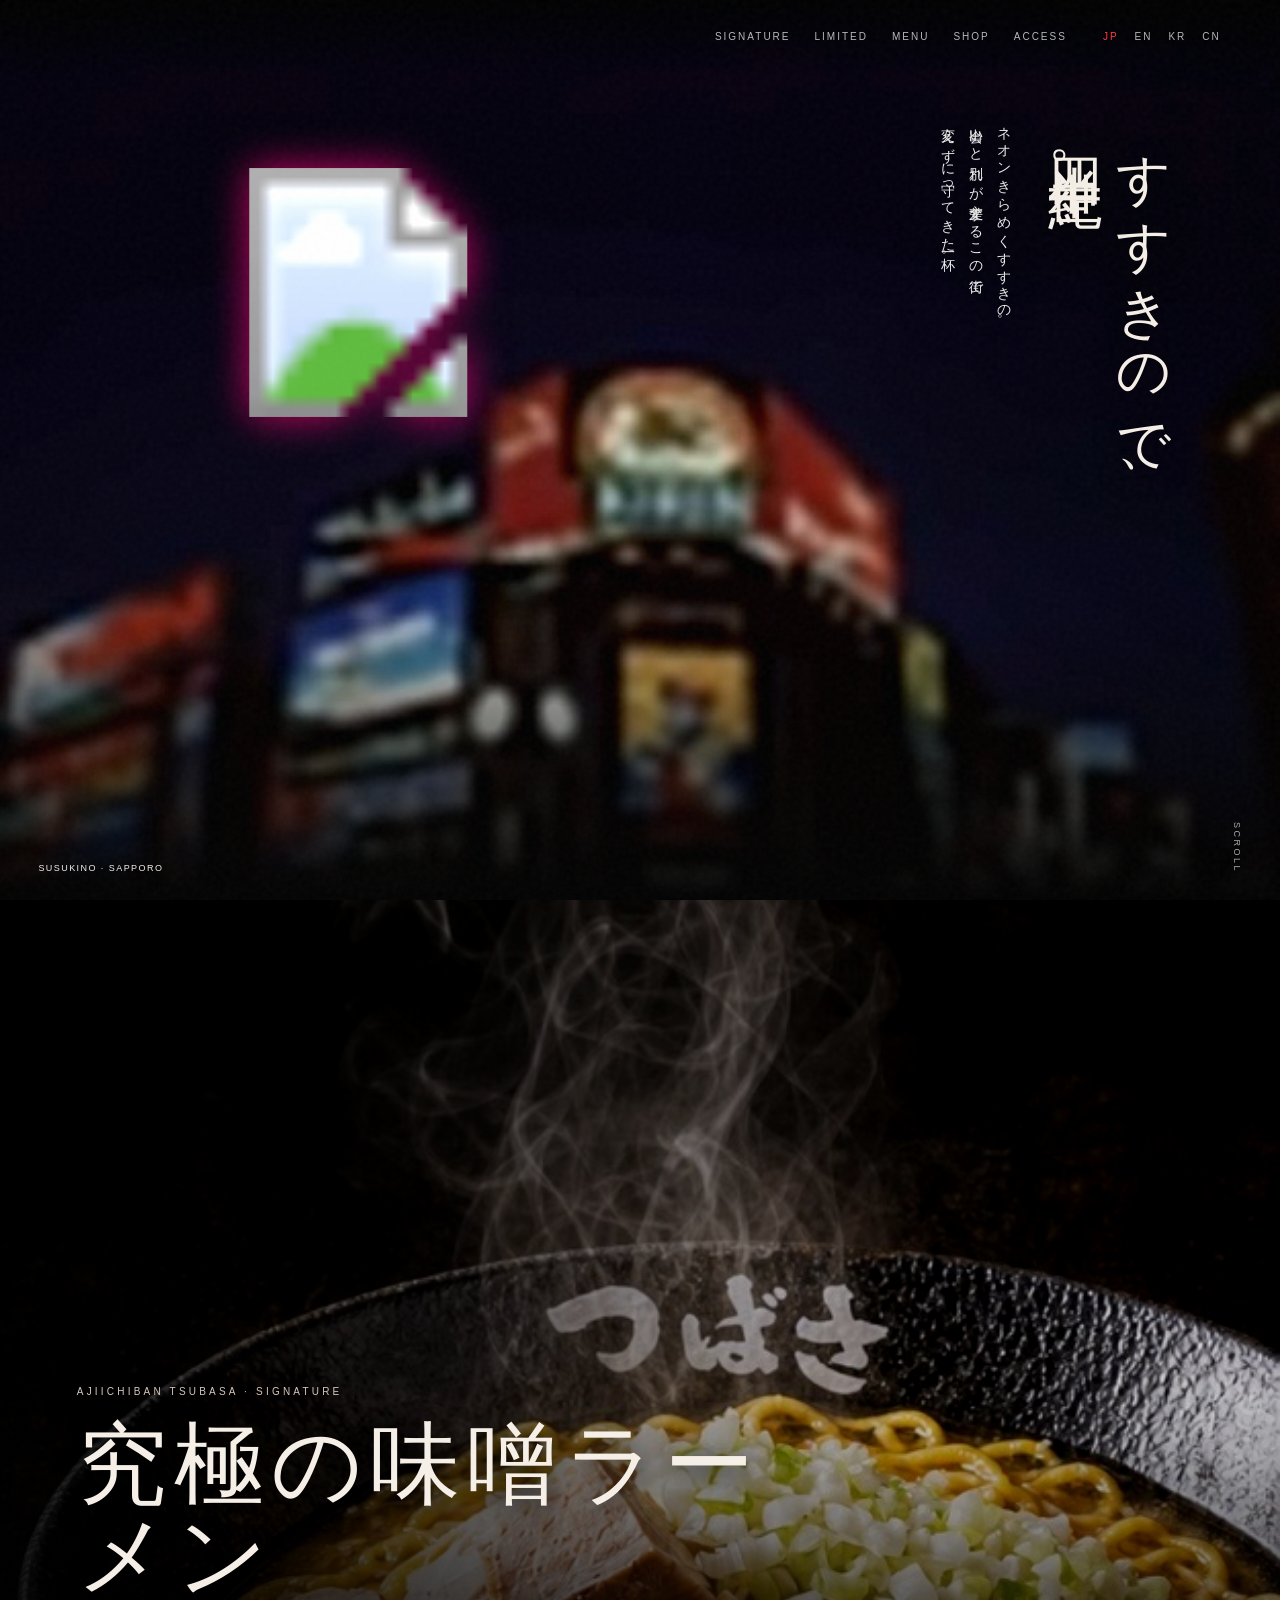
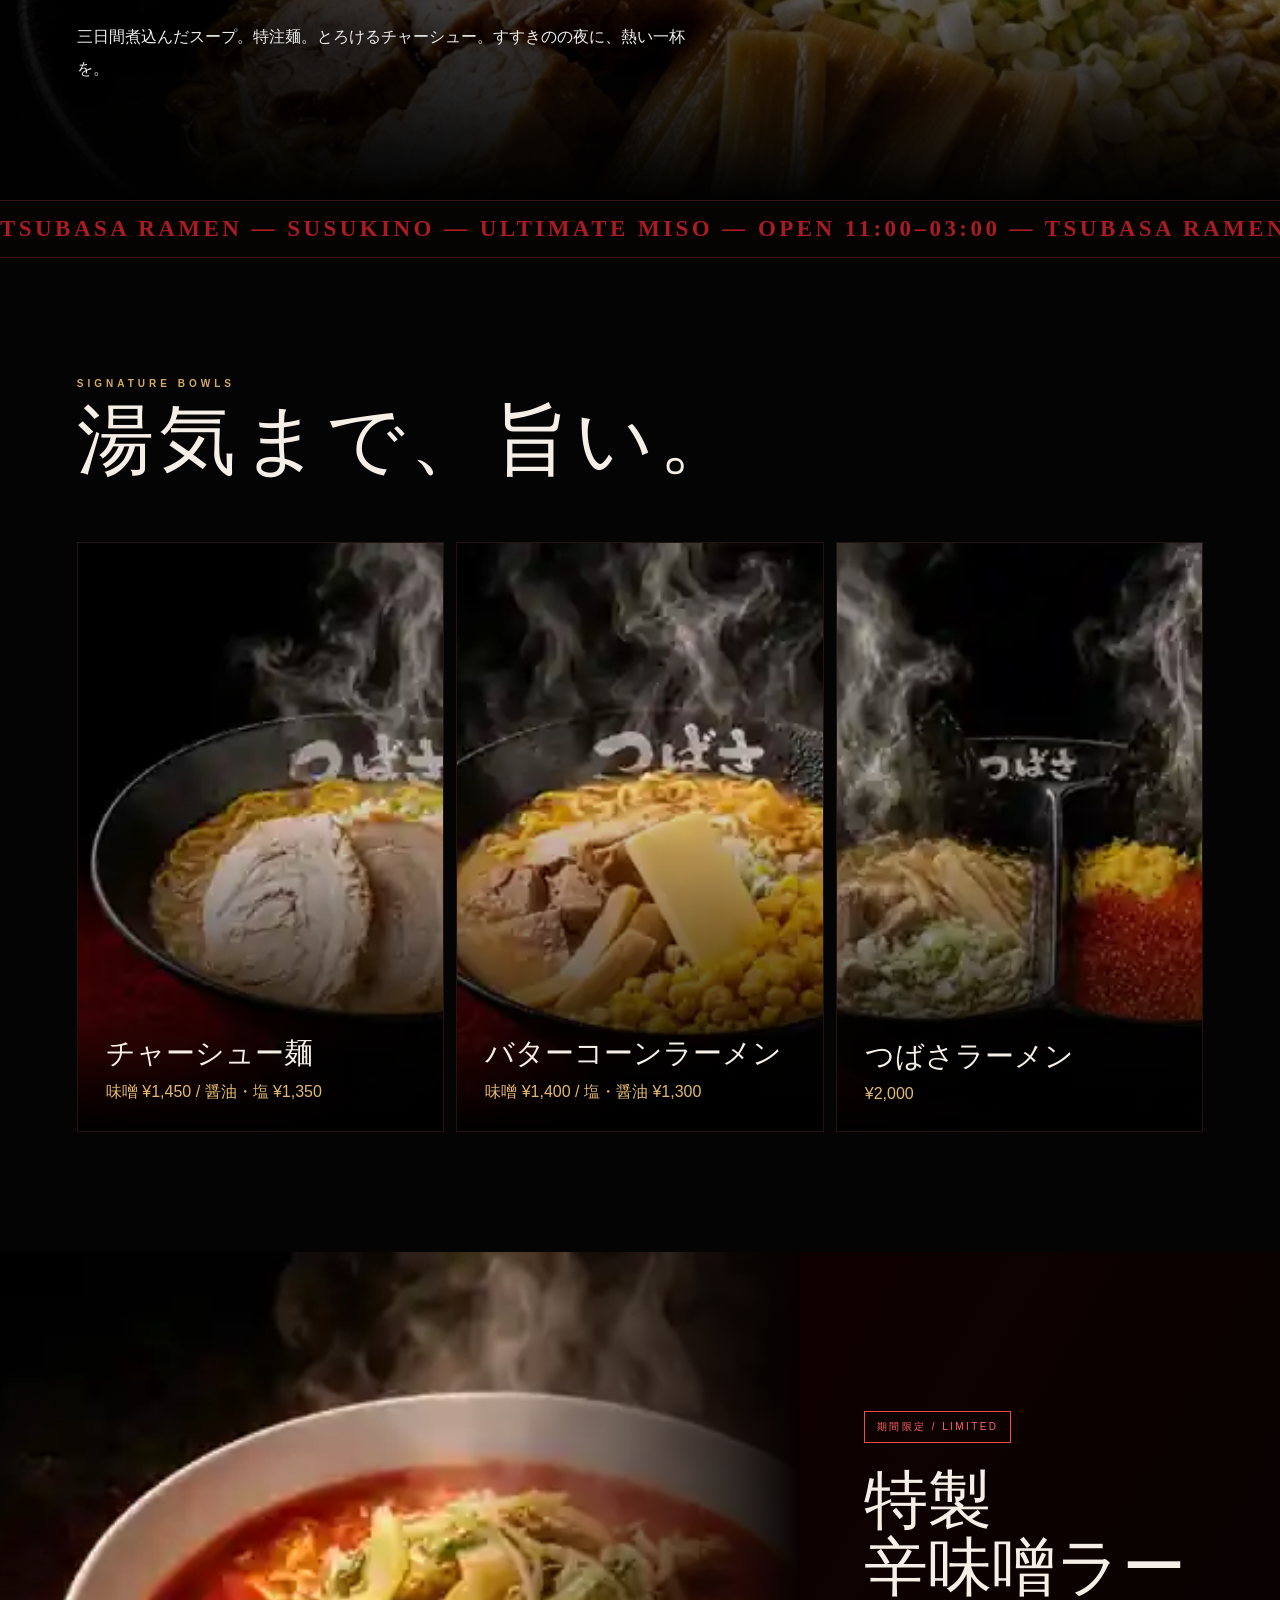
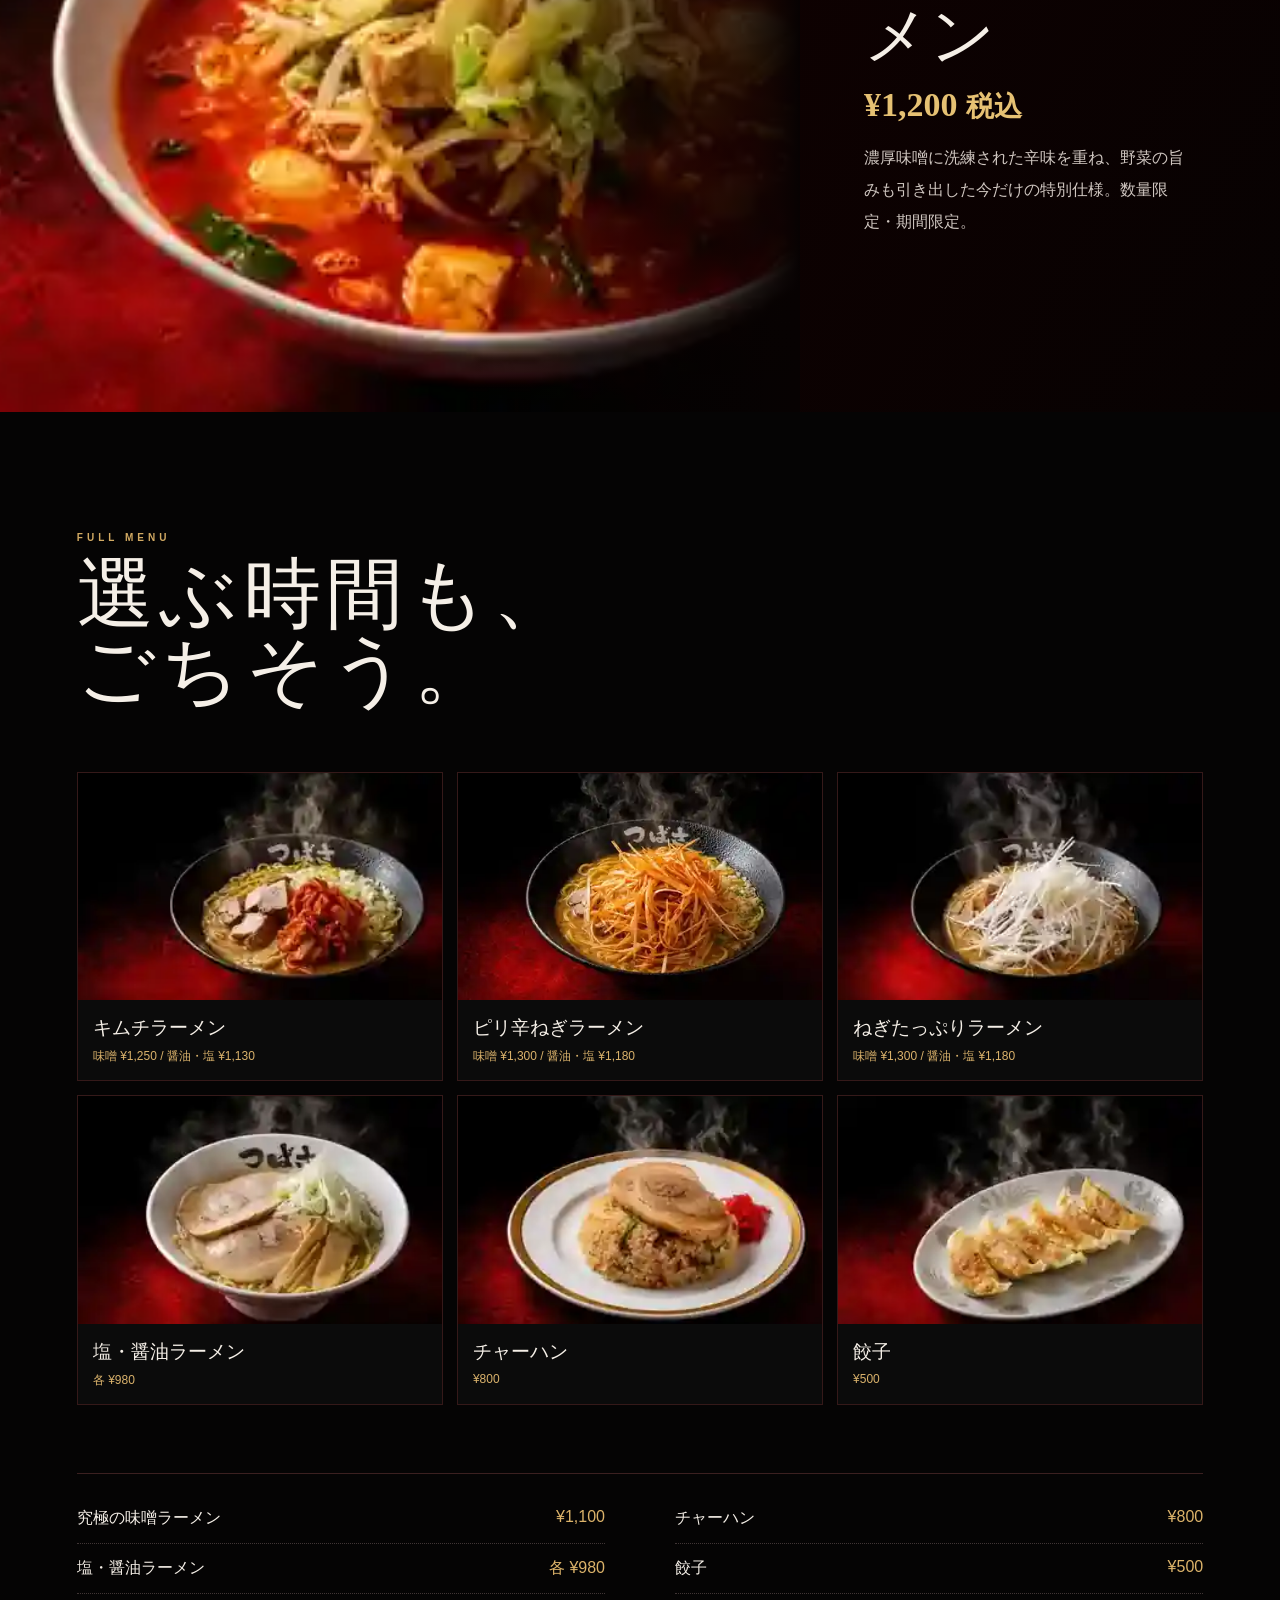
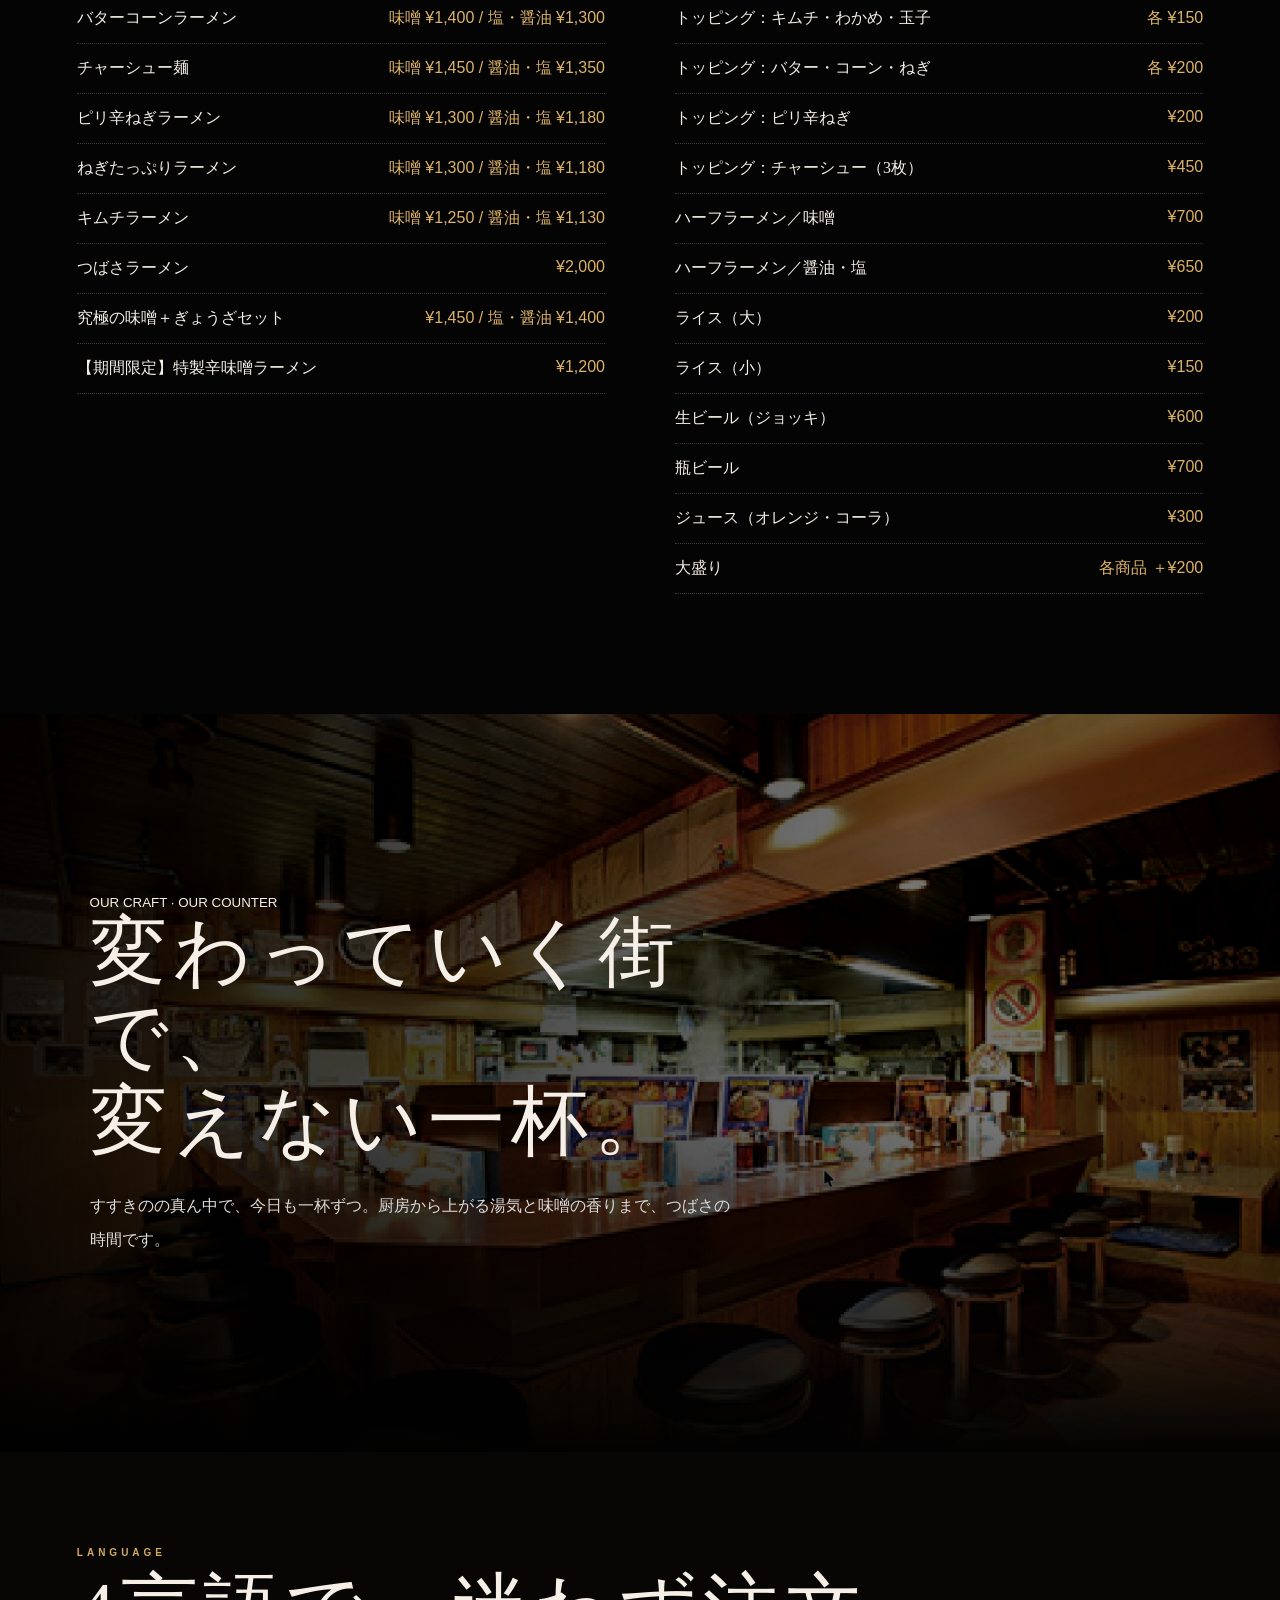
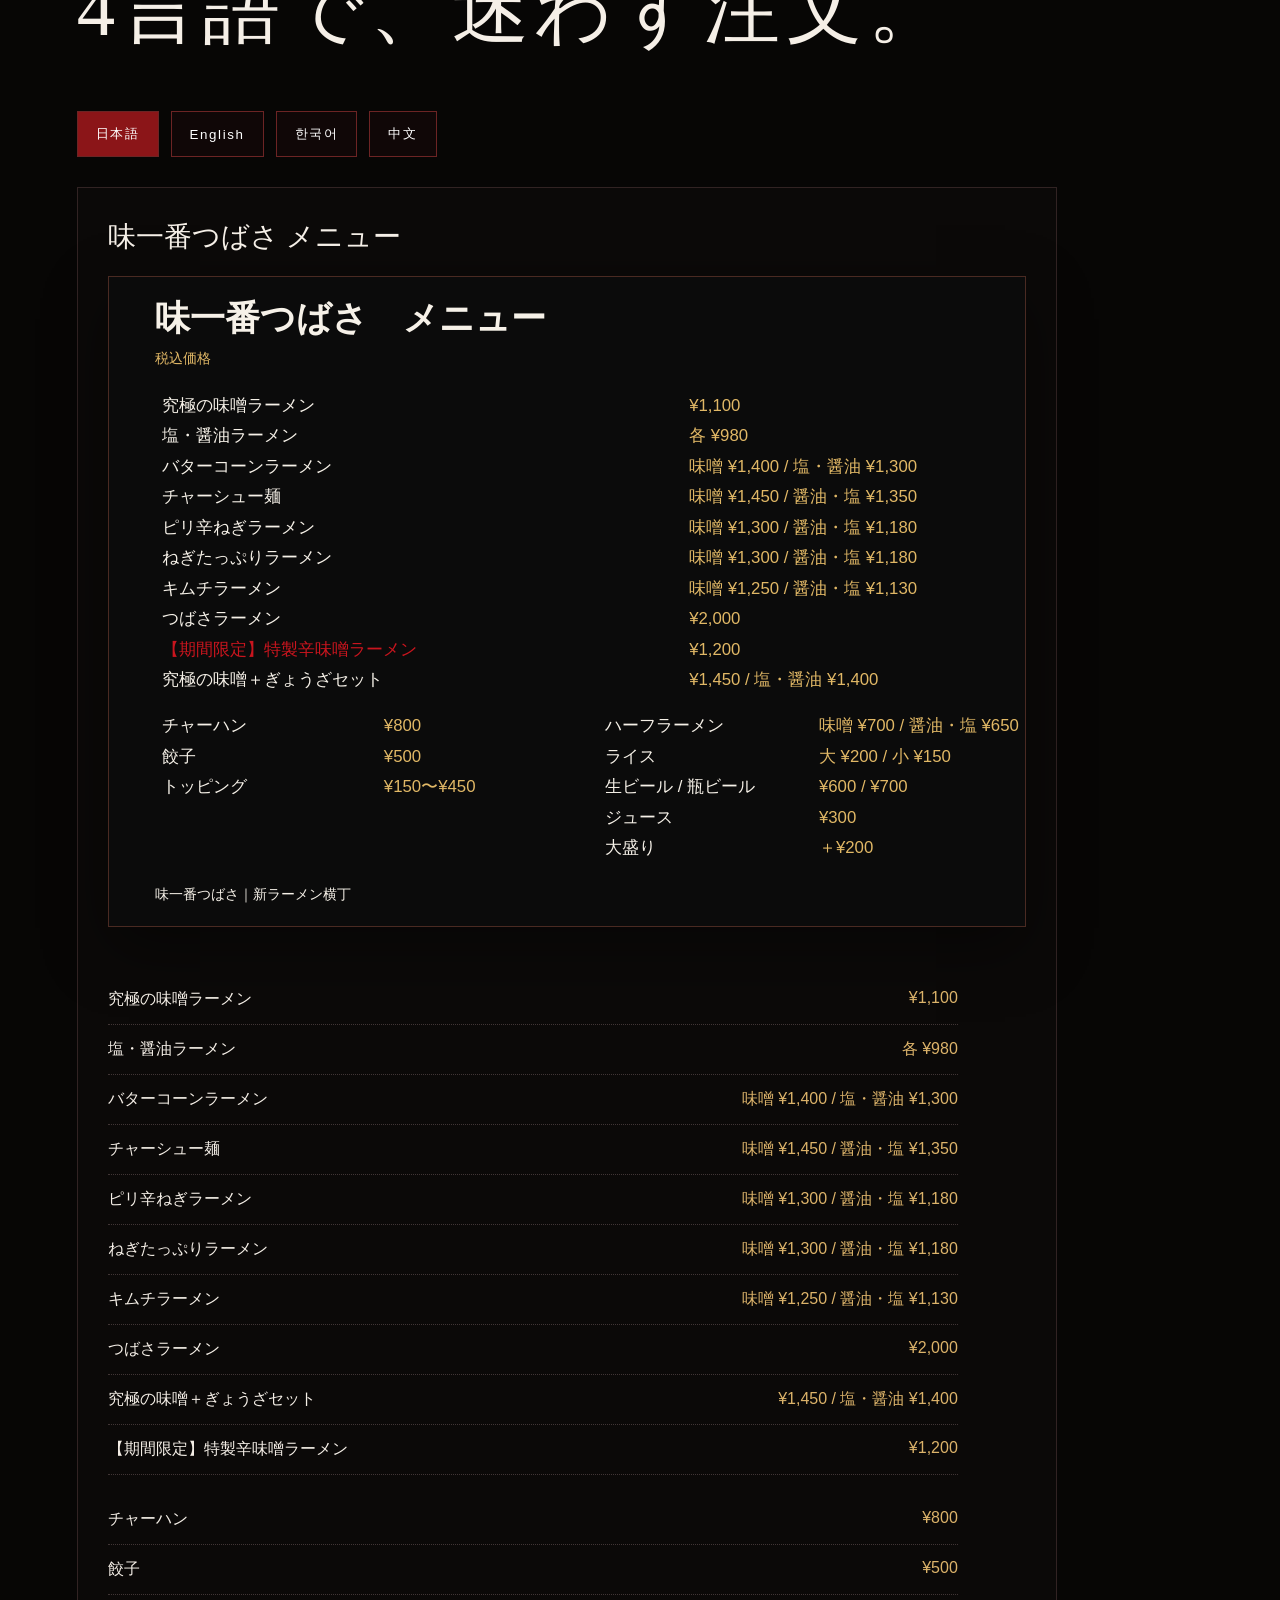
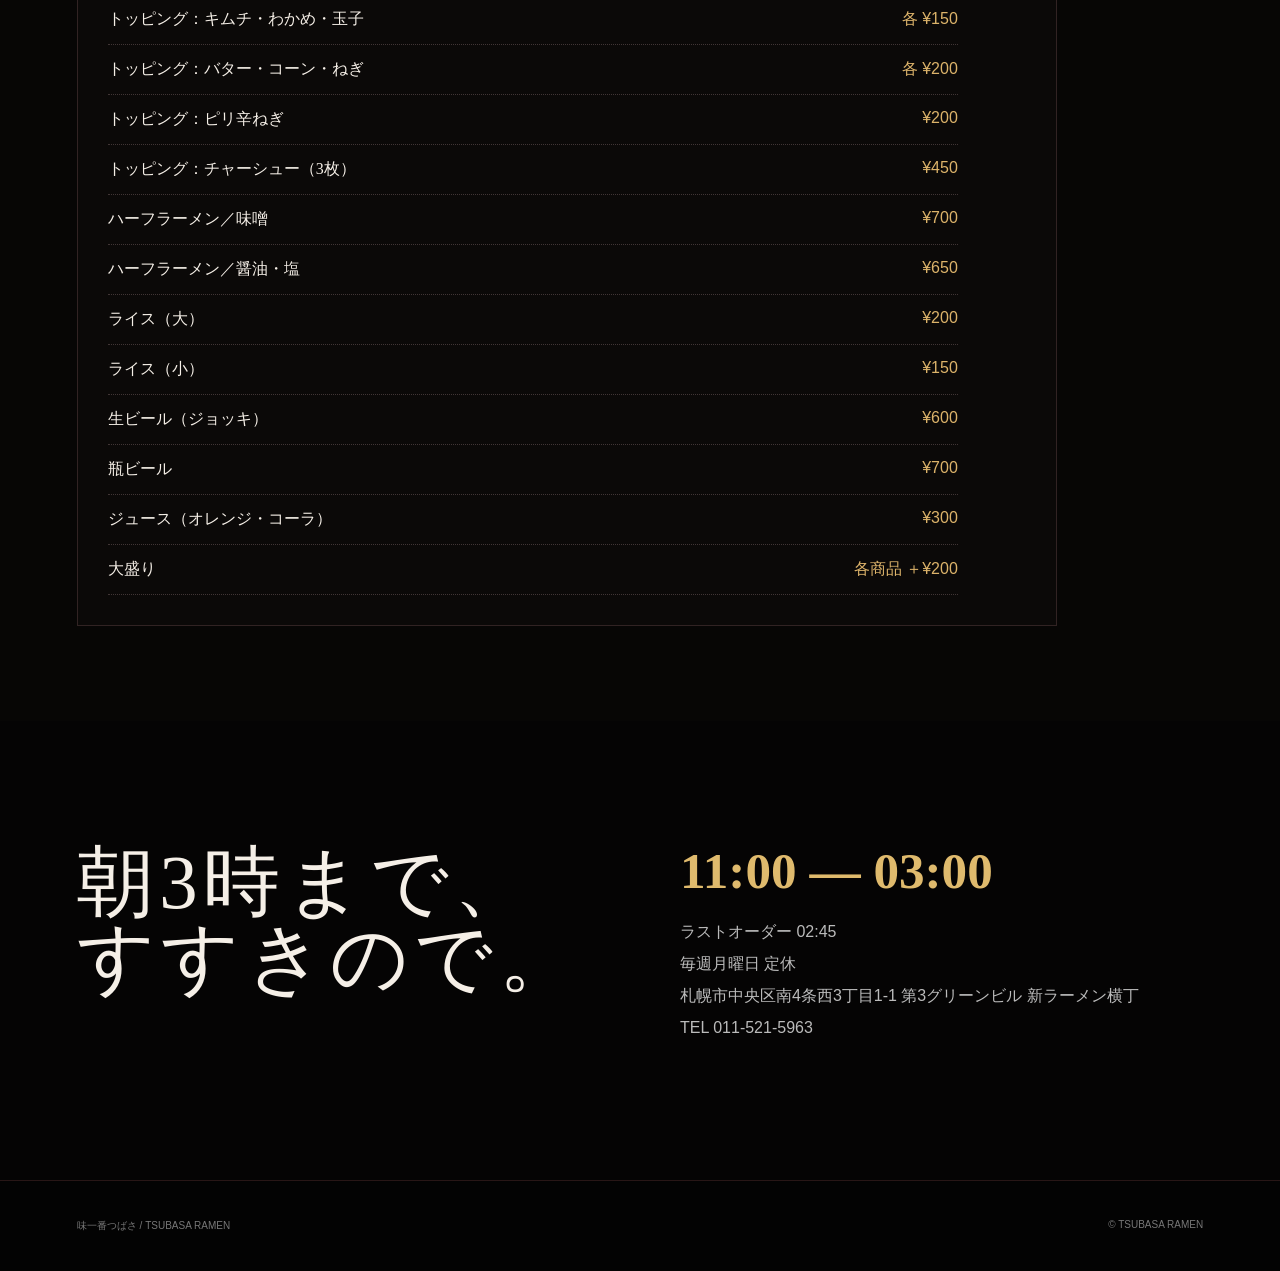
==== index.html @ f3fa6b9f "Use only local official-site image assets" ====
<!doctype html><html lang="ja"><head><meta charset="utf-8"><meta name="viewport" content="width=device-width,initial-scale=1,viewport-fit=cover"><meta name="theme-color" content="#020202"><title>味一番つばさ｜札幌すすきの 新ラーメン横丁</title><style>:root{--r:#c9151e;--g:#d2aa63;--p:#f5efe7}*{box-sizing:border-box}html{scroll-behavior:smooth;background:#020202}body{margin:0;background:#020202;color:var(--p);font-family:-apple-system,BlinkMacSystemFont,'Hiragino Sans','Yu Gothic',sans-serif;overflow-x:hidden}#fluidBack{position:fixed;inset:0;width:100%;height:100%;z-index:0}#fluidFront{position:fixed;inset:0;width:100%;height:100%;z-index:30;pointer-events:none;mix-blend-mode:screen;opacity:.38}.grain{position:fixed;inset:0;z-index:70;pointer-events:none;opacity:.07;background-image:url("data:image/svg+xml,%3Csvg viewBox='0 0 180 180' xmlns='http://www.w3.org/2000/svg'%3E%3Cfilter id='n'%3E%3CfeTurbulence type='fractalNoise' baseFrequency='.9' numOctaves='3'/%3E%3C/filter%3E%3Crect width='100%25' height='100%25' filter='url(%23n)' opacity='.55'/%3E%3C/svg%3E")}main,footer{position:relative;z-index:2}.nav{position:fixed;z-index:60;top:0;left:0;right:0;height:72px;padding:0 4vw;display:flex;align-items:center;justify-content:flex-end;background:linear-gradient(#000d,transparent)}.nav a,.langs button{color:#fff;background:none;border:0;text-decoration:none;font-size:10px;letter-spacing:.2em;opacity:.72}.navlinks{display:flex;gap:24px;margin-right:28px}.langs{display:flex}.langs button{padding:8px;cursor:pointer}.langs .on{color:#ff3b3f;opacity:1}.scene{height:100svh;min-height:720px;position:relative;overflow:hidden;background:#000}.bg{position:absolute;inset:0;background-position:center;background-size:cover;background-repeat:no-repeat}.shade{position:absolute;inset:0;background:linear-gradient(90deg,#000c 0,#0005 45%,#0001 72%),linear-gradient(0deg,#020202 0,transparent 45%)}.origin .bg{background-image:url('assets/susukino-intersection.jpg');background-position:center 58%;filter:brightness(.82) contrast(1.08)}.vlogo{position:absolute;z-index:5;left:43%;top:4.5vh;width:min(220px,18vw);height:auto;transform:translateX(-50%);filter:drop-shadow(0 0 18px rgba(255,0,120,.75));animation:neon 2.6s ease both}.originCopy{position:absolute;z-index:5;right:7vw;top:9vh;writing-mode:vertical-rl;text-shadow:0 4px 28px #000}.originCopy h1{font:400 clamp(30px,3.7vw,56px)/1.42 'Yu Mincho',serif;letter-spacing:.12em;margin:0 0 0 22px}.originCopy p{font:400 clamp(12px,1vw,16px)/2 'Yu Mincho',serif;letter-spacing:.13em;color:#eee}.caption{position:absolute;z-index:5;left:3vw;bottom:3vh;font-size:9px;letter-spacing:.16em}.scroll{position:absolute;z-index:5;right:3vw;bottom:3vh;writing-mode:vertical-rl;font-size:9px;letter-spacing:.28em;color:#aaa}.food .bg{filter:brightness(.86) contrast(1.08) saturate(1.03)}.miso .bg{background-image:url('assets/ramen-user.jpg');background-position:center 55%}.foodCopy{position:absolute;z-index:5;left:6vw;bottom:9vh;width:min(680px,78vw);text-shadow:0 4px 28px #000}.foodCopy small{font-size:10px;letter-spacing:.32em;color:#d5c7bd}.foodCopy h2{font:400 clamp(48px,6vw,94px)/1.05 'Yu Mincho',serif;letter-spacing:.08em;margin:.22em 0}.foodCopy p{font:400 15px/2 'Yu Mincho',serif;color:#eee}.marquee{position:relative;z-index:3;overflow:hidden;white-space:nowrap;border-block:1px solid #3a1517;background:#060303;padding:15px 0;color:#a91c22;font:900 23px Georgia,serif;letter-spacing:.15em}.marquee span{display:inline-block;animation:mq 25s linear infinite}.section{padding:110px 6vw;position:relative;background:#050404}.title{font:400 clamp(44px,6vw,90px)/.98 'Yu Mincho',serif;letter-spacing:.07em;margin:0 0 55px}.title small{display:block;color:var(--g);font:700 10px sans-serif;letter-spacing:.4em;margin-bottom:14px}.triptych{display:grid;grid-template-columns:repeat(3,1fr);gap:3px}.card{position:relative;min-height:620px;overflow:hidden;background:#111}.card img{position:absolute;inset:0;width:100%;height:100%;object-fit:cover;transition:.8s}.card:hover img{transform:scale(1.035)}.card:after{content:'';position:absolute;inset:0;background:linear-gradient(0deg,#000 0,transparent 62%)}.cap{position:absolute;z-index:2;left:26px;right:20px;bottom:25px}.cap h3{font:400 27px 'Yu Mincho',serif;margin:0 0 8px}.cap span{color:#e0ba70}.limited{display:grid;grid-template-columns:1.25fr .75fr;min-height:760px;padding:0;background:linear-gradient(120deg,#170000,#070202)}.limitedPhoto{position:relative;min-height:650px}.limitedPhoto img{width:100%;height:100%;object-fit:cover}.limitedPhoto:after{content:'';position:absolute;inset:0;background:linear-gradient(90deg,transparent 58%,#070202)}.limitedCopy{padding:7vw 5vw;display:flex;flex-direction:column;justify-content:center}.badge{align-self:flex-start;border:1px solid #ef4b4b;color:#ff6761;padding:8px 12px;font-size:10px;letter-spacing:.24em}.limited h2{font:400 clamp(44px,5vw,76px)/1.06 'Yu Mincho',serif;margin:24px 0 16px}.price{font:700 34px Georgia,serif;color:#e6c173}.limited p{line-height:2;color:#cfc6c0}.grid{display:grid;grid-template-columns:repeat(3,1fr);gap:12px}.tile{border:1px solid #2e1b1b;background:#0b0b0b;overflow:hidden}.tile img{width:100%;aspect-ratio:16/10;object-fit:cover;display:block}.meta{padding:15px}.meta h3{font:400 18px 'Yu Mincho',serif;margin:0 0 7px}.yen{font-size:12px;color:#dbb36c}.textmenu{display:grid;grid-template-columns:1fr 1fr;gap:70px;margin-top:68px;border-top:1px solid #3b2020}.col{padding-top:20px}.row{display:flex;justify-content:space-between;gap:18px;padding:14px 0;border-bottom:1px dotted #403535}.row b{font:400 16px 'Yu Mincho',serif}.row span{color:#dcb36a;white-space:nowrap}.store{min-height:82vh;position:relative;overflow:hidden}.store .bg{background-image:url('assets/store-interior.jpg');filter:brightness(.5) contrast(1.08)}.storeCopy{position:absolute;z-index:5;left:7vw;top:50%;transform:translateY(-50%);width:min(650px,82vw)}.storeCopy h2{font:400 clamp(46px,6vw,86px)/1.1 'Yu Mincho',serif;margin:0 0 25px;letter-spacing:.08em}.storeCopy p{line-height:2.1;color:#ddd}.menus{padding:95px 6vw;background:#070605}.menuButtons{display:flex;gap:12px;flex-wrap:wrap}.menuButtons button{border:1px solid #6c2424;background:#100707;color:#fff;padding:13px 18px;cursor:pointer;letter-spacing:.12em}.menuButtons button.on{background:#8b1518}.menuPanel{margin-top:30px;padding:30px;border:1px solid #312323;background:#0b0908}.menuPanel h3{font:400 28px 'Yu Mincho',serif;margin:0 0 20px}.menuPanel .row{max-width:850px}.access{display:grid;grid-template-columns:1fr 1fr;gap:80px;align-items:end}.hours{font:700 clamp(34px,4vw,58px) Georgia,serif;color:#dfba6d}.access p{line-height:2;color:#bbb}footer{padding:38px 6vw;border-top:1px solid #281616;background:#030303;color:#777;font-size:10px;display:flex;justify-content:space-between}@keyframes neon{0%{opacity:0;filter:blur(25px) brightness(3) drop-shadow(0 0 50px #ff0077);transform:translateX(-50%) scale(.8)}100%{opacity:1;filter:blur(0) brightness(1.08) drop-shadow(0 0 20px rgba(255,0,120,.78));transform:translateX(-50%) scale(1)}}@keyframes mq{to{transform:translateX(-50%)}}@media(max-width:820px){.nav{height:58px;padding:0 14px}.navlinks{display:none}.scene{min-height:760px}.origin .bg{background-position:center bottom}.vlogo{left:45%;top:4vh;width:30vw;max-width:145px}.originCopy{right:4vw;top:7vh}.originCopy h1{font-size:clamp(27px,7.2vw,40px);margin-left:12px}.originCopy p{font-size:11px;line-height:1.8}.miso .bg{background-size:auto 100%;background-position:center 54%}.food .shade{background:linear-gradient(0deg,#020202 0,#0008 50%,#0001)}.foodCopy{left:7vw;bottom:7vh;width:86vw}.foodCopy h2{font-size:clamp(40px,11vw,58px)}.section{padding:80px 20px}.triptych{grid-template-columns:1fr}.card{min-height:68svh}.limited{grid-template-columns:1fr}.limitedPhoto{min-height:58svh}.limitedPhoto:after{background:linear-gradient(0deg,#070202,transparent 42%)}.limitedCopy{padding:55px 22px}.grid{grid-template-columns:1fr 1fr;gap:7px}.meta{padding:11px}.meta h3{font-size:14px}.yen{font-size:10px}.textmenu{grid-template-columns:1fr;gap:0}.storeCopy{left:8vw;width:84vw}.menus{padding:75px 20px}.menuPanel{padding:18px}.access{grid-template-columns:1fr;gap:35px}footer{display:block;line-height:2}}@media(prefers-reduced-motion:reduce){*{animation:none!important;transition:none!important}}</style></head><body><canvas id="fluidBack"></canvas><canvas id="fluidFront"></canvas><div class="grain"></div><main><header class="nav"><nav class="navlinks"><a href="#signature">SIGNATURE</a><a href="#limited">LIMITED</a><a href="#menu">MENU</a><a href="#shop">SHOP</a><a href="#access">ACCESS</a></nav><div class="langs"><button data-lang="ja" class="on">JP</button><button data-lang="en">EN</button><button data-lang="ko">KR</button><button data-lang="zh">CN</button></div></header><section class="scene origin"><div class="bg"></div><div class="shade"></div><img class="vlogo" src="assets/logo-vertical.svg" alt="味一番つばさ"><div class="originCopy"><h1 data-k="originH">すすきので、<br>四半世紀。</h1><p data-k="originP">ネオンきらめくすすきの。<br>出会いと別れが交差するこの街で、<br>変えずに守ってきた一杯。</p></div><div class="caption">SUSUKINO · SAPPORO</div><div class="scroll">SCROLL</div></section><section class="scene food miso"><div class="bg"></div><div class="shade"></div><div class="foodCopy"><small>AJIICHIBAN TSUBASA · SIGNATURE</small><h2 data-k="misoH">究極の味噌ラーメン</h2><p data-k="misoP">三日間煮込んだスープ。特注麺。とろけるチャーシュー。すすきのの夜に、熱い一杯を。</p></div></section><div class="marquee"><span>TSUBASA RAMEN — SUSUKINO — ULTIMATE MISO — OPEN 11:00–03:00 — TSUBASA RAMEN — SUSUKINO — ULTIMATE MISO — OPEN 11:00–03:00 — </span></div><section id="signature" class="section"><h2 class="title"><small>SIGNATURE BOWLS</small><span data-k="sigH">湯気まで、旨い。</span></h2><div class="triptych"><article class="card"><img src="assets/food/chashu.webp" alt="チャーシュー麺"><div class="cap"><h3 data-k="chashu">チャーシュー麺</h3><span data-k="chashuP">味噌 ¥1,450 / 醤油・塩 ¥1,350</span></div></article><article class="card"><img src="assets/food/butter.webp" alt="バターコーンラーメン"><div class="cap"><h3 data-k="butter">バターコーンラーメン</h3><span data-k="butterP">味噌 ¥1,400 / 塩・醤油 ¥1,300</span></div></article><article class="card"><img src="assets/food/hero.webp" alt="つばさラーメン"><div class="cap"><h3 data-k="tsubasa">つばさラーメン</h3><span>¥2,000</span></div></article></div></section><section id="limited" class="limited"><div class="limitedPhoto"><img src="assets/food/limited.webp" alt="特製辛味噌ラーメン"></div><div class="limitedCopy"><span class="badge" data-k="limitedBadge">期間限定 / LIMITED</span><h2 data-k="limitedH">特製<br>辛味噌ラーメン</h2><div class="price">¥1,200 <small data-k="tax">税込</small></div><p data-k="limitedP">濃厚味噌に洗練された辛味を重ね、野菜の旨みも引き出した今だけの特別仕様。数量限定・期間限定。</p></div></section><section id="menu" class="section"><h2 class="title"><small>FULL MENU</small><span data-k="menuH">選ぶ時間も、<br>ごちそう。</span></h2><div class="grid"><article class="tile"><img src="assets/food/kimchi.webp"><div class="meta"><h3 data-k="kimchi">キムチラーメン</h3><div class="yen">味噌 ¥1,250 / 醤油・塩 ¥1,130</div></div></article><article class="tile"><img src="assets/food/spicy.webp"><div class="meta"><h3 data-k="spicy">ピリ辛ねぎラーメン</h3><div class="yen">味噌 ¥1,300 / 醤油・塩 ¥1,180</div></div></article><article class="tile"><img src="assets/food/negi.webp"><div class="meta"><h3 data-k="negi">ねぎたっぷりラーメン</h3><div class="yen">味噌 ¥1,300 / 醤油・塩 ¥1,180</div></div></article><article class="tile"><img src="assets/food/shio.webp"><div class="meta"><h3 data-k="shio">塩・醤油ラーメン</h3><div class="yen">各 ¥980</div></div></article><article class="tile"><img src="assets/food/fried.webp"><div class="meta"><h3 data-k="fried">チャーハン</h3><div class="yen">¥800</div></div></article><article class="tile"><img src="assets/food/gyoza.webp"><div class="meta"><h3 data-k="gyoza">餃子</h3><div class="yen">¥500</div></div></article></div><div class="textmenu"><div class="col"><div class="row"><b data-k="miso">究極の味噌ラーメン</b><span>¥1,100</span></div><div class="row"><b data-k="shio">塩・醤油ラーメン</b><span>各 ¥980</span></div><div class="row"><b data-k="negi">ねぎたっぷりラーメン</b><span>味噌 ¥1,300</span></div><div class="row"><b data-k="kimchi">キムチラーメン</b><span>味噌 ¥1,250</span></div></div><div class="col"><div class="row"><b data-k="chashu">チャーシュー麺</b><span>味噌 ¥1,450</span></div><div class="row"><b data-k="butter">バターコーンラーメン</b><span>味噌 ¥1,400</span></div><div class="row"><b data-k="fried">チャーハン</b><span>¥800</span></div><div class="row"><b data-k="gyoza">餃子</b><span>¥500</span></div></div></div></section><section id="shop" class="store"><div class="bg"></div><div class="shade"></div><div class="storeCopy"><small>OUR CRAFT · OUR COUNTER</small><h2 data-k="shopH">変わっていく街で、<br>変えない一杯。</h2><p data-k="shopP">すすきのの真ん中で、今日も一杯ずつ。厨房から上がる湯気と味噌の香りまで、つばさの時間です。</p></div></section><section class="menus"><h2 class="title"><small>LANGUAGE</small><span data-k="langH">4言語で、迷わず注文。</span></h2><div class="menuButtons"><button data-lang="ja" class="on">日本語</button><button data-lang="en">English</button><button data-lang="ko">한국어</button><button data-lang="zh">中文</button></div><div class="menuPanel"><h3 data-k="panelH">味一番つばさ メニュー</h3><div class="row"><b data-k="miso">究極の味噌ラーメン</b><span>¥1,100</span></div><div class="row"><b data-k="butter">バターコーンラーメン</b><span>¥1,400</span></div><div class="row"><b data-k="chashu">チャーシュー麺</b><span>¥1,450</span></div><div class="row"><b data-k="tsubasa">つばさラーメン</b><span>¥2,000</span></div><div class="row"><b data-k="fried">チャーハン</b><span>¥800</span></div><div class="row"><b data-k="gyoza">餃子</b><span>¥500</span></div></div></section><section id="access" class="section"><div class="access"><h2 class="title" data-k="accessH">朝3時まで、<br>すすきので。</h2><div><div class="hours">11:00 — 03:00</div><p data-k="accessP">ラストオーダー 02:45<br>毎週月曜日 定休<br>札幌市中央区南4条西3丁目1-1 第3グリーンビル 新ラーメン横丁<br>TEL 011-521-5963</p></div></div></section></main><footer><div>味一番つばさ / TSUBASA RAMEN</div><div>© TSUBASA RAMEN</div></footer><script src="fluid.js"></script><script>const D={ja:{originH:'すすきので、<br>四半世紀。',originP:'ネオンきらめくすすきの。<br>出会いと別れが交差するこの街で、<br>変えずに守ってきた一杯。',misoH:'究極の味噌ラーメン',misoP:'三日間煮込んだスープ。特注麺。とろけるチャーシュー。すすきのの夜に、熱い一杯を。',sigH:'湯気まで、旨い。',limitedBadge:'期間限定 / LIMITED',limitedH:'特製<br>辛味噌ラーメン',tax:'税込',limitedP:'濃厚味噌に洗練された辛味を重ね、野菜の旨みも引き出した今だけの特別仕様。数量限定・期間限定。',menuH:'選ぶ時間も、<br>ごちそう。',chashu:'チャーシュー麺',chashuP:'味噌 ¥1,450 / 醤油・塩 ¥1,350',butter:'バターコーンラーメン',butterP:'味噌 ¥1,400 / 塩・醤油 ¥1,300',tsubasa:'つばさラーメン',kimchi:'キムチラーメン',spicy:'ピリ辛ねぎラーメン',negi:'ねぎたっぷりラーメン',shio:'塩・醤油ラーメン',fried:'チャーハン',gyoza:'餃子',miso:'究極の味噌ラーメン',shopH:'変わっていく街で、<br>変えない一杯。',shopP:'すすきのの真ん中で、今日も一杯ずつ。厨房から上がる湯気と味噌の香りまで、つばさの時間です。',langH:'4言語で、迷わず注文。',panelH:'味一番つばさ メニュー',accessH:'朝3時まで、<br>すすきので。',accessP:'ラストオーダー 02:45<br>毎週月曜日 定休<br>札幌市中央区南4条西3丁目1-1 第3グリーンビル 新ラーメン横丁<br>TEL 011-521-5963'},en:{originH:'In Susukino,<br>for a quarter century.',originP:'In a district of neon and encounters,<br>one bowl has stayed true.',misoH:'Ultimate Miso Ramen',misoP:'Broth simmered for three days. Custom noodles. Tender chashu. A hot bowl for the nights of Sapporo.',sigH:'You can taste the steam.',limitedBadge:'LIMITED TIME',limitedH:'Special<br>Spicy Miso Ramen',tax:'tax incl.',limitedP:'Rich miso layered with refined heat and vegetable umami. Limited time and limited quantity.',menuH:'Choosing is part<br>of the feast.',chashu:'Chashu Ramen',chashuP:'Miso ¥1,450 / Soy・Salt ¥1,350',butter:'Butter Corn Ramen',butterP:'Miso ¥1,400 / Salt・Soy ¥1,300',tsubasa:'Tsubasa Ramen',kimchi:'Kimchi Ramen',spicy:'Spicy Green Onion Ramen',negi:'Green Onion Ramen',shio:'Salt / Soy Sauce Ramen',fried:'Fried Rice',gyoza:'Gyoza',miso:'Ultimate Miso Ramen',shopH:'A changing city.<br>An unchanged bowl.',shopP:'One bowl at a time in the heart of Susukino. Steam and miso aroma rise from behind the counter.',langH:'Order easily in 4 languages.',panelH:'Tsubasa Menu',accessH:'In Susukino,<br>until 3 AM.',accessP:'Last order 2:45 AM<br>Closed Mondays<br>Shin Ramen Yokocho, 3rd Green Bldg., Minami 4-jo Nishi 3-chome 1-1, Chuo-ku, Sapporo<br>TEL 011-521-5963'},ko:{originH:'스스키노에서,<br>사반세기.',originP:'네온이 빛나는 스스키노에서<br>변함없이 지켜온 한 그릇.',misoH:'궁극의 미소 라멘',misoP:'3일간 끓인 스프, 특주 면, 부드러운 차슈. 삿포로의 밤을 위한 뜨거운 한 그릇.',sigH:'김까지 맛있다.',limitedBadge:'기간 한정 / LIMITED',limitedH:'특제<br>매운 미소 라멘',tax:'세금 포함',limitedP:'진한 미소에 세련된 매운맛과 채소의 감칠맛을 더한 특별한 한 그릇. 수량・기간 한정.',menuH:'고르는 시간도,<br>맛의 일부.',chashu:'차슈 라멘',chashuP:'미소 1,450엔 / 간장・소금 1,350엔',butter:'버터 콘 라멘',butterP:'미소 1,400엔 / 소금・간장 1,300엔',tsubasa:'츠바사 라멘',kimchi:'김치 라멘',spicy:'매운 파 라멘',negi:'파 듬뿍 라멘',shio:'소금 / 간장 라멘',fried:'볶음밥',gyoza:'교자',miso:'궁극의 미소 라멘',shopH:'변하는 거리에서,<br>변하지 않는 한 그릇.',shopP:'스스키노 한가운데에서 오늘도 한 그릇씩. 카운터 너머로 김과 미소 향이 올라옵니다.',langH:'4개 언어로 편하게 주문.',panelH:'츠바사 메뉴',accessH:'스스키노에서,<br>새벽 3시까지.',accessP:'라스트 오더 02:45<br>매주 월요일 휴무<br>삿포로시 주오구 미나미4조 니시3초메 1-1 제3그린빌딩 신라멘요코초<br>TEL 011-521-5963'},zh:{originH:'在薄野，<br>四分之一个世纪。',originP:'霓虹闪耀的薄野，<br>有一碗味道始终坚持不变。',misoH:'究极味噌拉面',misoP:'熬煮三天的汤底、特制面条、柔嫩叉烧。为札幌的夜晚奉上一碗热腾腾的拉面。',sigH:'连热气都诱人。',limitedBadge:'期间限定 / LIMITED',limitedH:'特制<br>辣味噌拉面',tax:'含税',limitedP:'浓郁味噌融合细腻辣味与蔬菜鲜味。限定期间、限定数量供应。',menuH:'挑选的时间，<br>也是美味的一部分。',chashu:'叉烧拉面',chashuP:'味噌 1,450日元 / 酱油・盐味 1,350日元',butter:'黄油玉米拉面',butterP:'味噌 1,400日元 / 盐味・酱油 1,300日元',tsubasa:'翼拉面',kimchi:'泡菜拉面',spicy:'香辣葱丝拉面',negi:'葱量十足拉面',shio:'盐味 / 酱油拉面',fried:'炒饭',gyoza:'饺子',miso:'究极味噌拉面',shopH:'变化的街道，<br>不变的一碗。',shopP:'在薄野中心，每天一碗一碗地做好。吧台另一侧升起热气与味噌香气。',langH:'4种语言，轻松点餐。',panelH:'翼拉面 菜单',accessH:'在薄野，<br>营业至凌晨3点。',accessP:'最后点餐 02:45<br>每周一休息<br>札幌市中央区南4条西3丁目1-1 第3绿色大楼 新拉面横丁<br>TEL 011-521-5963'}};function setLang(l){const d=D[l];document.documentElement.lang=l;document.querySelectorAll('[data-k]').forEach(e=>{if(d[e.dataset.k]!=null)e.innerHTML=d[e.dataset.k]});document.querySelectorAll('[data-lang]').forEach(b=>b.classList.toggle('on',b.dataset.lang===l))}document.querySelectorAll('[data-lang]').forEach(b=>b.onclick=()=>setLang(b.dataset.lang));</script></body></html>
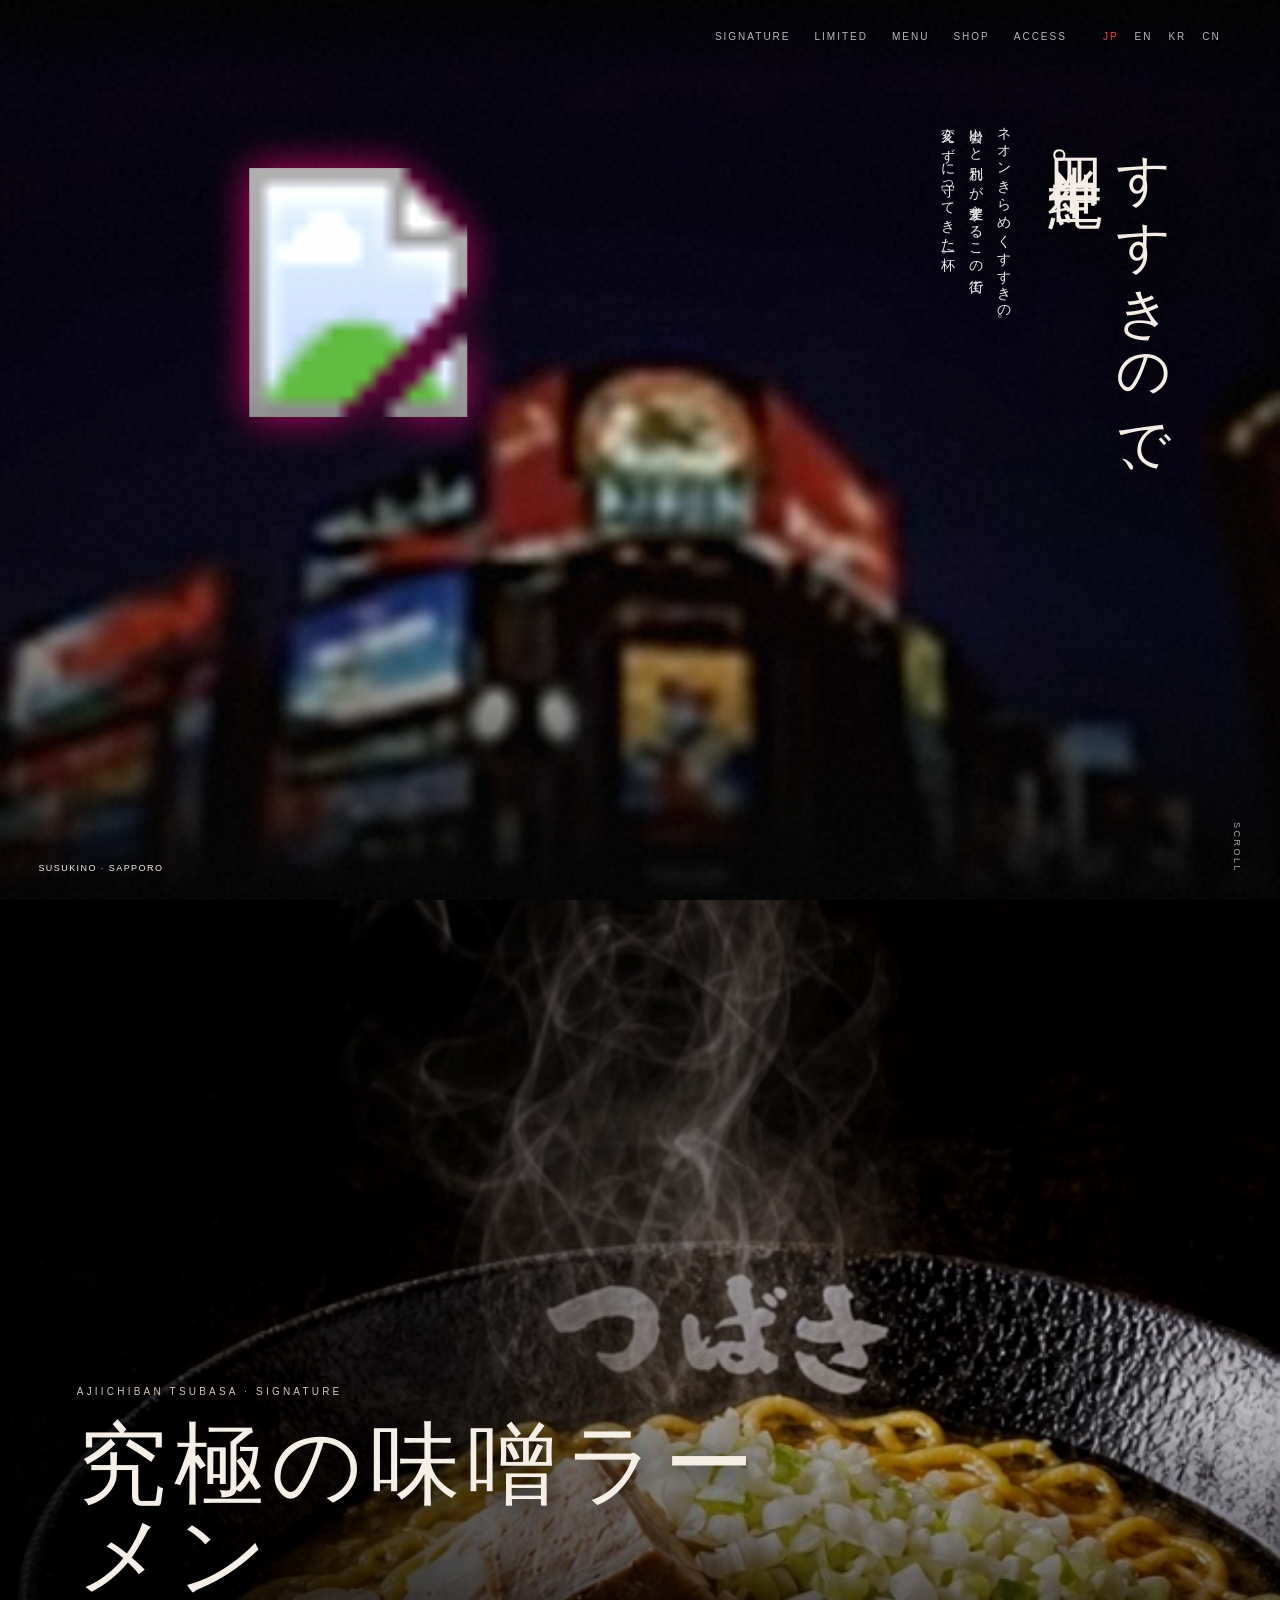
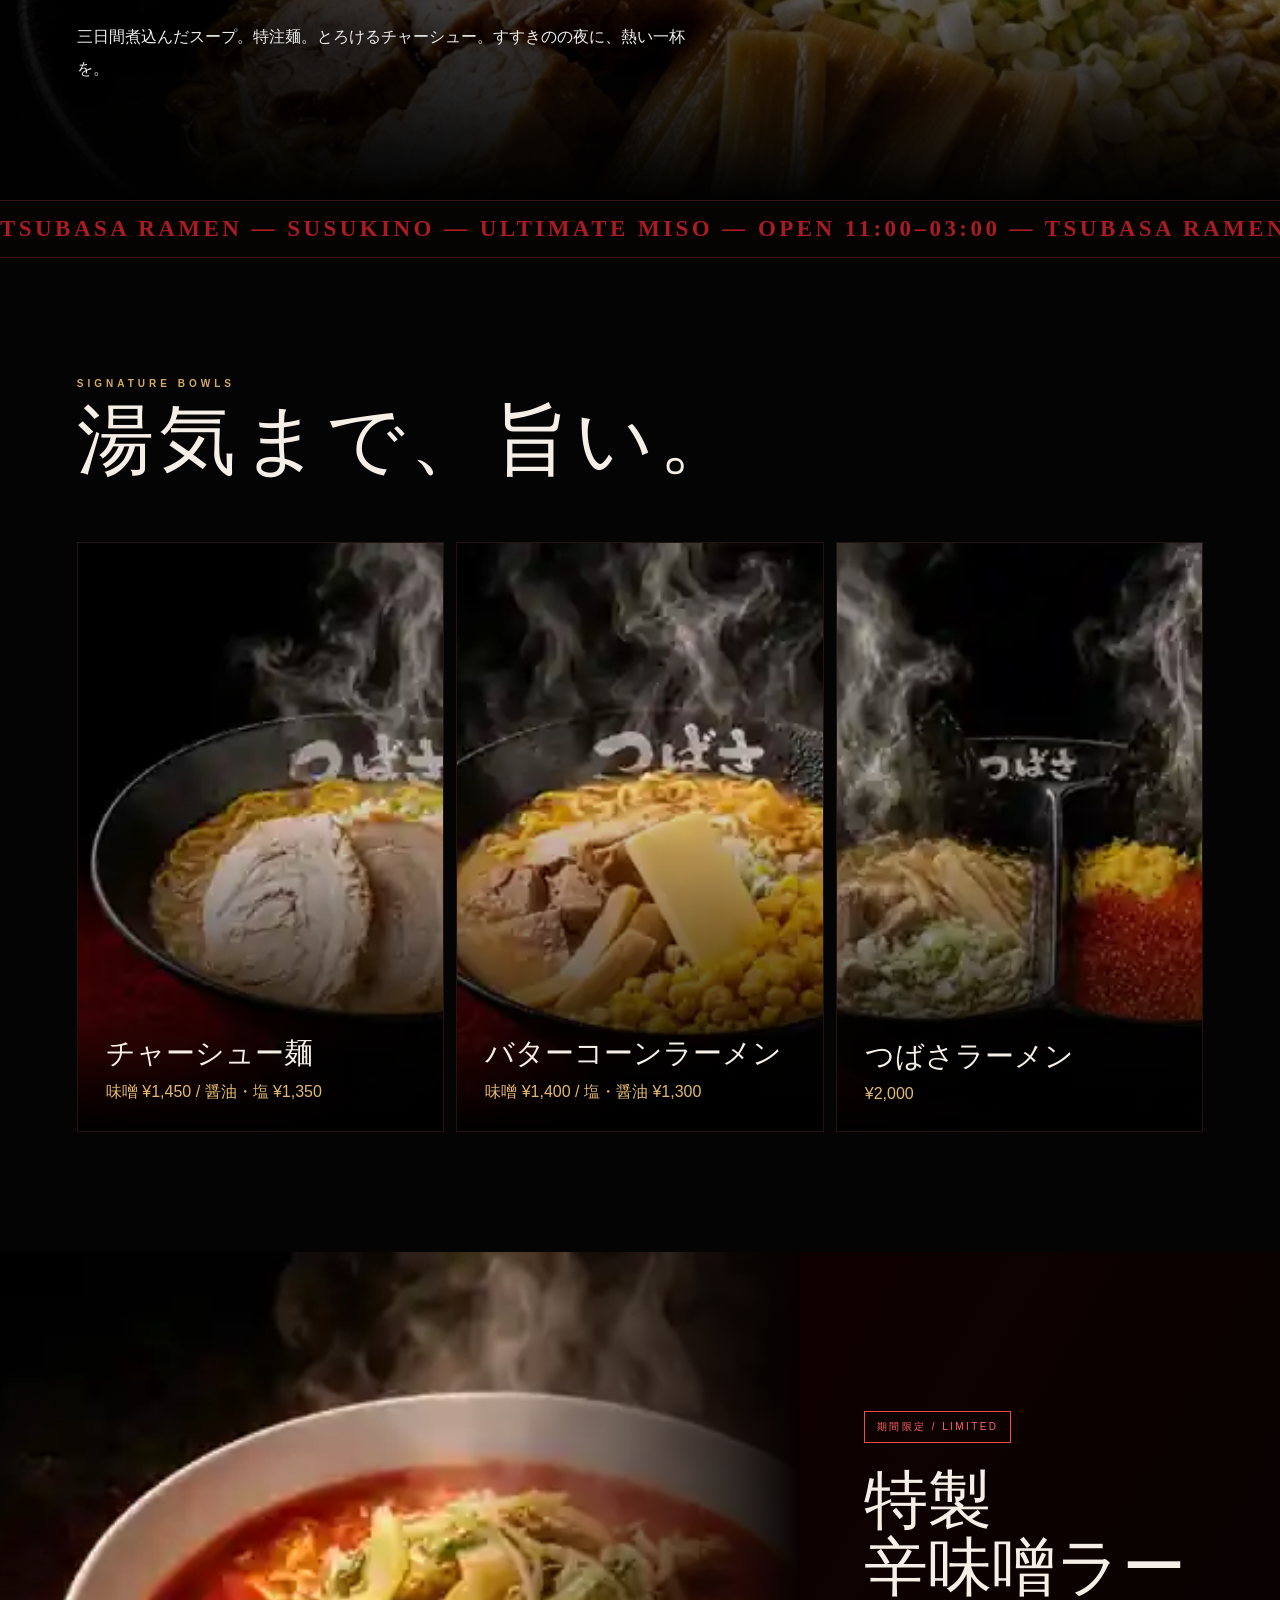
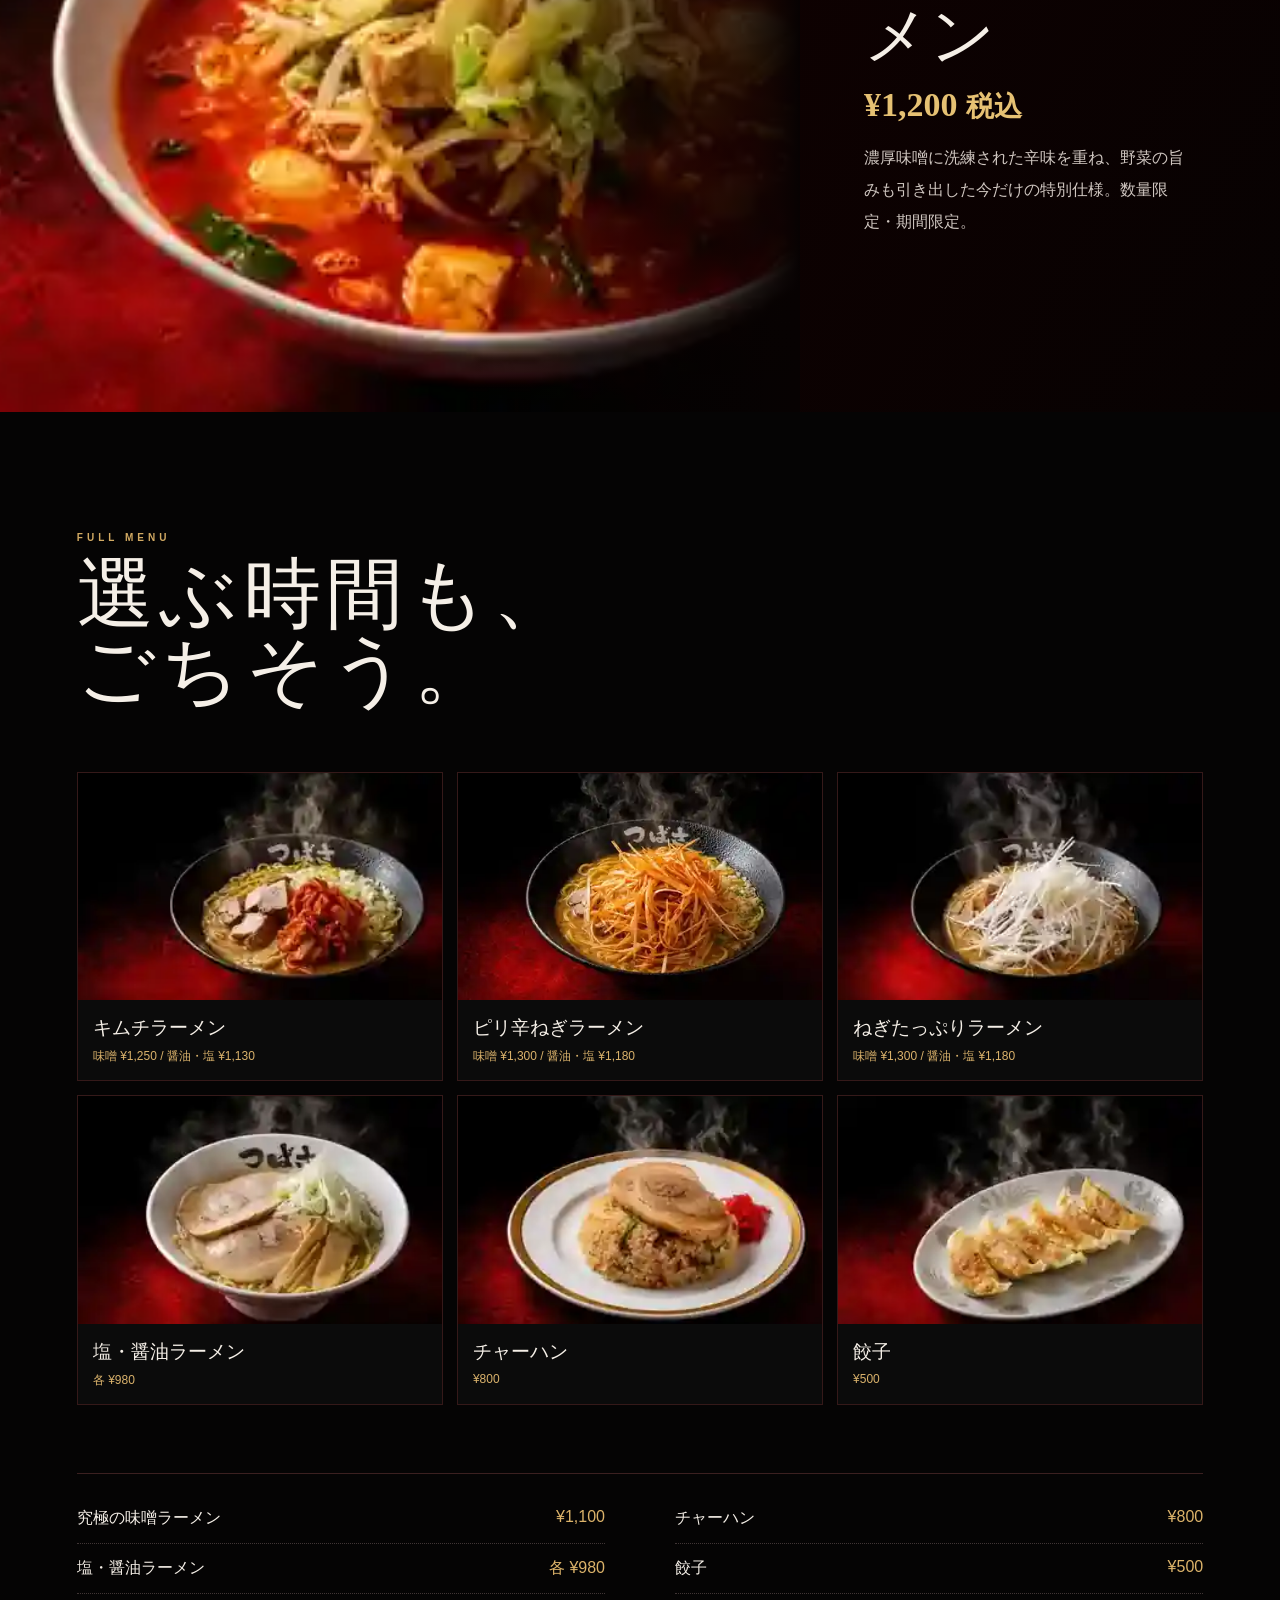
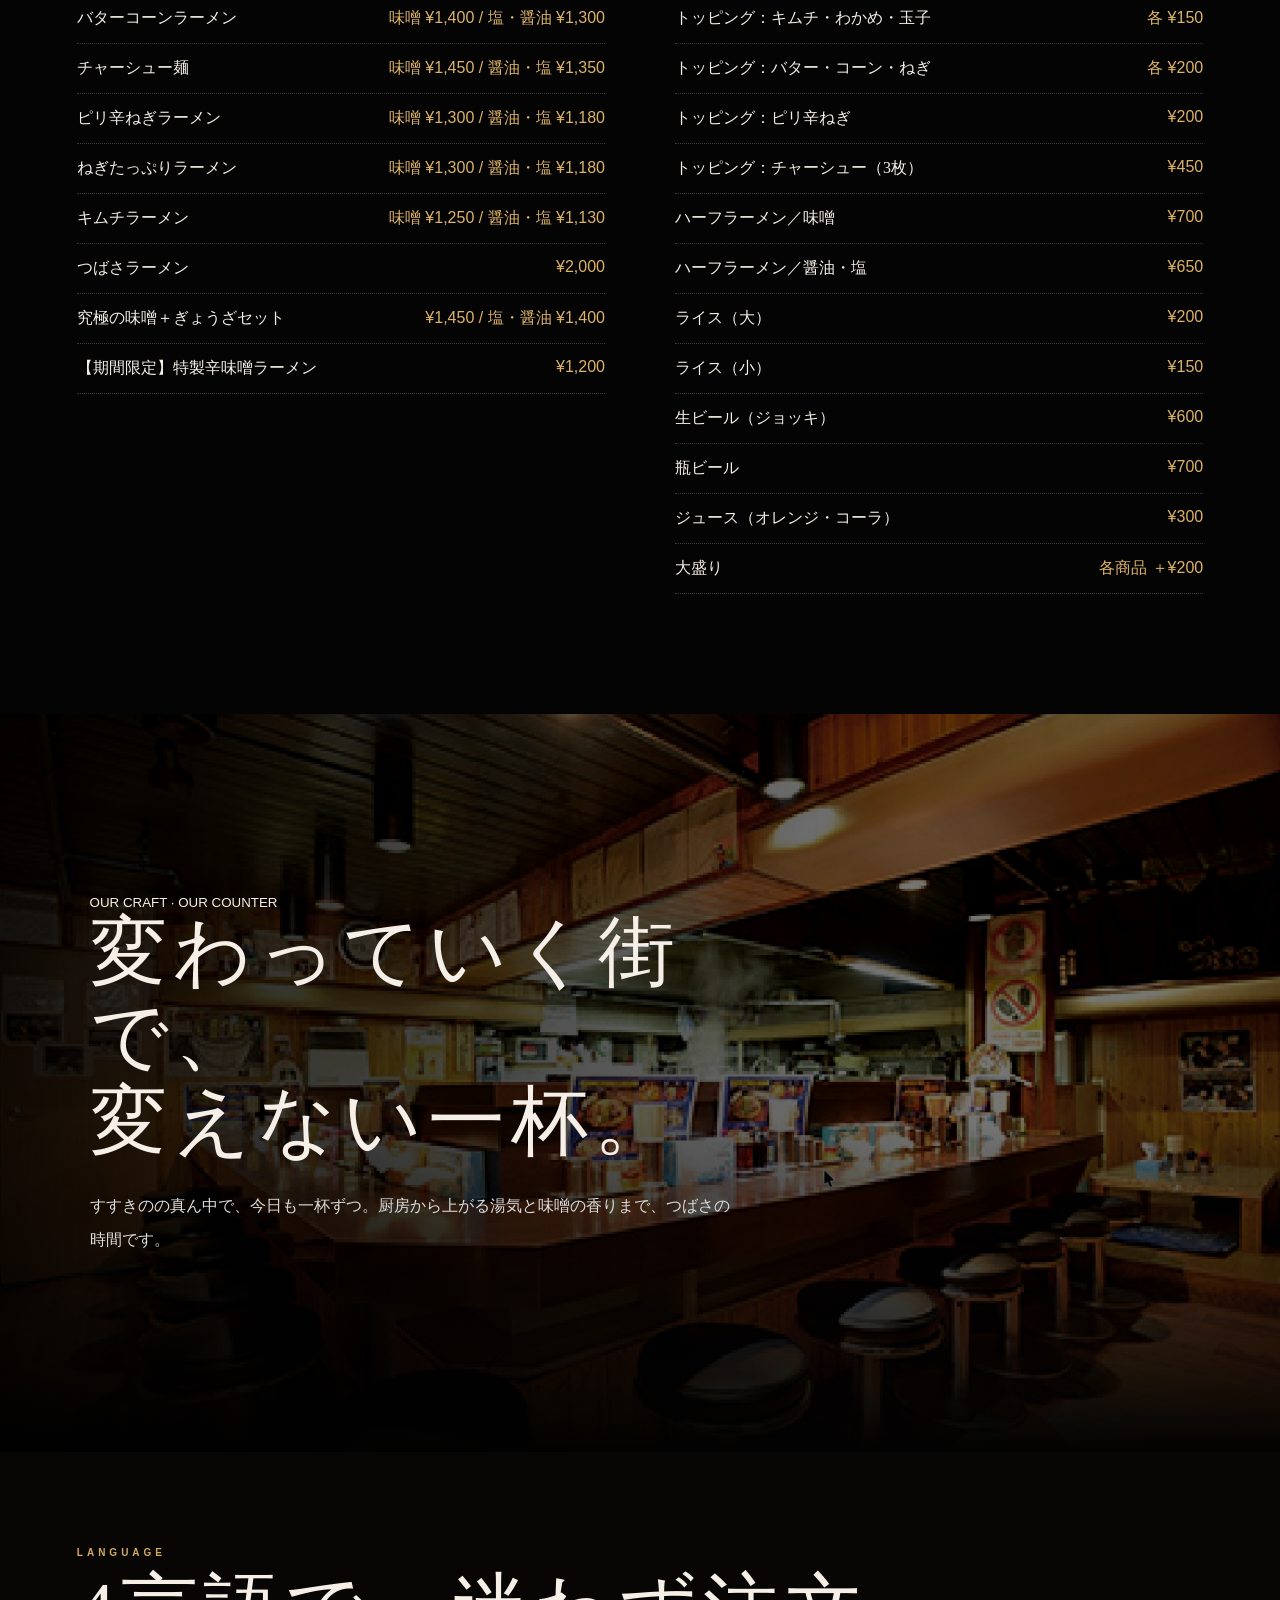
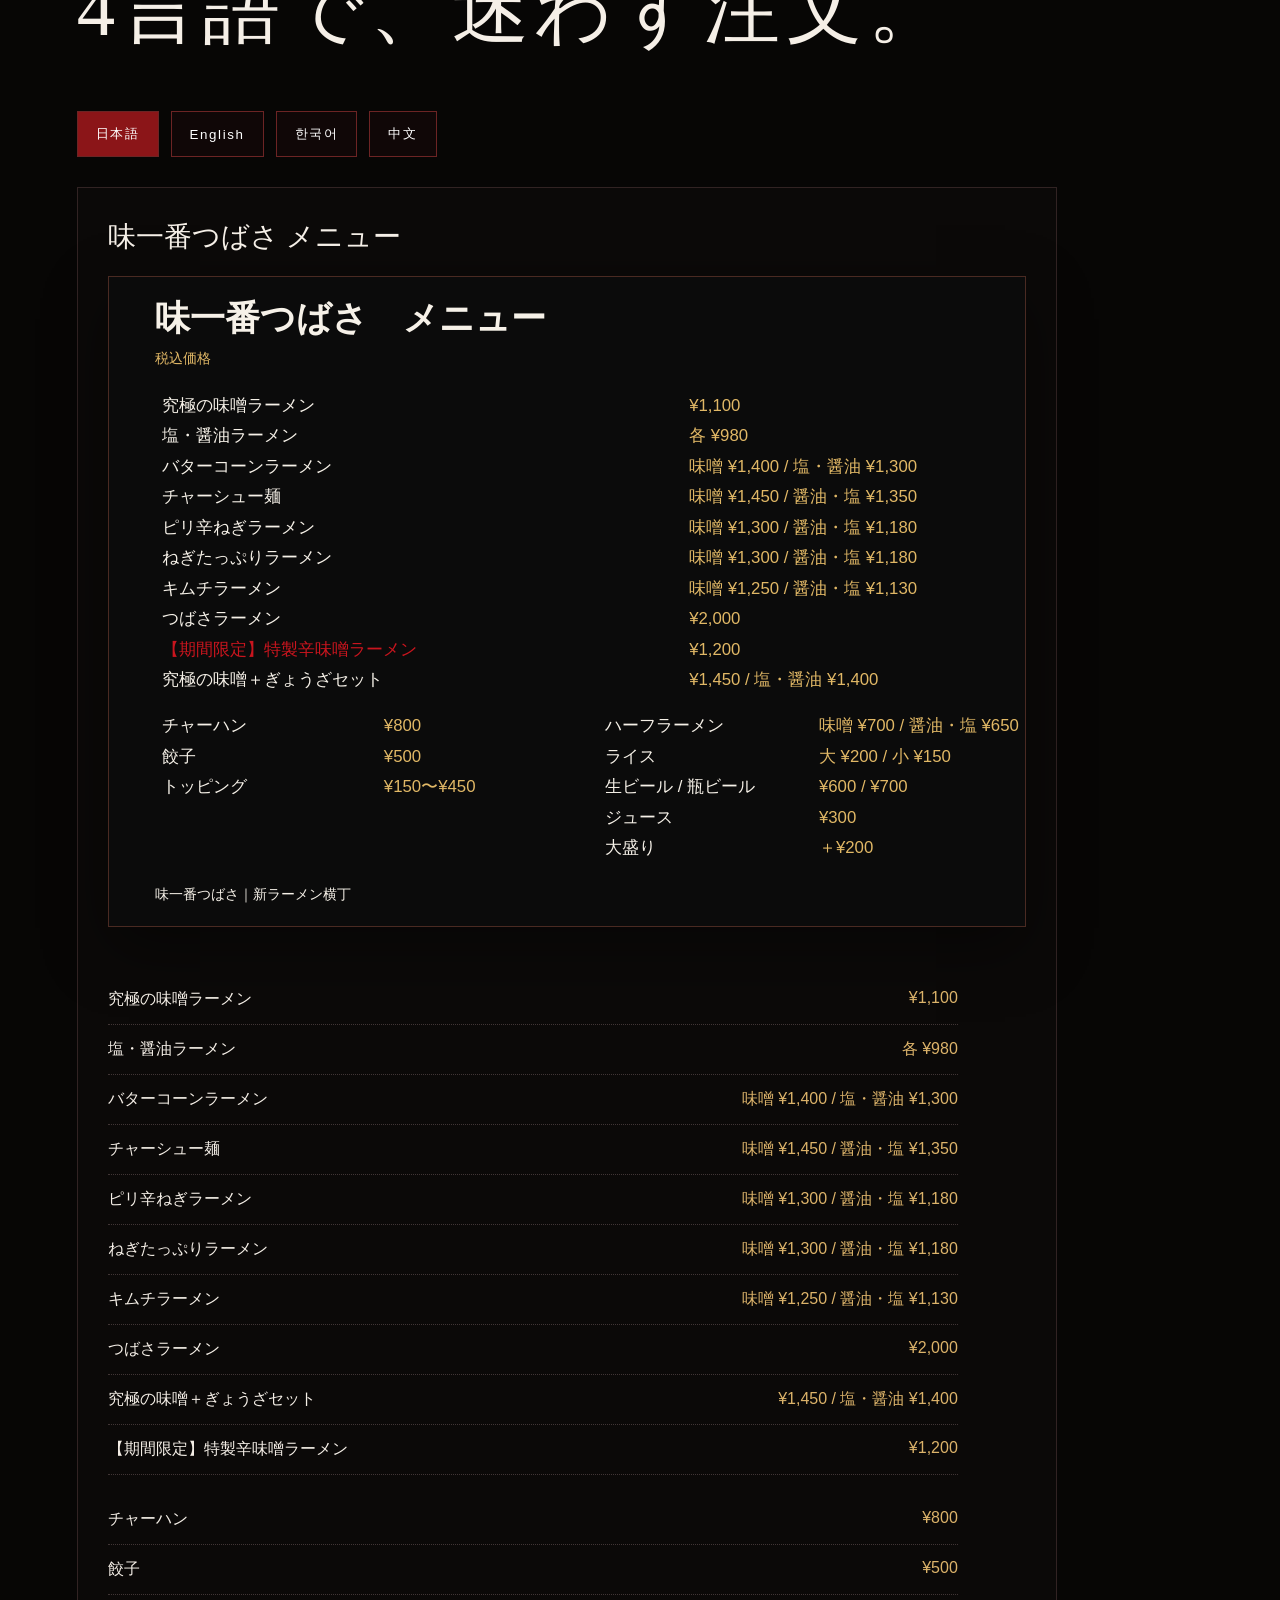
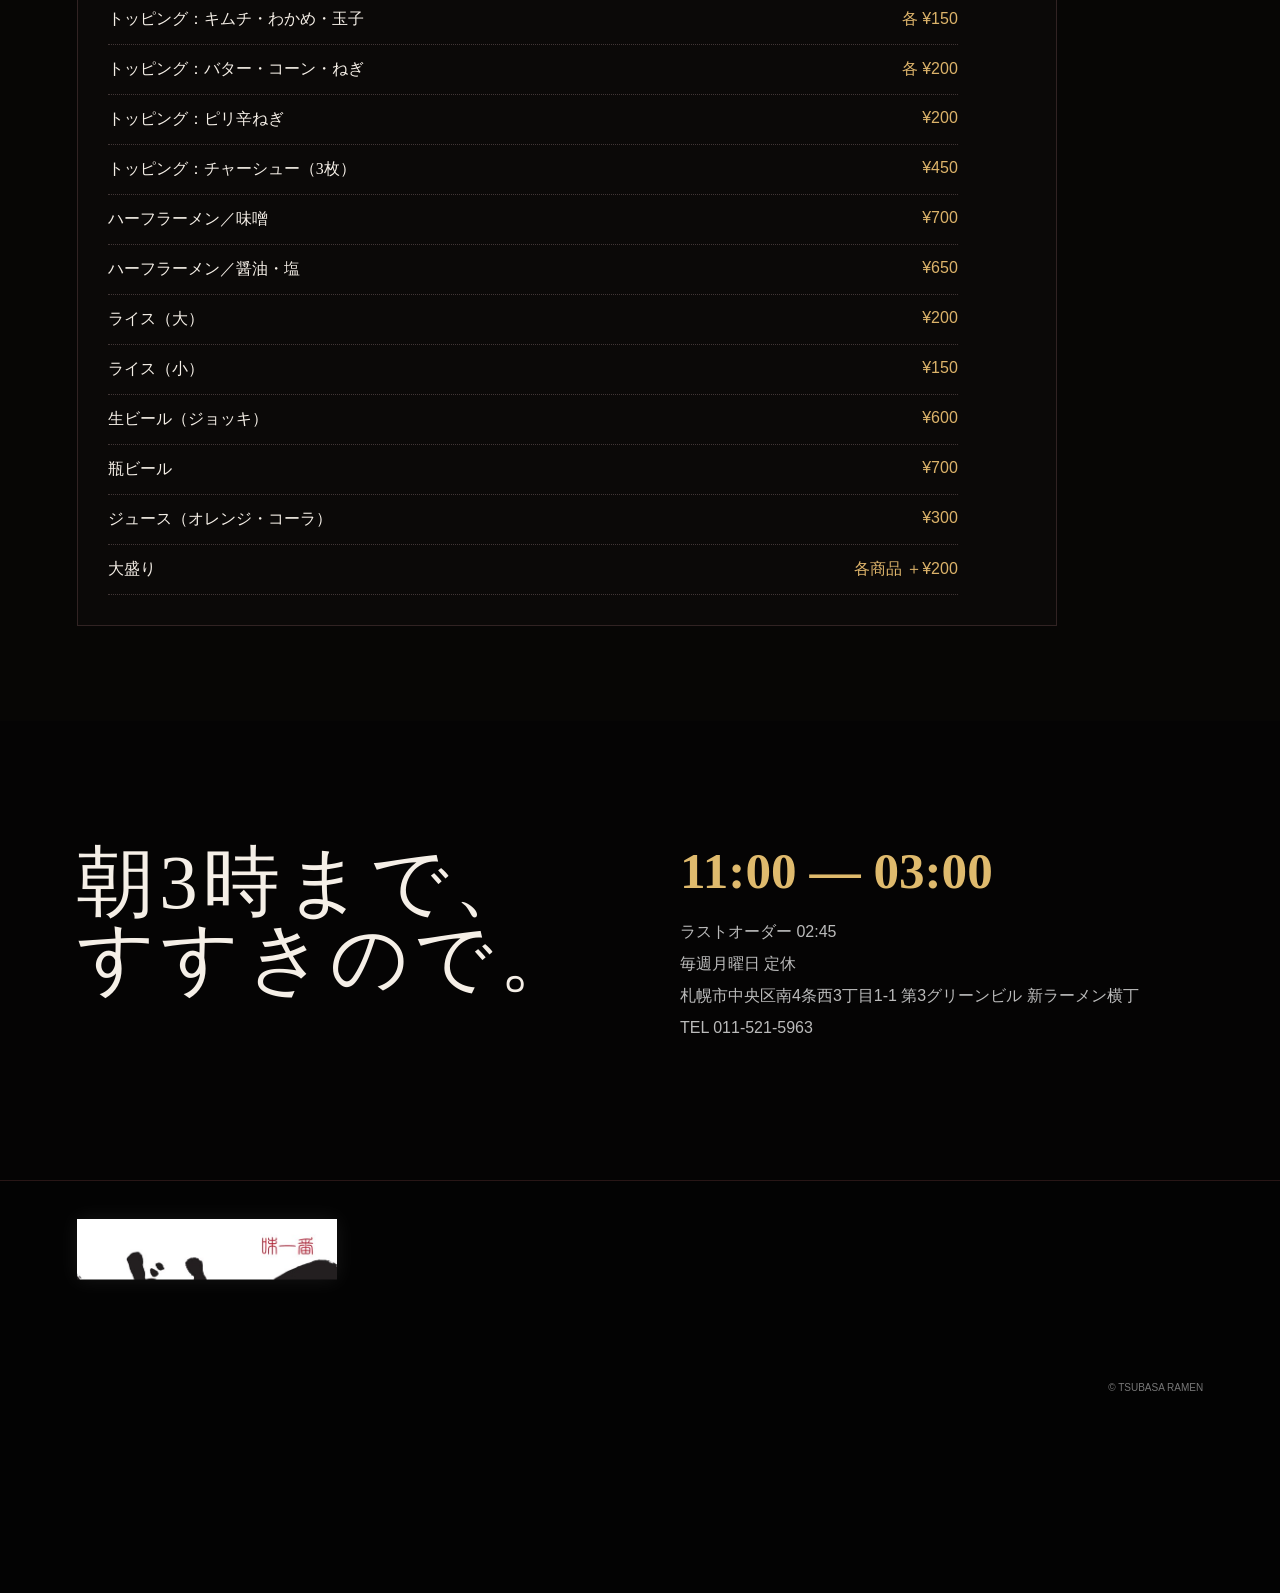
==== commit 27184016: "Apply official horizontal logo" ====
--- a/index.html
+++ b/index.html
@@ -1 +1 @@
-<!doctype html><html lang="ja"><head><meta charset="utf-8"><meta name="viewport" content="width=device-width,initial-scale=1,viewport-fit=cover"><meta name="theme-color" content="#020202"><title>味一番つばさ｜札幌すすきの 新ラーメン横丁</title><style>:root{--r:#c9151e;--g:#d2aa63;--p:#f5efe7}*{box-sizing:border-box}html{scroll-behavior:smooth;background:#020202}body{margin:0;background:#020202;color:var(--p);font-family:-apple-system,BlinkMacSystemFont,'Hiragino Sans','Yu Gothic',sans-serif;overflow-x:hidden}#fluidBack{position:fixed;inset:0;width:100%;height:100%;z-index:0}#fluidFront{position:fixed;inset:0;width:100%;height:100%;z-index:30;pointer-events:none;mix-blend-mode:screen;opacity:.38}.grain{position:fixed;inset:0;z-index:70;pointer-events:none;opacity:.07;background-image:url("data:image/svg+xml,%3Csvg viewBox='0 0 180 180' xmlns='http://www.w3.org/2000/svg'%3E%3Cfilter id='n'%3E%3CfeTurbulence type='fractalNoise' baseFrequency='.9' numOctaves='3'/%3E%3C/filter%3E%3Crect width='100%25' height='100%25' filter='url(%23n)' opacity='.55'/%3E%3C/svg%3E")}main,footer{position:relative;z-index:2}.nav{position:fixed;z-index:60;top:0;left:0;right:0;height:72px;padding:0 4vw;display:flex;align-items:center;justify-content:flex-end;background:linear-gradient(#000d,transparent)}.nav a,.langs button{color:#fff;background:none;border:0;text-decoration:none;font-size:10px;letter-spacing:.2em;opacity:.72}.navlinks{display:flex;gap:24px;margin-right:28px}.langs{display:flex}.langs button{padding:8px;cursor:pointer}.langs .on{color:#ff3b3f;opacity:1}.scene{height:100svh;min-height:720px;position:relative;overflow:hidden;background:#000}.bg{position:absolute;inset:0;background-position:center;background-size:cover;background-repeat:no-repeat}.shade{position:absolute;inset:0;background:linear-gradient(90deg,#000c 0,#0005 45%,#0001 72%),linear-gradient(0deg,#020202 0,transparent 45%)}.origin .bg{background-image:url('assets/susukino-intersection.jpg');background-position:center 58%;filter:brightness(.82) contrast(1.08)}.vlogo{position:absolute;z-index:5;left:43%;top:4.5vh;width:min(220px,18vw);height:auto;transform:translateX(-50%);filter:drop-shadow(0 0 18px rgba(255,0,120,.75));animation:neon 2.6s ease both}.originCopy{position:absolute;z-index:5;right:7vw;top:9vh;writing-mode:vertical-rl;text-shadow:0 4px 28px #000}.originCopy h1{font:400 clamp(30px,3.7vw,56px)/1.42 'Yu Mincho',serif;letter-spacing:.12em;margin:0 0 0 22px}.originCopy p{font:400 clamp(12px,1vw,16px)/2 'Yu Mincho',serif;letter-spacing:.13em;color:#eee}.caption{position:absolute;z-index:5;left:3vw;bottom:3vh;font-size:9px;letter-spacing:.16em}.scroll{position:absolute;z-index:5;right:3vw;bottom:3vh;writing-mode:vertical-rl;font-size:9px;letter-spacing:.28em;color:#aaa}.food .bg{filter:brightness(.86) contrast(1.08) saturate(1.03)}.miso .bg{background-image:url('assets/ramen-user.jpg');background-position:center 55%}.foodCopy{position:absolute;z-index:5;left:6vw;bottom:9vh;width:min(680px,78vw);text-shadow:0 4px 28px #000}.foodCopy small{font-size:10px;letter-spacing:.32em;color:#d5c7bd}.foodCopy h2{font:400 clamp(48px,6vw,94px)/1.05 'Yu Mincho',serif;letter-spacing:.08em;margin:.22em 0}.foodCopy p{font:400 15px/2 'Yu Mincho',serif;color:#eee}.marquee{position:relative;z-index:3;overflow:hidden;white-space:nowrap;border-block:1px solid #3a1517;background:#060303;padding:15px 0;color:#a91c22;font:900 23px Georgia,serif;letter-spacing:.15em}.marquee span{display:inline-block;animation:mq 25s linear infinite}.section{padding:110px 6vw;position:relative;background:#050404}.title{font:400 clamp(44px,6vw,90px)/.98 'Yu Mincho',serif;letter-spacing:.07em;margin:0 0 55px}.title small{display:block;color:var(--g);font:700 10px sans-serif;letter-spacing:.4em;margin-bottom:14px}.triptych{display:grid;grid-template-columns:repeat(3,1fr);gap:3px}.card{position:relative;min-height:620px;overflow:hidden;background:#111}.card img{position:absolute;inset:0;width:100%;height:100%;object-fit:cover;transition:.8s}.card:hover img{transform:scale(1.035)}.card:after{content:'';position:absolute;inset:0;background:linear-gradient(0deg,#000 0,transparent 62%)}.cap{position:absolute;z-index:2;left:26px;right:20px;bottom:25px}.cap h3{font:400 27px 'Yu Mincho',serif;margin:0 0 8px}.cap span{color:#e0ba70}.limited{display:grid;grid-template-columns:1.25fr .75fr;min-height:760px;padding:0;background:linear-gradient(120deg,#170000,#070202)}.limitedPhoto{position:relative;min-height:650px}.limitedPhoto img{width:100%;height:100%;object-fit:cover}.limitedPhoto:after{content:'';position:absolute;inset:0;background:linear-gradient(90deg,transparent 58%,#070202)}.limitedCopy{padding:7vw 5vw;display:flex;flex-direction:column;justify-content:center}.badge{align-self:flex-start;border:1px solid #ef4b4b;color:#ff6761;padding:8px 12px;font-size:10px;letter-spacing:.24em}.limited h2{font:400 clamp(44px,5vw,76px)/1.06 'Yu Mincho',serif;margin:24px 0 16px}.price{font:700 34px Georgia,serif;color:#e6c173}.limited p{line-height:2;color:#cfc6c0}.grid{display:grid;grid-template-columns:repeat(3,1fr);gap:12px}.tile{border:1px solid #2e1b1b;background:#0b0b0b;overflow:hidden}.tile img{width:100%;aspect-ratio:16/10;object-fit:cover;display:block}.meta{padding:15px}.meta h3{font:400 18px 'Yu Mincho',serif;margin:0 0 7px}.yen{font-size:12px;color:#dbb36c}.textmenu{display:grid;grid-template-columns:1fr 1fr;gap:70px;margin-top:68px;border-top:1px solid #3b2020}.col{padding-top:20px}.row{display:flex;justify-content:space-between;gap:18px;padding:14px 0;border-bottom:1px dotted #403535}.row b{font:400 16px 'Yu Mincho',serif}.row span{color:#dcb36a;white-space:nowrap}.store{min-height:82vh;position:relative;overflow:hidden}.store .bg{background-image:url('assets/store-interior.jpg');filter:brightness(.5) contrast(1.08)}.storeCopy{position:absolute;z-index:5;left:7vw;top:50%;transform:translateY(-50%);width:min(650px,82vw)}.storeCopy h2{font:400 clamp(46px,6vw,86px)/1.1 'Yu Mincho',serif;margin:0 0 25px;letter-spacing:.08em}.storeCopy p{line-height:2.1;color:#ddd}.menus{padding:95px 6vw;background:#070605}.menuButtons{display:flex;gap:12px;flex-wrap:wrap}.menuButtons button{border:1px solid #6c2424;background:#100707;color:#fff;padding:13px 18px;cursor:pointer;letter-spacing:.12em}.menuButtons button.on{background:#8b1518}.menuPanel{margin-top:30px;padding:30px;border:1px solid #312323;background:#0b0908}.menuPanel h3{font:400 28px 'Yu Mincho',serif;margin:0 0 20px}.menuPanel .row{max-width:850px}.access{display:grid;grid-template-columns:1fr 1fr;gap:80px;align-items:end}.hours{font:700 clamp(34px,4vw,58px) Georgia,serif;color:#dfba6d}.access p{line-height:2;color:#bbb}footer{padding:38px 6vw;border-top:1px solid #281616;background:#030303;color:#777;font-size:10px;display:flex;justify-content:space-between}@keyframes neon{0%{opacity:0;filter:blur(25px) brightness(3) drop-shadow(0 0 50px #ff0077);transform:translateX(-50%) scale(.8)}100%{opacity:1;filter:blur(0) brightness(1.08) drop-shadow(0 0 20px rgba(255,0,120,.78));transform:translateX(-50%) scale(1)}}@keyframes mq{to{transform:translateX(-50%)}}@media(max-width:820px){.nav{height:58px;padding:0 14px}.navlinks{display:none}.scene{min-height:760px}.origin .bg{background-position:center bottom}.vlogo{left:45%;top:4vh;width:30vw;max-width:145px}.originCopy{right:4vw;top:7vh}.originCopy h1{font-size:clamp(27px,7.2vw,40px);margin-left:12px}.originCopy p{font-size:11px;line-height:1.8}.miso .bg{background-size:auto 100%;background-position:center 54%}.food .shade{background:linear-gradient(0deg,#020202 0,#0008 50%,#0001)}.foodCopy{left:7vw;bottom:7vh;width:86vw}.foodCopy h2{font-size:clamp(40px,11vw,58px)}.section{padding:80px 20px}.triptych{grid-template-columns:1fr}.card{min-height:68svh}.limited{grid-template-columns:1fr}.limitedPhoto{min-height:58svh}.limitedPhoto:after{background:linear-gradient(0deg,#070202,transparent 42%)}.limitedCopy{padding:55px 22px}.grid{grid-template-columns:1fr 1fr;gap:7px}.meta{padding:11px}.meta h3{font-size:14px}.yen{font-size:10px}.textmenu{grid-template-columns:1fr;gap:0}.storeCopy{left:8vw;width:84vw}.menus{padding:75px 20px}.menuPanel{padding:18px}.access{grid-template-columns:1fr;gap:35px}footer{display:block;line-height:2}}@media(prefers-reduced-motion:reduce){*{animation:none!important;transition:none!important}}</style></head><body><canvas id="fluidBack"></canvas><canvas id="fluidFront"></canvas><div class="grain"></div><main><header class="nav"><nav class="navlinks"><a href="#signature">SIGNATURE</a><a href="#limited">LIMITED</a><a href="#menu">MENU</a><a href="#shop">SHOP</a><a href="#access">ACCESS</a></nav><div class="langs"><button data-lang="ja" class="on">JP</button><button data-lang="en">EN</button><button data-lang="ko">KR</button><button data-lang="zh">CN</button></div></header><section class="scene origin"><div class="bg"></div><div class="shade"></div><img class="vlogo" src="assets/logo-vertical.svg" alt="味一番つばさ"><div class="originCopy"><h1 data-k="originH">すすきので、<br>四半世紀。</h1><p data-k="originP">ネオンきらめくすすきの。<br>出会いと別れが交差するこの街で、<br>変えずに守ってきた一杯。</p></div><div class="caption">SUSUKINO · SAPPORO</div><div class="scroll">SCROLL</div></section><section class="scene food miso"><div class="bg"></div><div class="shade"></div><div class="foodCopy"><small>AJIICHIBAN TSUBASA · SIGNATURE</small><h2 data-k="misoH">究極の味噌ラーメン</h2><p data-k="misoP">三日間煮込んだスープ。特注麺。とろけるチャーシュー。すすきのの夜に、熱い一杯を。</p></div></section><div class="marquee"><span>TSUBASA RAMEN — SUSUKINO — ULTIMATE MISO — OPEN 11:00–03:00 — TSUBASA RAMEN — SUSUKINO — ULTIMATE MISO — OPEN 11:00–03:00 — </span></div><section id="signature" class="section"><h2 class="title"><small>SIGNATURE BOWLS</small><span data-k="sigH">湯気まで、旨い。</span></h2><div class="triptych"><article class="card"><img src="assets/food/chashu.webp" alt="チャーシュー麺"><div class="cap"><h3 data-k="chashu">チャーシュー麺</h3><span data-k="chashuP">味噌 ¥1,450 / 醤油・塩 ¥1,350</span></div></article><article class="card"><img src="assets/food/butter.webp" alt="バターコーンラーメン"><div class="cap"><h3 data-k="butter">バターコーンラーメン</h3><span data-k="butterP">味噌 ¥1,400 / 塩・醤油 ¥1,300</span></div></article><article class="card"><img src="assets/food/hero.webp" alt="つばさラーメン"><div class="cap"><h3 data-k="tsubasa">つばさラーメン</h3><span>¥2,000</span></div></article></div></section><section id="limited" class="limited"><div class="limitedPhoto"><img src="assets/food/limited.webp" alt="特製辛味噌ラーメン"></div><div class="limitedCopy"><span class="badge" data-k="limitedBadge">期間限定 / LIMITED</span><h2 data-k="limitedH">特製<br>辛味噌ラーメン</h2><div class="price">¥1,200 <small data-k="tax">税込</small></div><p data-k="limitedP">濃厚味噌に洗練された辛味を重ね、野菜の旨みも引き出した今だけの特別仕様。数量限定・期間限定。</p></div></section><section id="menu" class="section"><h2 class="title"><small>FULL MENU</small><span data-k="menuH">選ぶ時間も、<br>ごちそう。</span></h2><div class="grid"><article class="tile"><img src="assets/food/kimchi.webp"><div class="meta"><h3 data-k="kimchi">キムチラーメン</h3><div class="yen">味噌 ¥1,250 / 醤油・塩 ¥1,130</div></div></article><article class="tile"><img src="assets/food/spicy.webp"><div class="meta"><h3 data-k="spicy">ピリ辛ねぎラーメン</h3><div class="yen">味噌 ¥1,300 / 醤油・塩 ¥1,180</div></div></article><article class="tile"><img src="assets/food/negi.webp"><div class="meta"><h3 data-k="negi">ねぎたっぷりラーメン</h3><div class="yen">味噌 ¥1,300 / 醤油・塩 ¥1,180</div></div></article><article class="tile"><img src="assets/food/shio.webp"><div class="meta"><h3 data-k="shio">塩・醤油ラーメン</h3><div class="yen">各 ¥980</div></div></article><article class="tile"><img src="assets/food/fried.webp"><div class="meta"><h3 data-k="fried">チャーハン</h3><div class="yen">¥800</div></div></article><article class="tile"><img src="assets/food/gyoza.webp"><div class="meta"><h3 data-k="gyoza">餃子</h3><div class="yen">¥500</div></div></article></div><div class="textmenu"><div class="col"><div class="row"><b data-k="miso">究極の味噌ラーメン</b><span>¥1,100</span></div><div class="row"><b data-k="shio">塩・醤油ラーメン</b><span>各 ¥980</span></div><div class="row"><b data-k="negi">ねぎたっぷりラーメン</b><span>味噌 ¥1,300</span></div><div class="row"><b data-k="kimchi">キムチラーメン</b><span>味噌 ¥1,250</span></div></div><div class="col"><div class="row"><b data-k="chashu">チャーシュー麺</b><span>味噌 ¥1,450</span></div><div class="row"><b data-k="butter">バターコーンラーメン</b><span>味噌 ¥1,400</span></div><div class="row"><b data-k="fried">チャーハン</b><span>¥800</span></div><div class="row"><b data-k="gyoza">餃子</b><span>¥500</span></div></div></div></section><section id="shop" class="store"><div class="bg"></div><div class="shade"></div><div class="storeCopy"><small>OUR CRAFT · OUR COUNTER</small><h2 data-k="shopH">変わっていく街で、<br>変えない一杯。</h2><p data-k="shopP">すすきのの真ん中で、今日も一杯ずつ。厨房から上がる湯気と味噌の香りまで、つばさの時間です。</p></div></section><section class="menus"><h2 class="title"><small>LANGUAGE</small><span data-k="langH">4言語で、迷わず注文。</span></h2><div class="menuButtons"><button data-lang="ja" class="on">日本語</button><button data-lang="en">English</button><button data-lang="ko">한국어</button><button data-lang="zh">中文</button></div><div class="menuPanel"><h3 data-k="panelH">味一番つばさ メニュー</h3><div class="row"><b data-k="miso">究極の味噌ラーメン</b><span>¥1,100</span></div><div class="row"><b data-k="butter">バターコーンラーメン</b><span>¥1,400</span></div><div class="row"><b data-k="chashu">チャーシュー麺</b><span>¥1,450</span></div><div class="row"><b data-k="tsubasa">つばさラーメン</b><span>¥2,000</span></div><div class="row"><b data-k="fried">チャーハン</b><span>¥800</span></div><div class="row"><b data-k="gyoza">餃子</b><span>¥500</span></div></div></section><section id="access" class="section"><div class="access"><h2 class="title" data-k="accessH">朝3時まで、<br>すすきので。</h2><div><div class="hours">11:00 — 03:00</div><p data-k="accessP">ラストオーダー 02:45<br>毎週月曜日 定休<br>札幌市中央区南4条西3丁目1-1 第3グリーンビル 新ラーメン横丁<br>TEL 011-521-5963</p></div></div></section></main><footer><div>味一番つばさ / TSUBASA RAMEN</div><div>© TSUBASA RAMEN</div></footer><script src="fluid.js"></script><script>const D={ja:{originH:'すすきので、<br>四半世紀。',originP:'ネオンきらめくすすきの。<br>出会いと別れが交差するこの街で、<br>変えずに守ってきた一杯。',misoH:'究極の味噌ラーメン',misoP:'三日間煮込んだスープ。特注麺。とろけるチャーシュー。すすきのの夜に、熱い一杯を。',sigH:'湯気まで、旨い。',limitedBadge:'期間限定 / LIMITED',limitedH:'特製<br>辛味噌ラーメン',tax:'税込',limitedP:'濃厚味噌に洗練された辛味を重ね、野菜の旨みも引き出した今だけの特別仕様。数量限定・期間限定。',menuH:'選ぶ時間も、<br>ごちそう。',chashu:'チャーシュー麺',chashuP:'味噌 ¥1,450 / 醤油・塩 ¥1,350',butter:'バターコーンラーメン',butterP:'味噌 ¥1,400 / 塩・醤油 ¥1,300',tsubasa:'つばさラーメン',kimchi:'キムチラーメン',spicy:'ピリ辛ねぎラーメン',negi:'ねぎたっぷりラーメン',shio:'塩・醤油ラーメン',fried:'チャーハン',gyoza:'餃子',miso:'究極の味噌ラーメン',shopH:'変わっていく街で、<br>変えない一杯。',shopP:'すすきのの真ん中で、今日も一杯ずつ。厨房から上がる湯気と味噌の香りまで、つばさの時間です。',langH:'4言語で、迷わず注文。',panelH:'味一番つばさ メニュー',accessH:'朝3時まで、<br>すすきので。',accessP:'ラストオーダー 02:45<br>毎週月曜日 定休<br>札幌市中央区南4条西3丁目1-1 第3グリーンビル 新ラーメン横丁<br>TEL 011-521-5963'},en:{originH:'In Susukino,<br>for a quarter century.',originP:'In a district of neon and encounters,<br>one bowl has stayed true.',misoH:'Ultimate Miso Ramen',misoP:'Broth simmered for three days. Custom noodles. Tender chashu. A hot bowl for the nights of Sapporo.',sigH:'You can taste the steam.',limitedBadge:'LIMITED TIME',limitedH:'Special<br>Spicy Miso Ramen',tax:'tax incl.',limitedP:'Rich miso layered with refined heat and vegetable umami. Limited time and limited quantity.',menuH:'Choosing is part<br>of the feast.',chashu:'Chashu Ramen',chashuP:'Miso ¥1,450 / Soy・Salt ¥1,350',butter:'Butter Corn Ramen',butterP:'Miso ¥1,400 / Salt・Soy ¥1,300',tsubasa:'Tsubasa Ramen',kimchi:'Kimchi Ramen',spicy:'Spicy Green Onion Ramen',negi:'Green Onion Ramen',shio:'Salt / Soy Sauce Ramen',fried:'Fried Rice',gyoza:'Gyoza',miso:'Ultimate Miso Ramen',shopH:'A changing city.<br>An unchanged bowl.',shopP:'One bowl at a time in the heart of Susukino. Steam and miso aroma rise from behind the counter.',langH:'Order easily in 4 languages.',panelH:'Tsubasa Menu',accessH:'In Susukino,<br>until 3 AM.',accessP:'Last order 2:45 AM<br>Closed Mondays<br>Shin Ramen Yokocho, 3rd Green Bldg., Minami 4-jo Nishi 3-chome 1-1, Chuo-ku, Sapporo<br>TEL 011-521-5963'},ko:{originH:'스스키노에서,<br>사반세기.',originP:'네온이 빛나는 스스키노에서<br>변함없이 지켜온 한 그릇.',misoH:'궁극의 미소 라멘',misoP:'3일간 끓인 스프, 특주 면, 부드러운 차슈. 삿포로의 밤을 위한 뜨거운 한 그릇.',sigH:'김까지 맛있다.',limitedBadge:'기간 한정 / LIMITED',limitedH:'특제<br>매운 미소 라멘',tax:'세금 포함',limitedP:'진한 미소에 세련된 매운맛과 채소의 감칠맛을 더한 특별한 한 그릇. 수량・기간 한정.',menuH:'고르는 시간도,<br>맛의 일부.',chashu:'차슈 라멘',chashuP:'미소 1,450엔 / 간장・소금 1,350엔',butter:'버터 콘 라멘',butterP:'미소 1,400엔 / 소금・간장 1,300엔',tsubasa:'츠바사 라멘',kimchi:'김치 라멘',spicy:'매운 파 라멘',negi:'파 듬뿍 라멘',shio:'소금 / 간장 라멘',fried:'볶음밥',gyoza:'교자',miso:'궁극의 미소 라멘',shopH:'변하는 거리에서,<br>변하지 않는 한 그릇.',shopP:'스스키노 한가운데에서 오늘도 한 그릇씩. 카운터 너머로 김과 미소 향이 올라옵니다.',langH:'4개 언어로 편하게 주문.',panelH:'츠바사 메뉴',accessH:'스스키노에서,<br>새벽 3시까지.',accessP:'라스트 오더 02:45<br>매주 월요일 휴무<br>삿포로시 주오구 미나미4조 니시3초메 1-1 제3그린빌딩 신라멘요코초<br>TEL 011-521-5963'},zh:{originH:'在薄野，<br>四分之一个世纪。',originP:'霓虹闪耀的薄野，<br>有一碗味道始终坚持不变。',misoH:'究极味噌拉面',misoP:'熬煮三天的汤底、特制面条、柔嫩叉烧。为札幌的夜晚奉上一碗热腾腾的拉面。',sigH:'连热气都诱人。',limitedBadge:'期间限定 / LIMITED',limitedH:'特制<br>辣味噌拉面',tax:'含税',limitedP:'浓郁味噌融合细腻辣味与蔬菜鲜味。限定期间、限定数量供应。',menuH:'挑选的时间，<br>也是美味的一部分。',chashu:'叉烧拉面',chashuP:'味噌 1,450日元 / 酱油・盐味 1,350日元',butter:'黄油玉米拉面',butterP:'味噌 1,400日元 / 盐味・酱油 1,300日元',tsubasa:'翼拉面',kimchi:'泡菜拉面',spicy:'香辣葱丝拉面',negi:'葱量十足拉面',shio:'盐味 / 酱油拉面',fried:'炒饭',gyoza:'饺子',miso:'究极味噌拉面',shopH:'变化的街道，<br>不变的一碗。',shopP:'在薄野中心，每天一碗一碗地做好。吧台另一侧升起热气与味噌香气。',langH:'4种语言，轻松点餐。',panelH:'翼拉面 菜单',accessH:'在薄野，<br>营业至凌晨3点。',accessP:'最后点餐 02:45<br>每周一休息<br>札幌市中央区南4条西3丁目1-1 第3绿色大楼 新拉面横丁<br>TEL 011-521-5963'}};function setLang(l){const d=D[l];document.documentElement.lang=l;document.querySelectorAll('[data-k]').forEach(e=>{if(d[e.dataset.k]!=null)e.innerHTML=d[e.dataset.k]});document.querySelectorAll('[data-lang]').forEach(b=>b.classList.toggle('on',b.dataset.lang===l))}document.querySelectorAll('[data-lang]').forEach(b=>b.onclick=()=>setLang(b.dataset.lang));</script></body></html>+<!doctype html><html lang="ja"><head><meta charset="utf-8"><meta name="viewport" content="width=device-width,initial-scale=1,viewport-fit=cover"><meta name="theme-color" content="#020202"><title>味一番つばさ｜札幌すすきの 新ラーメン横丁</title><style>:root{--r:#c9151e;--g:#d2aa63;--p:#f5efe7}*{box-sizing:border-box}html{scroll-behavior:smooth;background:#020202}body{margin:0;background:#020202;color:var(--p);font-family:-apple-system,BlinkMacSystemFont,'Hiragino Sans','Yu Gothic',sans-serif;overflow-x:hidden}#fluidBack{position:fixed;inset:0;width:100%;height:100%;z-index:0}#fluidFront{position:fixed;inset:0;width:100%;height:100%;z-index:30;pointer-events:none;mix-blend-mode:screen;opacity:.38}.grain{position:fixed;inset:0;z-index:70;pointer-events:none;opacity:.07;background-image:url("data:image/svg+xml,%3Csvg viewBox='0 0 180 180' xmlns='http://www.w3.org/2000/svg'%3E%3Cfilter id='n'%3E%3CfeTurbulence type='fractalNoise' baseFrequency='.9' numOctaves='3'/%3E%3C/filter%3E%3Crect width='100%25' height='100%25' filter='url(%23n)' opacity='.55'/%3E%3C/svg%3E")}main,footer{position:relative;z-index:2}.nav{position:fixed;z-index:60;top:0;left:0;right:0;height:72px;padding:0 4vw;display:flex;align-items:center;justify-content:flex-end;background:linear-gradient(#000d,transparent)}.nav a,.langs button{color:#fff;background:none;border:0;text-decoration:none;font-size:10px;letter-spacing:.2em;opacity:.72}.navlinks{display:flex;gap:24px;margin-right:28px}.langs{display:flex}.langs button{padding:8px;cursor:pointer}.langs .on{color:#ff3b3f;opacity:1}.scene{height:100svh;min-height:720px;position:relative;overflow:hidden;background:#000}.bg{position:absolute;inset:0;background-position:center;background-size:cover;background-repeat:no-repeat}.shade{position:absolute;inset:0;background:linear-gradient(90deg,#000c 0,#0005 45%,#0001 72%),linear-gradient(0deg,#020202 0,transparent 45%)}.origin .bg{background-image:url('assets/susukino-intersection.jpg');background-position:center 58%;filter:brightness(.82) contrast(1.08)}.vlogo{position:absolute;z-index:5;left:43%;top:4.5vh;width:min(220px,18vw);height:auto;transform:translateX(-50%);filter:drop-shadow(0 0 18px rgba(255,0,120,.75));animation:neon 2.6s ease both}.originCopy{position:absolute;z-index:5;right:7vw;top:9vh;writing-mode:vertical-rl;text-shadow:0 4px 28px #000}.originCopy h1{font:400 clamp(30px,3.7vw,56px)/1.42 'Yu Mincho',serif;letter-spacing:.12em;margin:0 0 0 22px}.originCopy p{font:400 clamp(12px,1vw,16px)/2 'Yu Mincho',serif;letter-spacing:.13em;color:#eee}.caption{position:absolute;z-index:5;left:3vw;bottom:3vh;font-size:9px;letter-spacing:.16em}.scroll{position:absolute;z-index:5;right:3vw;bottom:3vh;writing-mode:vertical-rl;font-size:9px;letter-spacing:.28em;color:#aaa}.food .bg{filter:brightness(.86) contrast(1.08) saturate(1.03)}.miso .bg{background-image:url('assets/ramen-user.jpg');background-position:center 55%}.foodCopy{position:absolute;z-index:5;left:6vw;bottom:9vh;width:min(680px,78vw);text-shadow:0 4px 28px #000}.foodCopy small{font-size:10px;letter-spacing:.32em;color:#d5c7bd}.foodCopy h2{font:400 clamp(48px,6vw,94px)/1.05 'Yu Mincho',serif;letter-spacing:.08em;margin:.22em 0}.foodCopy p{font:400 15px/2 'Yu Mincho',serif;color:#eee}.marquee{position:relative;z-index:3;overflow:hidden;white-space:nowrap;border-block:1px solid #3a1517;background:#060303;padding:15px 0;color:#a91c22;font:900 23px Georgia,serif;letter-spacing:.15em}.marquee span{display:inline-block;animation:mq 25s linear infinite}.section{padding:110px 6vw;position:relative;background:#050404}.title{font:400 clamp(44px,6vw,90px)/.98 'Yu Mincho',serif;letter-spacing:.07em;margin:0 0 55px}.title small{display:block;color:var(--g);font:700 10px sans-serif;letter-spacing:.4em;margin-bottom:14px}.triptych{display:grid;grid-template-columns:repeat(3,1fr);gap:3px}.card{position:relative;min-height:620px;overflow:hidden;background:#111}.card img{position:absolute;inset:0;width:100%;height:100%;object-fit:cover;transition:.8s}.card:hover img{transform:scale(1.035)}.card:after{content:'';position:absolute;inset:0;background:linear-gradient(0deg,#000 0,transparent 62%)}.cap{position:absolute;z-index:2;left:26px;right:20px;bottom:25px}.cap h3{font:400 27px 'Yu Mincho',serif;margin:0 0 8px}.cap span{color:#e0ba70}.limited{display:grid;grid-template-columns:1.25fr .75fr;min-height:760px;padding:0;background:linear-gradient(120deg,#170000,#070202)}.limitedPhoto{position:relative;min-height:650px}.limitedPhoto img{width:100%;height:100%;object-fit:cover}.limitedPhoto:after{content:'';position:absolute;inset:0;background:linear-gradient(90deg,transparent 58%,#070202)}.limitedCopy{padding:7vw 5vw;display:flex;flex-direction:column;justify-content:center}.badge{align-self:flex-start;border:1px solid #ef4b4b;color:#ff6761;padding:8px 12px;font-size:10px;letter-spacing:.24em}.limited h2{font:400 clamp(44px,5vw,76px)/1.06 'Yu Mincho',serif;margin:24px 0 16px}.price{font:700 34px Georgia,serif;color:#e6c173}.limited p{line-height:2;color:#cfc6c0}.grid{display:grid;grid-template-columns:repeat(3,1fr);gap:12px}.tile{border:1px solid #2e1b1b;background:#0b0b0b;overflow:hidden}.tile img{width:100%;aspect-ratio:16/10;object-fit:cover;display:block}.meta{padding:15px}.meta h3{font:400 18px 'Yu Mincho',serif;margin:0 0 7px}.yen{font-size:12px;color:#dbb36c}.textmenu{display:grid;grid-template-columns:1fr 1fr;gap:70px;margin-top:68px;border-top:1px solid #3b2020}.col{padding-top:20px}.row{display:flex;justify-content:space-between;gap:18px;padding:14px 0;border-bottom:1px dotted #403535}.row b{font:400 16px 'Yu Mincho',serif}.row span{color:#dcb36a;white-space:nowrap}.store{min-height:82vh;position:relative;overflow:hidden}.store .bg{background-image:url('assets/store-interior.jpg');filter:brightness(.5) contrast(1.08)}.storeCopy{position:absolute;z-index:5;left:7vw;top:50%;transform:translateY(-50%);width:min(650px,82vw)}.storeCopy h2{font:400 clamp(46px,6vw,86px)/1.1 'Yu Mincho',serif;margin:0 0 25px;letter-spacing:.08em}.storeCopy p{line-height:2.1;color:#ddd}.menus{padding:95px 6vw;background:#070605}.menuButtons{display:flex;gap:12px;flex-wrap:wrap}.menuButtons button{border:1px solid #6c2424;background:#100707;color:#fff;padding:13px 18px;cursor:pointer;letter-spacing:.12em}.menuButtons button.on{background:#8b1518}.menuPanel{margin-top:30px;padding:30px;border:1px solid #312323;background:#0b0908}.menuPanel h3{font:400 28px 'Yu Mincho',serif;margin:0 0 20px}.menuPanel .row{max-width:850px}.access{display:grid;grid-template-columns:1fr 1fr;gap:80px;align-items:end}.hours{font:700 clamp(34px,4vw,58px) Georgia,serif;color:#dfba6d}.access p{line-height:2;color:#bbb}footer{padding:38px 6vw;border-top:1px solid #281616;background:#030303;color:#777;font-size:10px;display:flex;justify-content:space-between;align-items:center}.footerLogo{width:min(260px,42vw);height:auto;display:block;filter:drop-shadow(0 0 10px rgba(255,255,255,.08))}@keyframes neon{0%{opacity:0;filter:blur(25px) brightness(3) drop-shadow(0 0 50px #ff0077);transform:translateX(-50%) scale(.8)}100%{opacity:1;filter:blur(0) brightness(1.08) drop-shadow(0 0 20px rgba(255,0,120,.78));transform:translateX(-50%) scale(1)}}@keyframes mq{to{transform:translateX(-50%)}}@media(max-width:820px){.nav{height:58px;padding:0 14px}.navlinks{display:none}.scene{min-height:760px}.origin .bg{background-position:center bottom}.vlogo{left:45%;top:4vh;width:30vw;max-width:145px}.originCopy{right:4vw;top:7vh}.originCopy h1{font-size:clamp(27px,7.2vw,40px);margin-left:12px}.originCopy p{font-size:11px;line-height:1.8}.miso .bg{background-size:auto 100%;background-position:center 54%}.food .shade{background:linear-gradient(0deg,#020202 0,#0008 50%,#0001)}.foodCopy{left:7vw;bottom:7vh;width:86vw}.foodCopy h2{font-size:clamp(40px,11vw,58px)}.section{padding:80px 20px}.triptych{grid-template-columns:1fr}.card{min-height:68svh}.limited{grid-template-columns:1fr}.limitedPhoto{min-height:58svh}.limitedPhoto:after{background:linear-gradient(0deg,#070202,transparent 42%)}.limitedCopy{padding:55px 22px}.grid{grid-template-columns:1fr 1fr;gap:7px}.meta{padding:11px}.meta h3{font-size:14px}.yen{font-size:10px}.textmenu{grid-template-columns:1fr;gap:0}.storeCopy{left:8vw;width:84vw}.menus{padding:75px 20px}.menuPanel{padding:18px}.access{grid-template-columns:1fr;gap:35px}footer{display:block;line-height:2}}@media(prefers-reduced-motion:reduce){*{animation:none!important;transition:none!important}}</style></head><body><canvas id="fluidBack"></canvas><canvas id="fluidFront"></canvas><div class="grain"></div><main><header class="nav"><nav class="navlinks"><a href="#signature">SIGNATURE</a><a href="#limited">LIMITED</a><a href="#menu">MENU</a><a href="#shop">SHOP</a><a href="#access">ACCESS</a></nav><div class="langs"><button data-lang="ja" class="on">JP</button><button data-lang="en">EN</button><button data-lang="ko">KR</button><button data-lang="zh">CN</button></div></header><section class="scene origin"><div class="bg"></div><div class="shade"></div><img class="vlogo" src="assets/logo-vertical.svg" alt="味一番つばさ"><div class="originCopy"><h1 data-k="originH">すすきので、<br>四半世紀。</h1><p data-k="originP">ネオンきらめくすすきの。<br>出会いと別れが交差するこの街で、<br>変えずに守ってきた一杯。</p></div><div class="caption">SUSUKINO · SAPPORO</div><div class="scroll">SCROLL</div></section><section class="scene food miso"><div class="bg"></div><div class="shade"></div><div class="foodCopy"><small>AJIICHIBAN TSUBASA · SIGNATURE</small><h2 data-k="misoH">究極の味噌ラーメン</h2><p data-k="misoP">三日間煮込んだスープ。特注麺。とろけるチャーシュー。すすきのの夜に、熱い一杯を。</p></div></section><div class="marquee"><span>TSUBASA RAMEN — SUSUKINO — ULTIMATE MISO — OPEN 11:00–03:00 — TSUBASA RAMEN — SUSUKINO — ULTIMATE MISO — OPEN 11:00–03:00 — </span></div><section id="signature" class="section"><h2 class="title"><small>SIGNATURE BOWLS</small><span data-k="sigH">湯気まで、旨い。</span></h2><div class="triptych"><article class="card"><img src="assets/food/chashu.webp" alt="チャーシュー麺"><div class="cap"><h3 data-k="chashu">チャーシュー麺</h3><span data-k="chashuP">味噌 ¥1,450 / 醤油・塩 ¥1,350</span></div></article><article class="card"><img src="assets/food/butter.webp" alt="バターコーンラーメン"><div class="cap"><h3 data-k="butter">バターコーンラーメン</h3><span data-k="butterP">味噌 ¥1,400 / 塩・醤油 ¥1,300</span></div></article><article class="card"><img src="assets/food/hero.webp" alt="つばさラーメン"><div class="cap"><h3 data-k="tsubasa">つばさラーメン</h3><span>¥2,000</span></div></article></div></section><section id="limited" class="limited"><div class="limitedPhoto"><img src="assets/food/limited.webp" alt="特製辛味噌ラーメン"></div><div class="limitedCopy"><span class="badge" data-k="limitedBadge">期間限定 / LIMITED</span><h2 data-k="limitedH">特製<br>辛味噌ラーメン</h2><div class="price">¥1,200 <small data-k="tax">税込</small></div><p data-k="limitedP">濃厚味噌に洗練された辛味を重ね、野菜の旨みも引き出した今だけの特別仕様。数量限定・期間限定。</p></div></section><section id="menu" class="section"><h2 class="title"><small>FULL MENU</small><span data-k="menuH">選ぶ時間も、<br>ごちそう。</span></h2><div class="grid"><article class="tile"><img src="assets/food/kimchi.webp"><div class="meta"><h3 data-k="kimchi">キムチラーメン</h3><div class="yen">味噌 ¥1,250 / 醤油・塩 ¥1,130</div></div></article><article class="tile"><img src="assets/food/spicy.webp"><div class="meta"><h3 data-k="spicy">ピリ辛ねぎラーメン</h3><div class="yen">味噌 ¥1,300 / 醤油・塩 ¥1,180</div></div></article><article class="tile"><img src="assets/food/negi.webp"><div class="meta"><h3 data-k="negi">ねぎたっぷりラーメン</h3><div class="yen">味噌 ¥1,300 / 醤油・塩 ¥1,180</div></div></article><article class="tile"><img src="assets/food/shio.webp"><div class="meta"><h3 data-k="shio">塩・醤油ラーメン</h3><div class="yen">各 ¥980</div></div></article><article class="tile"><img src="assets/food/fried.webp"><div class="meta"><h3 data-k="fried">チャーハン</h3><div class="yen">¥800</div></div></article><article class="tile"><img src="assets/food/gyoza.webp"><div class="meta"><h3 data-k="gyoza">餃子</h3><div class="yen">¥500</div></div></article></div><div class="textmenu"><div class="col"><div class="row"><b data-k="miso">究極の味噌ラーメン</b><span>¥1,100</span></div><div class="row"><b data-k="shio">塩・醤油ラーメン</b><span>各 ¥980</span></div><div class="row"><b data-k="negi">ねぎたっぷりラーメン</b><span>味噌 ¥1,300</span></div><div class="row"><b data-k="kimchi">キムチラーメン</b><span>味噌 ¥1,250</span></div></div><div class="col"><div class="row"><b data-k="chashu">チャーシュー麺</b><span>味噌 ¥1,450</span></div><div class="row"><b data-k="butter">バターコーンラーメン</b><span>味噌 ¥1,400</span></div><div class="row"><b data-k="fried">チャーハン</b><span>¥800</span></div><div class="row"><b data-k="gyoza">餃子</b><span>¥500</span></div></div></div></section><section id="shop" class="store"><div class="bg"></div><div class="shade"></div><div class="storeCopy"><small>OUR CRAFT · OUR COUNTER</small><h2 data-k="shopH">変わっていく街で、<br>変えない一杯。</h2><p data-k="shopP">すすきのの真ん中で、今日も一杯ずつ。厨房から上がる湯気と味噌の香りまで、つばさの時間です。</p></div></section><section class="menus"><h2 class="title"><small>LANGUAGE</small><span data-k="langH">4言語で、迷わず注文。</span></h2><div class="menuButtons"><button data-lang="ja" class="on">日本語</button><button data-lang="en">English</button><button data-lang="ko">한국어</button><button data-lang="zh">中文</button></div><div class="menuPanel"><h3 data-k="panelH">味一番つばさ メニュー</h3><div class="row"><b data-k="miso">究極の味噌ラーメン</b><span>¥1,100</span></div><div class="row"><b data-k="butter">バターコーンラーメン</b><span>¥1,400</span></div><div class="row"><b data-k="chashu">チャーシュー麺</b><span>¥1,450</span></div><div class="row"><b data-k="tsubasa">つばさラーメン</b><span>¥2,000</span></div><div class="row"><b data-k="fried">チャーハン</b><span>¥800</span></div><div class="row"><b data-k="gyoza">餃子</b><span>¥500</span></div></div></section><section id="access" class="section"><div class="access"><h2 class="title" data-k="accessH">朝3時まで、<br>すすきので。</h2><div><div class="hours">11:00 — 03:00</div><p data-k="accessP">ラストオーダー 02:45<br>毎週月曜日 定休<br>札幌市中央区南4条西3丁目1-1 第3グリーンビル 新ラーメン横丁<br>TEL 011-521-5963</p></div></div></section></main><footer><div><img class="footerLogo" src="assets/logo-horizontal.jpg" alt="味一番つばさ"></div><div>© TSUBASA RAMEN</div></footer><script src="fluid.js"></script><script>const D={ja:{originH:'すすきので、<br>四半世紀。',originP:'ネオンきらめくすすきの。<br>出会いと別れが交差するこの街で、<br>変えずに守ってきた一杯。',misoH:'究極の味噌ラーメン',misoP:'三日間煮込んだスープ。特注麺。とろけるチャーシュー。すすきのの夜に、熱い一杯を。',sigH:'湯気まで、旨い。',limitedBadge:'期間限定 / LIMITED',limitedH:'特製<br>辛味噌ラーメン',tax:'税込',limitedP:'濃厚味噌に洗練された辛味を重ね、野菜の旨みも引き出した今だけの特別仕様。数量限定・期間限定。',menuH:'選ぶ時間も、<br>ごちそう。',chashu:'チャーシュー麺',chashuP:'味噌 ¥1,450 / 醤油・塩 ¥1,350',butter:'バターコーンラーメン',butterP:'味噌 ¥1,400 / 塩・醤油 ¥1,300',tsubasa:'つばさラーメン',kimchi:'キムチラーメン',spicy:'ピリ辛ねぎラーメン',negi:'ねぎたっぷりラーメン',shio:'塩・醤油ラーメン',fried:'チャーハン',gyoza:'餃子',miso:'究極の味噌ラーメン',shopH:'変わっていく街で、<br>変えない一杯。',shopP:'すすきのの真ん中で、今日も一杯ずつ。厨房から上がる湯気と味噌の香りまで、つばさの時間です。',langH:'4言語で、迷わず注文。',panelH:'味一番つばさ メニュー',accessH:'朝3時まで、<br>すすきので。',accessP:'ラストオーダー 02:45<br>毎週月曜日 定休<br>札幌市中央区南4条西3丁目1-1 第3グリーンビル 新ラーメン横丁<br>TEL 011-521-5963'},en:{originH:'In Susukino,<br>for a quarter century.',originP:'In a district of neon and encounters,<br>one bowl has stayed true.',misoH:'Ultimate Miso Ramen',misoP:'Broth simmered for three days. Custom noodles. Tender chashu. A hot bowl for the nights of Sapporo.',sigH:'You can taste the steam.',limitedBadge:'LIMITED TIME',limitedH:'Special<br>Spicy Miso Ramen',tax:'tax incl.',limitedP:'Rich miso layered with refined heat and vegetable umami. Limited time and limited quantity.',menuH:'Choosing is part<br>of the feast.',chashu:'Chashu Ramen',chashuP:'Miso ¥1,450 / Soy・Salt ¥1,350',butter:'Butter Corn Ramen',butterP:'Miso ¥1,400 / Salt・Soy ¥1,300',tsubasa:'Tsubasa Ramen',kimchi:'Kimchi Ramen',spicy:'Spicy Green Onion Ramen',negi:'Green Onion Ramen',shio:'Salt / Soy Sauce Ramen',fried:'Fried Rice',gyoza:'Gyoza',miso:'Ultimate Miso Ramen',shopH:'A changing city.<br>An unchanged bowl.',shopP:'One bowl at a time in the heart of Susukino. Steam and miso aroma rise from behind the counter.',langH:'Order easily in 4 languages.',panelH:'Tsubasa Menu',accessH:'In Susukino,<br>until 3 AM.',accessP:'Last order 2:45 AM<br>Closed Mondays<br>Shin Ramen Yokocho, 3rd Green Bldg., Minami 4-jo Nishi 3-chome 1-1, Chuo-ku, Sapporo<br>TEL 011-521-5963'},ko:{originH:'스스키노에서,<br>사반세기.',originP:'네온이 빛나는 스스키노에서<br>변함없이 지켜온 한 그릇.',misoH:'궁극의 미소 라멘',misoP:'3일간 끓인 스프, 특주 면, 부드러운 차슈. 삿포로의 밤을 위한 뜨거운 한 그릇.',sigH:'김까지 맛있다.',limitedBadge:'기간 한정 / LIMITED',limitedH:'특제<br>매운 미소 라멘',tax:'세금 포함',limitedP:'진한 미소에 세련된 매운맛과 채소의 감칠맛을 더한 특별한 한 그릇. 수량・기간 한정.',menuH:'고르는 시간도,<br>맛의 일부.',chashu:'차슈 라멘',chashuP:'미소 1,450엔 / 간장・소금 1,350엔',butter:'버터 콘 라멘',butterP:'미소 1,400엔 / 소금・간장 1,300엔',tsubasa:'츠바사 라멘',kimchi:'김치 라멘',spicy:'매운 파 라멘',negi:'파 듬뿍 라멘',shio:'소금 / 간장 라멘',fried:'볶음밥',gyoza:'교자',miso:'궁극의 미소 라멘',shopH:'변하는 거리에서,<br>변하지 않는 한 그릇.',shopP:'스스키노 한가운데에서 오늘도 한 그릇씩. 카운터 너머로 김과 미소 향이 올라옵니다.',langH:'4개 언어로 편하게 주문.',panelH:'츠바사 메뉴',accessH:'스스키노에서,<br>새벽 3시까지.',accessP:'라스트 오더 02:45<br>매주 월요일 휴무<br>삿포로시 주오구 미나미4조 니시3초메 1-1 제3그린빌딩 신라멘요코초<br>TEL 011-521-5963'},zh:{originH:'在薄野，<br>四分之一个世纪。',originP:'霓虹闪耀的薄野，<br>有一碗味道始终坚持不变。',misoH:'究极味噌拉面',misoP:'熬煮三天的汤底、特制面条、柔嫩叉烧。为札幌的夜晚奉上一碗热腾腾的拉面。',sigH:'连热气都诱人。',limitedBadge:'期间限定 / LIMITED',limitedH:'特制<br>辣味噌拉面',tax:'含税',limitedP:'浓郁味噌融合细腻辣味与蔬菜鲜味。限定期间、限定数量供应。',menuH:'挑选的时间，<br>也是美味的一部分。',chashu:'叉烧拉面',chashuP:'味噌 1,450日元 / 酱油・盐味 1,350日元',butter:'黄油玉米拉面',butterP:'味噌 1,400日元 / 盐味・酱油 1,300日元',tsubasa:'翼拉面',kimchi:'泡菜拉面',spicy:'香辣葱丝拉面',negi:'葱量十足拉面',shio:'盐味 / 酱油拉面',fried:'炒饭',gyoza:'饺子',miso:'究极味噌拉面',shopH:'变化的街道，<br>不变的一碗。',shopP:'在薄野中心，每天一碗一碗地做好。吧台另一侧升起热气与味噌香气。',langH:'4种语言，轻松点餐。',panelH:'翼拉面 菜单',accessH:'在薄野，<br>营业至凌晨3点。',accessP:'最后点餐 02:45<br>每周一休息<br>札幌市中央区南4条西3丁目1-1 第3绿色大楼 新拉面横丁<br>TEL 011-521-5963'}};function setLang(l){const d=D[l];document.documentElement.lang=l;document.querySelectorAll('[data-k]').forEach(e=>{if(d[e.dataset.k]!=null)e.innerHTML=d[e.dataset.k]});document.querySelectorAll('[data-lang]').forEach(b=>b.classList.toggle('on',b.dataset.lang===l))}document.querySelectorAll('[data-lang]').forEach(b=>b.onclick=()=>setLang(b.dataset.lang));</script></body></html>
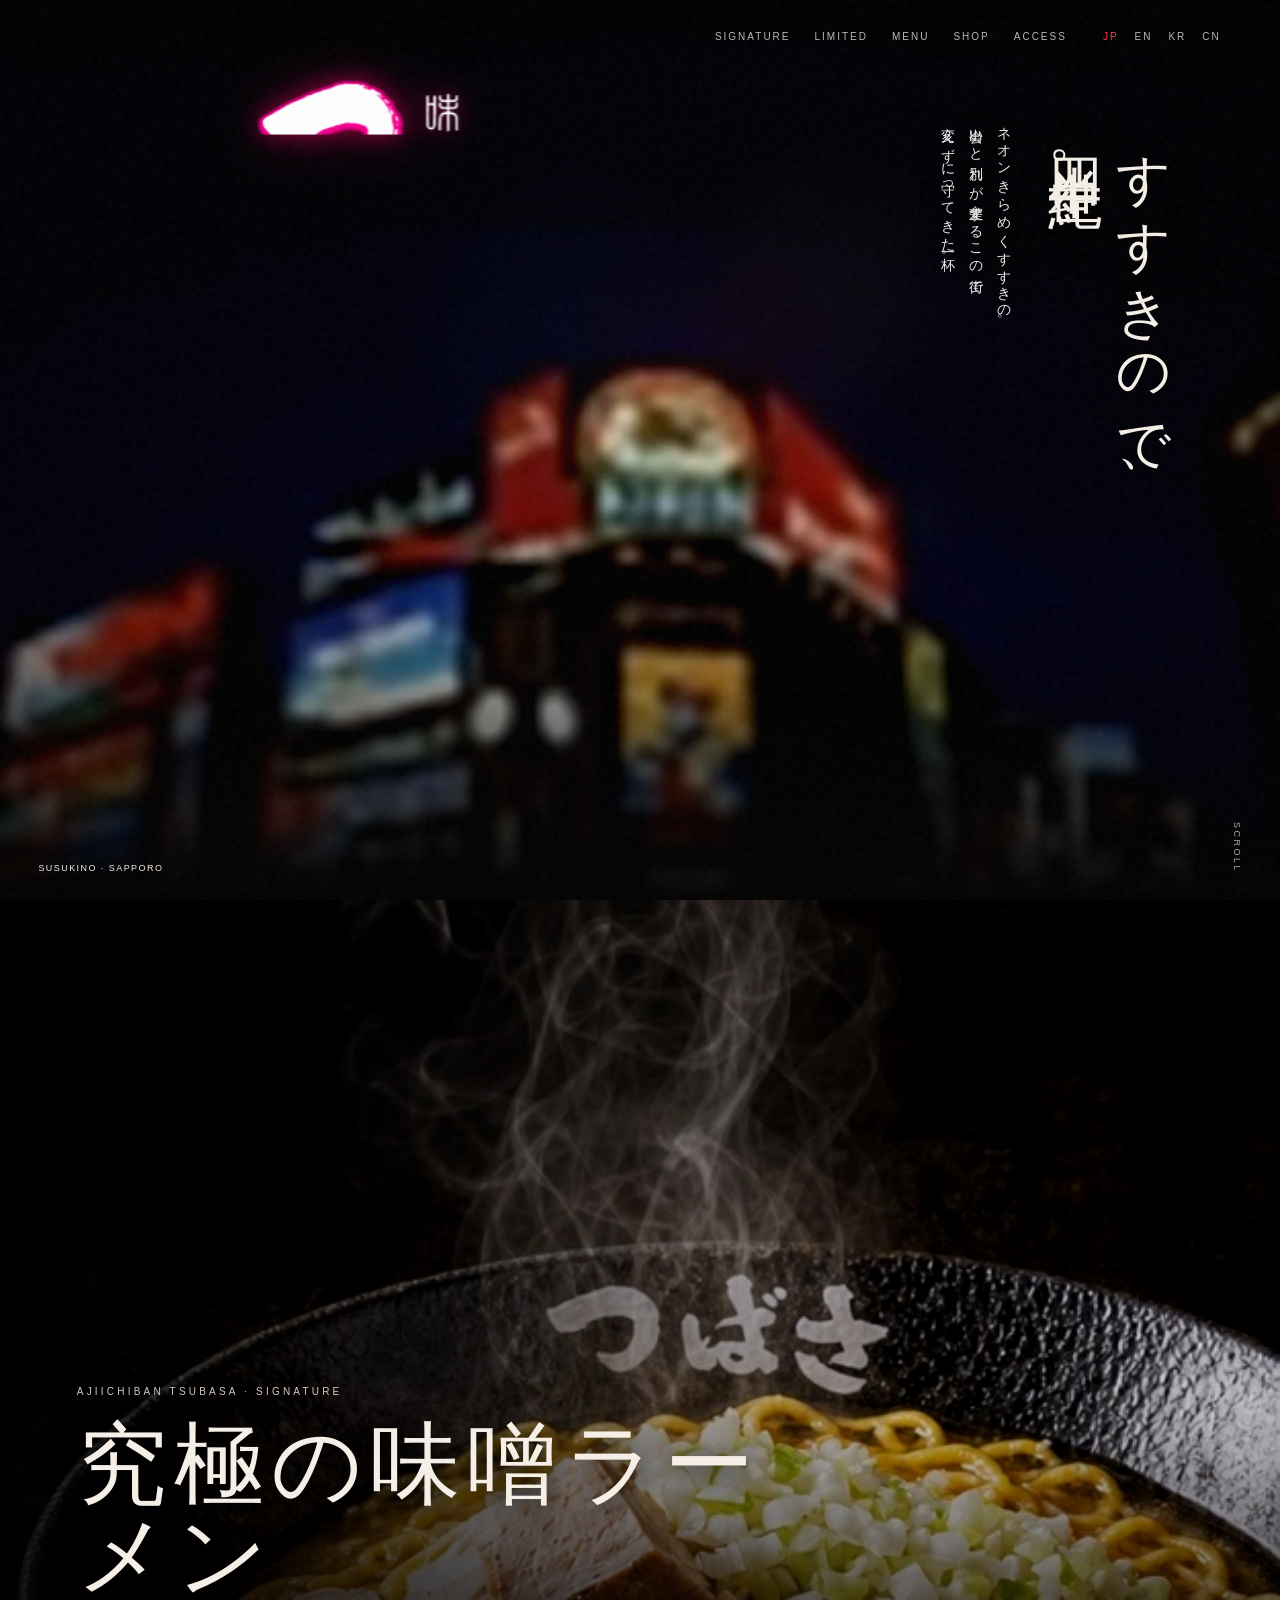
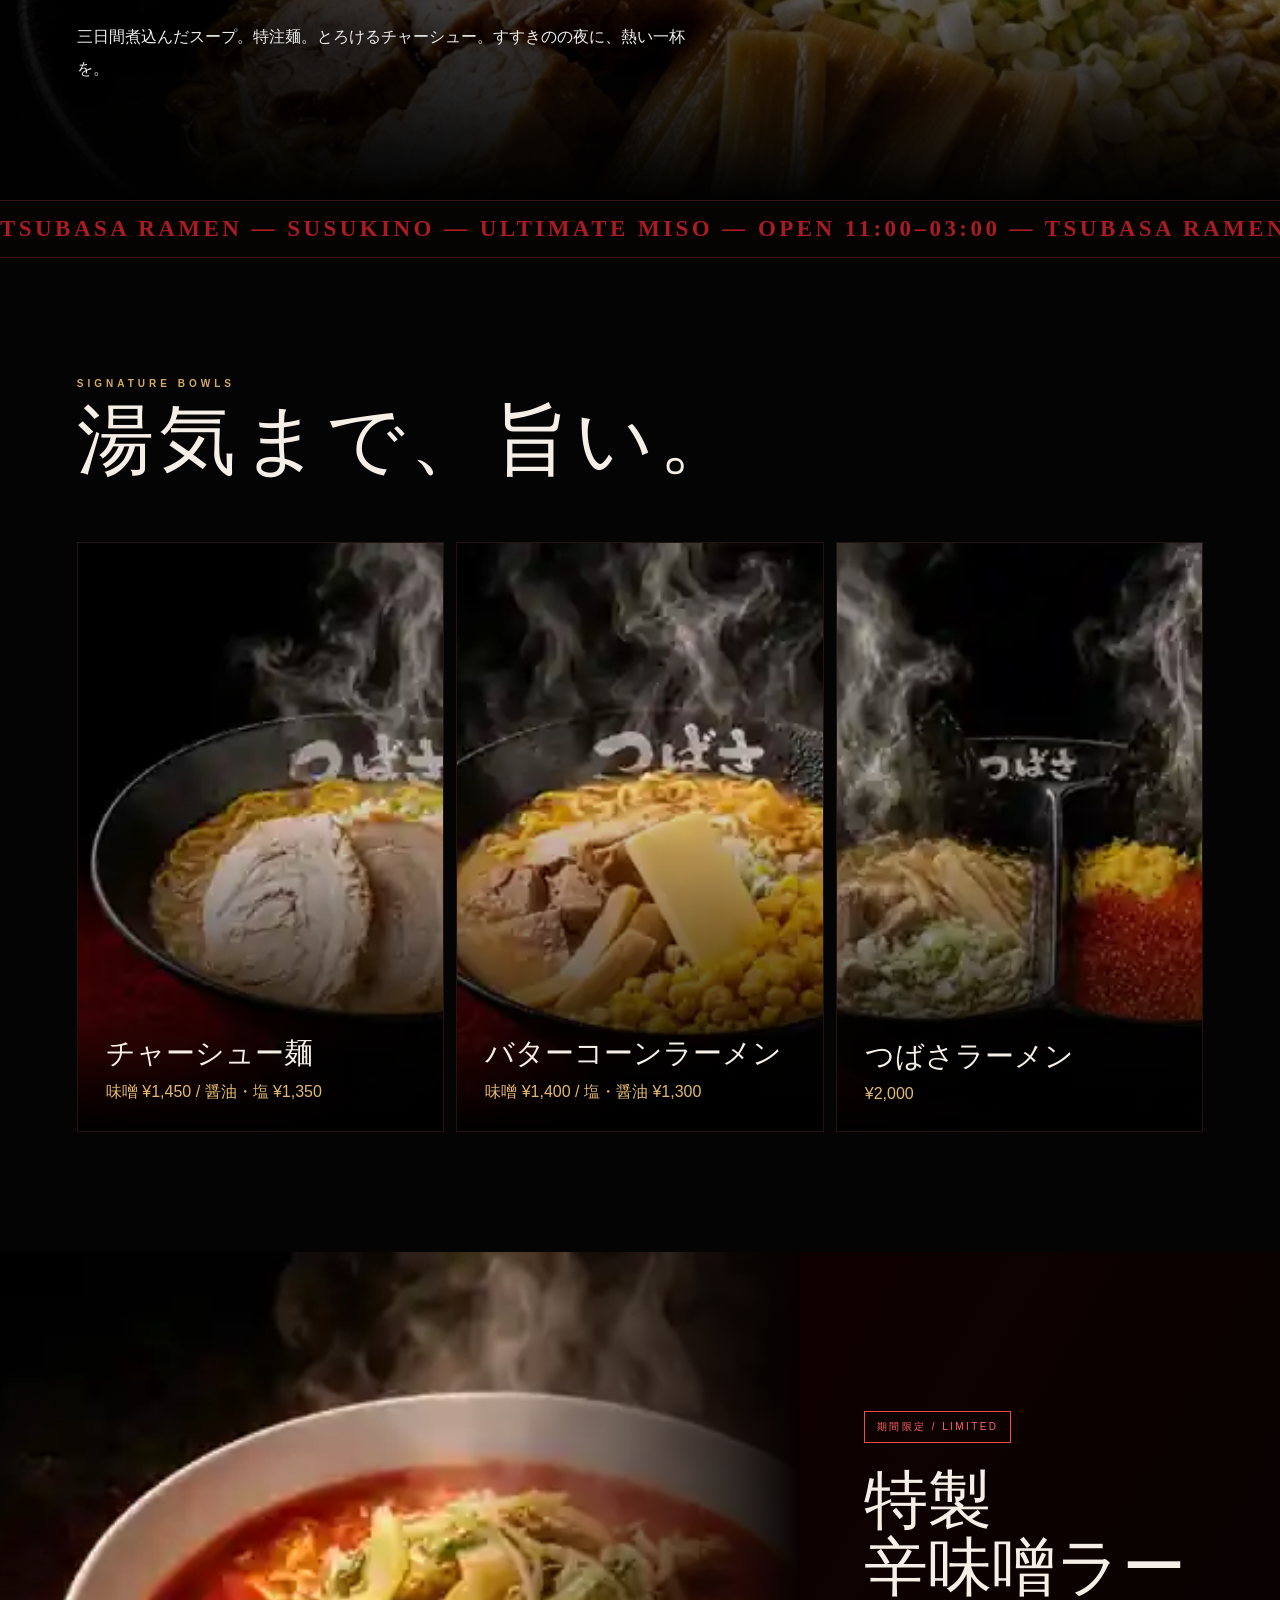
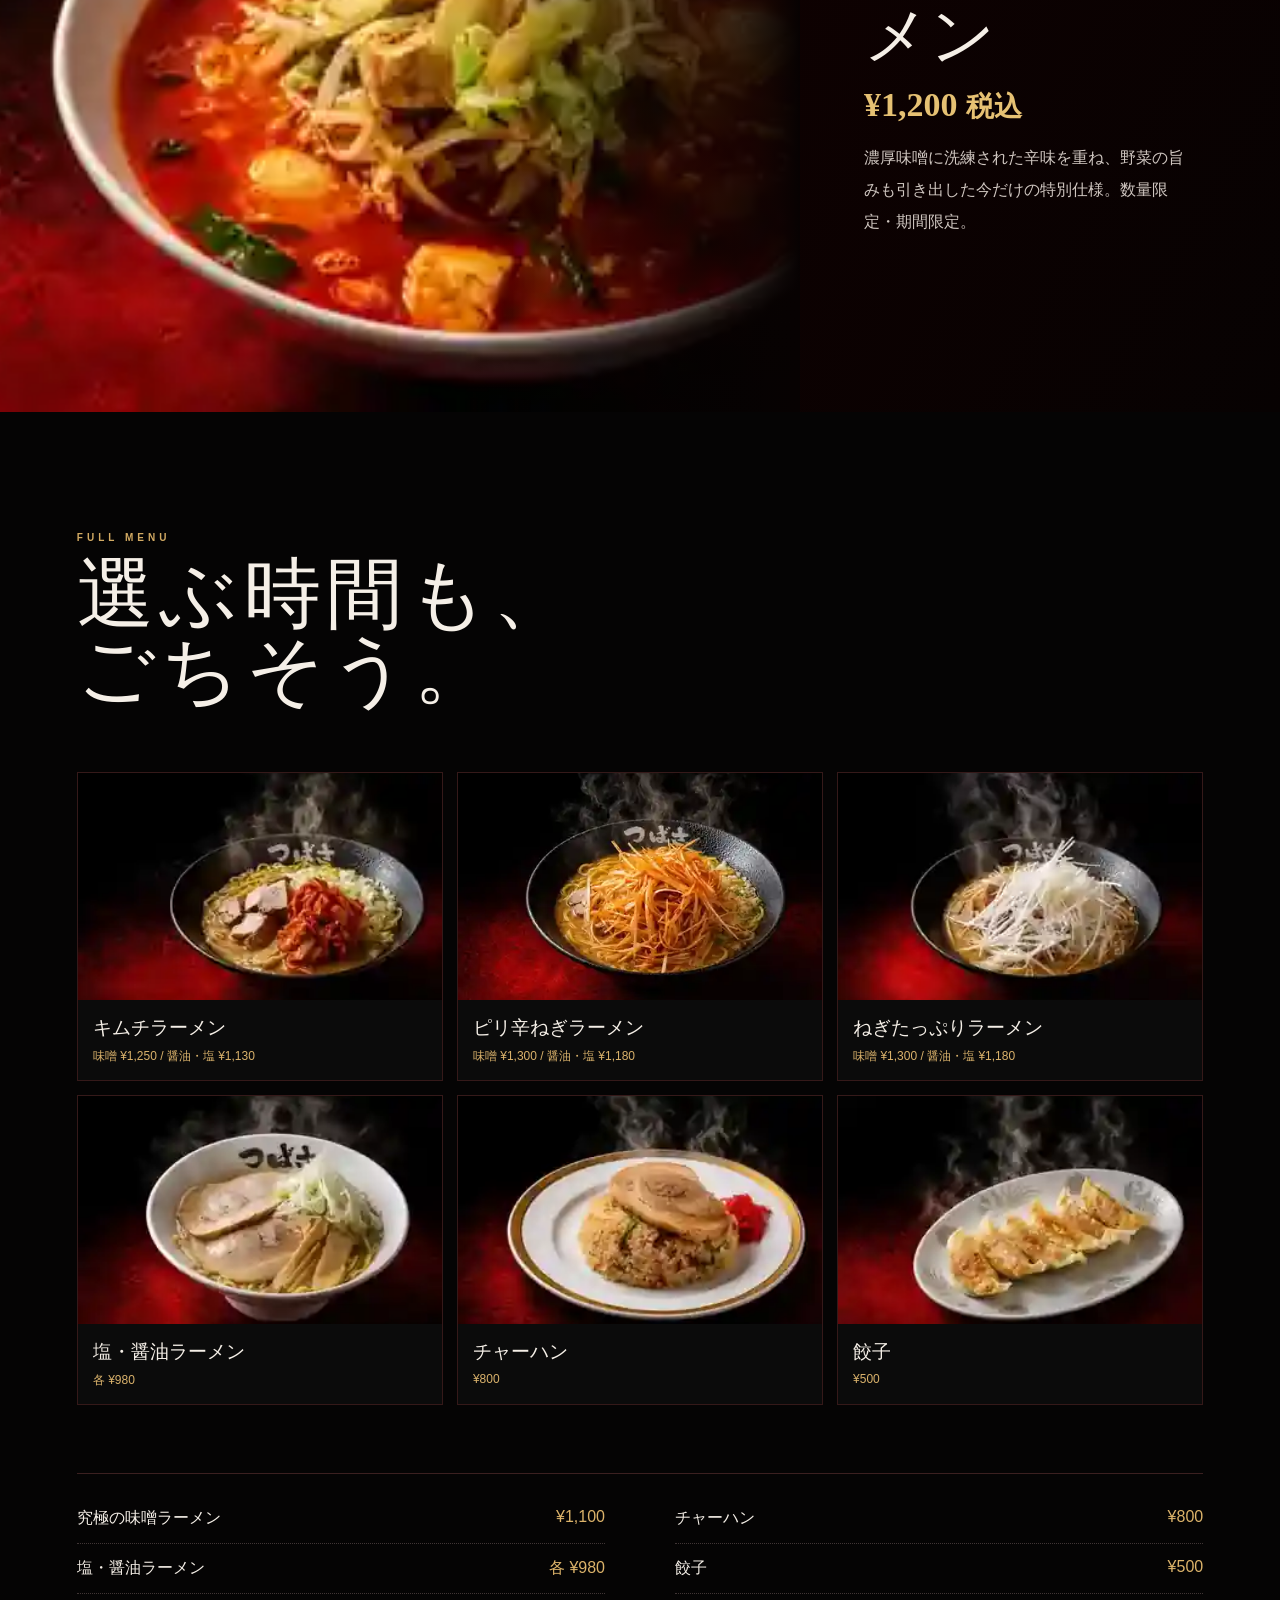
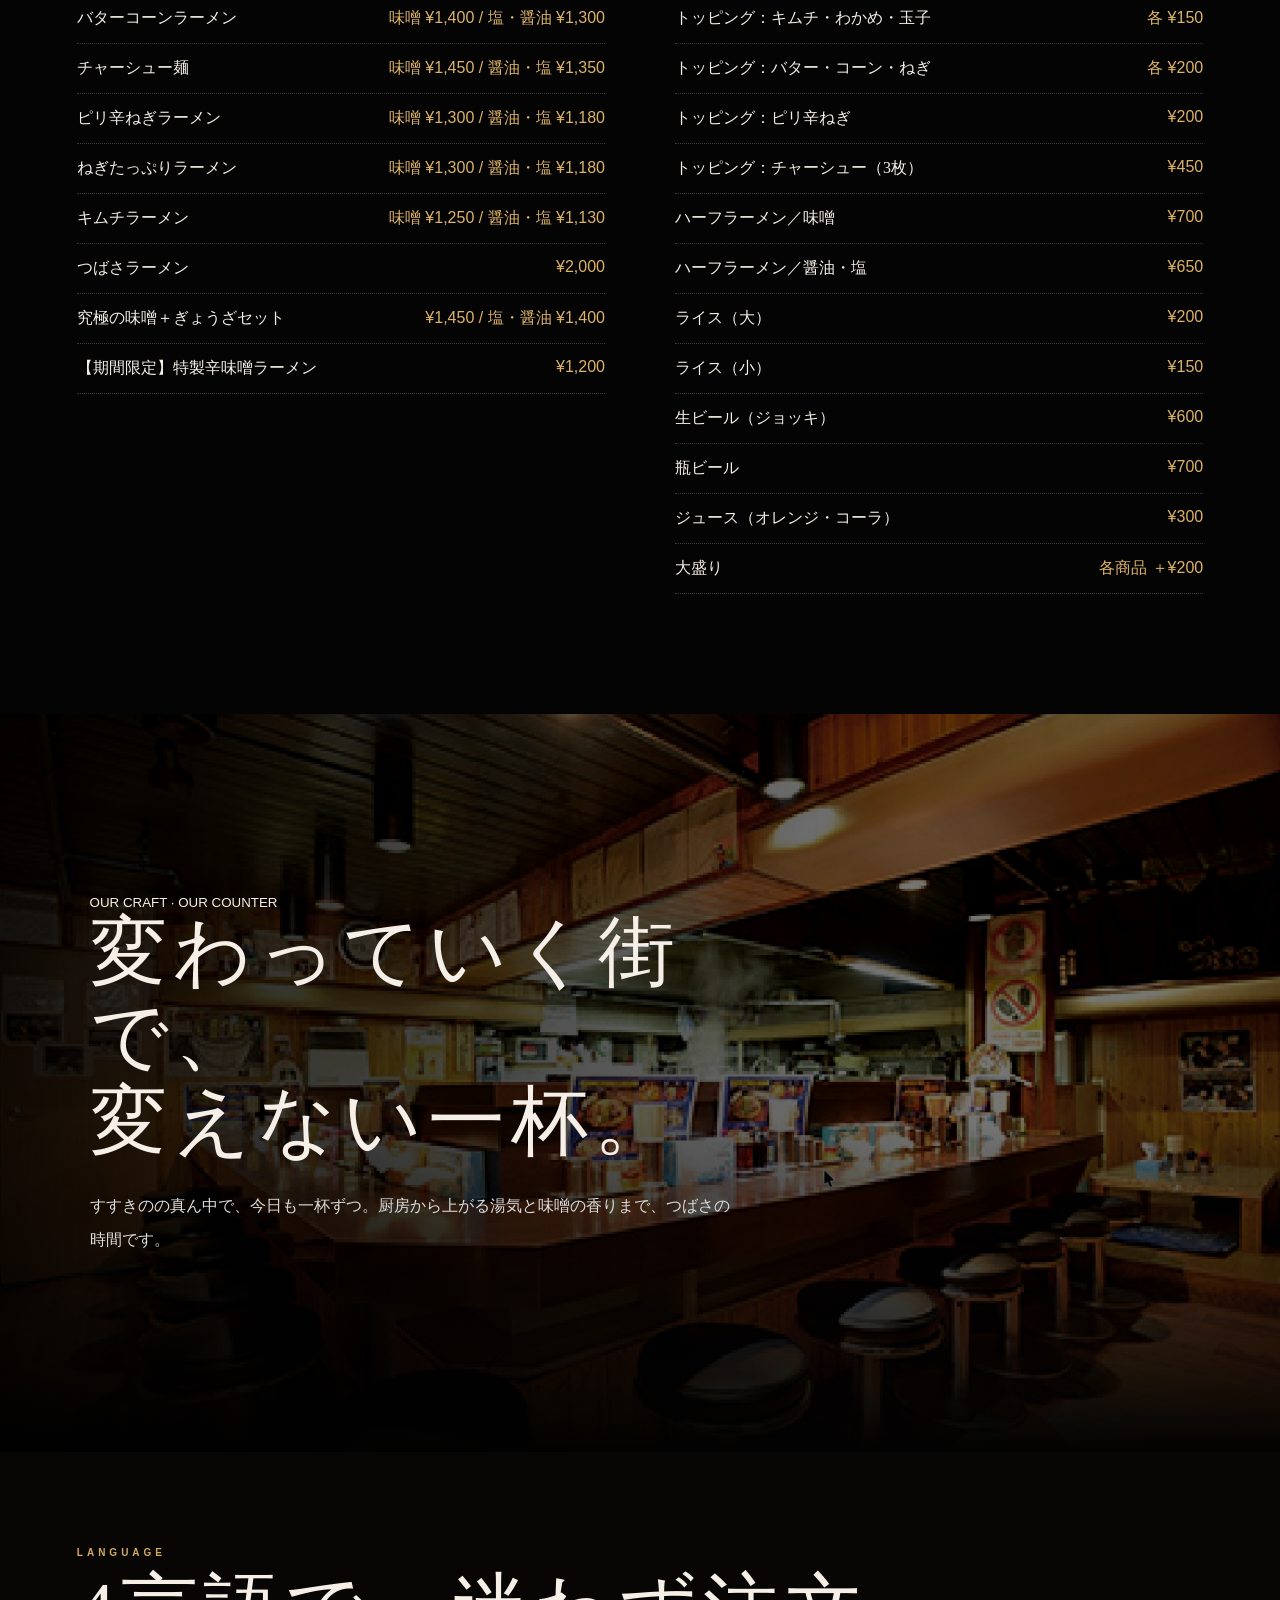
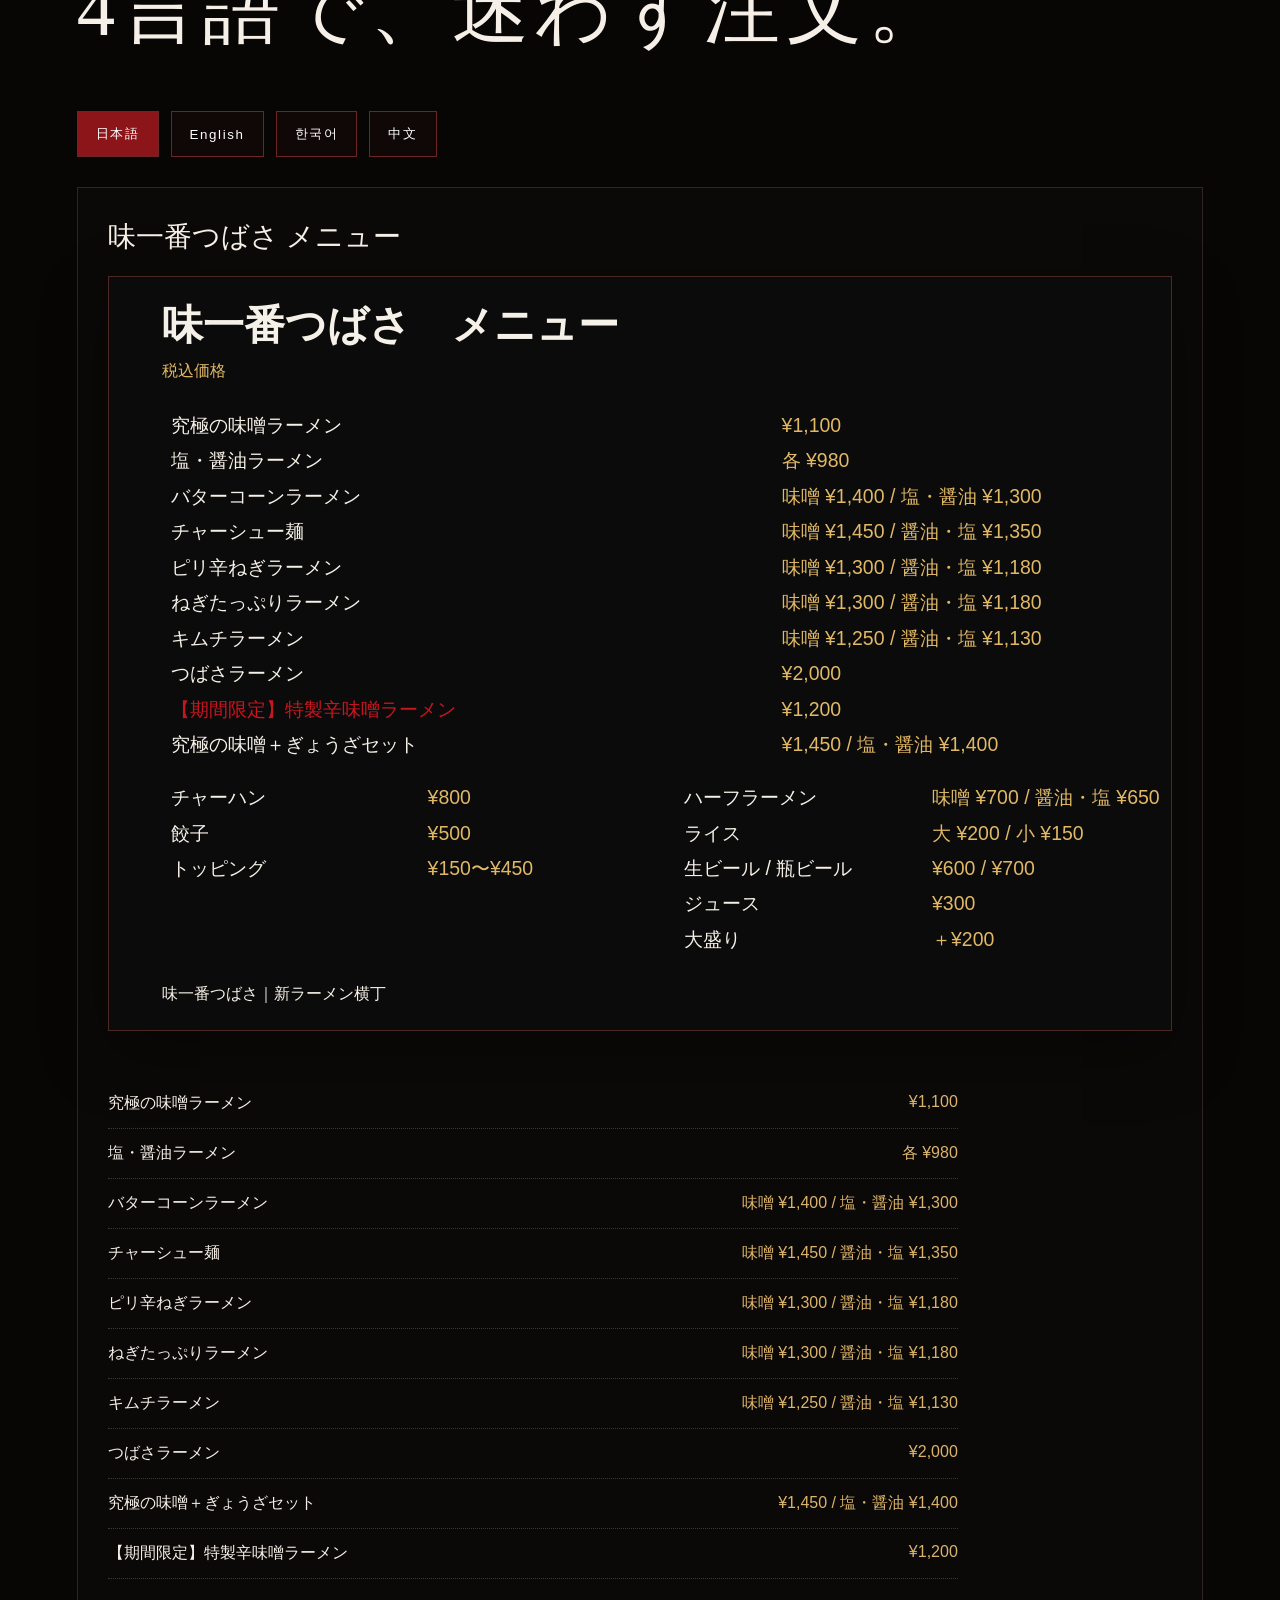
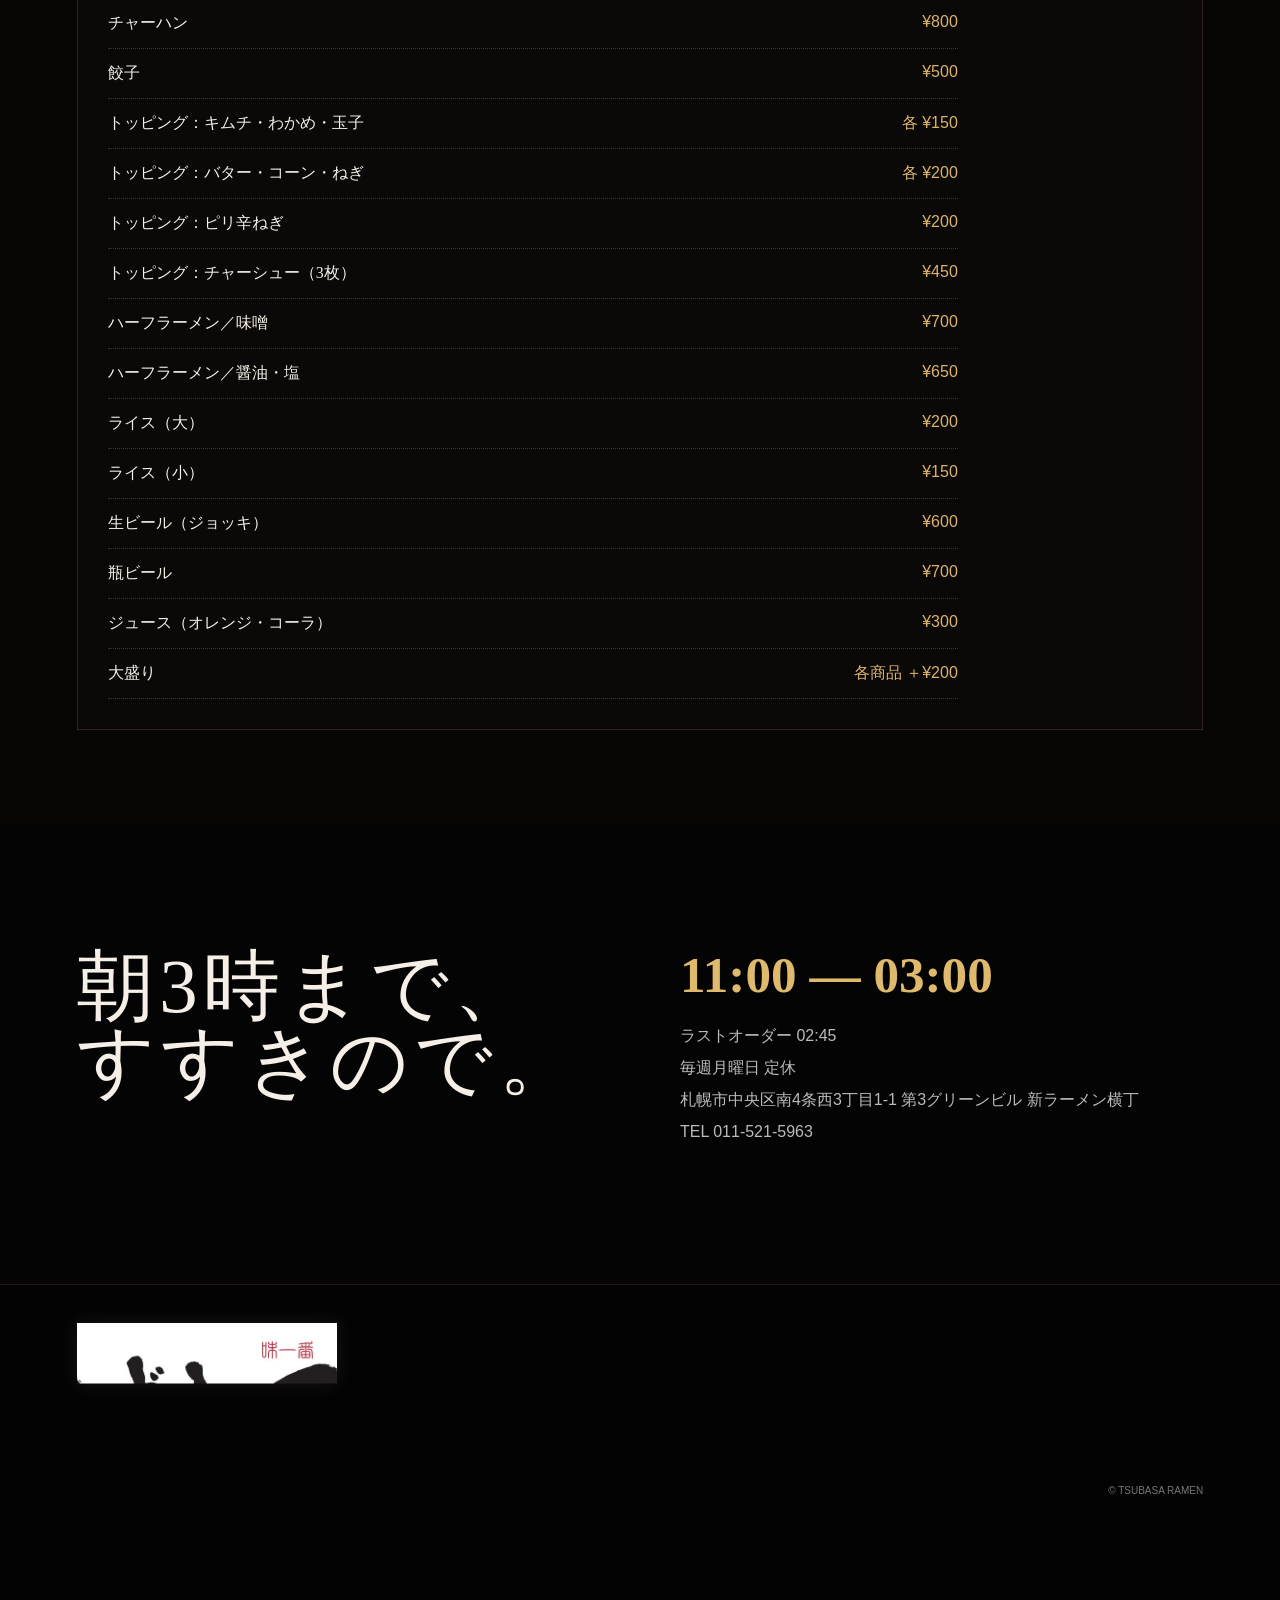
==== commit b2502245: "Rebuild Susukino hero atmosphere and reveal" ====
--- a/index.html
+++ b/index.html
@@ -1 +1 @@
-<!doctype html><html lang="ja"><head><meta charset="utf-8"><meta name="viewport" content="width=device-width,initial-scale=1,viewport-fit=cover"><meta name="theme-color" content="#020202"><title>味一番つばさ｜札幌すすきの 新ラーメン横丁</title><style>:root{--r:#c9151e;--g:#d2aa63;--p:#f5efe7}*{box-sizing:border-box}html{scroll-behavior:smooth;background:#020202}body{margin:0;background:#020202;color:var(--p);font-family:-apple-system,BlinkMacSystemFont,'Hiragino Sans','Yu Gothic',sans-serif;overflow-x:hidden}#fluidBack{position:fixed;inset:0;width:100%;height:100%;z-index:0}#fluidFront{position:fixed;inset:0;width:100%;height:100%;z-index:30;pointer-events:none;mix-blend-mode:screen;opacity:.38}.grain{position:fixed;inset:0;z-index:70;pointer-events:none;opacity:.07;background-image:url("data:image/svg+xml,%3Csvg viewBox='0 0 180 180' xmlns='http://www.w3.org/2000/svg'%3E%3Cfilter id='n'%3E%3CfeTurbulence type='fractalNoise' baseFrequency='.9' numOctaves='3'/%3E%3C/filter%3E%3Crect width='100%25' height='100%25' filter='url(%23n)' opacity='.55'/%3E%3C/svg%3E")}main,footer{position:relative;z-index:2}.nav{position:fixed;z-index:60;top:0;left:0;right:0;height:72px;padding:0 4vw;display:flex;align-items:center;justify-content:flex-end;background:linear-gradient(#000d,transparent)}.nav a,.langs button{color:#fff;background:none;border:0;text-decoration:none;font-size:10px;letter-spacing:.2em;opacity:.72}.navlinks{display:flex;gap:24px;margin-right:28px}.langs{display:flex}.langs button{padding:8px;cursor:pointer}.langs .on{color:#ff3b3f;opacity:1}.scene{height:100svh;min-height:720px;position:relative;overflow:hidden;background:#000}.bg{position:absolute;inset:0;background-position:center;background-size:cover;background-repeat:no-repeat}.shade{position:absolute;inset:0;background:linear-gradient(90deg,#000c 0,#0005 45%,#0001 72%),linear-gradient(0deg,#020202 0,transparent 45%)}.origin .bg{background-image:url('assets/susukino-intersection.jpg');background-position:center 58%;filter:brightness(.82) contrast(1.08)}.vlogo{position:absolute;z-index:5;left:43%;top:4.5vh;width:min(220px,18vw);height:auto;transform:translateX(-50%);filter:drop-shadow(0 0 18px rgba(255,0,120,.75));animation:neon 2.6s ease both}.originCopy{position:absolute;z-index:5;right:7vw;top:9vh;writing-mode:vertical-rl;text-shadow:0 4px 28px #000}.originCopy h1{font:400 clamp(30px,3.7vw,56px)/1.42 'Yu Mincho',serif;letter-spacing:.12em;margin:0 0 0 22px}.originCopy p{font:400 clamp(12px,1vw,16px)/2 'Yu Mincho',serif;letter-spacing:.13em;color:#eee}.caption{position:absolute;z-index:5;left:3vw;bottom:3vh;font-size:9px;letter-spacing:.16em}.scroll{position:absolute;z-index:5;right:3vw;bottom:3vh;writing-mode:vertical-rl;font-size:9px;letter-spacing:.28em;color:#aaa}.food .bg{filter:brightness(.86) contrast(1.08) saturate(1.03)}.miso .bg{background-image:url('assets/ramen-user.jpg');background-position:center 55%}.foodCopy{position:absolute;z-index:5;left:6vw;bottom:9vh;width:min(680px,78vw);text-shadow:0 4px 28px #000}.foodCopy small{font-size:10px;letter-spacing:.32em;color:#d5c7bd}.foodCopy h2{font:400 clamp(48px,6vw,94px)/1.05 'Yu Mincho',serif;letter-spacing:.08em;margin:.22em 0}.foodCopy p{font:400 15px/2 'Yu Mincho',serif;color:#eee}.marquee{position:relative;z-index:3;overflow:hidden;white-space:nowrap;border-block:1px solid #3a1517;background:#060303;padding:15px 0;color:#a91c22;font:900 23px Georgia,serif;letter-spacing:.15em}.marquee span{display:inline-block;animation:mq 25s linear infinite}.section{padding:110px 6vw;position:relative;background:#050404}.title{font:400 clamp(44px,6vw,90px)/.98 'Yu Mincho',serif;letter-spacing:.07em;margin:0 0 55px}.title small{display:block;color:var(--g);font:700 10px sans-serif;letter-spacing:.4em;margin-bottom:14px}.triptych{display:grid;grid-template-columns:repeat(3,1fr);gap:3px}.card{position:relative;min-height:620px;overflow:hidden;background:#111}.card img{position:absolute;inset:0;width:100%;height:100%;object-fit:cover;transition:.8s}.card:hover img{transform:scale(1.035)}.card:after{content:'';position:absolute;inset:0;background:linear-gradient(0deg,#000 0,transparent 62%)}.cap{position:absolute;z-index:2;left:26px;right:20px;bottom:25px}.cap h3{font:400 27px 'Yu Mincho',serif;margin:0 0 8px}.cap span{color:#e0ba70}.limited{display:grid;grid-template-columns:1.25fr .75fr;min-height:760px;padding:0;background:linear-gradient(120deg,#170000,#070202)}.limitedPhoto{position:relative;min-height:650px}.limitedPhoto img{width:100%;height:100%;object-fit:cover}.limitedPhoto:after{content:'';position:absolute;inset:0;background:linear-gradient(90deg,transparent 58%,#070202)}.limitedCopy{padding:7vw 5vw;display:flex;flex-direction:column;justify-content:center}.badge{align-self:flex-start;border:1px solid #ef4b4b;color:#ff6761;padding:8px 12px;font-size:10px;letter-spacing:.24em}.limited h2{font:400 clamp(44px,5vw,76px)/1.06 'Yu Mincho',serif;margin:24px 0 16px}.price{font:700 34px Georgia,serif;color:#e6c173}.limited p{line-height:2;color:#cfc6c0}.grid{display:grid;grid-template-columns:repeat(3,1fr);gap:12px}.tile{border:1px solid #2e1b1b;background:#0b0b0b;overflow:hidden}.tile img{width:100%;aspect-ratio:16/10;object-fit:cover;display:block}.meta{padding:15px}.meta h3{font:400 18px 'Yu Mincho',serif;margin:0 0 7px}.yen{font-size:12px;color:#dbb36c}.textmenu{display:grid;grid-template-columns:1fr 1fr;gap:70px;margin-top:68px;border-top:1px solid #3b2020}.col{padding-top:20px}.row{display:flex;justify-content:space-between;gap:18px;padding:14px 0;border-bottom:1px dotted #403535}.row b{font:400 16px 'Yu Mincho',serif}.row span{color:#dcb36a;white-space:nowrap}.store{min-height:82vh;position:relative;overflow:hidden}.store .bg{background-image:url('assets/store-interior.jpg');filter:brightness(.5) contrast(1.08)}.storeCopy{position:absolute;z-index:5;left:7vw;top:50%;transform:translateY(-50%);width:min(650px,82vw)}.storeCopy h2{font:400 clamp(46px,6vw,86px)/1.1 'Yu Mincho',serif;margin:0 0 25px;letter-spacing:.08em}.storeCopy p{line-height:2.1;color:#ddd}.menus{padding:95px 6vw;background:#070605}.menuButtons{display:flex;gap:12px;flex-wrap:wrap}.menuButtons button{border:1px solid #6c2424;background:#100707;color:#fff;padding:13px 18px;cursor:pointer;letter-spacing:.12em}.menuButtons button.on{background:#8b1518}.menuPanel{margin-top:30px;padding:30px;border:1px solid #312323;background:#0b0908}.menuPanel h3{font:400 28px 'Yu Mincho',serif;margin:0 0 20px}.menuPanel .row{max-width:850px}.access{display:grid;grid-template-columns:1fr 1fr;gap:80px;align-items:end}.hours{font:700 clamp(34px,4vw,58px) Georgia,serif;color:#dfba6d}.access p{line-height:2;color:#bbb}footer{padding:38px 6vw;border-top:1px solid #281616;background:#030303;color:#777;font-size:10px;display:flex;justify-content:space-between;align-items:center}.footerLogo{width:min(260px,42vw);height:auto;display:block;filter:drop-shadow(0 0 10px rgba(255,255,255,.08))}@keyframes neon{0%{opacity:0;filter:blur(25px) brightness(3) drop-shadow(0 0 50px #ff0077);transform:translateX(-50%) scale(.8)}100%{opacity:1;filter:blur(0) brightness(1.08) drop-shadow(0 0 20px rgba(255,0,120,.78));transform:translateX(-50%) scale(1)}}@keyframes mq{to{transform:translateX(-50%)}}@media(max-width:820px){.nav{height:58px;padding:0 14px}.navlinks{display:none}.scene{min-height:760px}.origin .bg{background-position:center bottom}.vlogo{left:45%;top:4vh;width:30vw;max-width:145px}.originCopy{right:4vw;top:7vh}.originCopy h1{font-size:clamp(27px,7.2vw,40px);margin-left:12px}.originCopy p{font-size:11px;line-height:1.8}.miso .bg{background-size:auto 100%;background-position:center 54%}.food .shade{background:linear-gradient(0deg,#020202 0,#0008 50%,#0001)}.foodCopy{left:7vw;bottom:7vh;width:86vw}.foodCopy h2{font-size:clamp(40px,11vw,58px)}.section{padding:80px 20px}.triptych{grid-template-columns:1fr}.card{min-height:68svh}.limited{grid-template-columns:1fr}.limitedPhoto{min-height:58svh}.limitedPhoto:after{background:linear-gradient(0deg,#070202,transparent 42%)}.limitedCopy{padding:55px 22px}.grid{grid-template-columns:1fr 1fr;gap:7px}.meta{padding:11px}.meta h3{font-size:14px}.yen{font-size:10px}.textmenu{grid-template-columns:1fr;gap:0}.storeCopy{left:8vw;width:84vw}.menus{padding:75px 20px}.menuPanel{padding:18px}.access{grid-template-columns:1fr;gap:35px}footer{display:block;line-height:2}}@media(prefers-reduced-motion:reduce){*{animation:none!important;transition:none!important}}</style></head><body><canvas id="fluidBack"></canvas><canvas id="fluidFront"></canvas><div class="grain"></div><main><header class="nav"><nav class="navlinks"><a href="#signature">SIGNATURE</a><a href="#limited">LIMITED</a><a href="#menu">MENU</a><a href="#shop">SHOP</a><a href="#access">ACCESS</a></nav><div class="langs"><button data-lang="ja" class="on">JP</button><button data-lang="en">EN</button><button data-lang="ko">KR</button><button data-lang="zh">CN</button></div></header><section class="scene origin"><div class="bg"></div><div class="shade"></div><img class="vlogo" src="assets/logo-vertical.svg" alt="味一番つばさ"><div class="originCopy"><h1 data-k="originH">すすきので、<br>四半世紀。</h1><p data-k="originP">ネオンきらめくすすきの。<br>出会いと別れが交差するこの街で、<br>変えずに守ってきた一杯。</p></div><div class="caption">SUSUKINO · SAPPORO</div><div class="scroll">SCROLL</div></section><section class="scene food miso"><div class="bg"></div><div class="shade"></div><div class="foodCopy"><small>AJIICHIBAN TSUBASA · SIGNATURE</small><h2 data-k="misoH">究極の味噌ラーメン</h2><p data-k="misoP">三日間煮込んだスープ。特注麺。とろけるチャーシュー。すすきのの夜に、熱い一杯を。</p></div></section><div class="marquee"><span>TSUBASA RAMEN — SUSUKINO — ULTIMATE MISO — OPEN 11:00–03:00 — TSUBASA RAMEN — SUSUKINO — ULTIMATE MISO — OPEN 11:00–03:00 — </span></div><section id="signature" class="section"><h2 class="title"><small>SIGNATURE BOWLS</small><span data-k="sigH">湯気まで、旨い。</span></h2><div class="triptych"><article class="card"><img src="assets/food/chashu.webp" alt="チャーシュー麺"><div class="cap"><h3 data-k="chashu">チャーシュー麺</h3><span data-k="chashuP">味噌 ¥1,450 / 醤油・塩 ¥1,350</span></div></article><article class="card"><img src="assets/food/butter.webp" alt="バターコーンラーメン"><div class="cap"><h3 data-k="butter">バターコーンラーメン</h3><span data-k="butterP">味噌 ¥1,400 / 塩・醤油 ¥1,300</span></div></article><article class="card"><img src="assets/food/hero.webp" alt="つばさラーメン"><div class="cap"><h3 data-k="tsubasa">つばさラーメン</h3><span>¥2,000</span></div></article></div></section><section id="limited" class="limited"><div class="limitedPhoto"><img src="assets/food/limited.webp" alt="特製辛味噌ラーメン"></div><div class="limitedCopy"><span class="badge" data-k="limitedBadge">期間限定 / LIMITED</span><h2 data-k="limitedH">特製<br>辛味噌ラーメン</h2><div class="price">¥1,200 <small data-k="tax">税込</small></div><p data-k="limitedP">濃厚味噌に洗練された辛味を重ね、野菜の旨みも引き出した今だけの特別仕様。数量限定・期間限定。</p></div></section><section id="menu" class="section"><h2 class="title"><small>FULL MENU</small><span data-k="menuH">選ぶ時間も、<br>ごちそう。</span></h2><div class="grid"><article class="tile"><img src="assets/food/kimchi.webp"><div class="meta"><h3 data-k="kimchi">キムチラーメン</h3><div class="yen">味噌 ¥1,250 / 醤油・塩 ¥1,130</div></div></article><article class="tile"><img src="assets/food/spicy.webp"><div class="meta"><h3 data-k="spicy">ピリ辛ねぎラーメン</h3><div class="yen">味噌 ¥1,300 / 醤油・塩 ¥1,180</div></div></article><article class="tile"><img src="assets/food/negi.webp"><div class="meta"><h3 data-k="negi">ねぎたっぷりラーメン</h3><div class="yen">味噌 ¥1,300 / 醤油・塩 ¥1,180</div></div></article><article class="tile"><img src="assets/food/shio.webp"><div class="meta"><h3 data-k="shio">塩・醤油ラーメン</h3><div class="yen">各 ¥980</div></div></article><article class="tile"><img src="assets/food/fried.webp"><div class="meta"><h3 data-k="fried">チャーハン</h3><div class="yen">¥800</div></div></article><article class="tile"><img src="assets/food/gyoza.webp"><div class="meta"><h3 data-k="gyoza">餃子</h3><div class="yen">¥500</div></div></article></div><div class="textmenu"><div class="col"><div class="row"><b data-k="miso">究極の味噌ラーメン</b><span>¥1,100</span></div><div class="row"><b data-k="shio">塩・醤油ラーメン</b><span>各 ¥980</span></div><div class="row"><b data-k="negi">ねぎたっぷりラーメン</b><span>味噌 ¥1,300</span></div><div class="row"><b data-k="kimchi">キムチラーメン</b><span>味噌 ¥1,250</span></div></div><div class="col"><div class="row"><b data-k="chashu">チャーシュー麺</b><span>味噌 ¥1,450</span></div><div class="row"><b data-k="butter">バターコーンラーメン</b><span>味噌 ¥1,400</span></div><div class="row"><b data-k="fried">チャーハン</b><span>¥800</span></div><div class="row"><b data-k="gyoza">餃子</b><span>¥500</span></div></div></div></section><section id="shop" class="store"><div class="bg"></div><div class="shade"></div><div class="storeCopy"><small>OUR CRAFT · OUR COUNTER</small><h2 data-k="shopH">変わっていく街で、<br>変えない一杯。</h2><p data-k="shopP">すすきのの真ん中で、今日も一杯ずつ。厨房から上がる湯気と味噌の香りまで、つばさの時間です。</p></div></section><section class="menus"><h2 class="title"><small>LANGUAGE</small><span data-k="langH">4言語で、迷わず注文。</span></h2><div class="menuButtons"><button data-lang="ja" class="on">日本語</button><button data-lang="en">English</button><button data-lang="ko">한국어</button><button data-lang="zh">中文</button></div><div class="menuPanel"><h3 data-k="panelH">味一番つばさ メニュー</h3><div class="row"><b data-k="miso">究極の味噌ラーメン</b><span>¥1,100</span></div><div class="row"><b data-k="butter">バターコーンラーメン</b><span>¥1,400</span></div><div class="row"><b data-k="chashu">チャーシュー麺</b><span>¥1,450</span></div><div class="row"><b data-k="tsubasa">つばさラーメン</b><span>¥2,000</span></div><div class="row"><b data-k="fried">チャーハン</b><span>¥800</span></div><div class="row"><b data-k="gyoza">餃子</b><span>¥500</span></div></div></section><section id="access" class="section"><div class="access"><h2 class="title" data-k="accessH">朝3時まで、<br>すすきので。</h2><div><div class="hours">11:00 — 03:00</div><p data-k="accessP">ラストオーダー 02:45<br>毎週月曜日 定休<br>札幌市中央区南4条西3丁目1-1 第3グリーンビル 新ラーメン横丁<br>TEL 011-521-5963</p></div></div></section></main><footer><div><img class="footerLogo" src="assets/logo-horizontal.jpg" alt="味一番つばさ"></div><div>© TSUBASA RAMEN</div></footer><script src="fluid.js"></script><script>const D={ja:{originH:'すすきので、<br>四半世紀。',originP:'ネオンきらめくすすきの。<br>出会いと別れが交差するこの街で、<br>変えずに守ってきた一杯。',misoH:'究極の味噌ラーメン',misoP:'三日間煮込んだスープ。特注麺。とろけるチャーシュー。すすきのの夜に、熱い一杯を。',sigH:'湯気まで、旨い。',limitedBadge:'期間限定 / LIMITED',limitedH:'特製<br>辛味噌ラーメン',tax:'税込',limitedP:'濃厚味噌に洗練された辛味を重ね、野菜の旨みも引き出した今だけの特別仕様。数量限定・期間限定。',menuH:'選ぶ時間も、<br>ごちそう。',chashu:'チャーシュー麺',chashuP:'味噌 ¥1,450 / 醤油・塩 ¥1,350',butter:'バターコーンラーメン',butterP:'味噌 ¥1,400 / 塩・醤油 ¥1,300',tsubasa:'つばさラーメン',kimchi:'キムチラーメン',spicy:'ピリ辛ねぎラーメン',negi:'ねぎたっぷりラーメン',shio:'塩・醤油ラーメン',fried:'チャーハン',gyoza:'餃子',miso:'究極の味噌ラーメン',shopH:'変わっていく街で、<br>変えない一杯。',shopP:'すすきのの真ん中で、今日も一杯ずつ。厨房から上がる湯気と味噌の香りまで、つばさの時間です。',langH:'4言語で、迷わず注文。',panelH:'味一番つばさ メニュー',accessH:'朝3時まで、<br>すすきので。',accessP:'ラストオーダー 02:45<br>毎週月曜日 定休<br>札幌市中央区南4条西3丁目1-1 第3グリーンビル 新ラーメン横丁<br>TEL 011-521-5963'},en:{originH:'In Susukino,<br>for a quarter century.',originP:'In a district of neon and encounters,<br>one bowl has stayed true.',misoH:'Ultimate Miso Ramen',misoP:'Broth simmered for three days. Custom noodles. Tender chashu. A hot bowl for the nights of Sapporo.',sigH:'You can taste the steam.',limitedBadge:'LIMITED TIME',limitedH:'Special<br>Spicy Miso Ramen',tax:'tax incl.',limitedP:'Rich miso layered with refined heat and vegetable umami. Limited time and limited quantity.',menuH:'Choosing is part<br>of the feast.',chashu:'Chashu Ramen',chashuP:'Miso ¥1,450 / Soy・Salt ¥1,350',butter:'Butter Corn Ramen',butterP:'Miso ¥1,400 / Salt・Soy ¥1,300',tsubasa:'Tsubasa Ramen',kimchi:'Kimchi Ramen',spicy:'Spicy Green Onion Ramen',negi:'Green Onion Ramen',shio:'Salt / Soy Sauce Ramen',fried:'Fried Rice',gyoza:'Gyoza',miso:'Ultimate Miso Ramen',shopH:'A changing city.<br>An unchanged bowl.',shopP:'One bowl at a time in the heart of Susukino. Steam and miso aroma rise from behind the counter.',langH:'Order easily in 4 languages.',panelH:'Tsubasa Menu',accessH:'In Susukino,<br>until 3 AM.',accessP:'Last order 2:45 AM<br>Closed Mondays<br>Shin Ramen Yokocho, 3rd Green Bldg., Minami 4-jo Nishi 3-chome 1-1, Chuo-ku, Sapporo<br>TEL 011-521-5963'},ko:{originH:'스스키노에서,<br>사반세기.',originP:'네온이 빛나는 스스키노에서<br>변함없이 지켜온 한 그릇.',misoH:'궁극의 미소 라멘',misoP:'3일간 끓인 스프, 특주 면, 부드러운 차슈. 삿포로의 밤을 위한 뜨거운 한 그릇.',sigH:'김까지 맛있다.',limitedBadge:'기간 한정 / LIMITED',limitedH:'특제<br>매운 미소 라멘',tax:'세금 포함',limitedP:'진한 미소에 세련된 매운맛과 채소의 감칠맛을 더한 특별한 한 그릇. 수량・기간 한정.',menuH:'고르는 시간도,<br>맛의 일부.',chashu:'차슈 라멘',chashuP:'미소 1,450엔 / 간장・소금 1,350엔',butter:'버터 콘 라멘',butterP:'미소 1,400엔 / 소금・간장 1,300엔',tsubasa:'츠바사 라멘',kimchi:'김치 라멘',spicy:'매운 파 라멘',negi:'파 듬뿍 라멘',shio:'소금 / 간장 라멘',fried:'볶음밥',gyoza:'교자',miso:'궁극의 미소 라멘',shopH:'변하는 거리에서,<br>변하지 않는 한 그릇.',shopP:'스스키노 한가운데에서 오늘도 한 그릇씩. 카운터 너머로 김과 미소 향이 올라옵니다.',langH:'4개 언어로 편하게 주문.',panelH:'츠바사 메뉴',accessH:'스스키노에서,<br>새벽 3시까지.',accessP:'라스트 오더 02:45<br>매주 월요일 휴무<br>삿포로시 주오구 미나미4조 니시3초메 1-1 제3그린빌딩 신라멘요코초<br>TEL 011-521-5963'},zh:{originH:'在薄野，<br>四分之一个世纪。',originP:'霓虹闪耀的薄野，<br>有一碗味道始终坚持不变。',misoH:'究极味噌拉面',misoP:'熬煮三天的汤底、特制面条、柔嫩叉烧。为札幌的夜晚奉上一碗热腾腾的拉面。',sigH:'连热气都诱人。',limitedBadge:'期间限定 / LIMITED',limitedH:'特制<br>辣味噌拉面',tax:'含税',limitedP:'浓郁味噌融合细腻辣味与蔬菜鲜味。限定期间、限定数量供应。',menuH:'挑选的时间，<br>也是美味的一部分。',chashu:'叉烧拉面',chashuP:'味噌 1,450日元 / 酱油・盐味 1,350日元',butter:'黄油玉米拉面',butterP:'味噌 1,400日元 / 盐味・酱油 1,300日元',tsubasa:'翼拉面',kimchi:'泡菜拉面',spicy:'香辣葱丝拉面',negi:'葱量十足拉面',shio:'盐味 / 酱油拉面',fried:'炒饭',gyoza:'饺子',miso:'究极味噌拉面',shopH:'变化的街道，<br>不变的一碗。',shopP:'在薄野中心，每天一碗一碗地做好。吧台另一侧升起热气与味噌香气。',langH:'4种语言，轻松点餐。',panelH:'翼拉面 菜单',accessH:'在薄野，<br>营业至凌晨3点。',accessP:'最后点餐 02:45<br>每周一休息<br>札幌市中央区南4条西3丁目1-1 第3绿色大楼 新拉面横丁<br>TEL 011-521-5963'}};function setLang(l){const d=D[l];document.documentElement.lang=l;document.querySelectorAll('[data-k]').forEach(e=>{if(d[e.dataset.k]!=null)e.innerHTML=d[e.dataset.k]});document.querySelectorAll('[data-lang]').forEach(b=>b.classList.toggle('on',b.dataset.lang===l))}document.querySelectorAll('[data-lang]').forEach(b=>b.onclick=()=>setLang(b.dataset.lang));</script></body></html>+<!doctype html><html lang="ja"><head><meta charset="utf-8"><meta name="viewport" content="width=device-width,initial-scale=1,viewport-fit=cover"><meta name="theme-color" content="#020202"><title>味一番つばさ｜札幌すすきの 新ラーメン横丁</title><style>:root{--r:#c9151e;--g:#d2aa63;--p:#f5efe7}*{box-sizing:border-box}html{scroll-behavior:smooth;background:#020202}body{margin:0;background:#020202;color:var(--p);font-family:-apple-system,BlinkMacSystemFont,'Hiragino Sans','Yu Gothic',sans-serif;overflow-x:hidden}#fluidBack{position:fixed;inset:0;width:100%;height:100%;z-index:0}#fluidFront{position:fixed;inset:0;width:100%;height:100%;z-index:30;pointer-events:none;mix-blend-mode:screen;opacity:.38}.grain{position:fixed;inset:0;z-index:70;pointer-events:none;opacity:.07;background-image:url("data:image/svg+xml,%3Csvg viewBox='0 0 180 180' xmlns='http://www.w3.org/2000/svg'%3E%3Cfilter id='n'%3E%3CfeTurbulence type='fractalNoise' baseFrequency='.9' numOctaves='3'/%3E%3C/filter%3E%3Crect width='100%25' height='100%25' filter='url(%23n)' opacity='.55'/%3E%3C/svg%3E")}main,footer{position:relative;z-index:2}.nav{position:fixed;z-index:60;top:0;left:0;right:0;height:72px;padding:0 4vw;display:flex;align-items:center;justify-content:flex-end;background:linear-gradient(#000d,transparent)}.nav a,.langs button{color:#fff;background:none;border:0;text-decoration:none;font-size:10px;letter-spacing:.2em;opacity:.72}.navlinks{display:flex;gap:24px;margin-right:28px}.langs{display:flex}.langs button{padding:8px;cursor:pointer}.langs .on{color:#ff3b3f;opacity:1}.scene{height:100svh;min-height:720px;position:relative;overflow:hidden;background:#000}.bg{position:absolute;inset:0;background-position:center;background-size:cover;background-repeat:no-repeat}.shade{position:absolute;inset:0;background:linear-gradient(90deg,#000c 0,#0005 45%,#0001 72%),linear-gradient(0deg,#020202 0,transparent 45%)}.origin .bg{background-image:url('assets/susukino-intersection.jpg');background-position:center 58%;filter:brightness(.72) contrast(1.22) saturate(1.18);transform:scale(1.025);animation:cityBreath 8s ease-in-out infinite alternate}.origin:before{content:'';position:absolute;inset:-8%;z-index:1;pointer-events:none;background:radial-gradient(circle at 56% 35%,rgba(255,20,80,.15),transparent 20%),radial-gradient(circle at 72% 43%,rgba(255,50,20,.12),transparent 17%),radial-gradient(circle at 34% 46%,rgba(40,100,255,.09),transparent 20%);mix-blend-mode:screen;filter:blur(18px);animation:neonPulse 5.8s ease-in-out infinite alternate}.origin:after{content:'';position:absolute;inset:0;z-index:2;pointer-events:none;background:linear-gradient(110deg,transparent 20%,rgba(255,255,255,.025) 45%,transparent 67%);animation:nightDrift 11s ease-in-out infinite alternate}.vlogo{position:absolute;z-index:5;left:43%;top:4.5vh;width:min(220px,18vw);height:auto;opacity:0;transform:translateX(-50%) translateY(20px) scale(.96);filter:blur(18px) brightness(1.8) drop-shadow(0 0 38px rgba(255,0,120,.7));animation:logoMaterialize 4.2s cubic-bezier(.22,.72,.2,1) .55s forwards}.originCopy{position:absolute;z-index:5;right:7vw;top:9vh;writing-mode:vertical-rl;text-shadow:0 4px 28px #000}.originCopy h1{font:400 clamp(30px,3.7vw,56px)/1.42 'Yu Mincho',serif;letter-spacing:.12em;margin:0 0 0 22px}.originCopy p{font:400 clamp(12px,1vw,16px)/2 'Yu Mincho',serif;letter-spacing:.13em;color:#eee}.caption{position:absolute;z-index:5;left:3vw;bottom:3vh;font-size:9px;letter-spacing:.16em}.scroll{position:absolute;z-index:5;right:3vw;bottom:3vh;writing-mode:vertical-rl;font-size:9px;letter-spacing:.28em;color:#aaa}.food .bg{filter:brightness(.86) contrast(1.08) saturate(1.03)}.miso .bg{background-image:url('assets/ramen-user.jpg');background-position:center 55%}.foodCopy{position:absolute;z-index:5;left:6vw;bottom:9vh;width:min(680px,78vw);text-shadow:0 4px 28px #000}.foodCopy small{font-size:10px;letter-spacing:.32em;color:#d5c7bd}.foodCopy h2{font:400 clamp(48px,6vw,94px)/1.05 'Yu Mincho',serif;letter-spacing:.08em;margin:.22em 0}.foodCopy p{font:400 15px/2 'Yu Mincho',serif;color:#eee}.marquee{position:relative;z-index:3;overflow:hidden;white-space:nowrap;border-block:1px solid #3a1517;background:#060303;padding:15px 0;color:#a91c22;font:900 23px Georgia,serif;letter-spacing:.15em}.marquee span{display:inline-block;animation:mq 25s linear infinite}.section{padding:110px 6vw;position:relative;background:#050404}.title{font:400 clamp(44px,6vw,90px)/.98 'Yu Mincho',serif;letter-spacing:.07em;margin:0 0 55px}.title small{display:block;color:var(--g);font:700 10px sans-serif;letter-spacing:.4em;margin-bottom:14px}.triptych{display:grid;grid-template-columns:repeat(3,1fr);gap:3px}.card{position:relative;min-height:620px;overflow:hidden;background:#111}.card img{position:absolute;inset:0;width:100%;height:100%;object-fit:cover;transition:.8s}.card:hover img{transform:scale(1.035)}.card:after{content:'';position:absolute;inset:0;background:linear-gradient(0deg,#000 0,transparent 62%)}.cap{position:absolute;z-index:2;left:26px;right:20px;bottom:25px}.cap h3{font:400 27px 'Yu Mincho',serif;margin:0 0 8px}.cap span{color:#e0ba70}.limited{display:grid;grid-template-columns:1.25fr .75fr;min-height:760px;padding:0;background:linear-gradient(120deg,#170000,#070202)}.limitedPhoto{position:relative;min-height:650px}.limitedPhoto img{width:100%;height:100%;object-fit:cover}.limitedPhoto:after{content:'';position:absolute;inset:0;background:linear-gradient(90deg,transparent 58%,#070202)}.limitedCopy{padding:7vw 5vw;display:flex;flex-direction:column;justify-content:center}.badge{align-self:flex-start;border:1px solid #ef4b4b;color:#ff6761;padding:8px 12px;font-size:10px;letter-spacing:.24em}.limited h2{font:400 clamp(44px,5vw,76px)/1.06 'Yu Mincho',serif;margin:24px 0 16px}.price{font:700 34px Georgia,serif;color:#e6c173}.limited p{line-height:2;color:#cfc6c0}.grid{display:grid;grid-template-columns:repeat(3,1fr);gap:12px}.tile{border:1px solid #2e1b1b;background:#0b0b0b;overflow:hidden}.tile img{width:100%;aspect-ratio:16/10;object-fit:cover;display:block}.meta{padding:15px}.meta h3{font:400 18px 'Yu Mincho',serif;margin:0 0 7px}.yen{font-size:12px;color:#dbb36c}.textmenu{display:grid;grid-template-columns:1fr 1fr;gap:70px;margin-top:68px;border-top:1px solid #3b2020}.col{padding-top:20px}.row{display:flex;justify-content:space-between;gap:18px;padding:14px 0;border-bottom:1px dotted #403535}.row b{font:400 16px 'Yu Mincho',serif}.row span{color:#dcb36a;white-space:nowrap}.store{min-height:82vh;position:relative;overflow:hidden}.store .bg{background-image:url('assets/store-interior.jpg');filter:brightness(.5) contrast(1.08)}.storeCopy{position:absolute;z-index:5;left:7vw;top:50%;transform:translateY(-50%);width:min(650px,82vw)}.storeCopy h2{font:400 clamp(46px,6vw,86px)/1.1 'Yu Mincho',serif;margin:0 0 25px;letter-spacing:.08em}.storeCopy p{line-height:2.1;color:#ddd}.menus{padding:95px 6vw;background:#070605}.menuButtons{display:flex;gap:12px;flex-wrap:wrap}.menuButtons button{border:1px solid #6c2424;background:#100707;color:#fff;padding:13px 18px;cursor:pointer;letter-spacing:.12em}.menuButtons button.on{background:#8b1518}.menuPanel{margin-top:30px;padding:30px;border:1px solid #312323;background:#0b0908}.menuPanel h3{font:400 28px 'Yu Mincho',serif;margin:0 0 20px}.menuPanel .row{max-width:850px}.access{display:grid;grid-template-columns:1fr 1fr;gap:80px;align-items:end}.hours{font:700 clamp(34px,4vw,58px) Georgia,serif;color:#dfba6d}.access p{line-height:2;color:#bbb}footer{padding:38px 6vw;border-top:1px solid #281616;background:#030303;color:#777;font-size:10px;display:flex;justify-content:space-between;align-items:center}.footerLogo{width:min(260px,42vw);height:auto;display:block;filter:drop-shadow(0 0 10px rgba(255,255,255,.08))}@keyframes cityBreath{0%{filter:brightness(.68) contrast(1.2) saturate(1.12);transform:scale(1.025)}100%{filter:brightness(.79) contrast(1.25) saturate(1.3);transform:scale(1.04)}}@keyframes neonPulse{0%{opacity:.35;transform:translate3d(-.5%,0,0) scale(.99)}45%{opacity:.72}100%{opacity:.42;transform:translate3d(.7%,-.4%,0) scale(1.02)}}@keyframes nightDrift{0%{opacity:.15;transform:translateX(-3%)}100%{opacity:.55;transform:translateX(3%)}}@keyframes logoMaterialize{0%{opacity:0;transform:translateX(-50%) translateY(24px) scale(.94);filter:blur(22px) brightness(2.2) drop-shadow(0 0 45px rgba(255,0,120,.8))}35%{opacity:.18}70%{opacity:.7;filter:blur(5px) brightness(1.3) drop-shadow(0 0 28px rgba(255,0,120,.78))}100%{opacity:1;transform:translateX(-50%) translateY(0) scale(1);filter:blur(0) brightness(1.05) drop-shadow(0 0 18px rgba(255,0,120,.7))}}@keyframes mq{to{transform:translateX(-50%)}}@media(max-width:820px){.nav{height:58px;padding:0 14px}.navlinks{display:none}.scene{min-height:760px}.origin .bg{background-position:center bottom}.vlogo{left:45%;top:4vh;width:30vw;max-width:145px}.originCopy{right:4vw;top:7vh}.originCopy h1{font-size:clamp(27px,7.2vw,40px);margin-left:12px}.originCopy p{font-size:11px;line-height:1.8}.miso .bg{background-size:auto 100%;background-position:center 54%}.food .shade{background:linear-gradient(0deg,#020202 0,#0008 50%,#0001)}.foodCopy{left:7vw;bottom:7vh;width:86vw}.foodCopy h2{font-size:clamp(40px,11vw,58px)}.section{padding:80px 20px}.triptych{grid-template-columns:1fr}.card{min-height:68svh}.limited{grid-template-columns:1fr}.limitedPhoto{min-height:58svh}.limitedPhoto:after{background:linear-gradient(0deg,#070202,transparent 42%)}.limitedCopy{padding:55px 22px}.grid{grid-template-columns:1fr 1fr;gap:7px}.meta{padding:11px}.meta h3{font-size:14px}.yen{font-size:10px}.textmenu{grid-template-columns:1fr;gap:0}.storeCopy{left:8vw;width:84vw}.menus{padding:75px 20px}.menuPanel{padding:18px}.access{grid-template-columns:1fr;gap:35px}footer{display:block;line-height:2}}@media(prefers-reduced-motion:reduce){*{animation:none!important;transition:none!important}.vlogo{opacity:1;transform:translateX(-50%)}}</style></head><body><canvas id="fluidBack"></canvas><canvas id="fluidFront"></canvas><div class="grain"></div><main><header class="nav"><nav class="navlinks"><a href="#signature">SIGNATURE</a><a href="#limited">LIMITED</a><a href="#menu">MENU</a><a href="#shop">SHOP</a><a href="#access">ACCESS</a></nav><div class="langs"><button data-lang="ja" class="on">JP</button><button data-lang="en">EN</button><button data-lang="ko">KR</button><button data-lang="zh">CN</button></div></header><section class="scene origin"><div class="bg"></div><div class="shade"></div><img class="vlogo" src="assets/logo-vertical.svg" alt="味一番つばさ"><div class="originCopy"><h1 data-k="originH">すすきので、<br>四半世紀。</h1><p data-k="originP">ネオンきらめくすすきの。<br>出会いと別れが交差するこの街で、<br>変えずに守ってきた一杯。</p></div><div class="caption">SUSUKINO · SAPPORO</div><div class="scroll">SCROLL</div></section><section class="scene food miso"><div class="bg"></div><div class="shade"></div><div class="foodCopy"><small>AJIICHIBAN TSUBASA · SIGNATURE</small><h2 data-k="misoH">究極の味噌ラーメン</h2><p data-k="misoP">三日間煮込んだスープ。特注麺。とろけるチャーシュー。すすきのの夜に、熱い一杯を。</p></div></section><div class="marquee"><span>TSUBASA RAMEN — SUSUKINO — ULTIMATE MISO — OPEN 11:00–03:00 — TSUBASA RAMEN — SUSUKINO — ULTIMATE MISO — OPEN 11:00–03:00 — </span></div><section id="signature" class="section"><h2 class="title"><small>SIGNATURE BOWLS</small><span data-k="sigH">湯気まで、旨い。</span></h2><div class="triptych"><article class="card"><img src="assets/food/chashu.webp" alt="チャーシュー麺"><div class="cap"><h3 data-k="chashu">チャーシュー麺</h3><span data-k="chashuP">味噌 ¥1,450 / 醤油・塩 ¥1,350</span></div></article><article class="card"><img src="assets/food/butter.webp" alt="バターコーンラーメン"><div class="cap"><h3 data-k="butter">バターコーンラーメン</h3><span data-k="butterP">味噌 ¥1,400 / 塩・醤油 ¥1,300</span></div></article><article class="card"><img src="assets/food/hero.webp" alt="つばさラーメン"><div class="cap"><h3 data-k="tsubasa">つばさラーメン</h3><span>¥2,000</span></div></article></div></section><section id="limited" class="limited"><div class="limitedPhoto"><img src="assets/food/limited.webp" alt="特製辛味噌ラーメン"></div><div class="limitedCopy"><span class="badge" data-k="limitedBadge">期間限定 / LIMITED</span><h2 data-k="limitedH">特製<br>辛味噌ラーメン</h2><div class="price">¥1,200 <small data-k="tax">税込</small></div><p data-k="limitedP">濃厚味噌に洗練された辛味を重ね、野菜の旨みも引き出した今だけの特別仕様。数量限定・期間限定。</p></div></section><section id="menu" class="section"><h2 class="title"><small>FULL MENU</small><span data-k="menuH">選ぶ時間も、<br>ごちそう。</span></h2><div class="grid"><article class="tile"><img src="assets/food/kimchi.webp"><div class="meta"><h3 data-k="kimchi">キムチラーメン</h3><div class="yen">味噌 ¥1,250 / 醤油・塩 ¥1,130</div></div></article><article class="tile"><img src="assets/food/spicy.webp"><div class="meta"><h3 data-k="spicy">ピリ辛ねぎラーメン</h3><div class="yen">味噌 ¥1,300 / 醤油・塩 ¥1,180</div></div></article><article class="tile"><img src="assets/food/negi.webp"><div class="meta"><h3 data-k="negi">ねぎたっぷりラーメン</h3><div class="yen">味噌 ¥1,300 / 醤油・塩 ¥1,180</div></div></article><article class="tile"><img src="assets/food/shio.webp"><div class="meta"><h3 data-k="shio">塩・醤油ラーメン</h3><div class="yen">各 ¥980</div></div></article><article class="tile"><img src="assets/food/fried.webp"><div class="meta"><h3 data-k="fried">チャーハン</h3><div class="yen">¥800</div></div></article><article class="tile"><img src="assets/food/gyoza.webp"><div class="meta"><h3 data-k="gyoza">餃子</h3><div class="yen">¥500</div></div></article></div><div class="textmenu"><div class="col"><div class="row"><b data-k="miso">究極の味噌ラーメン</b><span>¥1,100</span></div><div class="row"><b data-k="shio">塩・醤油ラーメン</b><span>各 ¥980</span></div><div class="row"><b data-k="negi">ねぎたっぷりラーメン</b><span>味噌 ¥1,300</span></div><div class="row"><b data-k="kimchi">キムチラーメン</b><span>味噌 ¥1,250</span></div></div><div class="col"><div class="row"><b data-k="chashu">チャーシュー麺</b><span>味噌 ¥1,450</span></div><div class="row"><b data-k="butter">バターコーンラーメン</b><span>味噌 ¥1,400</span></div><div class="row"><b data-k="fried">チャーハン</b><span>¥800</span></div><div class="row"><b data-k="gyoza">餃子</b><span>¥500</span></div></div></div></section><section id="shop" class="store"><div class="bg"></div><div class="shade"></div><div class="storeCopy"><small>OUR CRAFT · OUR COUNTER</small><h2 data-k="shopH">変わっていく街で、<br>変えない一杯。</h2><p data-k="shopP">すすきのの真ん中で、今日も一杯ずつ。厨房から上がる湯気と味噌の香りまで、つばさの時間です。</p></div></section><section class="menus"><h2 class="title"><small>LANGUAGE</small><span data-k="langH">4言語で、迷わず注文。</span></h2><div class="menuButtons"><button data-lang="ja" class="on">日本語</button><button data-lang="en">English</button><button data-lang="ko">한국어</button><button data-lang="zh">中文</button></div><div class="menuPanel"><h3 data-k="panelH">味一番つばさ メニュー</h3><div class="row"><b data-k="miso">究極の味噌ラーメン</b><span>¥1,100</span></div><div class="row"><b data-k="butter">バターコーンラーメン</b><span>¥1,400</span></div><div class="row"><b data-k="chashu">チャーシュー麺</b><span>¥1,450</span></div><div class="row"><b data-k="tsubasa">つばさラーメン</b><span>¥2,000</span></div><div class="row"><b data-k="fried">チャーハン</b><span>¥800</span></div><div class="row"><b data-k="gyoza">餃子</b><span>¥500</span></div></div></section><section id="access" class="section"><div class="access"><h2 class="title" data-k="accessH">朝3時まで、<br>すすきので。</h2><div><div class="hours">11:00 — 03:00</div><p data-k="accessP">ラストオーダー 02:45<br>毎週月曜日 定休<br>札幌市中央区南4条西3丁目1-1 第3グリーンビル 新ラーメン横丁<br>TEL 011-521-5963</p></div></div></section></main><footer><div><img class="footerLogo" src="assets/logo-horizontal.jpg" alt="味一番つばさ"></div><div>© TSUBASA RAMEN</div></footer><script src="fluid.js"></script><script>const D={ja:{originH:'すすきので、<br>四半世紀。',originP:'ネオンきらめくすすきの。<br>出会いと別れが交差するこの街で、<br>変えずに守ってきた一杯。',misoH:'究極の味噌ラーメン',misoP:'三日間煮込んだスープ。特注麺。とろけるチャーシュー。すすきのの夜に、熱い一杯を。',sigH:'湯気まで、旨い。',limitedBadge:'期間限定 / LIMITED',limitedH:'特製<br>辛味噌ラーメン',tax:'税込',limitedP:'濃厚味噌に洗練された辛味を重ね、野菜の旨みも引き出した今だけの特別仕様。数量限定・期間限定。',menuH:'選ぶ時間も、<br>ごちそう。',chashu:'チャーシュー麺',chashuP:'味噌 ¥1,450 / 醤油・塩 ¥1,350',butter:'バターコーンラーメン',butterP:'味噌 ¥1,400 / 塩・醤油 ¥1,300',tsubasa:'つばさラーメン',kimchi:'キムチラーメン',spicy:'ピリ辛ねぎラーメン',negi:'ねぎたっぷりラーメン',shio:'塩・醤油ラーメン',fried:'チャーハン',gyoza:'餃子',miso:'究極の味噌ラーメン',shopH:'変わっていく街で、<br>変えない一杯。',shopP:'すすきのの真ん中で、今日も一杯ずつ。厨房から上がる湯気と味噌の香りまで、つばさの時間です。',langH:'4言語で、迷わず注文。',panelH:'味一番つばさ メニュー',accessH:'朝3時まで、<br>すすきので。',accessP:'ラストオーダー 02:45<br>毎週月曜日 定休<br>札幌市中央区南4条西3丁目1-1 第3グリーンビル 新ラーメン横丁<br>TEL 011-521-5963'},en:{originH:'In Susukino,<br>for a quarter century.',originP:'In a district of neon and encounters,<br>one bowl has stayed true.',misoH:'Ultimate Miso Ramen',misoP:'Broth simmered for three days. Custom noodles. Tender chashu. A hot bowl for the nights of Sapporo.',sigH:'You can taste the steam.',limitedBadge:'LIMITED TIME',limitedH:'Special<br>Spicy Miso Ramen',tax:'tax incl.',limitedP:'Rich miso layered with refined heat and vegetable umami. Limited time and limited quantity.',menuH:'Choosing is part<br>of the feast.',chashu:'Chashu Ramen',chashuP:'Miso ¥1,450 / Soy・Salt ¥1,350',butter:'Butter Corn Ramen',butterP:'Miso ¥1,400 / Salt・Soy ¥1,300',tsubasa:'Tsubasa Ramen',kimchi:'Kimchi Ramen',spicy:'Spicy Green Onion Ramen',negi:'Green Onion Ramen',shio:'Salt / Soy Sauce Ramen',fried:'Fried Rice',gyoza:'Gyoza',miso:'Ultimate Miso Ramen',shopH:'A changing city.<br>An unchanged bowl.',shopP:'One bowl at a time in the heart of Susukino. Steam and miso aroma rise from behind the counter.',langH:'Order easily in 4 languages.',panelH:'Tsubasa Menu',accessH:'In Susukino,<br>until 3 AM.',accessP:'Last order 2:45 AM<br>Closed Mondays<br>Shin Ramen Yokocho, 3rd Green Bldg., Minami 4-jo Nishi 3-chome 1-1, Chuo-ku, Sapporo<br>TEL 011-521-5963'},ko:{originH:'스스키노에서,<br>사반세기.',originP:'네온이 빛나는 스스키노에서<br>변함없이 지켜온 한 그릇.',misoH:'궁극의 미소 라멘',misoP:'3일간 끓인 스프, 특주 면, 부드러운 차슈. 삿포로의 밤을 위한 뜨거운 한 그릇.',sigH:'김까지 맛있다.',limitedBadge:'기간 한정 / LIMITED',limitedH:'특제<br>매운 미소 라멘',tax:'세금 포함',limitedP:'진한 미소에 세련된 매운맛과 채소의 감칠맛을 더한 특별한 한 그릇. 수량・기간 한정.',menuH:'고르는 시간도,<br>맛의 일부.',chashu:'차슈 라멘',chashuP:'미소 1,450엔 / 간장・소금 1,350엔',butter:'버터 콘 라멘',butterP:'미소 1,400엔 / 소금・간장 1,300엔',tsubasa:'츠바사 라멘',kimchi:'김치 라멘',spicy:'매운 파 라멘',negi:'파 듬뿍 라멘',shio:'소금 / 간장 라멘',fried:'볶음밥',gyoza:'교자',miso:'궁극의 미소 라멘',shopH:'변하는 거리에서,<br>변하지 않는 한 그릇.',shopP:'스스키노 한가운데에서 오늘도 한 그릇씩. 카운터 너머로 김과 미소 향이 올라옵니다.',langH:'4개 언어로 편하게 주문.',panelH:'츠바사 메뉴',accessH:'스스키노에서,<br>새벽 3시까지.',accessP:'라스트 오더 02:45<br>매주 월요일 휴무<br>삿포로시 주오구 미나미4조 니시3초메 1-1 제3그린빌딩 신라멘요코초<br>TEL 011-521-5963'},zh:{originH:'在薄野，<br>四分之一个世纪。',originP:'霓虹闪耀的薄野，<br>有一碗味道始终坚持不变。',misoH:'究极味噌拉面',misoP:'熬煮三天的汤底、特制面条、柔嫩叉烧。为札幌的夜晚奉上一碗热腾腾的拉面。',sigH:'连热气都诱人。',limitedBadge:'期间限定 / LIMITED',limitedH:'特制<br>辣味噌拉面',tax:'含税',limitedP:'浓郁味噌融合细腻辣味与蔬菜鲜味。限定期间、限定数量供应。',menuH:'挑选的时间，<br>也是美味的一部分。',chashu:'叉烧拉面',chashuP:'味噌 1,450日元 / 酱油・盐味 1,350日元',butter:'黄油玉米拉面',butterP:'味噌 1,400日元 / 盐味・酱油 1,300日元',tsubasa:'翼拉面',kimchi:'泡菜拉面',spicy:'香辣葱丝拉面',negi:'葱量十足拉面',shio:'盐味 / 酱油拉面',fried:'炒饭',gyoza:'饺子',miso:'究极味噌拉面',shopH:'变化的街道，<br>不变的一碗。',shopP:'在薄野中心，每天一碗一碗地做好。吧台另一侧升起热气与味噌香气。',langH:'4种语言，轻松点餐。',panelH:'翼拉面 菜单',accessH:'在薄野，<br>营业至凌晨3点。',accessP:'最后点餐 02:45<br>每周一休息<br>札幌市中央区南4条西3丁目1-1 第3绿色大楼 新拉面横丁<br>TEL 011-521-5963'}};function setLang(l){const d=D[l];document.documentElement.lang=l;document.querySelectorAll('[data-k]').forEach(e=>{if(d[e.dataset.k]!=null)e.innerHTML=d[e.dataset.k]});document.querySelectorAll('[data-lang]').forEach(b=>b.classList.toggle('on',b.dataset.lang===l))}document.querySelectorAll('[data-lang]').forEach(b=>b.onclick=()=>setLang(b.dataset.lang));</script></body></html>
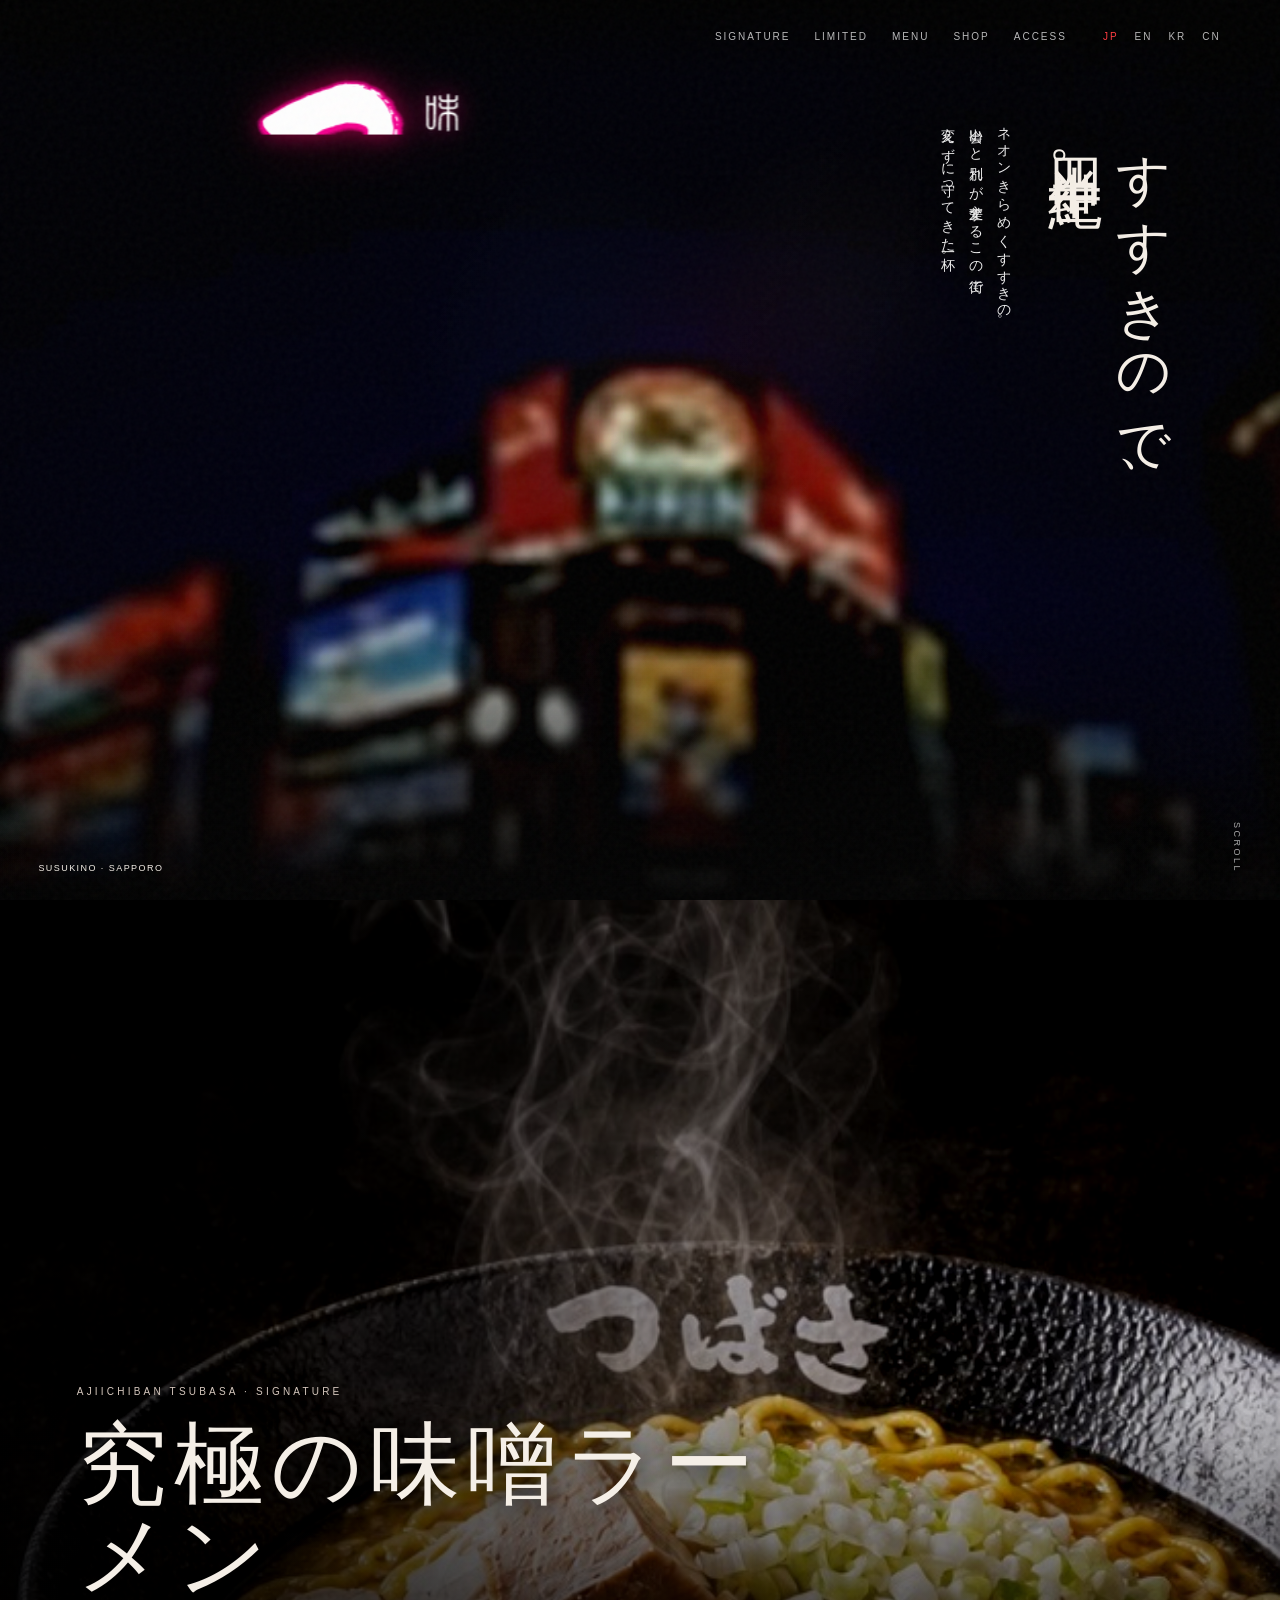
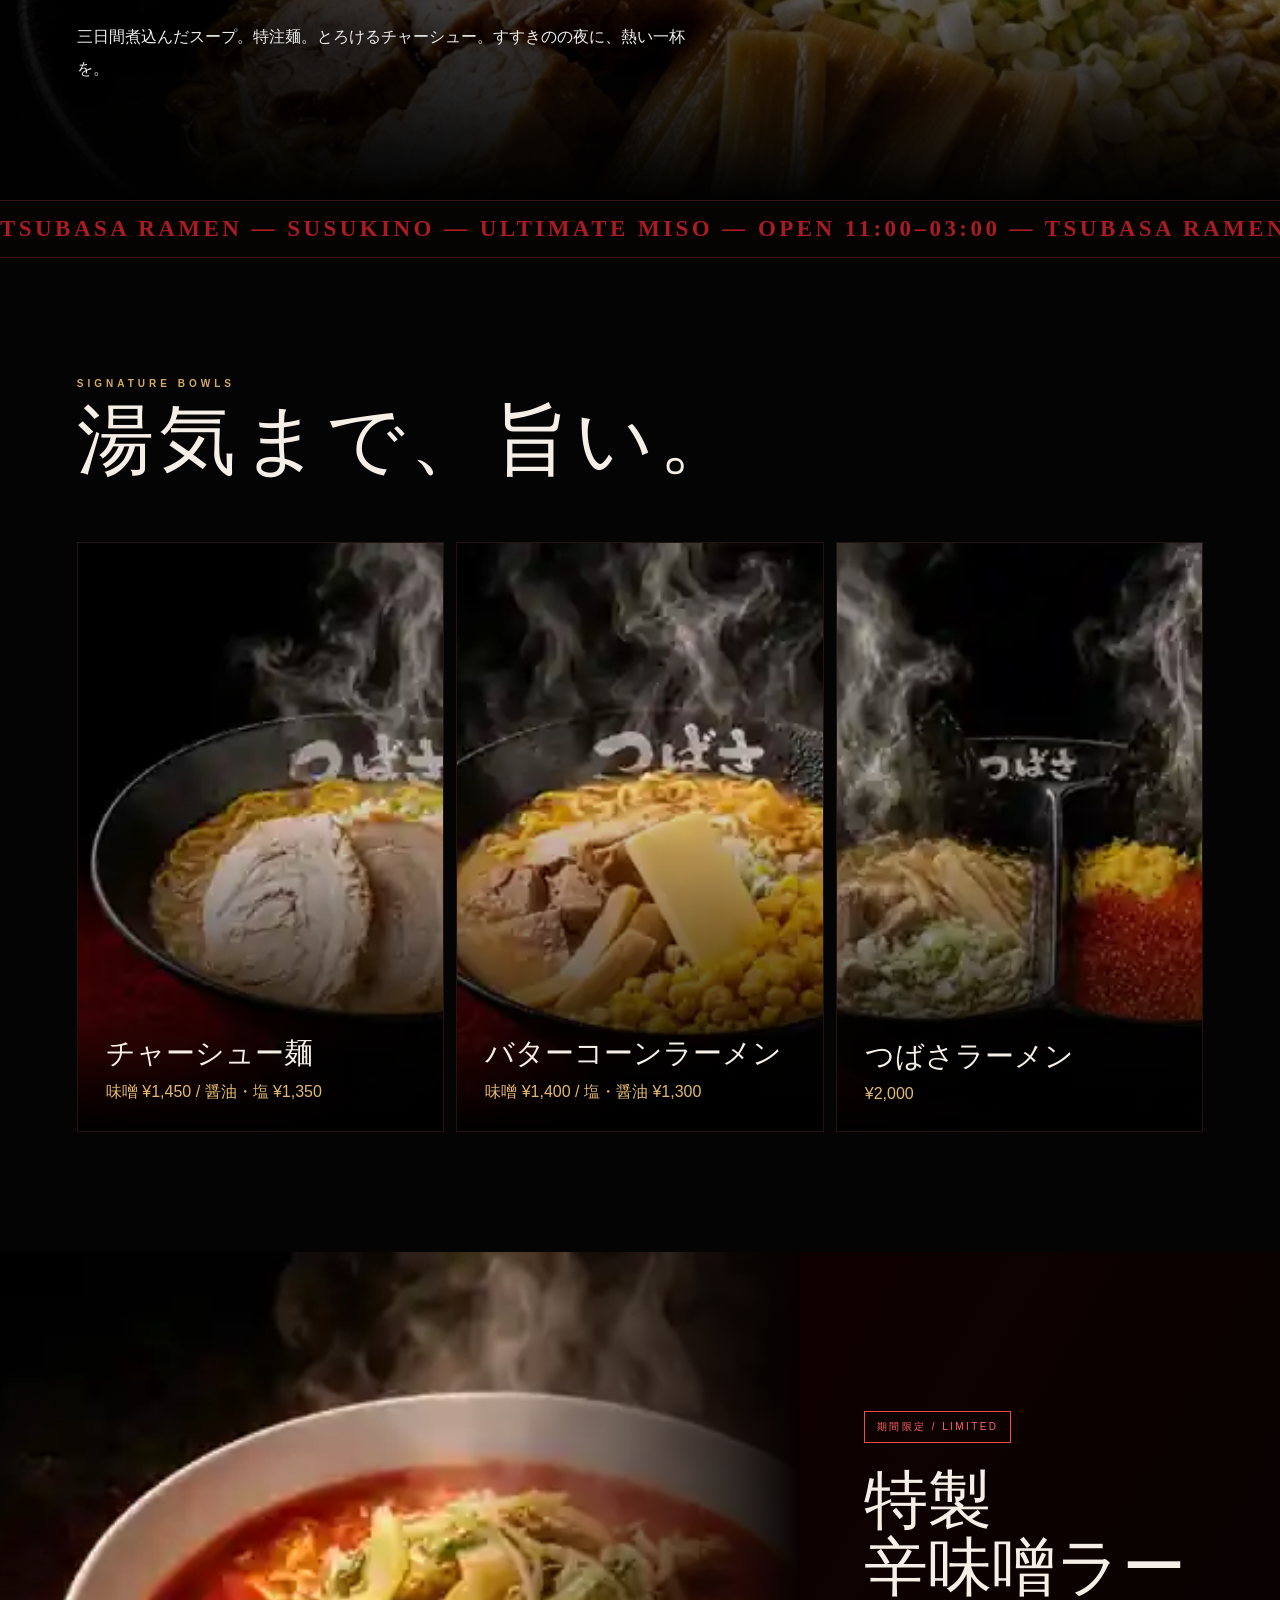
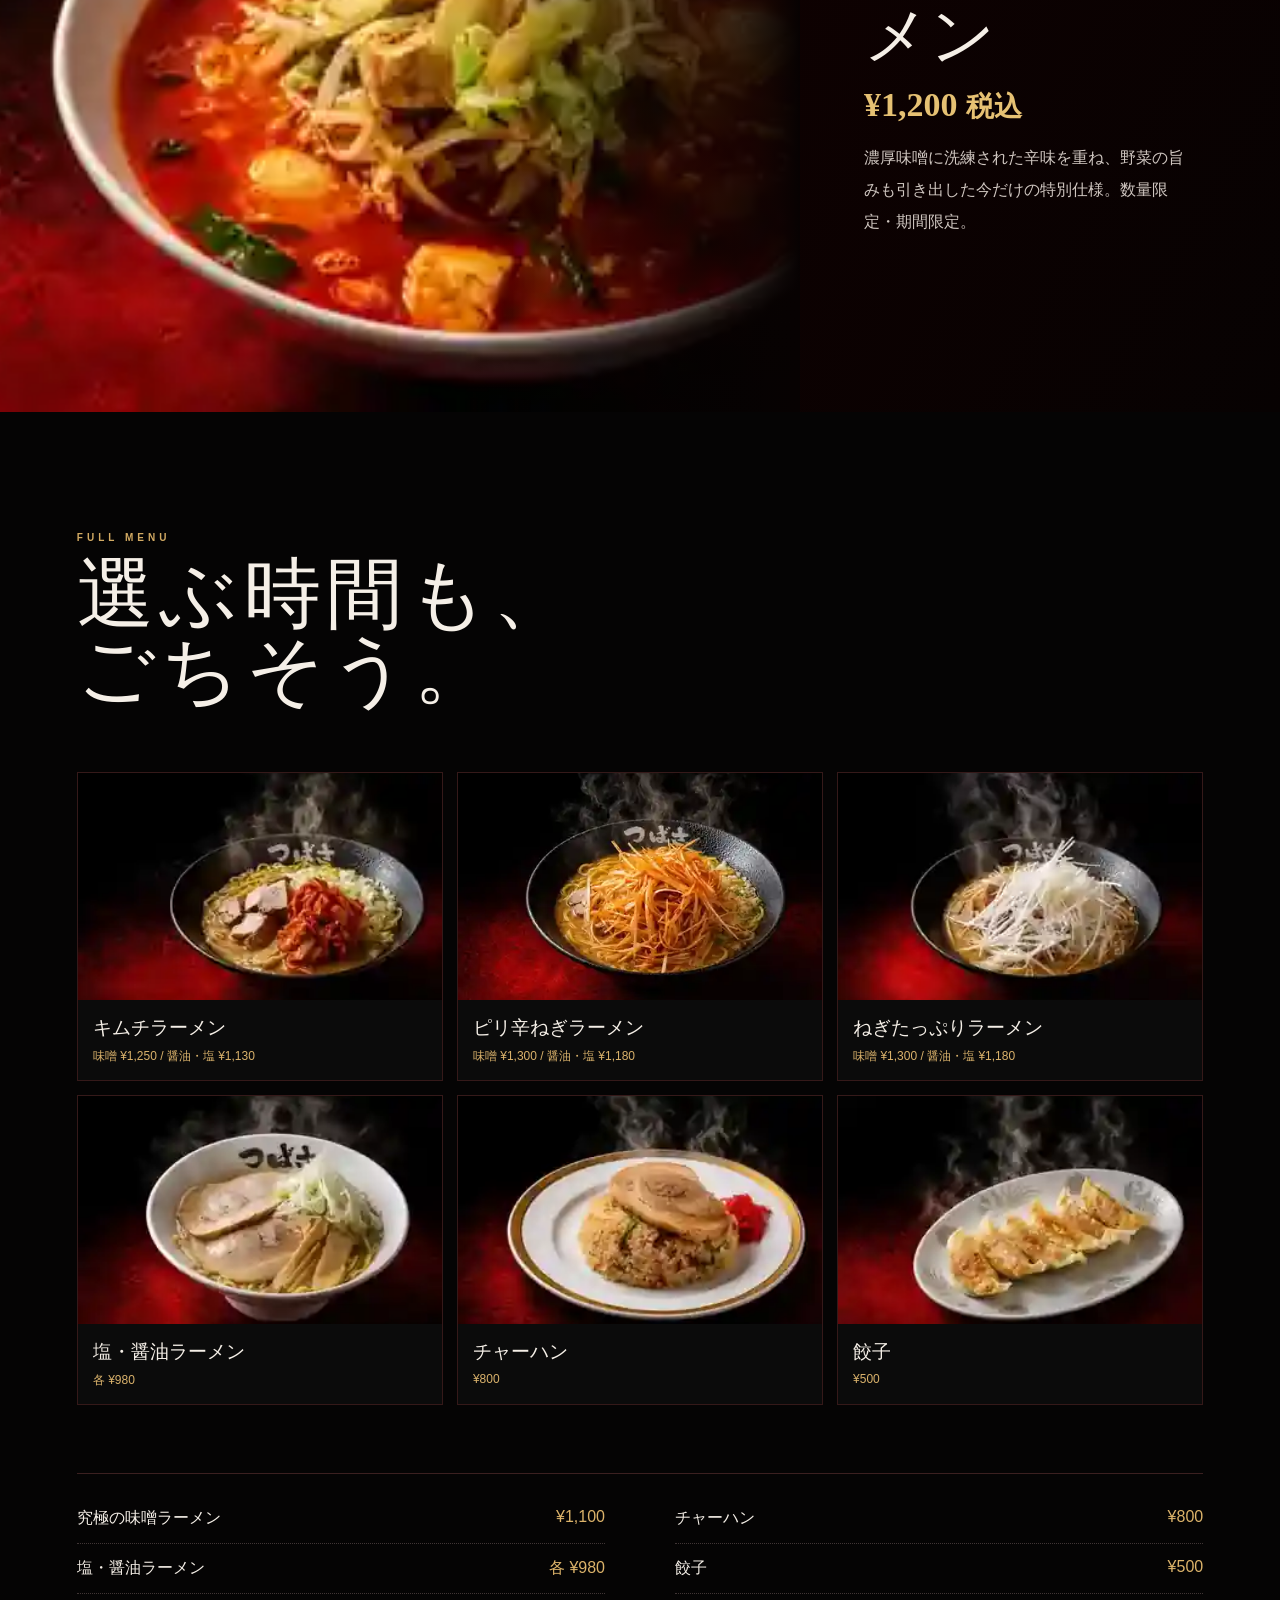
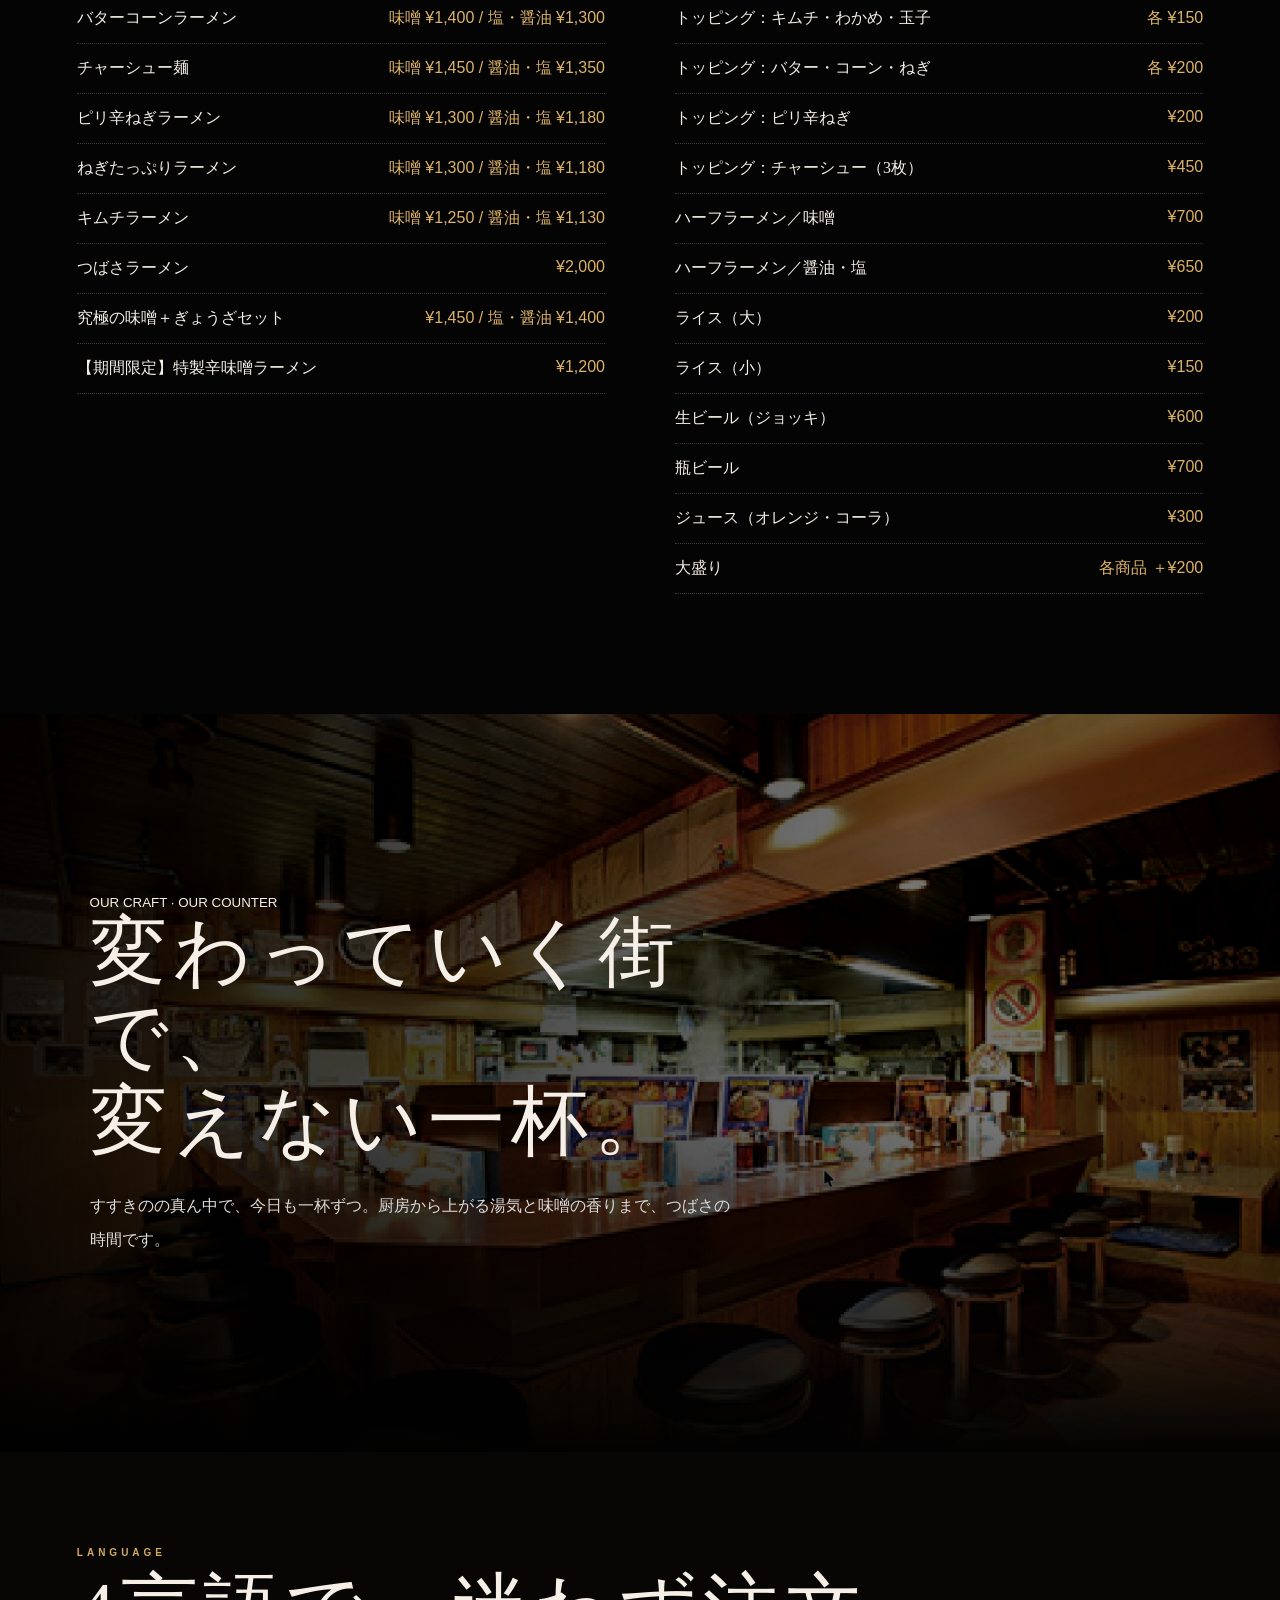
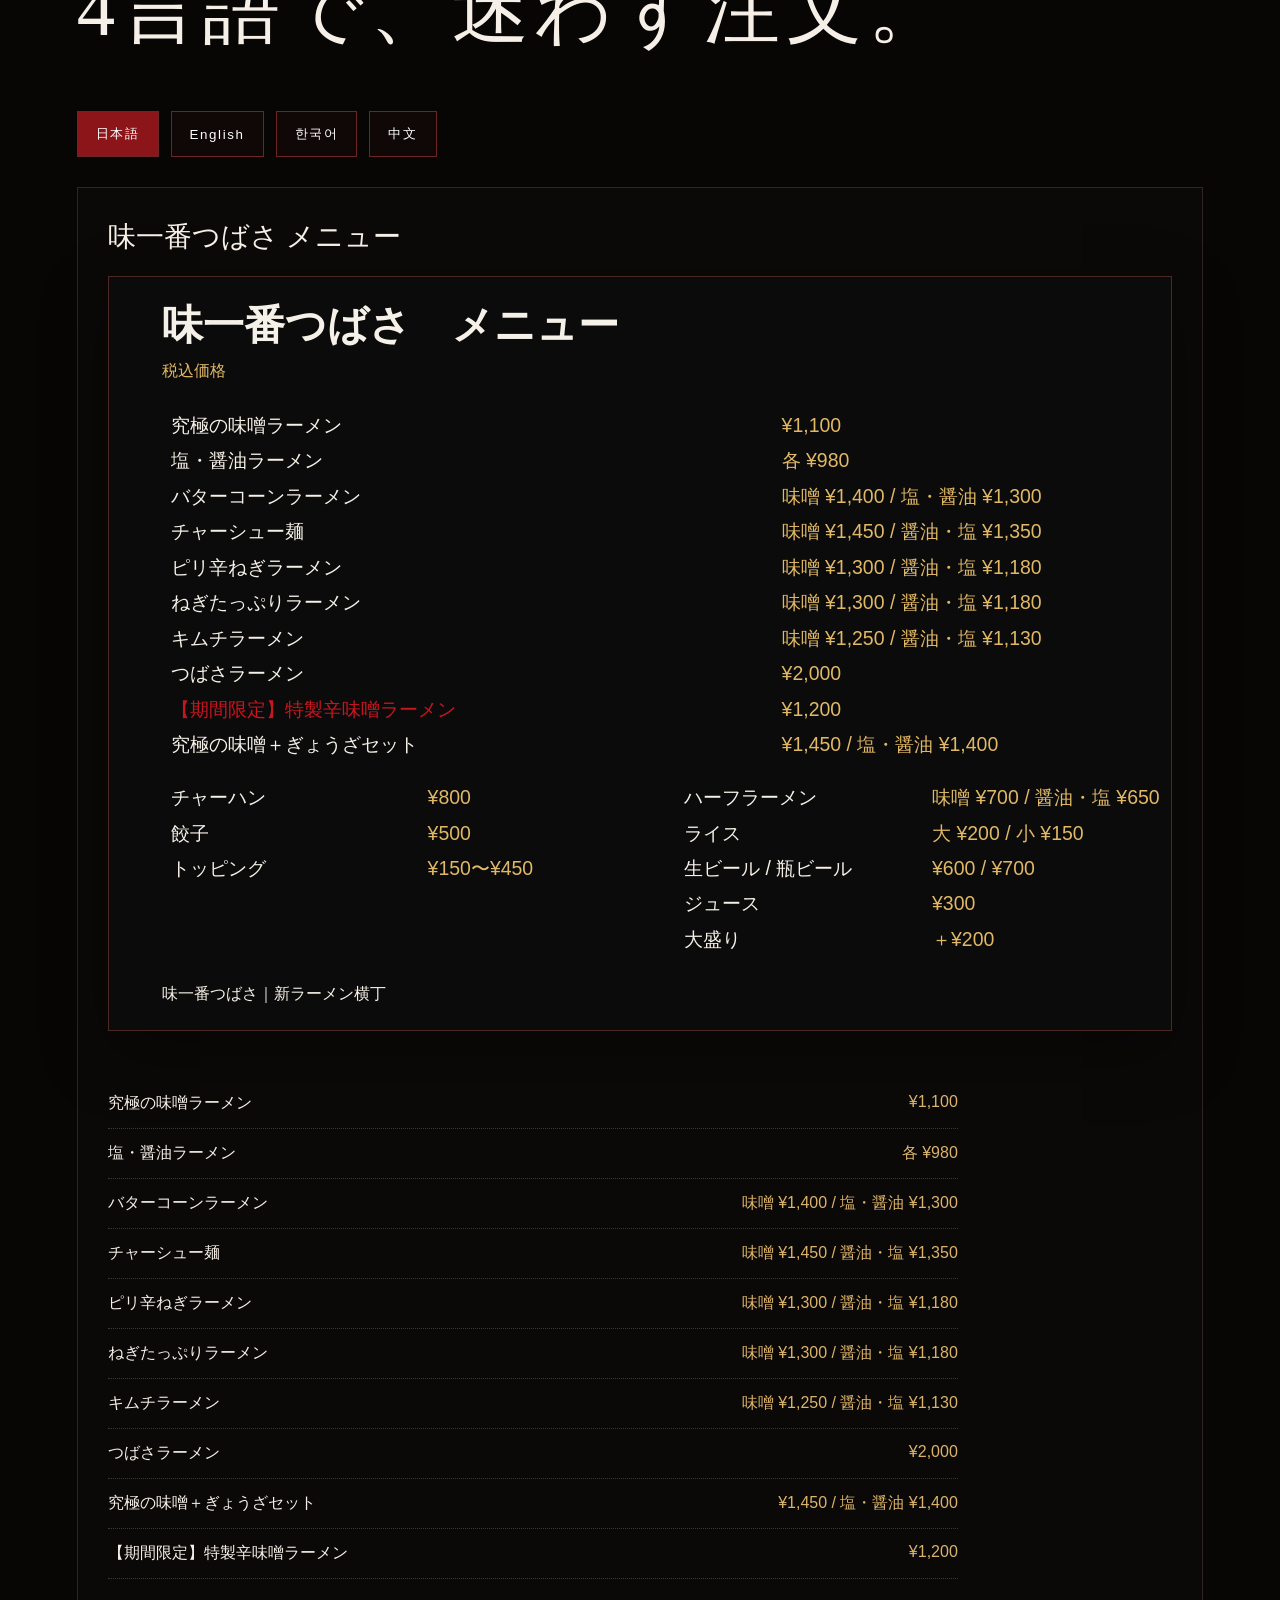
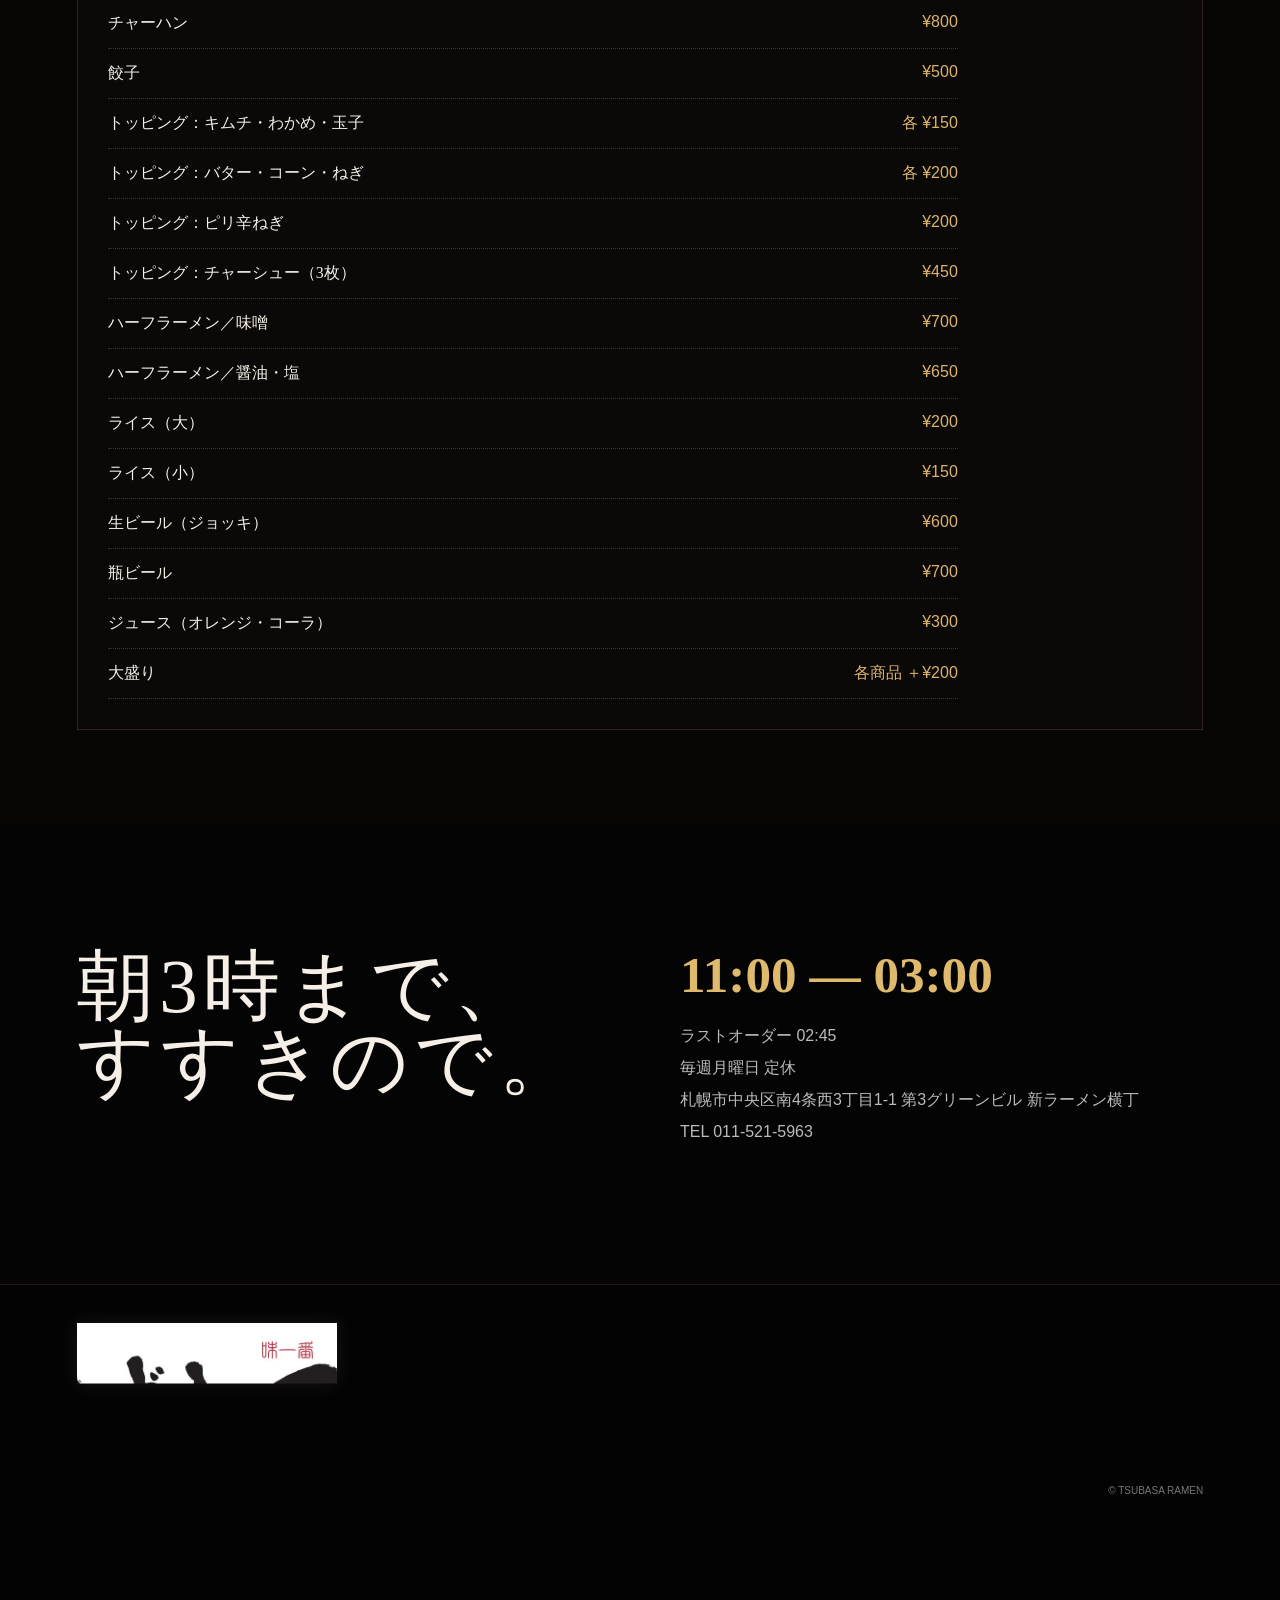
==== commit a724c0ba: "Use requested high-resolution Susukino image on hero" ====
--- a/index.html
+++ b/index.html
@@ -1 +1 @@
-<!doctype html><html lang="ja"><head><meta charset="utf-8"><meta name="viewport" content="width=device-width,initial-scale=1,viewport-fit=cover"><meta name="theme-color" content="#020202"><title>味一番つばさ｜札幌すすきの 新ラーメン横丁</title><style>:root{--r:#c9151e;--g:#d2aa63;--p:#f5efe7}*{box-sizing:border-box}html{scroll-behavior:smooth;background:#020202}body{margin:0;background:#020202;color:var(--p);font-family:-apple-system,BlinkMacSystemFont,'Hiragino Sans','Yu Gothic',sans-serif;overflow-x:hidden}#fluidBack{position:fixed;inset:0;width:100%;height:100%;z-index:0}#fluidFront{position:fixed;inset:0;width:100%;height:100%;z-index:30;pointer-events:none;mix-blend-mode:screen;opacity:.38}.grain{position:fixed;inset:0;z-index:70;pointer-events:none;opacity:.07;background-image:url("data:image/svg+xml,%3Csvg viewBox='0 0 180 180' xmlns='http://www.w3.org/2000/svg'%3E%3Cfilter id='n'%3E%3CfeTurbulence type='fractalNoise' baseFrequency='.9' numOctaves='3'/%3E%3C/filter%3E%3Crect width='100%25' height='100%25' filter='url(%23n)' opacity='.55'/%3E%3C/svg%3E")}main,footer{position:relative;z-index:2}.nav{position:fixed;z-index:60;top:0;left:0;right:0;height:72px;padding:0 4vw;display:flex;align-items:center;justify-content:flex-end;background:linear-gradient(#000d,transparent)}.nav a,.langs button{color:#fff;background:none;border:0;text-decoration:none;font-size:10px;letter-spacing:.2em;opacity:.72}.navlinks{display:flex;gap:24px;margin-right:28px}.langs{display:flex}.langs button{padding:8px;cursor:pointer}.langs .on{color:#ff3b3f;opacity:1}.scene{height:100svh;min-height:720px;position:relative;overflow:hidden;background:#000}.bg{position:absolute;inset:0;background-position:center;background-size:cover;background-repeat:no-repeat}.shade{position:absolute;inset:0;background:linear-gradient(90deg,#000c 0,#0005 45%,#0001 72%),linear-gradient(0deg,#020202 0,transparent 45%)}.origin .bg{background-image:url('assets/susukino-intersection.jpg');background-position:center 58%;filter:brightness(.72) contrast(1.22) saturate(1.18);transform:scale(1.025);animation:cityBreath 8s ease-in-out infinite alternate}.origin:before{content:'';position:absolute;inset:-8%;z-index:1;pointer-events:none;background:radial-gradient(circle at 56% 35%,rgba(255,20,80,.15),transparent 20%),radial-gradient(circle at 72% 43%,rgba(255,50,20,.12),transparent 17%),radial-gradient(circle at 34% 46%,rgba(40,100,255,.09),transparent 20%);mix-blend-mode:screen;filter:blur(18px);animation:neonPulse 5.8s ease-in-out infinite alternate}.origin:after{content:'';position:absolute;inset:0;z-index:2;pointer-events:none;background:linear-gradient(110deg,transparent 20%,rgba(255,255,255,.025) 45%,transparent 67%);animation:nightDrift 11s ease-in-out infinite alternate}.vlogo{position:absolute;z-index:5;left:43%;top:4.5vh;width:min(220px,18vw);height:auto;opacity:0;transform:translateX(-50%) translateY(20px) scale(.96);filter:blur(18px) brightness(1.8) drop-shadow(0 0 38px rgba(255,0,120,.7));animation:logoMaterialize 4.2s cubic-bezier(.22,.72,.2,1) .55s forwards}.originCopy{position:absolute;z-index:5;right:7vw;top:9vh;writing-mode:vertical-rl;text-shadow:0 4px 28px #000}.originCopy h1{font:400 clamp(30px,3.7vw,56px)/1.42 'Yu Mincho',serif;letter-spacing:.12em;margin:0 0 0 22px}.originCopy p{font:400 clamp(12px,1vw,16px)/2 'Yu Mincho',serif;letter-spacing:.13em;color:#eee}.caption{position:absolute;z-index:5;left:3vw;bottom:3vh;font-size:9px;letter-spacing:.16em}.scroll{position:absolute;z-index:5;right:3vw;bottom:3vh;writing-mode:vertical-rl;font-size:9px;letter-spacing:.28em;color:#aaa}.food .bg{filter:brightness(.86) contrast(1.08) saturate(1.03)}.miso .bg{background-image:url('assets/ramen-user.jpg');background-position:center 55%}.foodCopy{position:absolute;z-index:5;left:6vw;bottom:9vh;width:min(680px,78vw);text-shadow:0 4px 28px #000}.foodCopy small{font-size:10px;letter-spacing:.32em;color:#d5c7bd}.foodCopy h2{font:400 clamp(48px,6vw,94px)/1.05 'Yu Mincho',serif;letter-spacing:.08em;margin:.22em 0}.foodCopy p{font:400 15px/2 'Yu Mincho',serif;color:#eee}.marquee{position:relative;z-index:3;overflow:hidden;white-space:nowrap;border-block:1px solid #3a1517;background:#060303;padding:15px 0;color:#a91c22;font:900 23px Georgia,serif;letter-spacing:.15em}.marquee span{display:inline-block;animation:mq 25s linear infinite}.section{padding:110px 6vw;position:relative;background:#050404}.title{font:400 clamp(44px,6vw,90px)/.98 'Yu Mincho',serif;letter-spacing:.07em;margin:0 0 55px}.title small{display:block;color:var(--g);font:700 10px sans-serif;letter-spacing:.4em;margin-bottom:14px}.triptych{display:grid;grid-template-columns:repeat(3,1fr);gap:3px}.card{position:relative;min-height:620px;overflow:hidden;background:#111}.card img{position:absolute;inset:0;width:100%;height:100%;object-fit:cover;transition:.8s}.card:hover img{transform:scale(1.035)}.card:after{content:'';position:absolute;inset:0;background:linear-gradient(0deg,#000 0,transparent 62%)}.cap{position:absolute;z-index:2;left:26px;right:20px;bottom:25px}.cap h3{font:400 27px 'Yu Mincho',serif;margin:0 0 8px}.cap span{color:#e0ba70}.limited{display:grid;grid-template-columns:1.25fr .75fr;min-height:760px;padding:0;background:linear-gradient(120deg,#170000,#070202)}.limitedPhoto{position:relative;min-height:650px}.limitedPhoto img{width:100%;height:100%;object-fit:cover}.limitedPhoto:after{content:'';position:absolute;inset:0;background:linear-gradient(90deg,transparent 58%,#070202)}.limitedCopy{padding:7vw 5vw;display:flex;flex-direction:column;justify-content:center}.badge{align-self:flex-start;border:1px solid #ef4b4b;color:#ff6761;padding:8px 12px;font-size:10px;letter-spacing:.24em}.limited h2{font:400 clamp(44px,5vw,76px)/1.06 'Yu Mincho',serif;margin:24px 0 16px}.price{font:700 34px Georgia,serif;color:#e6c173}.limited p{line-height:2;color:#cfc6c0}.grid{display:grid;grid-template-columns:repeat(3,1fr);gap:12px}.tile{border:1px solid #2e1b1b;background:#0b0b0b;overflow:hidden}.tile img{width:100%;aspect-ratio:16/10;object-fit:cover;display:block}.meta{padding:15px}.meta h3{font:400 18px 'Yu Mincho',serif;margin:0 0 7px}.yen{font-size:12px;color:#dbb36c}.textmenu{display:grid;grid-template-columns:1fr 1fr;gap:70px;margin-top:68px;border-top:1px solid #3b2020}.col{padding-top:20px}.row{display:flex;justify-content:space-between;gap:18px;padding:14px 0;border-bottom:1px dotted #403535}.row b{font:400 16px 'Yu Mincho',serif}.row span{color:#dcb36a;white-space:nowrap}.store{min-height:82vh;position:relative;overflow:hidden}.store .bg{background-image:url('assets/store-interior.jpg');filter:brightness(.5) contrast(1.08)}.storeCopy{position:absolute;z-index:5;left:7vw;top:50%;transform:translateY(-50%);width:min(650px,82vw)}.storeCopy h2{font:400 clamp(46px,6vw,86px)/1.1 'Yu Mincho',serif;margin:0 0 25px;letter-spacing:.08em}.storeCopy p{line-height:2.1;color:#ddd}.menus{padding:95px 6vw;background:#070605}.menuButtons{display:flex;gap:12px;flex-wrap:wrap}.menuButtons button{border:1px solid #6c2424;background:#100707;color:#fff;padding:13px 18px;cursor:pointer;letter-spacing:.12em}.menuButtons button.on{background:#8b1518}.menuPanel{margin-top:30px;padding:30px;border:1px solid #312323;background:#0b0908}.menuPanel h3{font:400 28px 'Yu Mincho',serif;margin:0 0 20px}.menuPanel .row{max-width:850px}.access{display:grid;grid-template-columns:1fr 1fr;gap:80px;align-items:end}.hours{font:700 clamp(34px,4vw,58px) Georgia,serif;color:#dfba6d}.access p{line-height:2;color:#bbb}footer{padding:38px 6vw;border-top:1px solid #281616;background:#030303;color:#777;font-size:10px;display:flex;justify-content:space-between;align-items:center}.footerLogo{width:min(260px,42vw);height:auto;display:block;filter:drop-shadow(0 0 10px rgba(255,255,255,.08))}@keyframes cityBreath{0%{filter:brightness(.68) contrast(1.2) saturate(1.12);transform:scale(1.025)}100%{filter:brightness(.79) contrast(1.25) saturate(1.3);transform:scale(1.04)}}@keyframes neonPulse{0%{opacity:.35;transform:translate3d(-.5%,0,0) scale(.99)}45%{opacity:.72}100%{opacity:.42;transform:translate3d(.7%,-.4%,0) scale(1.02)}}@keyframes nightDrift{0%{opacity:.15;transform:translateX(-3%)}100%{opacity:.55;transform:translateX(3%)}}@keyframes logoMaterialize{0%{opacity:0;transform:translateX(-50%) translateY(24px) scale(.94);filter:blur(22px) brightness(2.2) drop-shadow(0 0 45px rgba(255,0,120,.8))}35%{opacity:.18}70%{opacity:.7;filter:blur(5px) brightness(1.3) drop-shadow(0 0 28px rgba(255,0,120,.78))}100%{opacity:1;transform:translateX(-50%) translateY(0) scale(1);filter:blur(0) brightness(1.05) drop-shadow(0 0 18px rgba(255,0,120,.7))}}@keyframes mq{to{transform:translateX(-50%)}}@media(max-width:820px){.nav{height:58px;padding:0 14px}.navlinks{display:none}.scene{min-height:760px}.origin .bg{background-position:center bottom}.vlogo{left:45%;top:4vh;width:30vw;max-width:145px}.originCopy{right:4vw;top:7vh}.originCopy h1{font-size:clamp(27px,7.2vw,40px);margin-left:12px}.originCopy p{font-size:11px;line-height:1.8}.miso .bg{background-size:auto 100%;background-position:center 54%}.food .shade{background:linear-gradient(0deg,#020202 0,#0008 50%,#0001)}.foodCopy{left:7vw;bottom:7vh;width:86vw}.foodCopy h2{font-size:clamp(40px,11vw,58px)}.section{padding:80px 20px}.triptych{grid-template-columns:1fr}.card{min-height:68svh}.limited{grid-template-columns:1fr}.limitedPhoto{min-height:58svh}.limitedPhoto:after{background:linear-gradient(0deg,#070202,transparent 42%)}.limitedCopy{padding:55px 22px}.grid{grid-template-columns:1fr 1fr;gap:7px}.meta{padding:11px}.meta h3{font-size:14px}.yen{font-size:10px}.textmenu{grid-template-columns:1fr;gap:0}.storeCopy{left:8vw;width:84vw}.menus{padding:75px 20px}.menuPanel{padding:18px}.access{grid-template-columns:1fr;gap:35px}footer{display:block;line-height:2}}@media(prefers-reduced-motion:reduce){*{animation:none!important;transition:none!important}.vlogo{opacity:1;transform:translateX(-50%)}}</style></head><body><canvas id="fluidBack"></canvas><canvas id="fluidFront"></canvas><div class="grain"></div><main><header class="nav"><nav class="navlinks"><a href="#signature">SIGNATURE</a><a href="#limited">LIMITED</a><a href="#menu">MENU</a><a href="#shop">SHOP</a><a href="#access">ACCESS</a></nav><div class="langs"><button data-lang="ja" class="on">JP</button><button data-lang="en">EN</button><button data-lang="ko">KR</button><button data-lang="zh">CN</button></div></header><section class="scene origin"><div class="bg"></div><div class="shade"></div><img class="vlogo" src="assets/logo-vertical.svg" alt="味一番つばさ"><div class="originCopy"><h1 data-k="originH">すすきので、<br>四半世紀。</h1><p data-k="originP">ネオンきらめくすすきの。<br>出会いと別れが交差するこの街で、<br>変えずに守ってきた一杯。</p></div><div class="caption">SUSUKINO · SAPPORO</div><div class="scroll">SCROLL</div></section><section class="scene food miso"><div class="bg"></div><div class="shade"></div><div class="foodCopy"><small>AJIICHIBAN TSUBASA · SIGNATURE</small><h2 data-k="misoH">究極の味噌ラーメン</h2><p data-k="misoP">三日間煮込んだスープ。特注麺。とろけるチャーシュー。すすきのの夜に、熱い一杯を。</p></div></section><div class="marquee"><span>TSUBASA RAMEN — SUSUKINO — ULTIMATE MISO — OPEN 11:00–03:00 — TSUBASA RAMEN — SUSUKINO — ULTIMATE MISO — OPEN 11:00–03:00 — </span></div><section id="signature" class="section"><h2 class="title"><small>SIGNATURE BOWLS</small><span data-k="sigH">湯気まで、旨い。</span></h2><div class="triptych"><article class="card"><img src="assets/food/chashu.webp" alt="チャーシュー麺"><div class="cap"><h3 data-k="chashu">チャーシュー麺</h3><span data-k="chashuP">味噌 ¥1,450 / 醤油・塩 ¥1,350</span></div></article><article class="card"><img src="assets/food/butter.webp" alt="バターコーンラーメン"><div class="cap"><h3 data-k="butter">バターコーンラーメン</h3><span data-k="butterP">味噌 ¥1,400 / 塩・醤油 ¥1,300</span></div></article><article class="card"><img src="assets/food/hero.webp" alt="つばさラーメン"><div class="cap"><h3 data-k="tsubasa">つばさラーメン</h3><span>¥2,000</span></div></article></div></section><section id="limited" class="limited"><div class="limitedPhoto"><img src="assets/food/limited.webp" alt="特製辛味噌ラーメン"></div><div class="limitedCopy"><span class="badge" data-k="limitedBadge">期間限定 / LIMITED</span><h2 data-k="limitedH">特製<br>辛味噌ラーメン</h2><div class="price">¥1,200 <small data-k="tax">税込</small></div><p data-k="limitedP">濃厚味噌に洗練された辛味を重ね、野菜の旨みも引き出した今だけの特別仕様。数量限定・期間限定。</p></div></section><section id="menu" class="section"><h2 class="title"><small>FULL MENU</small><span data-k="menuH">選ぶ時間も、<br>ごちそう。</span></h2><div class="grid"><article class="tile"><img src="assets/food/kimchi.webp"><div class="meta"><h3 data-k="kimchi">キムチラーメン</h3><div class="yen">味噌 ¥1,250 / 醤油・塩 ¥1,130</div></div></article><article class="tile"><img src="assets/food/spicy.webp"><div class="meta"><h3 data-k="spicy">ピリ辛ねぎラーメン</h3><div class="yen">味噌 ¥1,300 / 醤油・塩 ¥1,180</div></div></article><article class="tile"><img src="assets/food/negi.webp"><div class="meta"><h3 data-k="negi">ねぎたっぷりラーメン</h3><div class="yen">味噌 ¥1,300 / 醤油・塩 ¥1,180</div></div></article><article class="tile"><img src="assets/food/shio.webp"><div class="meta"><h3 data-k="shio">塩・醤油ラーメン</h3><div class="yen">各 ¥980</div></div></article><article class="tile"><img src="assets/food/fried.webp"><div class="meta"><h3 data-k="fried">チャーハン</h3><div class="yen">¥800</div></div></article><article class="tile"><img src="assets/food/gyoza.webp"><div class="meta"><h3 data-k="gyoza">餃子</h3><div class="yen">¥500</div></div></article></div><div class="textmenu"><div class="col"><div class="row"><b data-k="miso">究極の味噌ラーメン</b><span>¥1,100</span></div><div class="row"><b data-k="shio">塩・醤油ラーメン</b><span>各 ¥980</span></div><div class="row"><b data-k="negi">ねぎたっぷりラーメン</b><span>味噌 ¥1,300</span></div><div class="row"><b data-k="kimchi">キムチラーメン</b><span>味噌 ¥1,250</span></div></div><div class="col"><div class="row"><b data-k="chashu">チャーシュー麺</b><span>味噌 ¥1,450</span></div><div class="row"><b data-k="butter">バターコーンラーメン</b><span>味噌 ¥1,400</span></div><div class="row"><b data-k="fried">チャーハン</b><span>¥800</span></div><div class="row"><b data-k="gyoza">餃子</b><span>¥500</span></div></div></div></section><section id="shop" class="store"><div class="bg"></div><div class="shade"></div><div class="storeCopy"><small>OUR CRAFT · OUR COUNTER</small><h2 data-k="shopH">変わっていく街で、<br>変えない一杯。</h2><p data-k="shopP">すすきのの真ん中で、今日も一杯ずつ。厨房から上がる湯気と味噌の香りまで、つばさの時間です。</p></div></section><section class="menus"><h2 class="title"><small>LANGUAGE</small><span data-k="langH">4言語で、迷わず注文。</span></h2><div class="menuButtons"><button data-lang="ja" class="on">日本語</button><button data-lang="en">English</button><button data-lang="ko">한국어</button><button data-lang="zh">中文</button></div><div class="menuPanel"><h3 data-k="panelH">味一番つばさ メニュー</h3><div class="row"><b data-k="miso">究極の味噌ラーメン</b><span>¥1,100</span></div><div class="row"><b data-k="butter">バターコーンラーメン</b><span>¥1,400</span></div><div class="row"><b data-k="chashu">チャーシュー麺</b><span>¥1,450</span></div><div class="row"><b data-k="tsubasa">つばさラーメン</b><span>¥2,000</span></div><div class="row"><b data-k="fried">チャーハン</b><span>¥800</span></div><div class="row"><b data-k="gyoza">餃子</b><span>¥500</span></div></div></section><section id="access" class="section"><div class="access"><h2 class="title" data-k="accessH">朝3時まで、<br>すすきので。</h2><div><div class="hours">11:00 — 03:00</div><p data-k="accessP">ラストオーダー 02:45<br>毎週月曜日 定休<br>札幌市中央区南4条西3丁目1-1 第3グリーンビル 新ラーメン横丁<br>TEL 011-521-5963</p></div></div></section></main><footer><div><img class="footerLogo" src="assets/logo-horizontal.jpg" alt="味一番つばさ"></div><div>© TSUBASA RAMEN</div></footer><script src="fluid.js"></script><script>const D={ja:{originH:'すすきので、<br>四半世紀。',originP:'ネオンきらめくすすきの。<br>出会いと別れが交差するこの街で、<br>変えずに守ってきた一杯。',misoH:'究極の味噌ラーメン',misoP:'三日間煮込んだスープ。特注麺。とろけるチャーシュー。すすきのの夜に、熱い一杯を。',sigH:'湯気まで、旨い。',limitedBadge:'期間限定 / LIMITED',limitedH:'特製<br>辛味噌ラーメン',tax:'税込',limitedP:'濃厚味噌に洗練された辛味を重ね、野菜の旨みも引き出した今だけの特別仕様。数量限定・期間限定。',menuH:'選ぶ時間も、<br>ごちそう。',chashu:'チャーシュー麺',chashuP:'味噌 ¥1,450 / 醤油・塩 ¥1,350',butter:'バターコーンラーメン',butterP:'味噌 ¥1,400 / 塩・醤油 ¥1,300',tsubasa:'つばさラーメン',kimchi:'キムチラーメン',spicy:'ピリ辛ねぎラーメン',negi:'ねぎたっぷりラーメン',shio:'塩・醤油ラーメン',fried:'チャーハン',gyoza:'餃子',miso:'究極の味噌ラーメン',shopH:'変わっていく街で、<br>変えない一杯。',shopP:'すすきのの真ん中で、今日も一杯ずつ。厨房から上がる湯気と味噌の香りまで、つばさの時間です。',langH:'4言語で、迷わず注文。',panelH:'味一番つばさ メニュー',accessH:'朝3時まで、<br>すすきので。',accessP:'ラストオーダー 02:45<br>毎週月曜日 定休<br>札幌市中央区南4条西3丁目1-1 第3グリーンビル 新ラーメン横丁<br>TEL 011-521-5963'},en:{originH:'In Susukino,<br>for a quarter century.',originP:'In a district of neon and encounters,<br>one bowl has stayed true.',misoH:'Ultimate Miso Ramen',misoP:'Broth simmered for three days. Custom noodles. Tender chashu. A hot bowl for the nights of Sapporo.',sigH:'You can taste the steam.',limitedBadge:'LIMITED TIME',limitedH:'Special<br>Spicy Miso Ramen',tax:'tax incl.',limitedP:'Rich miso layered with refined heat and vegetable umami. Limited time and limited quantity.',menuH:'Choosing is part<br>of the feast.',chashu:'Chashu Ramen',chashuP:'Miso ¥1,450 / Soy・Salt ¥1,350',butter:'Butter Corn Ramen',butterP:'Miso ¥1,400 / Salt・Soy ¥1,300',tsubasa:'Tsubasa Ramen',kimchi:'Kimchi Ramen',spicy:'Spicy Green Onion Ramen',negi:'Green Onion Ramen',shio:'Salt / Soy Sauce Ramen',fried:'Fried Rice',gyoza:'Gyoza',miso:'Ultimate Miso Ramen',shopH:'A changing city.<br>An unchanged bowl.',shopP:'One bowl at a time in the heart of Susukino. Steam and miso aroma rise from behind the counter.',langH:'Order easily in 4 languages.',panelH:'Tsubasa Menu',accessH:'In Susukino,<br>until 3 AM.',accessP:'Last order 2:45 AM<br>Closed Mondays<br>Shin Ramen Yokocho, 3rd Green Bldg., Minami 4-jo Nishi 3-chome 1-1, Chuo-ku, Sapporo<br>TEL 011-521-5963'},ko:{originH:'스스키노에서,<br>사반세기.',originP:'네온이 빛나는 스스키노에서<br>변함없이 지켜온 한 그릇.',misoH:'궁극의 미소 라멘',misoP:'3일간 끓인 스프, 특주 면, 부드러운 차슈. 삿포로의 밤을 위한 뜨거운 한 그릇.',sigH:'김까지 맛있다.',limitedBadge:'기간 한정 / LIMITED',limitedH:'특제<br>매운 미소 라멘',tax:'세금 포함',limitedP:'진한 미소에 세련된 매운맛과 채소의 감칠맛을 더한 특별한 한 그릇. 수량・기간 한정.',menuH:'고르는 시간도,<br>맛의 일부.',chashu:'차슈 라멘',chashuP:'미소 1,450엔 / 간장・소금 1,350엔',butter:'버터 콘 라멘',butterP:'미소 1,400엔 / 소금・간장 1,300엔',tsubasa:'츠바사 라멘',kimchi:'김치 라멘',spicy:'매운 파 라멘',negi:'파 듬뿍 라멘',shio:'소금 / 간장 라멘',fried:'볶음밥',gyoza:'교자',miso:'궁극의 미소 라멘',shopH:'변하는 거리에서,<br>변하지 않는 한 그릇.',shopP:'스스키노 한가운데에서 오늘도 한 그릇씩. 카운터 너머로 김과 미소 향이 올라옵니다.',langH:'4개 언어로 편하게 주문.',panelH:'츠바사 메뉴',accessH:'스스키노에서,<br>새벽 3시까지.',accessP:'라스트 오더 02:45<br>매주 월요일 휴무<br>삿포로시 주오구 미나미4조 니시3초메 1-1 제3그린빌딩 신라멘요코초<br>TEL 011-521-5963'},zh:{originH:'在薄野，<br>四分之一个世纪。',originP:'霓虹闪耀的薄野，<br>有一碗味道始终坚持不变。',misoH:'究极味噌拉面',misoP:'熬煮三天的汤底、特制面条、柔嫩叉烧。为札幌的夜晚奉上一碗热腾腾的拉面。',sigH:'连热气都诱人。',limitedBadge:'期间限定 / LIMITED',limitedH:'特制<br>辣味噌拉面',tax:'含税',limitedP:'浓郁味噌融合细腻辣味与蔬菜鲜味。限定期间、限定数量供应。',menuH:'挑选的时间，<br>也是美味的一部分。',chashu:'叉烧拉面',chashuP:'味噌 1,450日元 / 酱油・盐味 1,350日元',butter:'黄油玉米拉面',butterP:'味噌 1,400日元 / 盐味・酱油 1,300日元',tsubasa:'翼拉面',kimchi:'泡菜拉面',spicy:'香辣葱丝拉面',negi:'葱量十足拉面',shio:'盐味 / 酱油拉面',fried:'炒饭',gyoza:'饺子',miso:'究极味噌拉面',shopH:'变化的街道，<br>不变的一碗。',shopP:'在薄野中心，每天一碗一碗地做好。吧台另一侧升起热气与味噌香气。',langH:'4种语言，轻松点餐。',panelH:'翼拉面 菜单',accessH:'在薄野，<br>营业至凌晨3点。',accessP:'最后点餐 02:45<br>每周一休息<br>札幌市中央区南4条西3丁目1-1 第3绿色大楼 新拉面横丁<br>TEL 011-521-5963'}};function setLang(l){const d=D[l];document.documentElement.lang=l;document.querySelectorAll('[data-k]').forEach(e=>{if(d[e.dataset.k]!=null)e.innerHTML=d[e.dataset.k]});document.querySelectorAll('[data-lang]').forEach(b=>b.classList.toggle('on',b.dataset.lang===l))}document.querySelectorAll('[data-lang]').forEach(b=>b.onclick=()=>setLang(b.dataset.lang));</script></body></html>+<!doctype html><html lang="ja"><head><meta charset="utf-8"><meta name="viewport" content="width=device-width,initial-scale=1,viewport-fit=cover"><meta name="theme-color" content="#020202"><title>味一番つばさ｜札幌すすきの 新ラーメン横丁</title><style>:root{--r:#c9151e;--g:#d2aa63;--p:#f5efe7}*{box-sizing:border-box}html{scroll-behavior:smooth;background:#020202}body{margin:0;background:#020202;color:var(--p);font-family:-apple-system,BlinkMacSystemFont,'Hiragino Sans','Yu Gothic',sans-serif;overflow-x:hidden}#fluidBack{position:fixed;inset:0;width:100%;height:100%;z-index:0}#fluidFront{position:fixed;inset:0;width:100%;height:100%;z-index:30;pointer-events:none;mix-blend-mode:screen;opacity:.38}.grain{position:fixed;inset:0;z-index:70;pointer-events:none;opacity:.07;background-image:url("data:image/svg+xml,%3Csvg viewBox='0 0 180 180' xmlns='http://www.w3.org/2000/svg'%3E%3Cfilter id='n'%3E%3CfeTurbulence type='fractalNoise' baseFrequency='.9' numOctaves='3'/%3E%3C/filter%3E%3Crect width='100%25' height='100%25' filter='url(%23n)' opacity='.55'/%3E%3C/svg%3E")}main,footer{position:relative;z-index:2}.nav{position:fixed;z-index:60;top:0;left:0;right:0;height:72px;padding:0 4vw;display:flex;align-items:center;justify-content:flex-end;background:linear-gradient(#000d,transparent)}.nav a,.langs button{color:#fff;background:none;border:0;text-decoration:none;font-size:10px;letter-spacing:.2em;opacity:.72}.navlinks{display:flex;gap:24px;margin-right:28px}.langs{display:flex}.langs button{padding:8px;cursor:pointer}.langs .on{color:#ff3b3f;opacity:1}.scene{height:100svh;min-height:720px;position:relative;overflow:hidden;background:#000}.bg{position:absolute;inset:0;background-position:center;background-size:cover;background-repeat:no-repeat}.shade{position:absolute;inset:0;background:linear-gradient(90deg,#000c 0,#0005 45%,#0001 72%),linear-gradient(0deg,#020202 0,transparent 45%)}.origin .bg{background-image:url('assets/susukino-top-20260816.png');background-position:center 58%;filter:brightness(.72) contrast(1.22) saturate(1.18);transform:scale(1.025);animation:cityBreath 8s ease-in-out infinite alternate}.origin:before{content:'';position:absolute;inset:-8%;z-index:1;pointer-events:none;background:radial-gradient(circle at 56% 35%,rgba(255,20,80,.15),transparent 20%),radial-gradient(circle at 72% 43%,rgba(255,50,20,.12),transparent 17%),radial-gradient(circle at 34% 46%,rgba(40,100,255,.09),transparent 20%);mix-blend-mode:screen;filter:blur(18px);animation:neonPulse 5.8s ease-in-out infinite alternate}.origin:after{content:'';position:absolute;inset:0;z-index:2;pointer-events:none;background:linear-gradient(110deg,transparent 20%,rgba(255,255,255,.025) 45%,transparent 67%);animation:nightDrift 11s ease-in-out infinite alternate}.vlogo{position:absolute;z-index:5;left:43%;top:4.5vh;width:min(220px,18vw);height:auto;opacity:0;transform:translateX(-50%) translateY(20px) scale(.96);filter:blur(18px) brightness(1.8) drop-shadow(0 0 38px rgba(255,0,120,.7));animation:logoMaterialize 4.2s cubic-bezier(.22,.72,.2,1) .55s forwards}.originCopy{position:absolute;z-index:5;right:7vw;top:9vh;writing-mode:vertical-rl;text-shadow:0 4px 28px #000}.originCopy h1{font:400 clamp(30px,3.7vw,56px)/1.42 'Yu Mincho',serif;letter-spacing:.12em;margin:0 0 0 22px}.originCopy p{font:400 clamp(12px,1vw,16px)/2 'Yu Mincho',serif;letter-spacing:.13em;color:#eee}.caption{position:absolute;z-index:5;left:3vw;bottom:3vh;font-size:9px;letter-spacing:.16em}.scroll{position:absolute;z-index:5;right:3vw;bottom:3vh;writing-mode:vertical-rl;font-size:9px;letter-spacing:.28em;color:#aaa}.food .bg{filter:brightness(.86) contrast(1.08) saturate(1.03)}.miso .bg{background-image:url('assets/ramen-user.jpg');background-position:center 55%}.foodCopy{position:absolute;z-index:5;left:6vw;bottom:9vh;width:min(680px,78vw);text-shadow:0 4px 28px #000}.foodCopy small{font-size:10px;letter-spacing:.32em;color:#d5c7bd}.foodCopy h2{font:400 clamp(48px,6vw,94px)/1.05 'Yu Mincho',serif;letter-spacing:.08em;margin:.22em 0}.foodCopy p{font:400 15px/2 'Yu Mincho',serif;color:#eee}.marquee{position:relative;z-index:3;overflow:hidden;white-space:nowrap;border-block:1px solid #3a1517;background:#060303;padding:15px 0;color:#a91c22;font:900 23px Georgia,serif;letter-spacing:.15em}.marquee span{display:inline-block;animation:mq 25s linear infinite}.section{padding:110px 6vw;position:relative;background:#050404}.title{font:400 clamp(44px,6vw,90px)/.98 'Yu Mincho',serif;letter-spacing:.07em;margin:0 0 55px}.title small{display:block;color:var(--g);font:700 10px sans-serif;letter-spacing:.4em;margin-bottom:14px}.triptych{display:grid;grid-template-columns:repeat(3,1fr);gap:3px}.card{position:relative;min-height:620px;overflow:hidden;background:#111}.card img{position:absolute;inset:0;width:100%;height:100%;object-fit:cover;transition:.8s}.card:hover img{transform:scale(1.035)}.card:after{content:'';position:absolute;inset:0;background:linear-gradient(0deg,#000 0,transparent 62%)}.cap{position:absolute;z-index:2;left:26px;right:20px;bottom:25px}.cap h3{font:400 27px 'Yu Mincho',serif;margin:0 0 8px}.cap span{color:#e0ba70}.limited{display:grid;grid-template-columns:1.25fr .75fr;min-height:760px;padding:0;background:linear-gradient(120deg,#170000,#070202)}.limitedPhoto{position:relative;min-height:650px}.limitedPhoto img{width:100%;height:100%;object-fit:cover}.limitedPhoto:after{content:'';position:absolute;inset:0;background:linear-gradient(90deg,transparent 58%,#070202)}.limitedCopy{padding:7vw 5vw;display:flex;flex-direction:column;justify-content:center}.badge{align-self:flex-start;border:1px solid #ef4b4b;color:#ff6761;padding:8px 12px;font-size:10px;letter-spacing:.24em}.limited h2{font:400 clamp(44px,5vw,76px)/1.06 'Yu Mincho',serif;margin:24px 0 16px}.price{font:700 34px Georgia,serif;color:#e6c173}.limited p{line-height:2;color:#cfc6c0}.grid{display:grid;grid-template-columns:repeat(3,1fr);gap:12px}.tile{border:1px solid #2e1b1b;background:#0b0b0b;overflow:hidden}.tile img{width:100%;aspect-ratio:16/10;object-fit:cover;display:block}.meta{padding:15px}.meta h3{font:400 18px 'Yu Mincho',serif;margin:0 0 7px}.yen{font-size:12px;color:#dbb36c}.textmenu{display:grid;grid-template-columns:1fr 1fr;gap:70px;margin-top:68px;border-top:1px solid #3b2020}.col{padding-top:20px}.row{display:flex;justify-content:space-between;gap:18px;padding:14px 0;border-bottom:1px dotted #403535}.row b{font:400 16px 'Yu Mincho',serif}.row span{color:#dcb36a;white-space:nowrap}.store{min-height:82vh;position:relative;overflow:hidden}.store .bg{background-image:url('assets/store-interior.jpg');filter:brightness(.5) contrast(1.08)}.storeCopy{position:absolute;z-index:5;left:7vw;top:50%;transform:translateY(-50%);width:min(650px,82vw)}.storeCopy h2{font:400 clamp(46px,6vw,86px)/1.1 'Yu Mincho',serif;margin:0 0 25px;letter-spacing:.08em}.storeCopy p{line-height:2.1;color:#ddd}.menus{padding:95px 6vw;background:#070605}.menuButtons{display:flex;gap:12px;flex-wrap:wrap}.menuButtons button{border:1px solid #6c2424;background:#100707;color:#fff;padding:13px 18px;cursor:pointer;letter-spacing:.12em}.menuButtons button.on{background:#8b1518}.menuPanel{margin-top:30px;padding:30px;border:1px solid #312323;background:#0b0908}.menuPanel h3{font:400 28px 'Yu Mincho',serif;margin:0 0 20px}.menuPanel .row{max-width:850px}.access{display:grid;grid-template-columns:1fr 1fr;gap:80px;align-items:end}.hours{font:700 clamp(34px,4vw,58px) Georgia,serif;color:#dfba6d}.access p{line-height:2;color:#bbb}footer{padding:38px 6vw;border-top:1px solid #281616;background:#030303;color:#777;font-size:10px;display:flex;justify-content:space-between;align-items:center}.footerLogo{width:min(260px,42vw);height:auto;display:block;filter:drop-shadow(0 0 10px rgba(255,255,255,.08))}@keyframes cityBreath{0%{filter:brightness(.68) contrast(1.2) saturate(1.12);transform:scale(1.025)}100%{filter:brightness(.79) contrast(1.25) saturate(1.3);transform:scale(1.04)}}@keyframes neonPulse{0%{opacity:.35;transform:translate3d(-.5%,0,0) scale(.99)}45%{opacity:.72}100%{opacity:.42;transform:translate3d(.7%,-.4%,0) scale(1.02)}}@keyframes nightDrift{0%{opacity:.15;transform:translateX(-3%)}100%{opacity:.55;transform:translateX(3%)}}@keyframes logoMaterialize{0%{opacity:0;transform:translateX(-50%) translateY(24px) scale(.94);filter:blur(22px) brightness(2.2) drop-shadow(0 0 45px rgba(255,0,120,.8))}35%{opacity:.18}70%{opacity:.7;filter:blur(5px) brightness(1.3) drop-shadow(0 0 28px rgba(255,0,120,.78))}100%{opacity:1;transform:translateX(-50%) translateY(0) scale(1);filter:blur(0) brightness(1.05) drop-shadow(0 0 18px rgba(255,0,120,.7))}}@keyframes mq{to{transform:translateX(-50%)}}@media(max-width:820px){.nav{height:58px;padding:0 14px}.navlinks{display:none}.scene{min-height:760px}.origin .bg{background-position:center bottom}.vlogo{left:45%;top:4vh;width:30vw;max-width:145px}.originCopy{right:4vw;top:7vh}.originCopy h1{font-size:clamp(27px,7.2vw,40px);margin-left:12px}.originCopy p{font-size:11px;line-height:1.8}.miso .bg{background-size:auto 100%;background-position:center 54%}.food .shade{background:linear-gradient(0deg,#020202 0,#0008 50%,#0001)}.foodCopy{left:7vw;bottom:7vh;width:86vw}.foodCopy h2{font-size:clamp(40px,11vw,58px)}.section{padding:80px 20px}.triptych{grid-template-columns:1fr}.card{min-height:68svh}.limited{grid-template-columns:1fr}.limitedPhoto{min-height:58svh}.limitedPhoto:after{background:linear-gradient(0deg,#070202,transparent 42%)}.limitedCopy{padding:55px 22px}.grid{grid-template-columns:1fr 1fr;gap:7px}.meta{padding:11px}.meta h3{font-size:14px}.yen{font-size:10px}.textmenu{grid-template-columns:1fr;gap:0}.storeCopy{left:8vw;width:84vw}.menus{padding:75px 20px}.menuPanel{padding:18px}.access{grid-template-columns:1fr;gap:35px}footer{display:block;line-height:2}}@media(prefers-reduced-motion:reduce){*{animation:none!important;transition:none!important}.vlogo{opacity:1;transform:translateX(-50%)}}</style></head><body><canvas id="fluidBack"></canvas><canvas id="fluidFront"></canvas><div class="grain"></div><main><header class="nav"><nav class="navlinks"><a href="#signature">SIGNATURE</a><a href="#limited">LIMITED</a><a href="#menu">MENU</a><a href="#shop">SHOP</a><a href="#access">ACCESS</a></nav><div class="langs"><button data-lang="ja" class="on">JP</button><button data-lang="en">EN</button><button data-lang="ko">KR</button><button data-lang="zh">CN</button></div></header><section class="scene origin"><div class="bg"></div><div class="shade"></div><img class="vlogo" src="assets/logo-vertical.svg" alt="味一番つばさ"><div class="originCopy"><h1 data-k="originH">すすきので、<br>四半世紀。</h1><p data-k="originP">ネオンきらめくすすきの。<br>出会いと別れが交差するこの街で、<br>変えずに守ってきた一杯。</p></div><div class="caption">SUSUKINO · SAPPORO</div><div class="scroll">SCROLL</div></section><section class="scene food miso"><div class="bg"></div><div class="shade"></div><div class="foodCopy"><small>AJIICHIBAN TSUBASA · SIGNATURE</small><h2 data-k="misoH">究極の味噌ラーメン</h2><p data-k="misoP">三日間煮込んだスープ。特注麺。とろけるチャーシュー。すすきのの夜に、熱い一杯を。</p></div></section><div class="marquee"><span>TSUBASA RAMEN — SUSUKINO — ULTIMATE MISO — OPEN 11:00–03:00 — TSUBASA RAMEN — SUSUKINO — ULTIMATE MISO — OPEN 11:00–03:00 — </span></div><section id="signature" class="section"><h2 class="title"><small>SIGNATURE BOWLS</small><span data-k="sigH">湯気まで、旨い。</span></h2><div class="triptych"><article class="card"><img src="assets/food/chashu.webp" alt="チャーシュー麺"><div class="cap"><h3 data-k="chashu">チャーシュー麺</h3><span data-k="chashuP">味噌 ¥1,450 / 醤油・塩 ¥1,350</span></div></article><article class="card"><img src="assets/food/butter.webp" alt="バターコーンラーメン"><div class="cap"><h3 data-k="butter">バターコーンラーメン</h3><span data-k="butterP">味噌 ¥1,400 / 塩・醤油 ¥1,300</span></div></article><article class="card"><img src="assets/food/hero.webp" alt="つばさラーメン"><div class="cap"><h3 data-k="tsubasa">つばさラーメン</h3><span>¥2,000</span></div></article></div></section><section id="limited" class="limited"><div class="limitedPhoto"><img src="assets/food/limited.webp" alt="特製辛味噌ラーメン"></div><div class="limitedCopy"><span class="badge" data-k="limitedBadge">期間限定 / LIMITED</span><h2 data-k="limitedH">特製<br>辛味噌ラーメン</h2><div class="price">¥1,200 <small data-k="tax">税込</small></div><p data-k="limitedP">濃厚味噌に洗練された辛味を重ね、野菜の旨みも引き出した今だけの特別仕様。数量限定・期間限定。</p></div></section><section id="menu" class="section"><h2 class="title"><small>FULL MENU</small><span data-k="menuH">選ぶ時間も、<br>ごちそう。</span></h2><div class="grid"><article class="tile"><img src="assets/food/kimchi.webp"><div class="meta"><h3 data-k="kimchi">キムチラーメン</h3><div class="yen">味噌 ¥1,250 / 醤油・塩 ¥1,130</div></div></article><article class="tile"><img src="assets/food/spicy.webp"><div class="meta"><h3 data-k="spicy">ピリ辛ねぎラーメン</h3><div class="yen">味噌 ¥1,300 / 醤油・塩 ¥1,180</div></div></article><article class="tile"><img src="assets/food/negi.webp"><div class="meta"><h3 data-k="negi">ねぎたっぷりラーメン</h3><div class="yen">味噌 ¥1,300 / 醤油・塩 ¥1,180</div></div></article><article class="tile"><img src="assets/food/shio.webp"><div class="meta"><h3 data-k="shio">塩・醤油ラーメン</h3><div class="yen">各 ¥980</div></div></article><article class="tile"><img src="assets/food/fried.webp"><div class="meta"><h3 data-k="fried">チャーハン</h3><div class="yen">¥800</div></div></article><article class="tile"><img src="assets/food/gyoza.webp"><div class="meta"><h3 data-k="gyoza">餃子</h3><div class="yen">¥500</div></div></article></div><div class="textmenu"><div class="col"><div class="row"><b data-k="miso">究極の味噌ラーメン</b><span>¥1,100</span></div><div class="row"><b data-k="shio">塩・醤油ラーメン</b><span>各 ¥980</span></div><div class="row"><b data-k="negi">ねぎたっぷりラーメン</b><span>味噌 ¥1,300</span></div><div class="row"><b data-k="kimchi">キムチラーメン</b><span>味噌 ¥1,250</span></div></div><div class="col"><div class="row"><b data-k="chashu">チャーシュー麺</b><span>味噌 ¥1,450</span></div><div class="row"><b data-k="butter">バターコーンラーメン</b><span>味噌 ¥1,400</span></div><div class="row"><b data-k="fried">チャーハン</b><span>¥800</span></div><div class="row"><b data-k="gyoza">餃子</b><span>¥500</span></div></div></div></section><section id="shop" class="store"><div class="bg"></div><div class="shade"></div><div class="storeCopy"><small>OUR CRAFT · OUR COUNTER</small><h2 data-k="shopH">変わっていく街で、<br>変えない一杯。</h2><p data-k="shopP">すすきのの真ん中で、今日も一杯ずつ。厨房から上がる湯気と味噌の香りまで、つばさの時間です。</p></div></section><section class="menus"><h2 class="title"><small>LANGUAGE</small><span data-k="langH">4言語で、迷わず注文。</span></h2><div class="menuButtons"><button data-lang="ja" class="on">日本語</button><button data-lang="en">English</button><button data-lang="ko">한국어</button><button data-lang="zh">中文</button></div><div class="menuPanel"><h3 data-k="panelH">味一番つばさ メニュー</h3><div class="row"><b data-k="miso">究極の味噌ラーメン</b><span>¥1,100</span></div><div class="row"><b data-k="butter">バターコーンラーメン</b><span>¥1,400</span></div><div class="row"><b data-k="chashu">チャーシュー麺</b><span>¥1,450</span></div><div class="row"><b data-k="tsubasa">つばさラーメン</b><span>¥2,000</span></div><div class="row"><b data-k="fried">チャーハン</b><span>¥800</span></div><div class="row"><b data-k="gyoza">餃子</b><span>¥500</span></div></div></section><section id="access" class="section"><div class="access"><h2 class="title" data-k="accessH">朝3時まで、<br>すすきので。</h2><div><div class="hours">11:00 — 03:00</div><p data-k="accessP">ラストオーダー 02:45<br>毎週月曜日 定休<br>札幌市中央区南4条西3丁目1-1 第3グリーンビル 新ラーメン横丁<br>TEL 011-521-5963</p></div></div></section></main><footer><div><img class="footerLogo" src="assets/logo-horizontal.jpg" alt="味一番つばさ"></div><div>© TSUBASA RAMEN</div></footer><script src="fluid.js"></script><script>const D={ja:{originH:'すすきので、<br>四半世紀。',originP:'ネオンきらめくすすきの。<br>出会いと別れが交差するこの街で、<br>変えずに守ってきた一杯。',misoH:'究極の味噌ラーメン',misoP:'三日間煮込んだスープ。特注麺。とろけるチャーシュー。すすきのの夜に、熱い一杯を。',sigH:'湯気まで、旨い。',limitedBadge:'期間限定 / LIMITED',limitedH:'特製<br>辛味噌ラーメン',tax:'税込',limitedP:'濃厚味噌に洗練された辛味を重ね、野菜の旨みも引き出した今だけの特別仕様。数量限定・期間限定。',menuH:'選ぶ時間も、<br>ごちそう。',chashu:'チャーシュー麺',chashuP:'味噌 ¥1,450 / 醤油・塩 ¥1,350',butter:'バターコーンラーメン',butterP:'味噌 ¥1,400 / 塩・醤油 ¥1,300',tsubasa:'つばさラーメン',kimchi:'キムチラーメン',spicy:'ピリ辛ねぎラーメン',negi:'ねぎたっぷりラーメン',shio:'塩・醤油ラーメン',fried:'チャーハン',gyoza:'餃子',miso:'究極の味噌ラーメン',shopH:'変わっていく街で、<br>変えない一杯。',shopP:'すすきのの真ん中で、今日も一杯ずつ。厨房から上がる湯気と味噌の香りまで、つばさの時間です。',langH:'4言語で、迷わず注文。',panelH:'味一番つばさ メニュー',accessH:'朝3時まで、<br>すすきので。',accessP:'ラストオーダー 02:45<br>毎週月曜日 定休<br>札幌市中央区南4条西3丁目1-1 第3グリーンビル 新ラーメン横丁<br>TEL 011-521-5963'},en:{originH:'In Susukino,<br>for a quarter century.',originP:'In a district of neon and encounters,<br>one bowl has stayed true.',misoH:'Ultimate Miso Ramen',misoP:'Broth simmered for three days. Custom noodles. Tender chashu. A hot bowl for the nights of Sapporo.',sigH:'You can taste the steam.',limitedBadge:'LIMITED TIME',limitedH:'Special<br>Spicy Miso Ramen',tax:'tax incl.',limitedP:'Rich miso layered with refined heat and vegetable umami. Limited time and limited quantity.',menuH:'Choosing is part<br>of the feast.',chashu:'Chashu Ramen',chashuP:'Miso ¥1,450 / Soy・Salt ¥1,350',butter:'Butter Corn Ramen',butterP:'Miso ¥1,400 / Salt・Soy ¥1,300',tsubasa:'Tsubasa Ramen',kimchi:'Kimchi Ramen',spicy:'Spicy Green Onion Ramen',negi:'Green Onion Ramen',shio:'Salt / Soy Sauce Ramen',fried:'Fried Rice',gyoza:'Gyoza',miso:'Ultimate Miso Ramen',shopH:'A changing city.<br>An unchanged bowl.',shopP:'One bowl at a time in the heart of Susukino. Steam and miso aroma rise from behind the counter.',langH:'Order easily in 4 languages.',panelH:'Tsubasa Menu',accessH:'In Susukino,<br>until 3 AM.',accessP:'Last order 2:45 AM<br>Closed Mondays<br>Shin Ramen Yokocho, 3rd Green Bldg., Minami 4-jo Nishi 3-chome 1-1, Chuo-ku, Sapporo<br>TEL 011-521-5963'},ko:{originH:'스스키노에서,<br>사반세기.',originP:'네온이 빛나는 스스키노에서<br>변함없이 지켜온 한 그릇.',misoH:'궁극의 미소 라멘',misoP:'3일간 끓인 스프, 특주 면, 부드러운 차슈. 삿포로의 밤을 위한 뜨거운 한 그릇.',sigH:'김까지 맛있다.',limitedBadge:'기간 한정 / LIMITED',limitedH:'특제<br>매운 미소 라멘',tax:'세금 포함',limitedP:'진한 미소에 세련된 매운맛과 채소의 감칠맛을 더한 특별한 한 그릇. 수량・기간 한정.',menuH:'고르는 시간도,<br>맛의 일부.',chashu:'차슈 라멘',chashuP:'미소 1,450엔 / 간장・소금 1,350엔',butter:'버터 콘 라멘',butterP:'미소 1,400엔 / 소금・간장 1,300엔',tsubasa:'츠바사 라멘',kimchi:'김치 라멘',spicy:'매운 파 라멘',negi:'파 듬뿍 라멘',shio:'소금 / 간장 라멘',fried:'볶음밥',gyoza:'교자',miso:'궁극의 미소 라멘',shopH:'변하는 거리에서,<br>변하지 않는 한 그릇.',shopP:'스스키노 한가운데에서 오늘도 한 그릇씩. 카운터 너머로 김과 미소 향이 올라옵니다.',langH:'4개 언어로 편하게 주문.',panelH:'츠바사 메뉴',accessH:'스스키노에서,<br>새벽 3시까지.',accessP:'라스트 오더 02:45<br>매주 월요일 휴무<br>삿포로시 주오구 미나미4조 니시3초메 1-1 제3그린빌딩 신라멘요코초<br>TEL 011-521-5963'},zh:{originH:'在薄野，<br>四分之一个世纪。',originP:'霓虹闪耀的薄野，<br>有一碗味道始终坚持不变。',misoH:'究极味噌拉面',misoP:'熬煮三天的汤底、特制面条、柔嫩叉烧。为札幌的夜晚奉上一碗热腾腾的拉面。',sigH:'连热气都诱人。',limitedBadge:'期间限定 / LIMITED',limitedH:'特制<br>辣味噌拉面',tax:'含税',limitedP:'浓郁味噌融合细腻辣味与蔬菜鲜味。限定期间、限定数量供应。',menuH:'挑选的时间，<br>也是美味的一部分。',chashu:'叉烧拉面',chashuP:'味噌 1,450日元 / 酱油・盐味 1,350日元',butter:'黄油玉米拉面',butterP:'味噌 1,400日元 / 盐味・酱油 1,300日元',tsubasa:'翼拉面',kimchi:'泡菜拉面',spicy:'香辣葱丝拉面',negi:'葱量十足拉面',shio:'盐味 / 酱油拉面',fried:'炒饭',gyoza:'饺子',miso:'究极味噌拉面',shopH:'变化的街道，<br>不变的一碗。',shopP:'在薄野中心，每天一碗一碗地做好。吧台另一侧升起热气与味噌香气。',langH:'4种语言，轻松点餐。',panelH:'翼拉面 菜单',accessH:'在薄野，<br>营业至凌晨3点。',accessP:'最后点餐 02:45<br>每周一休息<br>札幌市中央区南4条西3丁目1-1 第3绿色大楼 新拉面横丁<br>TEL 011-521-5963'}};function setLang(l){const d=D[l];document.documentElement.lang=l;document.querySelectorAll('[data-k]').forEach(e=>{if(d[e.dataset.k]!=null)e.innerHTML=d[e.dataset.k]});document.querySelectorAll('[data-lang]').forEach(b=>b.classList.toggle('on',b.dataset.lang===l))}document.querySelectorAll('[data-lang]').forEach(b=>b.onclick=()=>setLang(b.dataset.lang));</script></body></html>
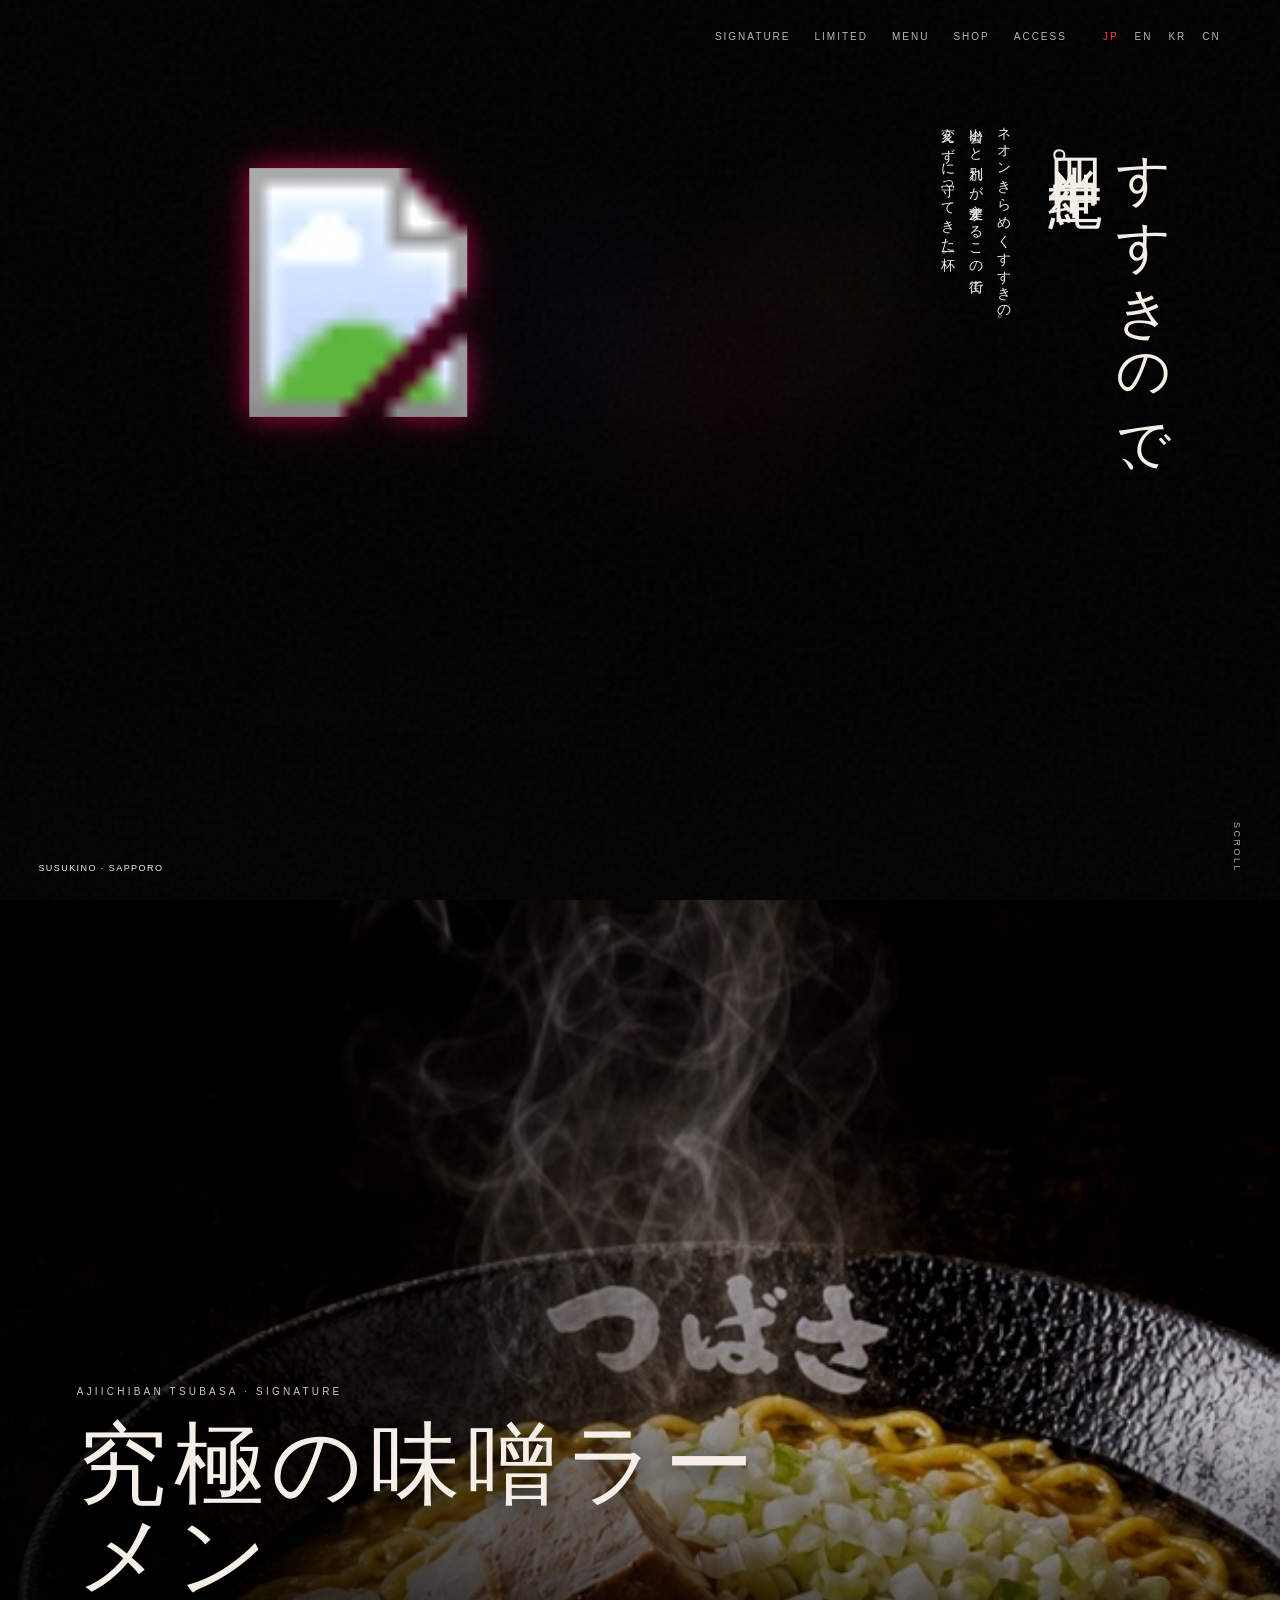
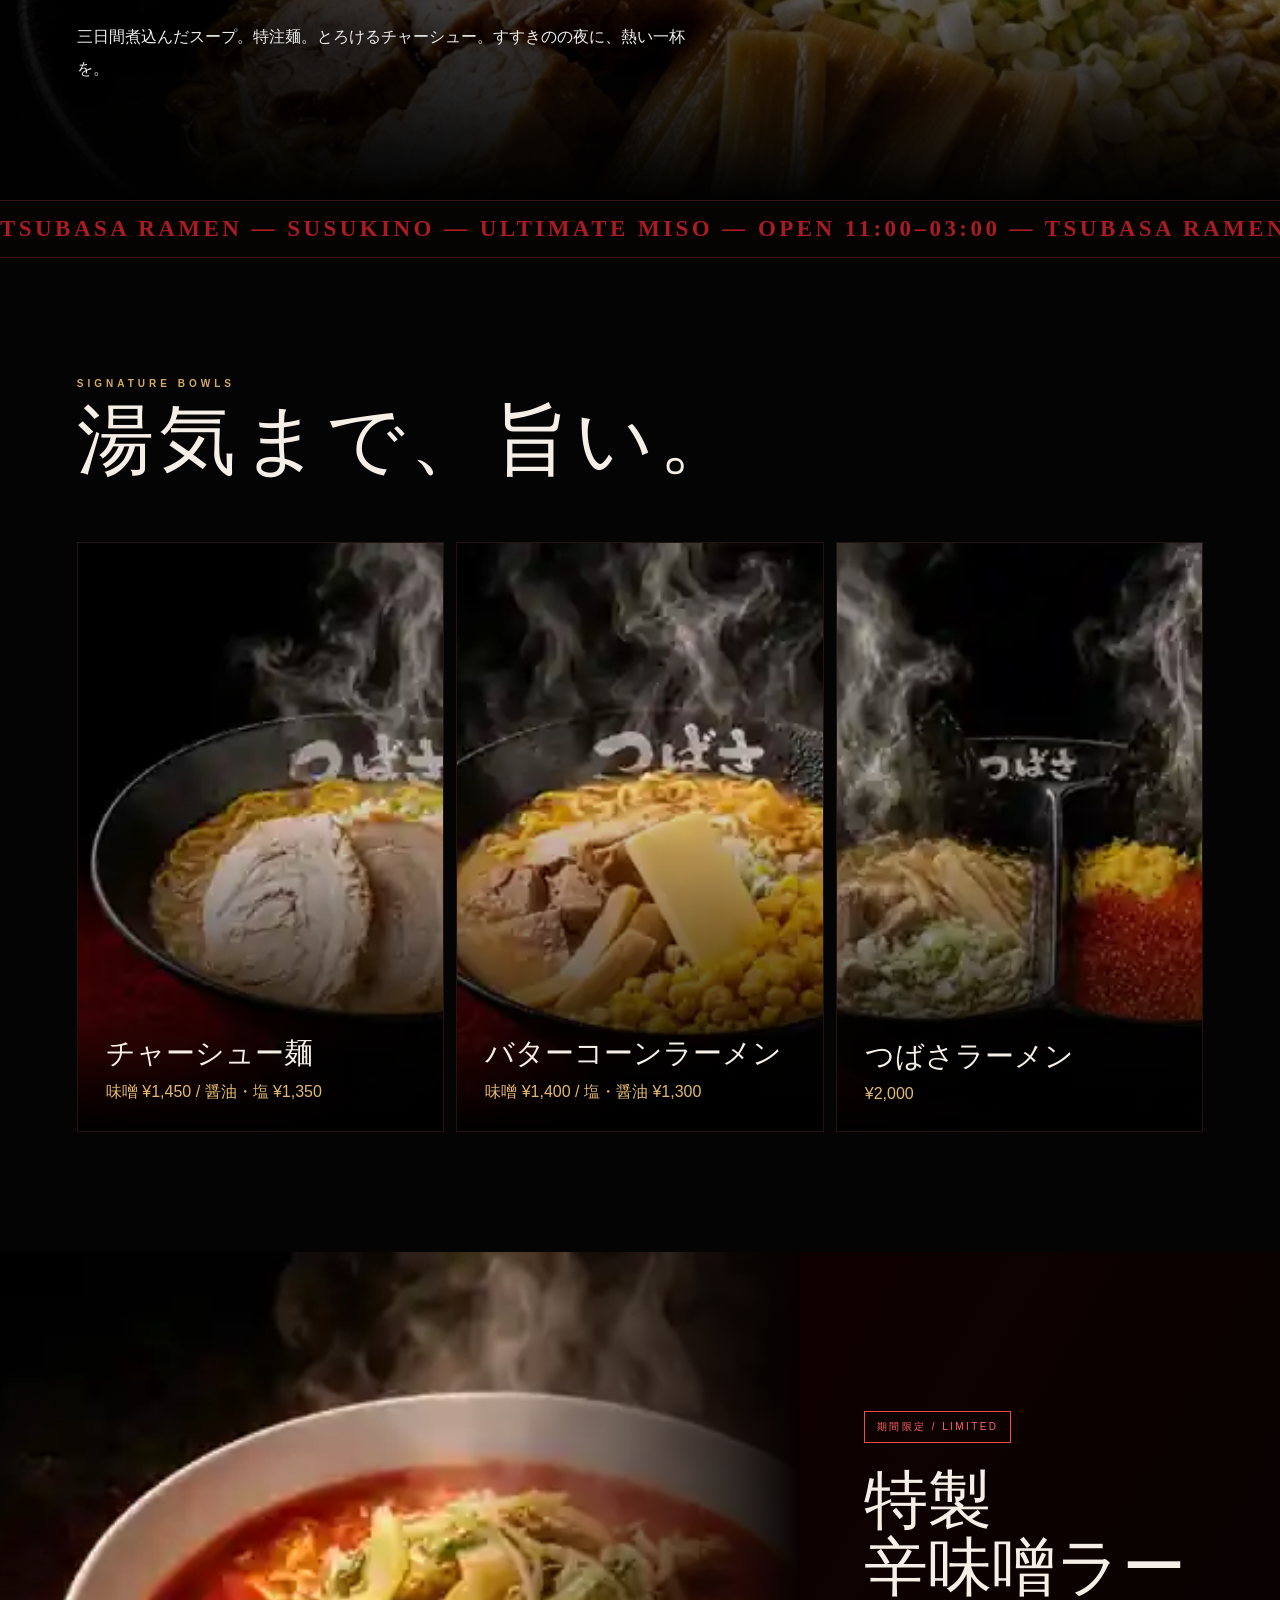
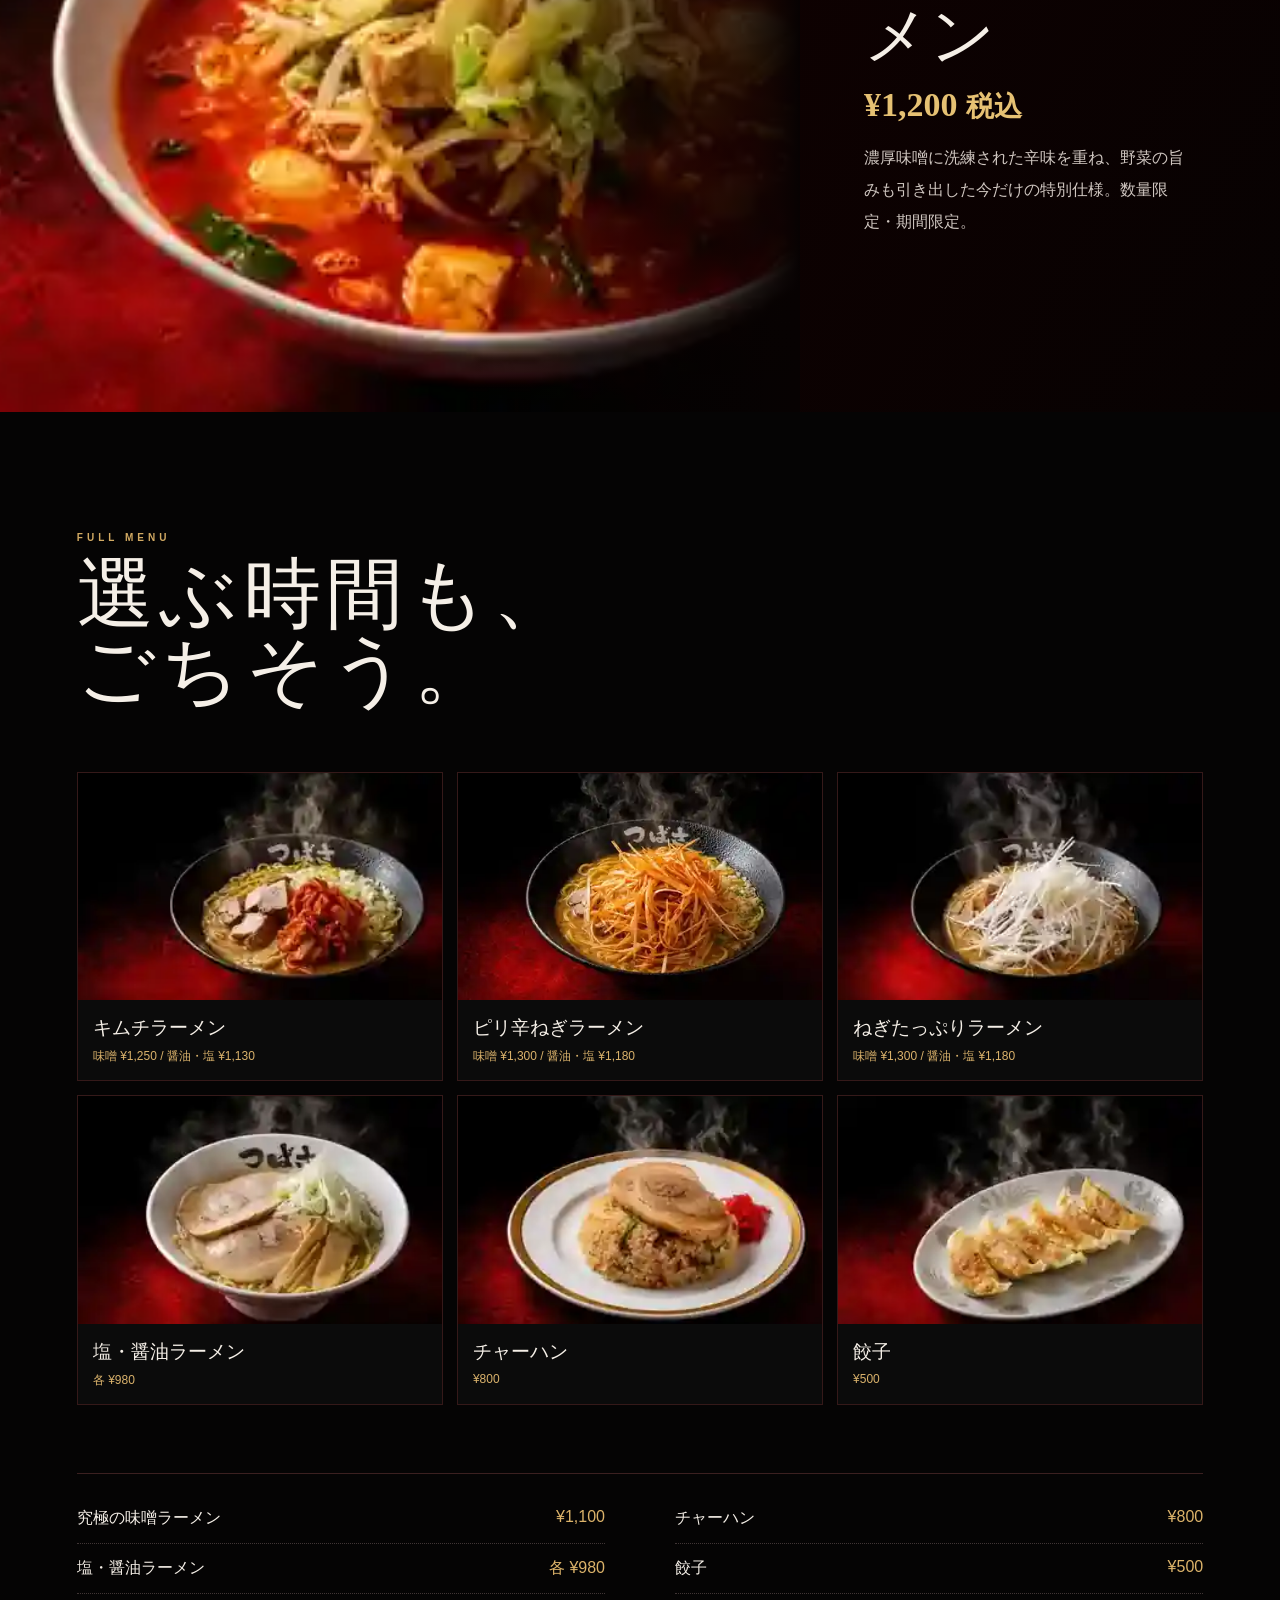
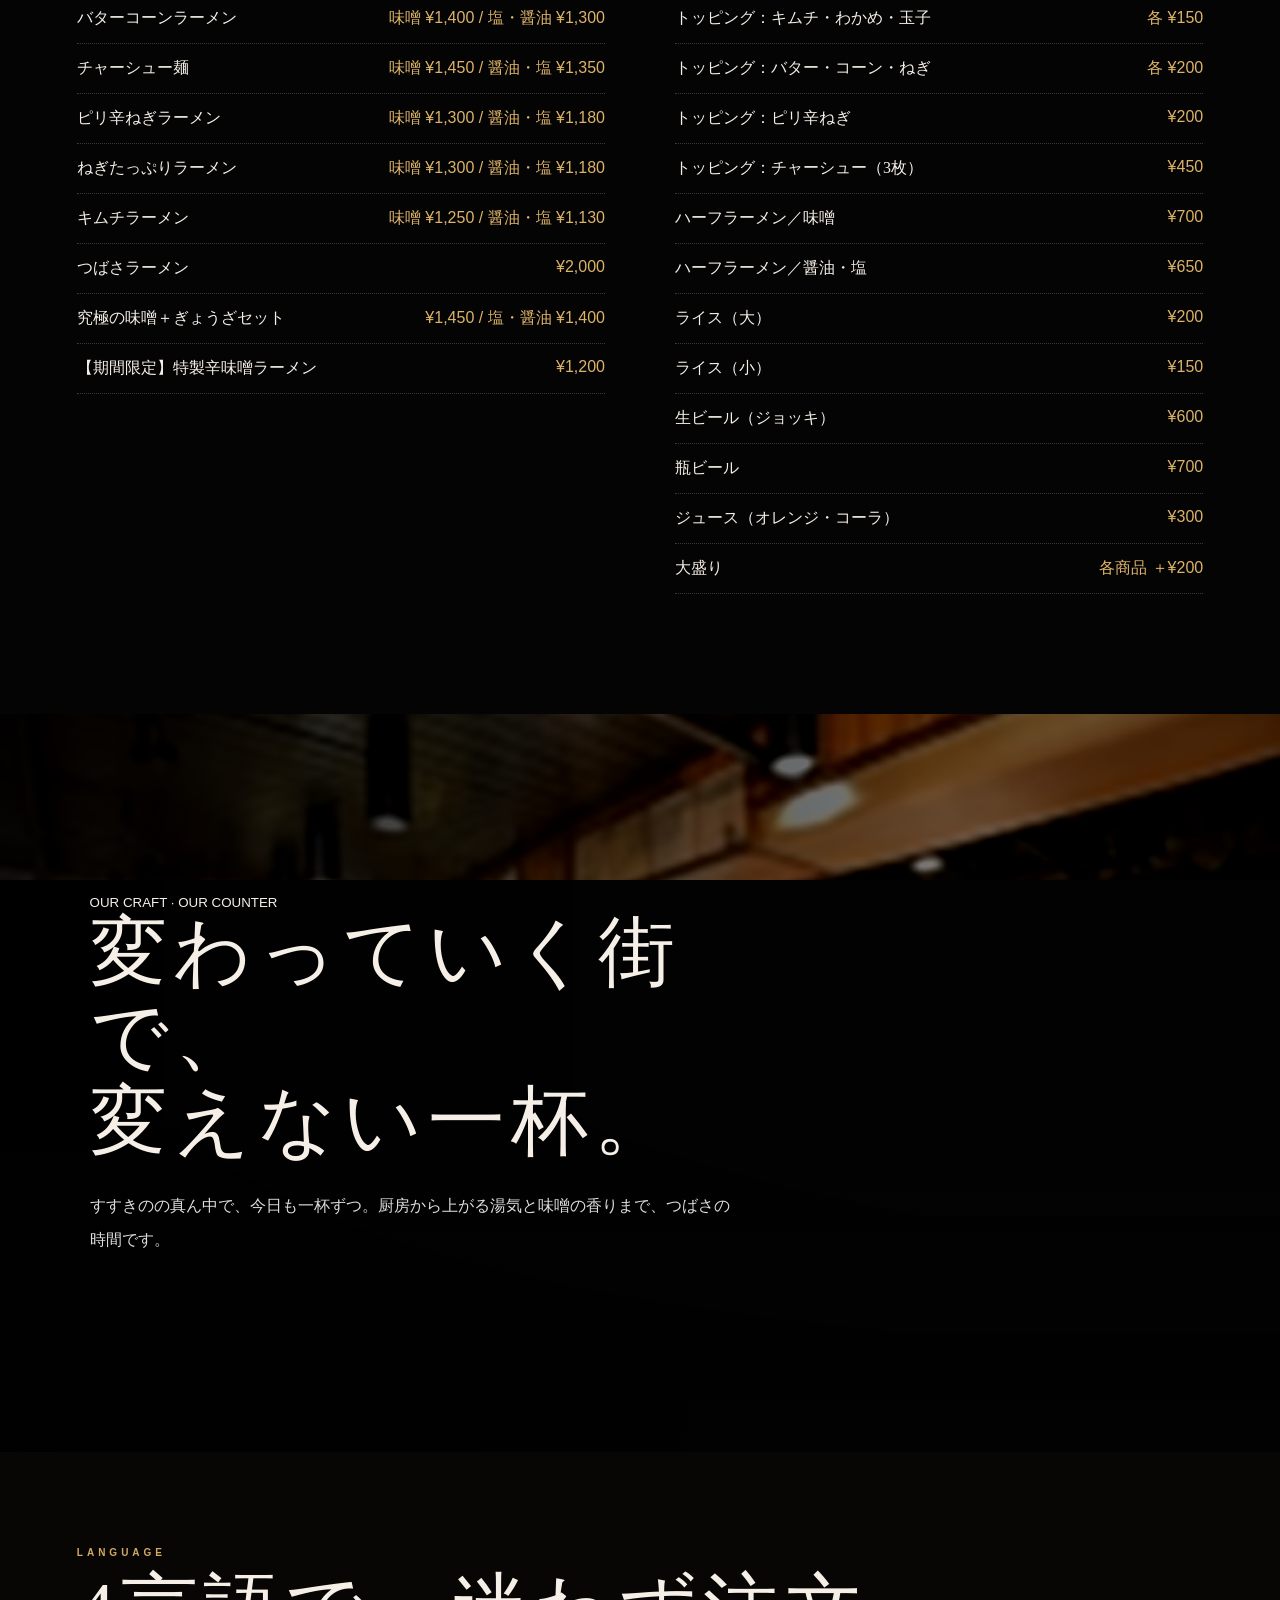
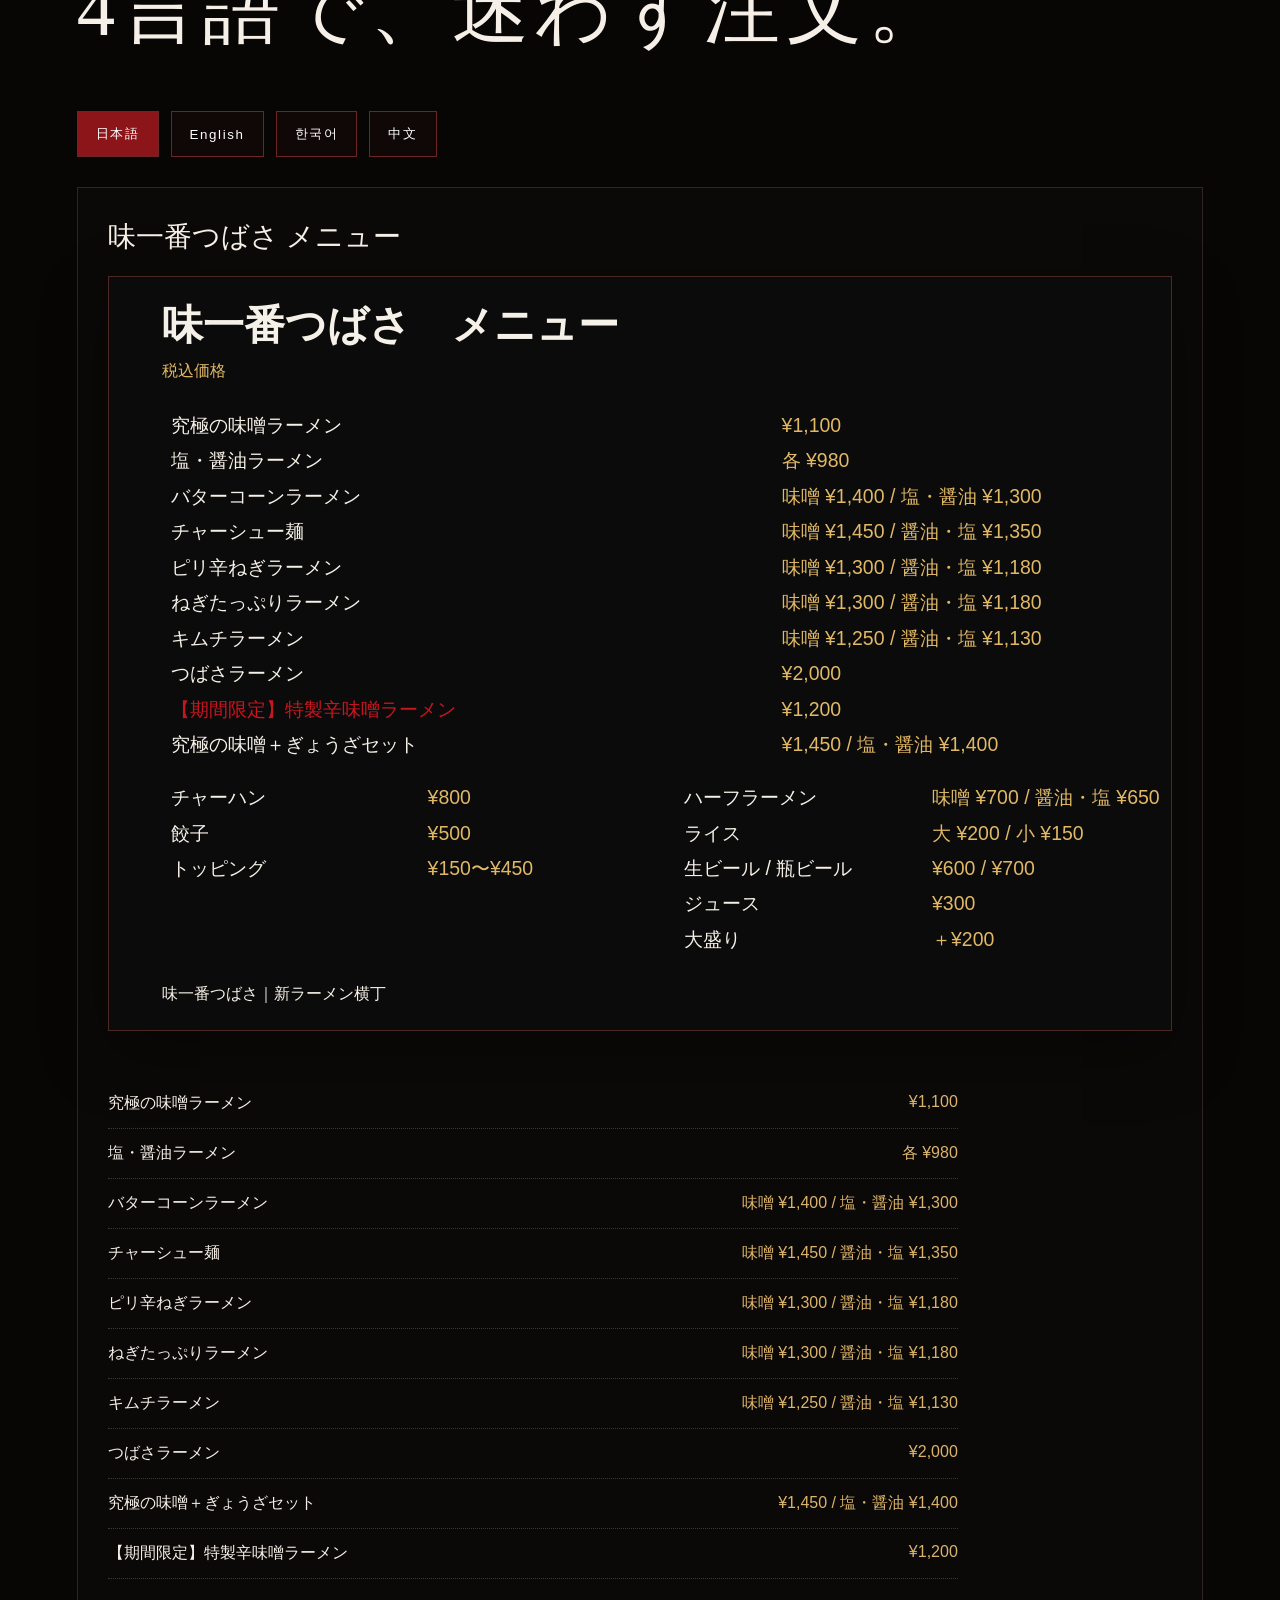
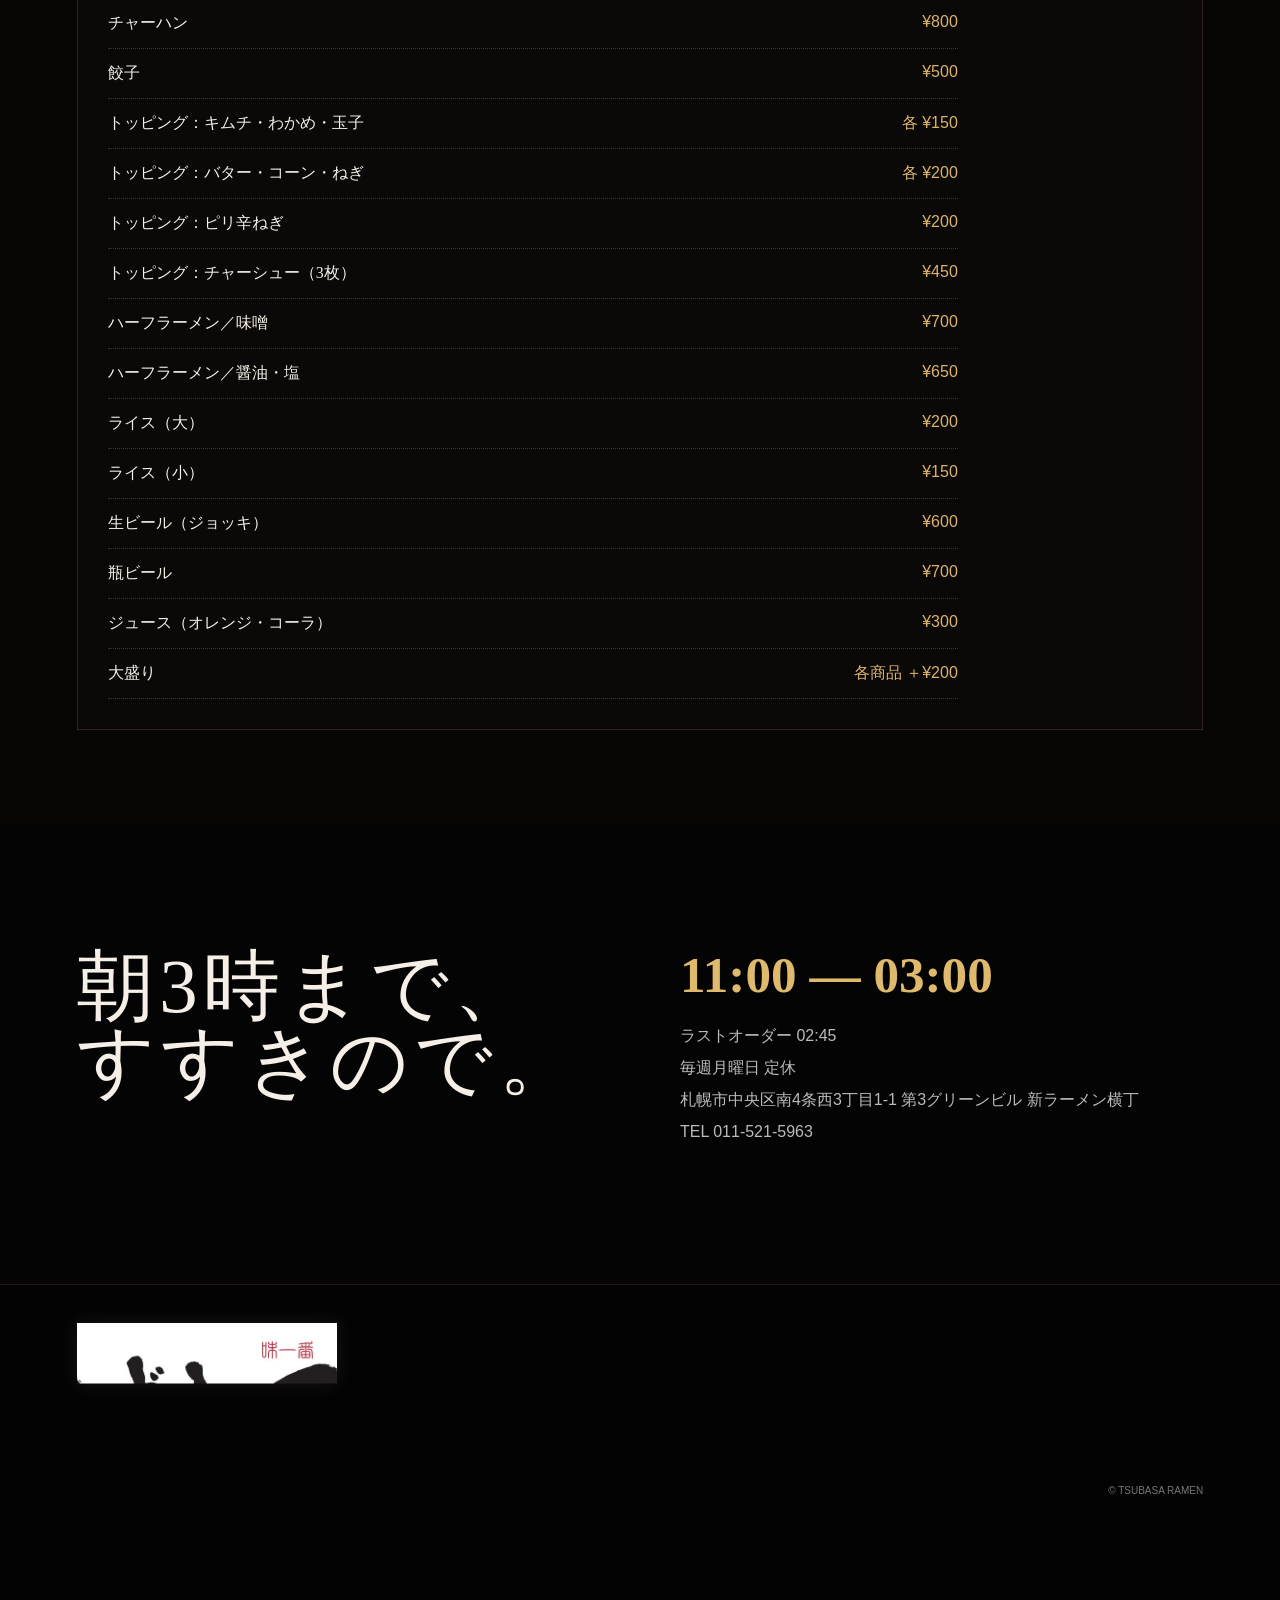
==== commit 92e781de: "Replace hero and interior with exact approved originals" ====
--- a/index.html
+++ b/index.html
@@ -1 +1 @@
-<!doctype html><html lang="ja"><head><meta charset="utf-8"><meta name="viewport" content="width=device-width,initial-scale=1,viewport-fit=cover"><meta name="theme-color" content="#020202"><title>味一番つばさ｜札幌すすきの 新ラーメン横丁</title><style>:root{--r:#c9151e;--g:#d2aa63;--p:#f5efe7}*{box-sizing:border-box}html{scroll-behavior:smooth;background:#020202}body{margin:0;background:#020202;color:var(--p);font-family:-apple-system,BlinkMacSystemFont,'Hiragino Sans','Yu Gothic',sans-serif;overflow-x:hidden}#fluidBack{position:fixed;inset:0;width:100%;height:100%;z-index:0}#fluidFront{position:fixed;inset:0;width:100%;height:100%;z-index:30;pointer-events:none;mix-blend-mode:screen;opacity:.38}.grain{position:fixed;inset:0;z-index:70;pointer-events:none;opacity:.07;background-image:url("data:image/svg+xml,%3Csvg viewBox='0 0 180 180' xmlns='http://www.w3.org/2000/svg'%3E%3Cfilter id='n'%3E%3CfeTurbulence type='fractalNoise' baseFrequency='.9' numOctaves='3'/%3E%3C/filter%3E%3Crect width='100%25' height='100%25' filter='url(%23n)' opacity='.55'/%3E%3C/svg%3E")}main,footer{position:relative;z-index:2}.nav{position:fixed;z-index:60;top:0;left:0;right:0;height:72px;padding:0 4vw;display:flex;align-items:center;justify-content:flex-end;background:linear-gradient(#000d,transparent)}.nav a,.langs button{color:#fff;background:none;border:0;text-decoration:none;font-size:10px;letter-spacing:.2em;opacity:.72}.navlinks{display:flex;gap:24px;margin-right:28px}.langs{display:flex}.langs button{padding:8px;cursor:pointer}.langs .on{color:#ff3b3f;opacity:1}.scene{height:100svh;min-height:720px;position:relative;overflow:hidden;background:#000}.bg{position:absolute;inset:0;background-position:center;background-size:cover;background-repeat:no-repeat}.shade{position:absolute;inset:0;background:linear-gradient(90deg,#000c 0,#0005 45%,#0001 72%),linear-gradient(0deg,#020202 0,transparent 45%)}.origin .bg{background-image:url('assets/susukino-top-20260816.png');background-position:center 58%;filter:brightness(.72) contrast(1.22) saturate(1.18);transform:scale(1.025);animation:cityBreath 8s ease-in-out infinite alternate}.origin:before{content:'';position:absolute;inset:-8%;z-index:1;pointer-events:none;background:radial-gradient(circle at 56% 35%,rgba(255,20,80,.15),transparent 20%),radial-gradient(circle at 72% 43%,rgba(255,50,20,.12),transparent 17%),radial-gradient(circle at 34% 46%,rgba(40,100,255,.09),transparent 20%);mix-blend-mode:screen;filter:blur(18px);animation:neonPulse 5.8s ease-in-out infinite alternate}.origin:after{content:'';position:absolute;inset:0;z-index:2;pointer-events:none;background:linear-gradient(110deg,transparent 20%,rgba(255,255,255,.025) 45%,transparent 67%);animation:nightDrift 11s ease-in-out infinite alternate}.vlogo{position:absolute;z-index:5;left:43%;top:4.5vh;width:min(220px,18vw);height:auto;opacity:0;transform:translateX(-50%) translateY(20px) scale(.96);filter:blur(18px) brightness(1.8) drop-shadow(0 0 38px rgba(255,0,120,.7));animation:logoMaterialize 4.2s cubic-bezier(.22,.72,.2,1) .55s forwards}.originCopy{position:absolute;z-index:5;right:7vw;top:9vh;writing-mode:vertical-rl;text-shadow:0 4px 28px #000}.originCopy h1{font:400 clamp(30px,3.7vw,56px)/1.42 'Yu Mincho',serif;letter-spacing:.12em;margin:0 0 0 22px}.originCopy p{font:400 clamp(12px,1vw,16px)/2 'Yu Mincho',serif;letter-spacing:.13em;color:#eee}.caption{position:absolute;z-index:5;left:3vw;bottom:3vh;font-size:9px;letter-spacing:.16em}.scroll{position:absolute;z-index:5;right:3vw;bottom:3vh;writing-mode:vertical-rl;font-size:9px;letter-spacing:.28em;color:#aaa}.food .bg{filter:brightness(.86) contrast(1.08) saturate(1.03)}.miso .bg{background-image:url('assets/ramen-user.jpg');background-position:center 55%}.foodCopy{position:absolute;z-index:5;left:6vw;bottom:9vh;width:min(680px,78vw);text-shadow:0 4px 28px #000}.foodCopy small{font-size:10px;letter-spacing:.32em;color:#d5c7bd}.foodCopy h2{font:400 clamp(48px,6vw,94px)/1.05 'Yu Mincho',serif;letter-spacing:.08em;margin:.22em 0}.foodCopy p{font:400 15px/2 'Yu Mincho',serif;color:#eee}.marquee{position:relative;z-index:3;overflow:hidden;white-space:nowrap;border-block:1px solid #3a1517;background:#060303;padding:15px 0;color:#a91c22;font:900 23px Georgia,serif;letter-spacing:.15em}.marquee span{display:inline-block;animation:mq 25s linear infinite}.section{padding:110px 6vw;position:relative;background:#050404}.title{font:400 clamp(44px,6vw,90px)/.98 'Yu Mincho',serif;letter-spacing:.07em;margin:0 0 55px}.title small{display:block;color:var(--g);font:700 10px sans-serif;letter-spacing:.4em;margin-bottom:14px}.triptych{display:grid;grid-template-columns:repeat(3,1fr);gap:3px}.card{position:relative;min-height:620px;overflow:hidden;background:#111}.card img{position:absolute;inset:0;width:100%;height:100%;object-fit:cover;transition:.8s}.card:hover img{transform:scale(1.035)}.card:after{content:'';position:absolute;inset:0;background:linear-gradient(0deg,#000 0,transparent 62%)}.cap{position:absolute;z-index:2;left:26px;right:20px;bottom:25px}.cap h3{font:400 27px 'Yu Mincho',serif;margin:0 0 8px}.cap span{color:#e0ba70}.limited{display:grid;grid-template-columns:1.25fr .75fr;min-height:760px;padding:0;background:linear-gradient(120deg,#170000,#070202)}.limitedPhoto{position:relative;min-height:650px}.limitedPhoto img{width:100%;height:100%;object-fit:cover}.limitedPhoto:after{content:'';position:absolute;inset:0;background:linear-gradient(90deg,transparent 58%,#070202)}.limitedCopy{padding:7vw 5vw;display:flex;flex-direction:column;justify-content:center}.badge{align-self:flex-start;border:1px solid #ef4b4b;color:#ff6761;padding:8px 12px;font-size:10px;letter-spacing:.24em}.limited h2{font:400 clamp(44px,5vw,76px)/1.06 'Yu Mincho',serif;margin:24px 0 16px}.price{font:700 34px Georgia,serif;color:#e6c173}.limited p{line-height:2;color:#cfc6c0}.grid{display:grid;grid-template-columns:repeat(3,1fr);gap:12px}.tile{border:1px solid #2e1b1b;background:#0b0b0b;overflow:hidden}.tile img{width:100%;aspect-ratio:16/10;object-fit:cover;display:block}.meta{padding:15px}.meta h3{font:400 18px 'Yu Mincho',serif;margin:0 0 7px}.yen{font-size:12px;color:#dbb36c}.textmenu{display:grid;grid-template-columns:1fr 1fr;gap:70px;margin-top:68px;border-top:1px solid #3b2020}.col{padding-top:20px}.row{display:flex;justify-content:space-between;gap:18px;padding:14px 0;border-bottom:1px dotted #403535}.row b{font:400 16px 'Yu Mincho',serif}.row span{color:#dcb36a;white-space:nowrap}.store{min-height:82vh;position:relative;overflow:hidden}.store .bg{background-image:url('assets/store-interior.jpg');filter:brightness(.5) contrast(1.08)}.storeCopy{position:absolute;z-index:5;left:7vw;top:50%;transform:translateY(-50%);width:min(650px,82vw)}.storeCopy h2{font:400 clamp(46px,6vw,86px)/1.1 'Yu Mincho',serif;margin:0 0 25px;letter-spacing:.08em}.storeCopy p{line-height:2.1;color:#ddd}.menus{padding:95px 6vw;background:#070605}.menuButtons{display:flex;gap:12px;flex-wrap:wrap}.menuButtons button{border:1px solid #6c2424;background:#100707;color:#fff;padding:13px 18px;cursor:pointer;letter-spacing:.12em}.menuButtons button.on{background:#8b1518}.menuPanel{margin-top:30px;padding:30px;border:1px solid #312323;background:#0b0908}.menuPanel h3{font:400 28px 'Yu Mincho',serif;margin:0 0 20px}.menuPanel .row{max-width:850px}.access{display:grid;grid-template-columns:1fr 1fr;gap:80px;align-items:end}.hours{font:700 clamp(34px,4vw,58px) Georgia,serif;color:#dfba6d}.access p{line-height:2;color:#bbb}footer{padding:38px 6vw;border-top:1px solid #281616;background:#030303;color:#777;font-size:10px;display:flex;justify-content:space-between;align-items:center}.footerLogo{width:min(260px,42vw);height:auto;display:block;filter:drop-shadow(0 0 10px rgba(255,255,255,.08))}@keyframes cityBreath{0%{filter:brightness(.68) contrast(1.2) saturate(1.12);transform:scale(1.025)}100%{filter:brightness(.79) contrast(1.25) saturate(1.3);transform:scale(1.04)}}@keyframes neonPulse{0%{opacity:.35;transform:translate3d(-.5%,0,0) scale(.99)}45%{opacity:.72}100%{opacity:.42;transform:translate3d(.7%,-.4%,0) scale(1.02)}}@keyframes nightDrift{0%{opacity:.15;transform:translateX(-3%)}100%{opacity:.55;transform:translateX(3%)}}@keyframes logoMaterialize{0%{opacity:0;transform:translateX(-50%) translateY(24px) scale(.94);filter:blur(22px) brightness(2.2) drop-shadow(0 0 45px rgba(255,0,120,.8))}35%{opacity:.18}70%{opacity:.7;filter:blur(5px) brightness(1.3) drop-shadow(0 0 28px rgba(255,0,120,.78))}100%{opacity:1;transform:translateX(-50%) translateY(0) scale(1);filter:blur(0) brightness(1.05) drop-shadow(0 0 18px rgba(255,0,120,.7))}}@keyframes mq{to{transform:translateX(-50%)}}@media(max-width:820px){.nav{height:58px;padding:0 14px}.navlinks{display:none}.scene{min-height:760px}.origin .bg{background-position:center bottom}.vlogo{left:45%;top:4vh;width:30vw;max-width:145px}.originCopy{right:4vw;top:7vh}.originCopy h1{font-size:clamp(27px,7.2vw,40px);margin-left:12px}.originCopy p{font-size:11px;line-height:1.8}.miso .bg{background-size:auto 100%;background-position:center 54%}.food .shade{background:linear-gradient(0deg,#020202 0,#0008 50%,#0001)}.foodCopy{left:7vw;bottom:7vh;width:86vw}.foodCopy h2{font-size:clamp(40px,11vw,58px)}.section{padding:80px 20px}.triptych{grid-template-columns:1fr}.card{min-height:68svh}.limited{grid-template-columns:1fr}.limitedPhoto{min-height:58svh}.limitedPhoto:after{background:linear-gradient(0deg,#070202,transparent 42%)}.limitedCopy{padding:55px 22px}.grid{grid-template-columns:1fr 1fr;gap:7px}.meta{padding:11px}.meta h3{font-size:14px}.yen{font-size:10px}.textmenu{grid-template-columns:1fr;gap:0}.storeCopy{left:8vw;width:84vw}.menus{padding:75px 20px}.menuPanel{padding:18px}.access{grid-template-columns:1fr;gap:35px}footer{display:block;line-height:2}}@media(prefers-reduced-motion:reduce){*{animation:none!important;transition:none!important}.vlogo{opacity:1;transform:translateX(-50%)}}</style></head><body><canvas id="fluidBack"></canvas><canvas id="fluidFront"></canvas><div class="grain"></div><main><header class="nav"><nav class="navlinks"><a href="#signature">SIGNATURE</a><a href="#limited">LIMITED</a><a href="#menu">MENU</a><a href="#shop">SHOP</a><a href="#access">ACCESS</a></nav><div class="langs"><button data-lang="ja" class="on">JP</button><button data-lang="en">EN</button><button data-lang="ko">KR</button><button data-lang="zh">CN</button></div></header><section class="scene origin"><div class="bg"></div><div class="shade"></div><img class="vlogo" src="assets/logo-vertical.svg" alt="味一番つばさ"><div class="originCopy"><h1 data-k="originH">すすきので、<br>四半世紀。</h1><p data-k="originP">ネオンきらめくすすきの。<br>出会いと別れが交差するこの街で、<br>変えずに守ってきた一杯。</p></div><div class="caption">SUSUKINO · SAPPORO</div><div class="scroll">SCROLL</div></section><section class="scene food miso"><div class="bg"></div><div class="shade"></div><div class="foodCopy"><small>AJIICHIBAN TSUBASA · SIGNATURE</small><h2 data-k="misoH">究極の味噌ラーメン</h2><p data-k="misoP">三日間煮込んだスープ。特注麺。とろけるチャーシュー。すすきのの夜に、熱い一杯を。</p></div></section><div class="marquee"><span>TSUBASA RAMEN — SUSUKINO — ULTIMATE MISO — OPEN 11:00–03:00 — TSUBASA RAMEN — SUSUKINO — ULTIMATE MISO — OPEN 11:00–03:00 — </span></div><section id="signature" class="section"><h2 class="title"><small>SIGNATURE BOWLS</small><span data-k="sigH">湯気まで、旨い。</span></h2><div class="triptych"><article class="card"><img src="assets/food/chashu.webp" alt="チャーシュー麺"><div class="cap"><h3 data-k="chashu">チャーシュー麺</h3><span data-k="chashuP">味噌 ¥1,450 / 醤油・塩 ¥1,350</span></div></article><article class="card"><img src="assets/food/butter.webp" alt="バターコーンラーメン"><div class="cap"><h3 data-k="butter">バターコーンラーメン</h3><span data-k="butterP">味噌 ¥1,400 / 塩・醤油 ¥1,300</span></div></article><article class="card"><img src="assets/food/hero.webp" alt="つばさラーメン"><div class="cap"><h3 data-k="tsubasa">つばさラーメン</h3><span>¥2,000</span></div></article></div></section><section id="limited" class="limited"><div class="limitedPhoto"><img src="assets/food/limited.webp" alt="特製辛味噌ラーメン"></div><div class="limitedCopy"><span class="badge" data-k="limitedBadge">期間限定 / LIMITED</span><h2 data-k="limitedH">特製<br>辛味噌ラーメン</h2><div class="price">¥1,200 <small data-k="tax">税込</small></div><p data-k="limitedP">濃厚味噌に洗練された辛味を重ね、野菜の旨みも引き出した今だけの特別仕様。数量限定・期間限定。</p></div></section><section id="menu" class="section"><h2 class="title"><small>FULL MENU</small><span data-k="menuH">選ぶ時間も、<br>ごちそう。</span></h2><div class="grid"><article class="tile"><img src="assets/food/kimchi.webp"><div class="meta"><h3 data-k="kimchi">キムチラーメン</h3><div class="yen">味噌 ¥1,250 / 醤油・塩 ¥1,130</div></div></article><article class="tile"><img src="assets/food/spicy.webp"><div class="meta"><h3 data-k="spicy">ピリ辛ねぎラーメン</h3><div class="yen">味噌 ¥1,300 / 醤油・塩 ¥1,180</div></div></article><article class="tile"><img src="assets/food/negi.webp"><div class="meta"><h3 data-k="negi">ねぎたっぷりラーメン</h3><div class="yen">味噌 ¥1,300 / 醤油・塩 ¥1,180</div></div></article><article class="tile"><img src="assets/food/shio.webp"><div class="meta"><h3 data-k="shio">塩・醤油ラーメン</h3><div class="yen">各 ¥980</div></div></article><article class="tile"><img src="assets/food/fried.webp"><div class="meta"><h3 data-k="fried">チャーハン</h3><div class="yen">¥800</div></div></article><article class="tile"><img src="assets/food/gyoza.webp"><div class="meta"><h3 data-k="gyoza">餃子</h3><div class="yen">¥500</div></div></article></div><div class="textmenu"><div class="col"><div class="row"><b data-k="miso">究極の味噌ラーメン</b><span>¥1,100</span></div><div class="row"><b data-k="shio">塩・醤油ラーメン</b><span>各 ¥980</span></div><div class="row"><b data-k="negi">ねぎたっぷりラーメン</b><span>味噌 ¥1,300</span></div><div class="row"><b data-k="kimchi">キムチラーメン</b><span>味噌 ¥1,250</span></div></div><div class="col"><div class="row"><b data-k="chashu">チャーシュー麺</b><span>味噌 ¥1,450</span></div><div class="row"><b data-k="butter">バターコーンラーメン</b><span>味噌 ¥1,400</span></div><div class="row"><b data-k="fried">チャーハン</b><span>¥800</span></div><div class="row"><b data-k="gyoza">餃子</b><span>¥500</span></div></div></div></section><section id="shop" class="store"><div class="bg"></div><div class="shade"></div><div class="storeCopy"><small>OUR CRAFT · OUR COUNTER</small><h2 data-k="shopH">変わっていく街で、<br>変えない一杯。</h2><p data-k="shopP">すすきのの真ん中で、今日も一杯ずつ。厨房から上がる湯気と味噌の香りまで、つばさの時間です。</p></div></section><section class="menus"><h2 class="title"><small>LANGUAGE</small><span data-k="langH">4言語で、迷わず注文。</span></h2><div class="menuButtons"><button data-lang="ja" class="on">日本語</button><button data-lang="en">English</button><button data-lang="ko">한국어</button><button data-lang="zh">中文</button></div><div class="menuPanel"><h3 data-k="panelH">味一番つばさ メニュー</h3><div class="row"><b data-k="miso">究極の味噌ラーメン</b><span>¥1,100</span></div><div class="row"><b data-k="butter">バターコーンラーメン</b><span>¥1,400</span></div><div class="row"><b data-k="chashu">チャーシュー麺</b><span>¥1,450</span></div><div class="row"><b data-k="tsubasa">つばさラーメン</b><span>¥2,000</span></div><div class="row"><b data-k="fried">チャーハン</b><span>¥800</span></div><div class="row"><b data-k="gyoza">餃子</b><span>¥500</span></div></div></section><section id="access" class="section"><div class="access"><h2 class="title" data-k="accessH">朝3時まで、<br>すすきので。</h2><div><div class="hours">11:00 — 03:00</div><p data-k="accessP">ラストオーダー 02:45<br>毎週月曜日 定休<br>札幌市中央区南4条西3丁目1-1 第3グリーンビル 新ラーメン横丁<br>TEL 011-521-5963</p></div></div></section></main><footer><div><img class="footerLogo" src="assets/logo-horizontal.jpg" alt="味一番つばさ"></div><div>© TSUBASA RAMEN</div></footer><script src="fluid.js"></script><script>const D={ja:{originH:'すすきので、<br>四半世紀。',originP:'ネオンきらめくすすきの。<br>出会いと別れが交差するこの街で、<br>変えずに守ってきた一杯。',misoH:'究極の味噌ラーメン',misoP:'三日間煮込んだスープ。特注麺。とろけるチャーシュー。すすきのの夜に、熱い一杯を。',sigH:'湯気まで、旨い。',limitedBadge:'期間限定 / LIMITED',limitedH:'特製<br>辛味噌ラーメン',tax:'税込',limitedP:'濃厚味噌に洗練された辛味を重ね、野菜の旨みも引き出した今だけの特別仕様。数量限定・期間限定。',menuH:'選ぶ時間も、<br>ごちそう。',chashu:'チャーシュー麺',chashuP:'味噌 ¥1,450 / 醤油・塩 ¥1,350',butter:'バターコーンラーメン',butterP:'味噌 ¥1,400 / 塩・醤油 ¥1,300',tsubasa:'つばさラーメン',kimchi:'キムチラーメン',spicy:'ピリ辛ねぎラーメン',negi:'ねぎたっぷりラーメン',shio:'塩・醤油ラーメン',fried:'チャーハン',gyoza:'餃子',miso:'究極の味噌ラーメン',shopH:'変わっていく街で、<br>変えない一杯。',shopP:'すすきのの真ん中で、今日も一杯ずつ。厨房から上がる湯気と味噌の香りまで、つばさの時間です。',langH:'4言語で、迷わず注文。',panelH:'味一番つばさ メニュー',accessH:'朝3時まで、<br>すすきので。',accessP:'ラストオーダー 02:45<br>毎週月曜日 定休<br>札幌市中央区南4条西3丁目1-1 第3グリーンビル 新ラーメン横丁<br>TEL 011-521-5963'},en:{originH:'In Susukino,<br>for a quarter century.',originP:'In a district of neon and encounters,<br>one bowl has stayed true.',misoH:'Ultimate Miso Ramen',misoP:'Broth simmered for three days. Custom noodles. Tender chashu. A hot bowl for the nights of Sapporo.',sigH:'You can taste the steam.',limitedBadge:'LIMITED TIME',limitedH:'Special<br>Spicy Miso Ramen',tax:'tax incl.',limitedP:'Rich miso layered with refined heat and vegetable umami. Limited time and limited quantity.',menuH:'Choosing is part<br>of the feast.',chashu:'Chashu Ramen',chashuP:'Miso ¥1,450 / Soy・Salt ¥1,350',butter:'Butter Corn Ramen',butterP:'Miso ¥1,400 / Salt・Soy ¥1,300',tsubasa:'Tsubasa Ramen',kimchi:'Kimchi Ramen',spicy:'Spicy Green Onion Ramen',negi:'Green Onion Ramen',shio:'Salt / Soy Sauce Ramen',fried:'Fried Rice',gyoza:'Gyoza',miso:'Ultimate Miso Ramen',shopH:'A changing city.<br>An unchanged bowl.',shopP:'One bowl at a time in the heart of Susukino. Steam and miso aroma rise from behind the counter.',langH:'Order easily in 4 languages.',panelH:'Tsubasa Menu',accessH:'In Susukino,<br>until 3 AM.',accessP:'Last order 2:45 AM<br>Closed Mondays<br>Shin Ramen Yokocho, 3rd Green Bldg., Minami 4-jo Nishi 3-chome 1-1, Chuo-ku, Sapporo<br>TEL 011-521-5963'},ko:{originH:'스스키노에서,<br>사반세기.',originP:'네온이 빛나는 스스키노에서<br>변함없이 지켜온 한 그릇.',misoH:'궁극의 미소 라멘',misoP:'3일간 끓인 스프, 특주 면, 부드러운 차슈. 삿포로의 밤을 위한 뜨거운 한 그릇.',sigH:'김까지 맛있다.',limitedBadge:'기간 한정 / LIMITED',limitedH:'특제<br>매운 미소 라멘',tax:'세금 포함',limitedP:'진한 미소에 세련된 매운맛과 채소의 감칠맛을 더한 특별한 한 그릇. 수량・기간 한정.',menuH:'고르는 시간도,<br>맛의 일부.',chashu:'차슈 라멘',chashuP:'미소 1,450엔 / 간장・소금 1,350엔',butter:'버터 콘 라멘',butterP:'미소 1,400엔 / 소금・간장 1,300엔',tsubasa:'츠바사 라멘',kimchi:'김치 라멘',spicy:'매운 파 라멘',negi:'파 듬뿍 라멘',shio:'소금 / 간장 라멘',fried:'볶음밥',gyoza:'교자',miso:'궁극의 미소 라멘',shopH:'변하는 거리에서,<br>변하지 않는 한 그릇.',shopP:'스스키노 한가운데에서 오늘도 한 그릇씩. 카운터 너머로 김과 미소 향이 올라옵니다.',langH:'4개 언어로 편하게 주문.',panelH:'츠바사 메뉴',accessH:'스스키노에서,<br>새벽 3시까지.',accessP:'라스트 오더 02:45<br>매주 월요일 휴무<br>삿포로시 주오구 미나미4조 니시3초메 1-1 제3그린빌딩 신라멘요코초<br>TEL 011-521-5963'},zh:{originH:'在薄野，<br>四分之一个世纪。',originP:'霓虹闪耀的薄野，<br>有一碗味道始终坚持不变。',misoH:'究极味噌拉面',misoP:'熬煮三天的汤底、特制面条、柔嫩叉烧。为札幌的夜晚奉上一碗热腾腾的拉面。',sigH:'连热气都诱人。',limitedBadge:'期间限定 / LIMITED',limitedH:'特制<br>辣味噌拉面',tax:'含税',limitedP:'浓郁味噌融合细腻辣味与蔬菜鲜味。限定期间、限定数量供应。',menuH:'挑选的时间，<br>也是美味的一部分。',chashu:'叉烧拉面',chashuP:'味噌 1,450日元 / 酱油・盐味 1,350日元',butter:'黄油玉米拉面',butterP:'味噌 1,400日元 / 盐味・酱油 1,300日元',tsubasa:'翼拉面',kimchi:'泡菜拉面',spicy:'香辣葱丝拉面',negi:'葱量十足拉面',shio:'盐味 / 酱油拉面',fried:'炒饭',gyoza:'饺子',miso:'究极味噌拉面',shopH:'变化的街道，<br>不变的一碗。',shopP:'在薄野中心，每天一碗一碗地做好。吧台另一侧升起热气与味噌香气。',langH:'4种语言，轻松点餐。',panelH:'翼拉面 菜单',accessH:'在薄野，<br>营业至凌晨3点。',accessP:'最后点餐 02:45<br>每周一休息<br>札幌市中央区南4条西3丁目1-1 第3绿色大楼 新拉面横丁<br>TEL 011-521-5963'}};function setLang(l){const d=D[l];document.documentElement.lang=l;document.querySelectorAll('[data-k]').forEach(e=>{if(d[e.dataset.k]!=null)e.innerHTML=d[e.dataset.k]});document.querySelectorAll('[data-lang]').forEach(b=>b.classList.toggle('on',b.dataset.lang===l))}document.querySelectorAll('[data-lang]').forEach(b=>b.onclick=()=>setLang(b.dataset.lang));</script></body></html>+<!doctype html><html lang="ja"><head><meta charset="utf-8"><meta name="viewport" content="width=device-width,initial-scale=1,viewport-fit=cover"><meta name="theme-color" content="#020202"><title>味一番つばさ｜札幌すすきの 新ラーメン横丁</title><style>:root{--r:#c9151e;--g:#d2aa63;--p:#f5efe7}*{box-sizing:border-box}html{scroll-behavior:smooth;background:#020202}body{margin:0;background:#020202;color:var(--p);font-family:-apple-system,BlinkMacSystemFont,'Hiragino Sans','Yu Gothic',sans-serif;overflow-x:hidden}#fluidBack{position:fixed;inset:0;width:100%;height:100%;z-index:0}#fluidFront{position:fixed;inset:0;width:100%;height:100%;z-index:30;pointer-events:none;mix-blend-mode:screen;opacity:.38}.grain{position:fixed;inset:0;z-index:70;pointer-events:none;opacity:.07;background-image:url("data:image/svg+xml,%3Csvg viewBox='0 0 180 180' xmlns='http://www.w3.org/2000/svg'%3E%3Cfilter id='n'%3E%3CfeTurbulence type='fractalNoise' baseFrequency='.9' numOctaves='3'/%3E%3C/filter%3E%3Crect width='100%25' height='100%25' filter='url(%23n)' opacity='.55'/%3E%3C/svg%3E")}main,footer{position:relative;z-index:2}.nav{position:fixed;z-index:60;top:0;left:0;right:0;height:72px;padding:0 4vw;display:flex;align-items:center;justify-content:flex-end;background:linear-gradient(#000d,transparent)}.nav a,.langs button{color:#fff;background:none;border:0;text-decoration:none;font-size:10px;letter-spacing:.2em;opacity:.72}.navlinks{display:flex;gap:24px;margin-right:28px}.langs{display:flex}.langs button{padding:8px;cursor:pointer}.langs .on{color:#ff3b3f;opacity:1}.scene{height:100svh;min-height:720px;position:relative;overflow:hidden;background:#000}.bg{position:absolute;inset:0;background-position:center;background-size:cover;background-repeat:no-repeat}.shade{position:absolute;inset:0;background:linear-gradient(90deg,#000c 0,#0005 45%,#0001 72%),linear-gradient(0deg,#020202 0,transparent 45%)}.origin .bg{background-image:url('assets/susukino-top-20260816.png');background-position:center 58%;filter:brightness(.72) contrast(1.22) saturate(1.18);transform:scale(1.025);animation:cityBreath 8s ease-in-out infinite alternate}.origin:before{content:'';position:absolute;inset:-8%;z-index:1;pointer-events:none;background:radial-gradient(circle at 56% 35%,rgba(255,20,80,.15),transparent 20%),radial-gradient(circle at 72% 43%,rgba(255,50,20,.12),transparent 17%),radial-gradient(circle at 34% 46%,rgba(40,100,255,.09),transparent 20%);mix-blend-mode:screen;filter:blur(18px);animation:neonPulse 5.8s ease-in-out infinite alternate}.origin:after{content:'';position:absolute;inset:0;z-index:2;pointer-events:none;background:linear-gradient(110deg,transparent 20%,rgba(255,255,255,.025) 45%,transparent 67%);animation:nightDrift 11s ease-in-out infinite alternate}.vlogo{position:absolute;z-index:5;left:43%;top:4.5vh;width:min(220px,18vw);height:auto;opacity:0;transform:translateX(-50%) translateY(20px) scale(.96);filter:blur(18px) brightness(1.8) drop-shadow(0 0 38px rgba(255,0,120,.7));animation:logoMaterialize 4.2s cubic-bezier(.22,.72,.2,1) .55s forwards}.originCopy{position:absolute;z-index:5;right:7vw;top:9vh;writing-mode:vertical-rl;text-shadow:0 4px 28px #000}.originCopy h1{font:400 clamp(30px,3.7vw,56px)/1.42 'Yu Mincho',serif;letter-spacing:.12em;margin:0 0 0 22px}.originCopy p{font:400 clamp(12px,1vw,16px)/2 'Yu Mincho',serif;letter-spacing:.13em;color:#eee}.caption{position:absolute;z-index:5;left:3vw;bottom:3vh;font-size:9px;letter-spacing:.16em}.scroll{position:absolute;z-index:5;right:3vw;bottom:3vh;writing-mode:vertical-rl;font-size:9px;letter-spacing:.28em;color:#aaa}.food .bg{filter:brightness(.86) contrast(1.08) saturate(1.03)}.miso .bg{background-image:url('assets/ramen-user.jpg');background-position:center 55%}.foodCopy{position:absolute;z-index:5;left:6vw;bottom:9vh;width:min(680px,78vw);text-shadow:0 4px 28px #000}.foodCopy small{font-size:10px;letter-spacing:.32em;color:#d5c7bd}.foodCopy h2{font:400 clamp(48px,6vw,94px)/1.05 'Yu Mincho',serif;letter-spacing:.08em;margin:.22em 0}.foodCopy p{font:400 15px/2 'Yu Mincho',serif;color:#eee}.marquee{position:relative;z-index:3;overflow:hidden;white-space:nowrap;border-block:1px solid #3a1517;background:#060303;padding:15px 0;color:#a91c22;font:900 23px Georgia,serif;letter-spacing:.15em}.marquee span{display:inline-block;animation:mq 25s linear infinite}.section{padding:110px 6vw;position:relative;background:#050404}.title{font:400 clamp(44px,6vw,90px)/.98 'Yu Mincho',serif;letter-spacing:.07em;margin:0 0 55px}.title small{display:block;color:var(--g);font:700 10px sans-serif;letter-spacing:.4em;margin-bottom:14px}.triptych{display:grid;grid-template-columns:repeat(3,1fr);gap:3px}.card{position:relative;min-height:620px;overflow:hidden;background:#111}.card img{position:absolute;inset:0;width:100%;height:100%;object-fit:cover;transition:.8s}.card:hover img{transform:scale(1.035)}.card:after{content:'';position:absolute;inset:0;background:linear-gradient(0deg,#000 0,transparent 62%)}.cap{position:absolute;z-index:2;left:26px;right:20px;bottom:25px}.cap h3{font:400 27px 'Yu Mincho',serif;margin:0 0 8px}.cap span{color:#e0ba70}.limited{display:grid;grid-template-columns:1.25fr .75fr;min-height:760px;padding:0;background:linear-gradient(120deg,#170000,#070202)}.limitedPhoto{position:relative;min-height:650px}.limitedPhoto img{width:100%;height:100%;object-fit:cover}.limitedPhoto:after{content:'';position:absolute;inset:0;background:linear-gradient(90deg,transparent 58%,#070202)}.limitedCopy{padding:7vw 5vw;display:flex;flex-direction:column;justify-content:center}.badge{align-self:flex-start;border:1px solid #ef4b4b;color:#ff6761;padding:8px 12px;font-size:10px;letter-spacing:.24em}.limited h2{font:400 clamp(44px,5vw,76px)/1.06 'Yu Mincho',serif;margin:24px 0 16px}.price{font:700 34px Georgia,serif;color:#e6c173}.limited p{line-height:2;color:#cfc6c0}.grid{display:grid;grid-template-columns:repeat(3,1fr);gap:12px}.tile{border:1px solid #2e1b1b;background:#0b0b0b;overflow:hidden}.tile img{width:100%;aspect-ratio:16/10;object-fit:cover;display:block}.meta{padding:15px}.meta h3{font:400 18px 'Yu Mincho',serif;margin:0 0 7px}.yen{font-size:12px;color:#dbb36c}.textmenu{display:grid;grid-template-columns:1fr 1fr;gap:70px;margin-top:68px;border-top:1px solid #3b2020}.col{padding-top:20px}.row{display:flex;justify-content:space-between;gap:18px;padding:14px 0;border-bottom:1px dotted #403535}.row b{font:400 16px 'Yu Mincho',serif}.row span{color:#dcb36a;white-space:nowrap}.store{min-height:82vh;position:relative;overflow:hidden}.store .bg{background-image:url('assets/store-interior.png');filter:brightness(.5) contrast(1.08)}.storeCopy{position:absolute;z-index:5;left:7vw;top:50%;transform:translateY(-50%);width:min(650px,82vw)}.storeCopy h2{font:400 clamp(46px,6vw,86px)/1.1 'Yu Mincho',serif;margin:0 0 25px;letter-spacing:.08em}.storeCopy p{line-height:2.1;color:#ddd}.menus{padding:95px 6vw;background:#070605}.menuButtons{display:flex;gap:12px;flex-wrap:wrap}.menuButtons button{border:1px solid #6c2424;background:#100707;color:#fff;padding:13px 18px;cursor:pointer;letter-spacing:.12em}.menuButtons button.on{background:#8b1518}.menuPanel{margin-top:30px;padding:30px;border:1px solid #312323;background:#0b0908}.menuPanel h3{font:400 28px 'Yu Mincho',serif;margin:0 0 20px}.menuPanel .row{max-width:850px}.access{display:grid;grid-template-columns:1fr 1fr;gap:80px;align-items:end}.hours{font:700 clamp(34px,4vw,58px) Georgia,serif;color:#dfba6d}.access p{line-height:2;color:#bbb}footer{padding:38px 6vw;border-top:1px solid #281616;background:#030303;color:#777;font-size:10px;display:flex;justify-content:space-between;align-items:center}.footerLogo{width:min(260px,42vw);height:auto;display:block;filter:drop-shadow(0 0 10px rgba(255,255,255,.08))}@keyframes cityBreath{0%{filter:brightness(.68) contrast(1.2) saturate(1.12);transform:scale(1.025)}100%{filter:brightness(.79) contrast(1.25) saturate(1.3);transform:scale(1.04)}}@keyframes neonPulse{0%{opacity:.35;transform:translate3d(-.5%,0,0) scale(.99)}45%{opacity:.72}100%{opacity:.42;transform:translate3d(.7%,-.4%,0) scale(1.02)}}@keyframes nightDrift{0%{opacity:.15;transform:translateX(-3%)}100%{opacity:.55;transform:translateX(3%)}}@keyframes logoMaterialize{0%{opacity:0;transform:translateX(-50%) translateY(24px) scale(.94);filter:blur(22px) brightness(2.2) drop-shadow(0 0 45px rgba(255,0,120,.8))}35%{opacity:.18}70%{opacity:.7;filter:blur(5px) brightness(1.3) drop-shadow(0 0 28px rgba(255,0,120,.78))}100%{opacity:1;transform:translateX(-50%) translateY(0) scale(1);filter:blur(0) brightness(1.05) drop-shadow(0 0 18px rgba(255,0,120,.7))}}@keyframes mq{to{transform:translateX(-50%)}}@media(max-width:820px){.nav{height:58px;padding:0 14px}.navlinks{display:none}.scene{min-height:760px}.origin .bg{background-position:center bottom}.vlogo{left:45%;top:4vh;width:30vw;max-width:145px}.originCopy{right:4vw;top:7vh}.originCopy h1{font-size:clamp(27px,7.2vw,40px);margin-left:12px}.originCopy p{font-size:11px;line-height:1.8}.miso .bg{background-size:auto 100%;background-position:center 54%}.food .shade{background:linear-gradient(0deg,#020202 0,#0008 50%,#0001)}.foodCopy{left:7vw;bottom:7vh;width:86vw}.foodCopy h2{font-size:clamp(40px,11vw,58px)}.section{padding:80px 20px}.triptych{grid-template-columns:1fr}.card{min-height:68svh}.limited{grid-template-columns:1fr}.limitedPhoto{min-height:58svh}.limitedPhoto:after{background:linear-gradient(0deg,#070202,transparent 42%)}.limitedCopy{padding:55px 22px}.grid{grid-template-columns:1fr 1fr;gap:7px}.meta{padding:11px}.meta h3{font-size:14px}.yen{font-size:10px}.textmenu{grid-template-columns:1fr;gap:0}.storeCopy{left:8vw;width:84vw}.menus{padding:75px 20px}.menuPanel{padding:18px}.access{grid-template-columns:1fr;gap:35px}footer{display:block;line-height:2}}@media(prefers-reduced-motion:reduce){*{animation:none!important;transition:none!important}.vlogo{opacity:1;transform:translateX(-50%)}}</style></head><body><canvas id="fluidBack"></canvas><canvas id="fluidFront"></canvas><div class="grain"></div><main><header class="nav"><nav class="navlinks"><a href="#signature">SIGNATURE</a><a href="#limited">LIMITED</a><a href="#menu">MENU</a><a href="#shop">SHOP</a><a href="#access">ACCESS</a></nav><div class="langs"><button data-lang="ja" class="on">JP</button><button data-lang="en">EN</button><button data-lang="ko">KR</button><button data-lang="zh">CN</button></div></header><section class="scene origin"><div class="bg"></div><div class="shade"></div><img class="vlogo" src="assets/logo-vertical.svg" alt="味一番つばさ"><div class="originCopy"><h1 data-k="originH">すすきので、<br>四半世紀。</h1><p data-k="originP">ネオンきらめくすすきの。<br>出会いと別れが交差するこの街で、<br>変えずに守ってきた一杯。</p></div><div class="caption">SUSUKINO · SAPPORO</div><div class="scroll">SCROLL</div></section><section class="scene food miso"><div class="bg"></div><div class="shade"></div><div class="foodCopy"><small>AJIICHIBAN TSUBASA · SIGNATURE</small><h2 data-k="misoH">究極の味噌ラーメン</h2><p data-k="misoP">三日間煮込んだスープ。特注麺。とろけるチャーシュー。すすきのの夜に、熱い一杯を。</p></div></section><div class="marquee"><span>TSUBASA RAMEN — SUSUKINO — ULTIMATE MISO — OPEN 11:00–03:00 — TSUBASA RAMEN — SUSUKINO — ULTIMATE MISO — OPEN 11:00–03:00 — </span></div><section id="signature" class="section"><h2 class="title"><small>SIGNATURE BOWLS</small><span data-k="sigH">湯気まで、旨い。</span></h2><div class="triptych"><article class="card"><img src="assets/food/chashu.webp" alt="チャーシュー麺"><div class="cap"><h3 data-k="chashu">チャーシュー麺</h3><span data-k="chashuP">味噌 ¥1,450 / 醤油・塩 ¥1,350</span></div></article><article class="card"><img src="assets/food/butter.webp" alt="バターコーンラーメン"><div class="cap"><h3 data-k="butter">バターコーンラーメン</h3><span data-k="butterP">味噌 ¥1,400 / 塩・醤油 ¥1,300</span></div></article><article class="card"><img src="assets/food/hero.webp" alt="つばさラーメン"><div class="cap"><h3 data-k="tsubasa">つばさラーメン</h3><span>¥2,000</span></div></article></div></section><section id="limited" class="limited"><div class="limitedPhoto"><img src="assets/food/limited.webp" alt="特製辛味噌ラーメン"></div><div class="limitedCopy"><span class="badge" data-k="limitedBadge">期間限定 / LIMITED</span><h2 data-k="limitedH">特製<br>辛味噌ラーメン</h2><div class="price">¥1,200 <small data-k="tax">税込</small></div><p data-k="limitedP">濃厚味噌に洗練された辛味を重ね、野菜の旨みも引き出した今だけの特別仕様。数量限定・期間限定。</p></div></section><section id="menu" class="section"><h2 class="title"><small>FULL MENU</small><span data-k="menuH">選ぶ時間も、<br>ごちそう。</span></h2><div class="grid"><article class="tile"><img src="assets/food/kimchi.webp"><div class="meta"><h3 data-k="kimchi">キムチラーメン</h3><div class="yen">味噌 ¥1,250 / 醤油・塩 ¥1,130</div></div></article><article class="tile"><img src="assets/food/spicy.webp"><div class="meta"><h3 data-k="spicy">ピリ辛ねぎラーメン</h3><div class="yen">味噌 ¥1,300 / 醤油・塩 ¥1,180</div></div></article><article class="tile"><img src="assets/food/negi.webp"><div class="meta"><h3 data-k="negi">ねぎたっぷりラーメン</h3><div class="yen">味噌 ¥1,300 / 醤油・塩 ¥1,180</div></div></article><article class="tile"><img src="assets/food/shio.webp"><div class="meta"><h3 data-k="shio">塩・醤油ラーメン</h3><div class="yen">各 ¥980</div></div></article><article class="tile"><img src="assets/food/fried.webp"><div class="meta"><h3 data-k="fried">チャーハン</h3><div class="yen">¥800</div></div></article><article class="tile"><img src="assets/food/gyoza.webp"><div class="meta"><h3 data-k="gyoza">餃子</h3><div class="yen">¥500</div></div></article></div><div class="textmenu"><div class="col"><div class="row"><b data-k="miso">究極の味噌ラーメン</b><span>¥1,100</span></div><div class="row"><b data-k="shio">塩・醤油ラーメン</b><span>各 ¥980</span></div><div class="row"><b data-k="negi">ねぎたっぷりラーメン</b><span>味噌 ¥1,300</span></div><div class="row"><b data-k="kimchi">キムチラーメン</b><span>味噌 ¥1,250</span></div></div><div class="col"><div class="row"><b data-k="chashu">チャーシュー麺</b><span>味噌 ¥1,450</span></div><div class="row"><b data-k="butter">バターコーンラーメン</b><span>味噌 ¥1,400</span></div><div class="row"><b data-k="fried">チャーハン</b><span>¥800</span></div><div class="row"><b data-k="gyoza">餃子</b><span>¥500</span></div></div></div></section><section id="shop" class="store"><div class="bg"></div><div class="shade"></div><div class="storeCopy"><small>OUR CRAFT · OUR COUNTER</small><h2 data-k="shopH">変わっていく街で、<br>変えない一杯。</h2><p data-k="shopP">すすきのの真ん中で、今日も一杯ずつ。厨房から上がる湯気と味噌の香りまで、つばさの時間です。</p></div></section><section class="menus"><h2 class="title"><small>LANGUAGE</small><span data-k="langH">4言語で、迷わず注文。</span></h2><div class="menuButtons"><button data-lang="ja" class="on">日本語</button><button data-lang="en">English</button><button data-lang="ko">한국어</button><button data-lang="zh">中文</button></div><div class="menuPanel"><h3 data-k="panelH">味一番つばさ メニュー</h3><div class="row"><b data-k="miso">究極の味噌ラーメン</b><span>¥1,100</span></div><div class="row"><b data-k="butter">バターコーンラーメン</b><span>¥1,400</span></div><div class="row"><b data-k="chashu">チャーシュー麺</b><span>¥1,450</span></div><div class="row"><b data-k="tsubasa">つばさラーメン</b><span>¥2,000</span></div><div class="row"><b data-k="fried">チャーハン</b><span>¥800</span></div><div class="row"><b data-k="gyoza">餃子</b><span>¥500</span></div></div></section><section id="access" class="section"><div class="access"><h2 class="title" data-k="accessH">朝3時まで、<br>すすきので。</h2><div><div class="hours">11:00 — 03:00</div><p data-k="accessP">ラストオーダー 02:45<br>毎週月曜日 定休<br>札幌市中央区南4条西3丁目1-1 第3グリーンビル 新ラーメン横丁<br>TEL 011-521-5963</p></div></div></section></main><footer><div><img class="footerLogo" src="assets/logo-horizontal.jpg" alt="味一番つばさ"></div><div>© TSUBASA RAMEN</div></footer><script src="fluid.js"></script><script>const D={ja:{originH:'すすきので、<br>四半世紀。',originP:'ネオンきらめくすすきの。<br>出会いと別れが交差するこの街で、<br>変えずに守ってきた一杯。',misoH:'究極の味噌ラーメン',misoP:'三日間煮込んだスープ。特注麺。とろけるチャーシュー。すすきのの夜に、熱い一杯を。',sigH:'湯気まで、旨い。',limitedBadge:'期間限定 / LIMITED',limitedH:'特製<br>辛味噌ラーメン',tax:'税込',limitedP:'濃厚味噌に洗練された辛味を重ね、野菜の旨みも引き出した今だけの特別仕様。数量限定・期間限定。',menuH:'選ぶ時間も、<br>ごちそう。',chashu:'チャーシュー麺',chashuP:'味噌 ¥1,450 / 醤油・塩 ¥1,350',butter:'バターコーンラーメン',butterP:'味噌 ¥1,400 / 塩・醤油 ¥1,300',tsubasa:'つばさラーメン',kimchi:'キムチラーメン',spicy:'ピリ辛ねぎラーメン',negi:'ねぎたっぷりラーメン',shio:'塩・醤油ラーメン',fried:'チャーハン',gyoza:'餃子',miso:'究極の味噌ラーメン',shopH:'変わっていく街で、<br>変えない一杯。',shopP:'すすきのの真ん中で、今日も一杯ずつ。厨房から上がる湯気と味噌の香りまで、つばさの時間です。',langH:'4言語で、迷わず注文。',panelH:'味一番つばさ メニュー',accessH:'朝3時まで、<br>すすきので。',accessP:'ラストオーダー 02:45<br>毎週月曜日 定休<br>札幌市中央区南4条西3丁目1-1 第3グリーンビル 新ラーメン横丁<br>TEL 011-521-5963'},en:{originH:'In Susukino,<br>for a quarter century.',originP:'In a district of neon and encounters,<br>one bowl has stayed true.',misoH:'Ultimate Miso Ramen',misoP:'Broth simmered for three days. Custom noodles. Tender chashu. A hot bowl for the nights of Sapporo.',sigH:'You can taste the steam.',limitedBadge:'LIMITED TIME',limitedH:'Special<br>Spicy Miso Ramen',tax:'tax incl.',limitedP:'Rich miso layered with refined heat and vegetable umami. Limited time and limited quantity.',menuH:'Choosing is part<br>of the feast.',chashu:'Chashu Ramen',chashuP:'Miso ¥1,450 / Soy・Salt ¥1,350',butter:'Butter Corn Ramen',butterP:'Miso ¥1,400 / Salt・Soy ¥1,300',tsubasa:'Tsubasa Ramen',kimchi:'Kimchi Ramen',spicy:'Spicy Green Onion Ramen',negi:'Green Onion Ramen',shio:'Salt / Soy Sauce Ramen',fried:'Fried Rice',gyoza:'Gyoza',miso:'Ultimate Miso Ramen',shopH:'A changing city.<br>An unchanged bowl.',shopP:'One bowl at a time in the heart of Susukino. Steam and miso aroma rise from behind the counter.',langH:'Order easily in 4 languages.',panelH:'Tsubasa Menu',accessH:'In Susukino,<br>until 3 AM.',accessP:'Last order 2:45 AM<br>Closed Mondays<br>Shin Ramen Yokocho, 3rd Green Bldg., Minami 4-jo Nishi 3-chome 1-1, Chuo-ku, Sapporo<br>TEL 011-521-5963'},ko:{originH:'스스키노에서,<br>사반세기.',originP:'네온이 빛나는 스스키노에서<br>변함없이 지켜온 한 그릇.',misoH:'궁극의 미소 라멘',misoP:'3일간 끓인 스프, 특주 면, 부드러운 차슈. 삿포로의 밤을 위한 뜨거운 한 그릇.',sigH:'김까지 맛있다.',limitedBadge:'기간 한정 / LIMITED',limitedH:'특제<br>매운 미소 라멘',tax:'세금 포함',limitedP:'진한 미소에 세련된 매운맛과 채소의 감칠맛을 더한 특별한 한 그릇. 수량・기간 한정.',menuH:'고르는 시간도,<br>맛의 일부.',chashu:'차슈 라멘',chashuP:'미소 1,450엔 / 간장・소금 1,350엔',butter:'버터 콘 라멘',butterP:'미소 1,400엔 / 소금・간장 1,300엔',tsubasa:'츠바사 라멘',kimchi:'김치 라멘',spicy:'매운 파 라멘',negi:'파 듬뿍 라멘',shio:'소금 / 간장 라멘',fried:'볶음밥',gyoza:'교자',miso:'궁극의 미소 라멘',shopH:'변하는 거리에서,<br>변하지 않는 한 그릇.',shopP:'스스키노 한가운데에서 오늘도 한 그릇씩. 카운터 너머로 김과 미소 향이 올라옵니다.',langH:'4개 언어로 편하게 주문.',panelH:'츠바사 메뉴',accessH:'스스키노에서,<br>새벽 3시까지.',accessP:'라스트 오더 02:45<br>매주 월요일 휴무<br>삿포로시 주오구 미나미4조 니시3초메 1-1 제3그린빌딩 신라멘요코초<br>TEL 011-521-5963'},zh:{originH:'在薄野，<br>四分之一个世纪。',originP:'霓虹闪耀的薄野，<br>有一碗味道始终坚持不变。',misoH:'究极味噌拉面',misoP:'熬煮三天的汤底、特制面条、柔嫩叉烧。为札幌的夜晚奉上一碗热腾腾的拉面。',sigH:'连热气都诱人。',limitedBadge:'期间限定 / LIMITED',limitedH:'特制<br>辣味噌拉面',tax:'含税',limitedP:'浓郁味噌融合细腻辣味与蔬菜鲜味。限定期间、限定数量供应。',menuH:'挑选的时间，<br>也是美味的一部分。',chashu:'叉烧拉面',chashuP:'味噌 1,450日元 / 酱油・盐味 1,350日元',butter:'黄油玉米拉面',butterP:'味噌 1,400日元 / 盐味・酱油 1,300日元',tsubasa:'翼拉面',kimchi:'泡菜拉面',spicy:'香辣葱丝拉面',negi:'葱量十足拉面',shio:'盐味 / 酱油拉面',fried:'炒饭',gyoza:'饺子',miso:'究极味噌拉面',shopH:'变化的街道，<br>不变的一碗。',shopP:'在薄野中心，每天一碗一碗地做好。吧台另一侧升起热气与味噌香气。',langH:'4种语言，轻松点餐。',panelH:'翼拉面 菜单',accessH:'在薄野，<br>营业至凌晨3点。',accessP:'最后点餐 02:45<br>每周一休息<br>札幌市中央区南4条西3丁目1-1 第3绿色大楼 新拉面横丁<br>TEL 011-521-5963'}};function setLang(l){const d=D[l];document.documentElement.lang=l;document.querySelectorAll('[data-k]').forEach(e=>{if(d[e.dataset.k]!=null)e.innerHTML=d[e.dataset.k]});document.querySelectorAll('[data-lang]').forEach(b=>b.classList.toggle('on',b.dataset.lang===l))}document.querySelectorAll('[data-lang]').forEach(b=>b.onclick=()=>setLang(b.dataset.lang));</script></body></html>
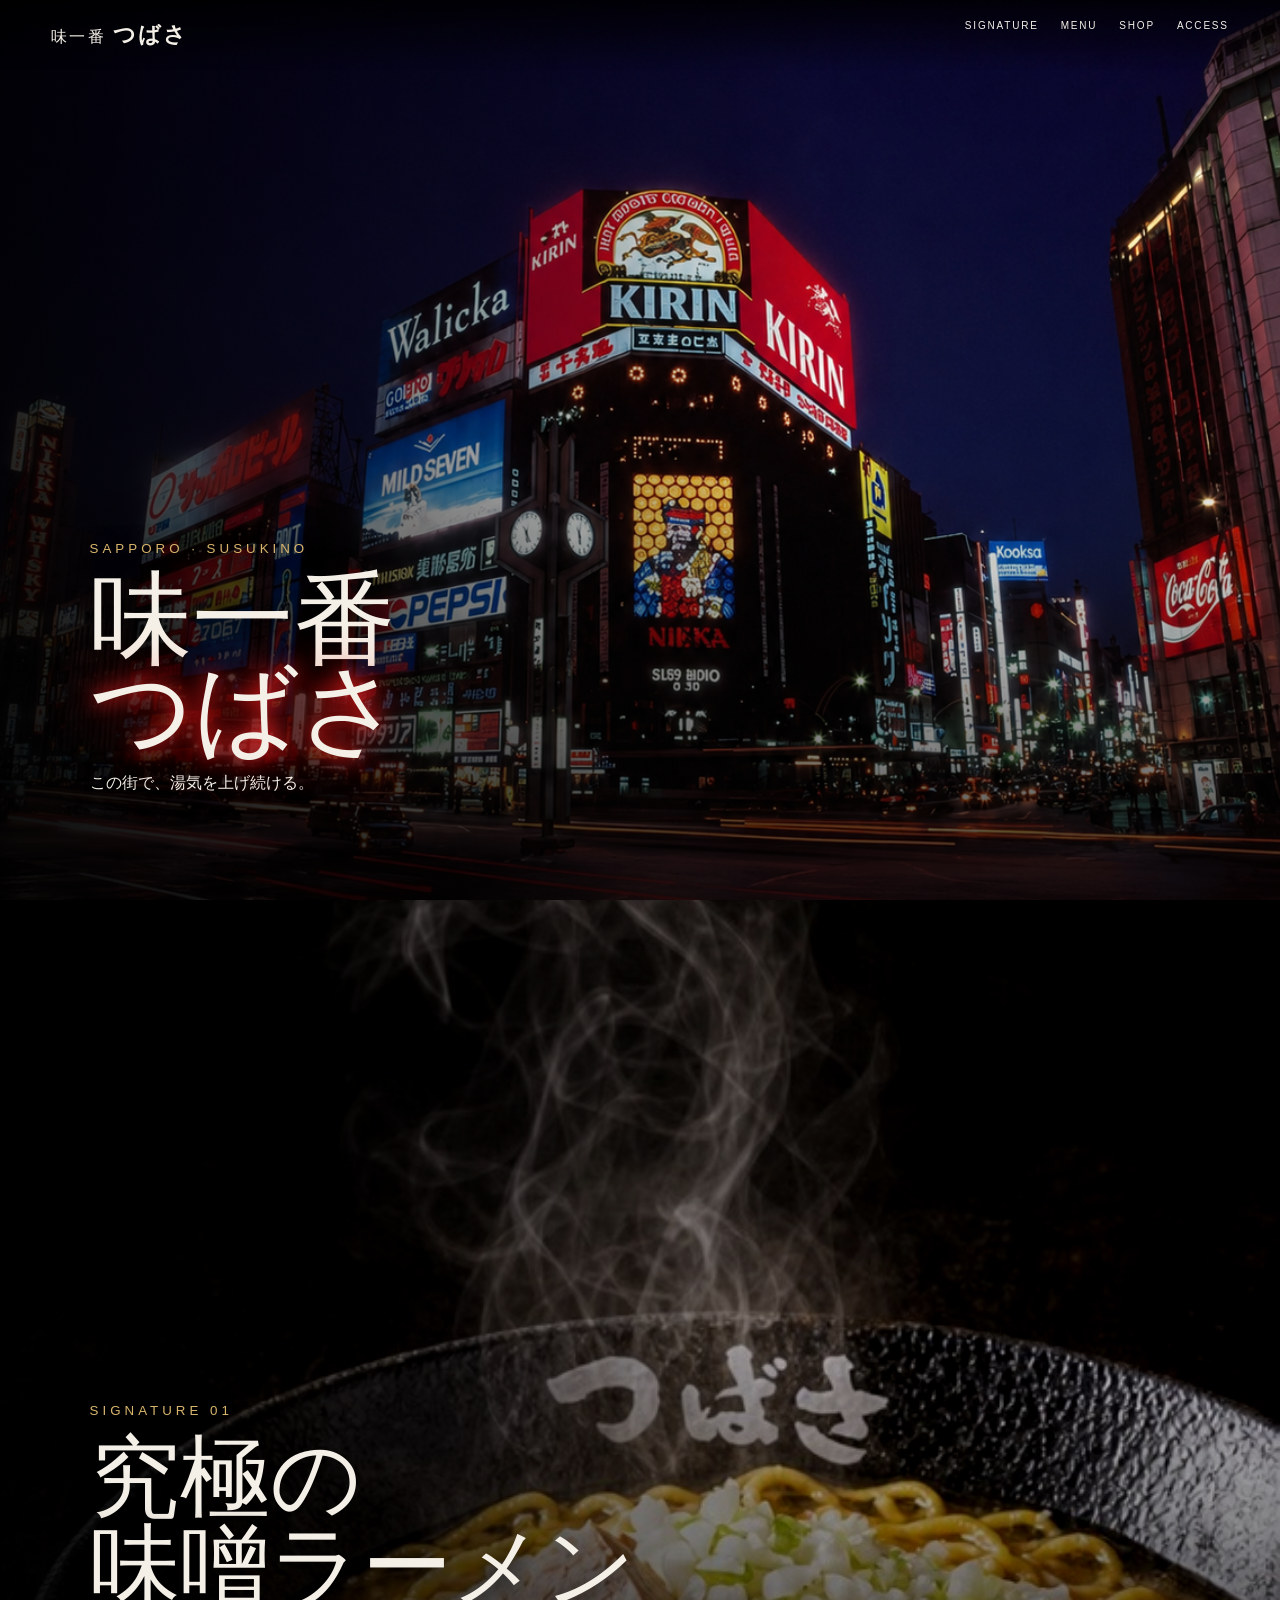
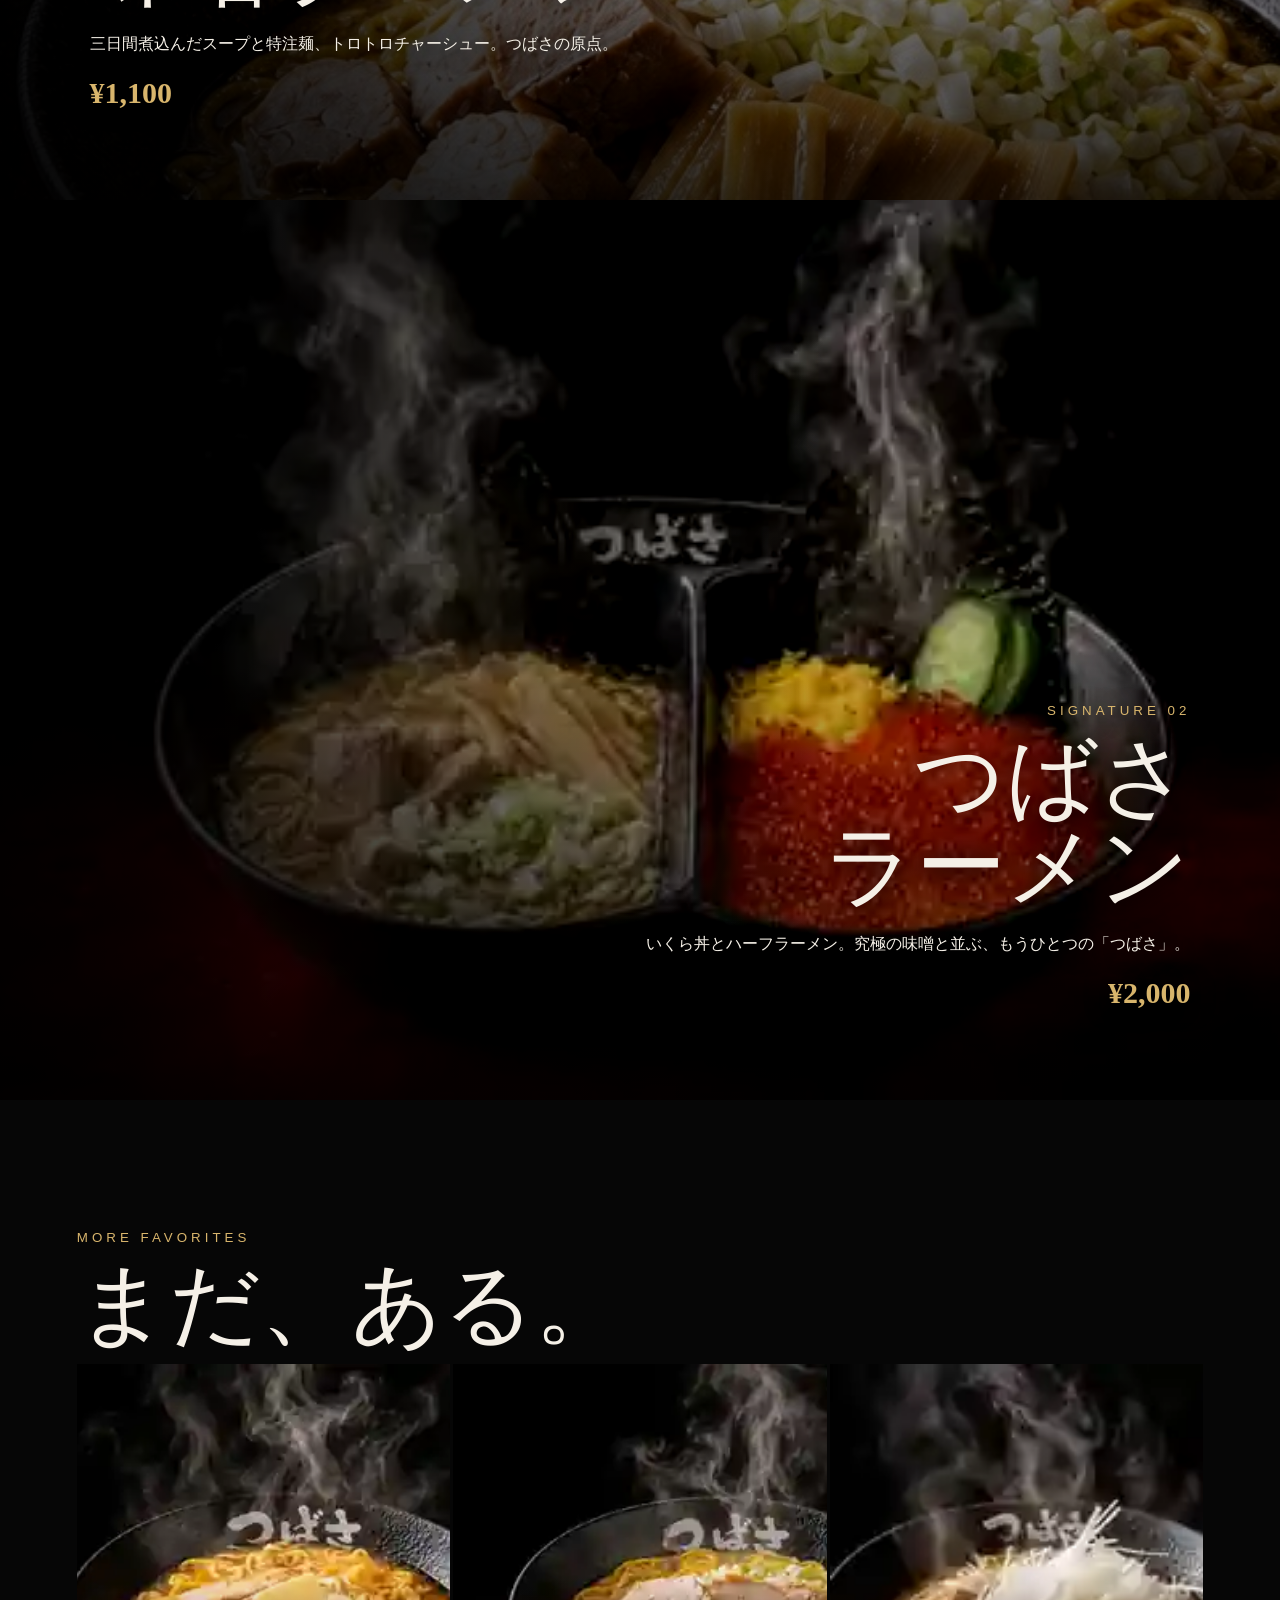
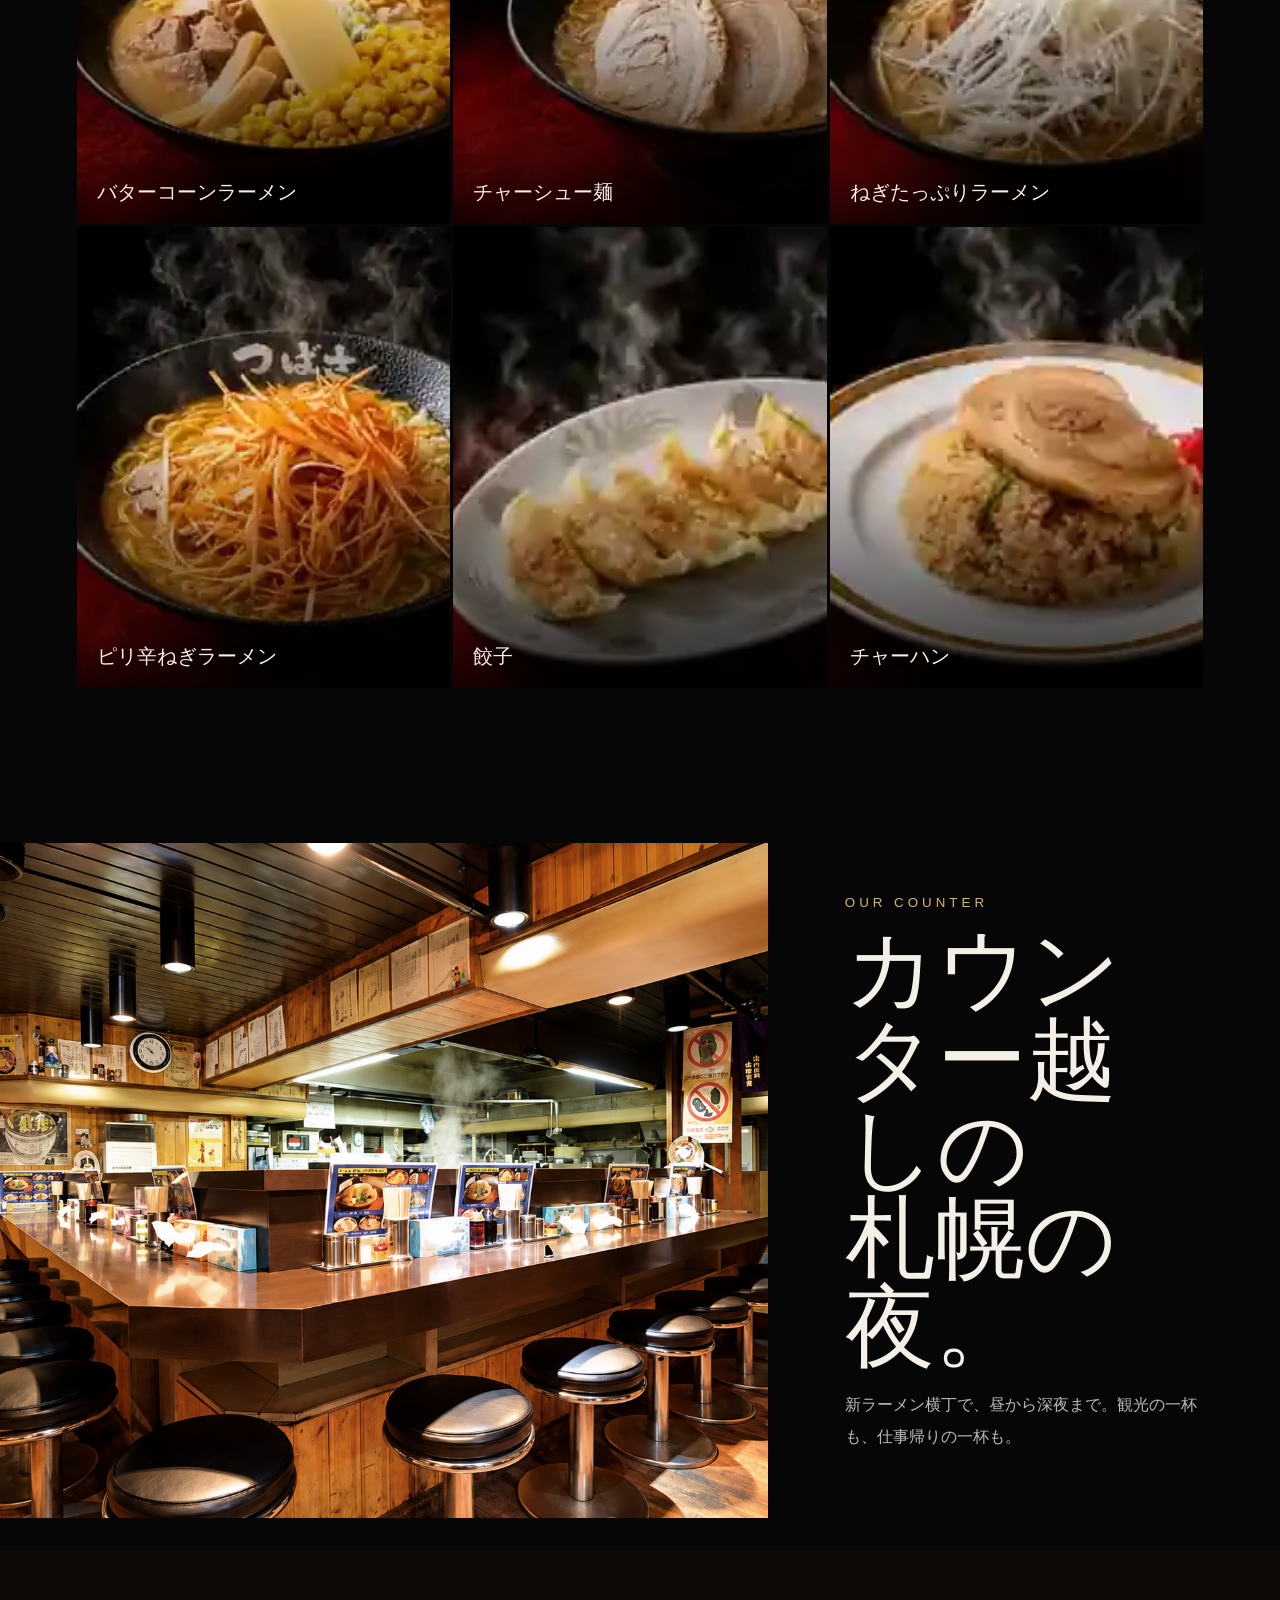
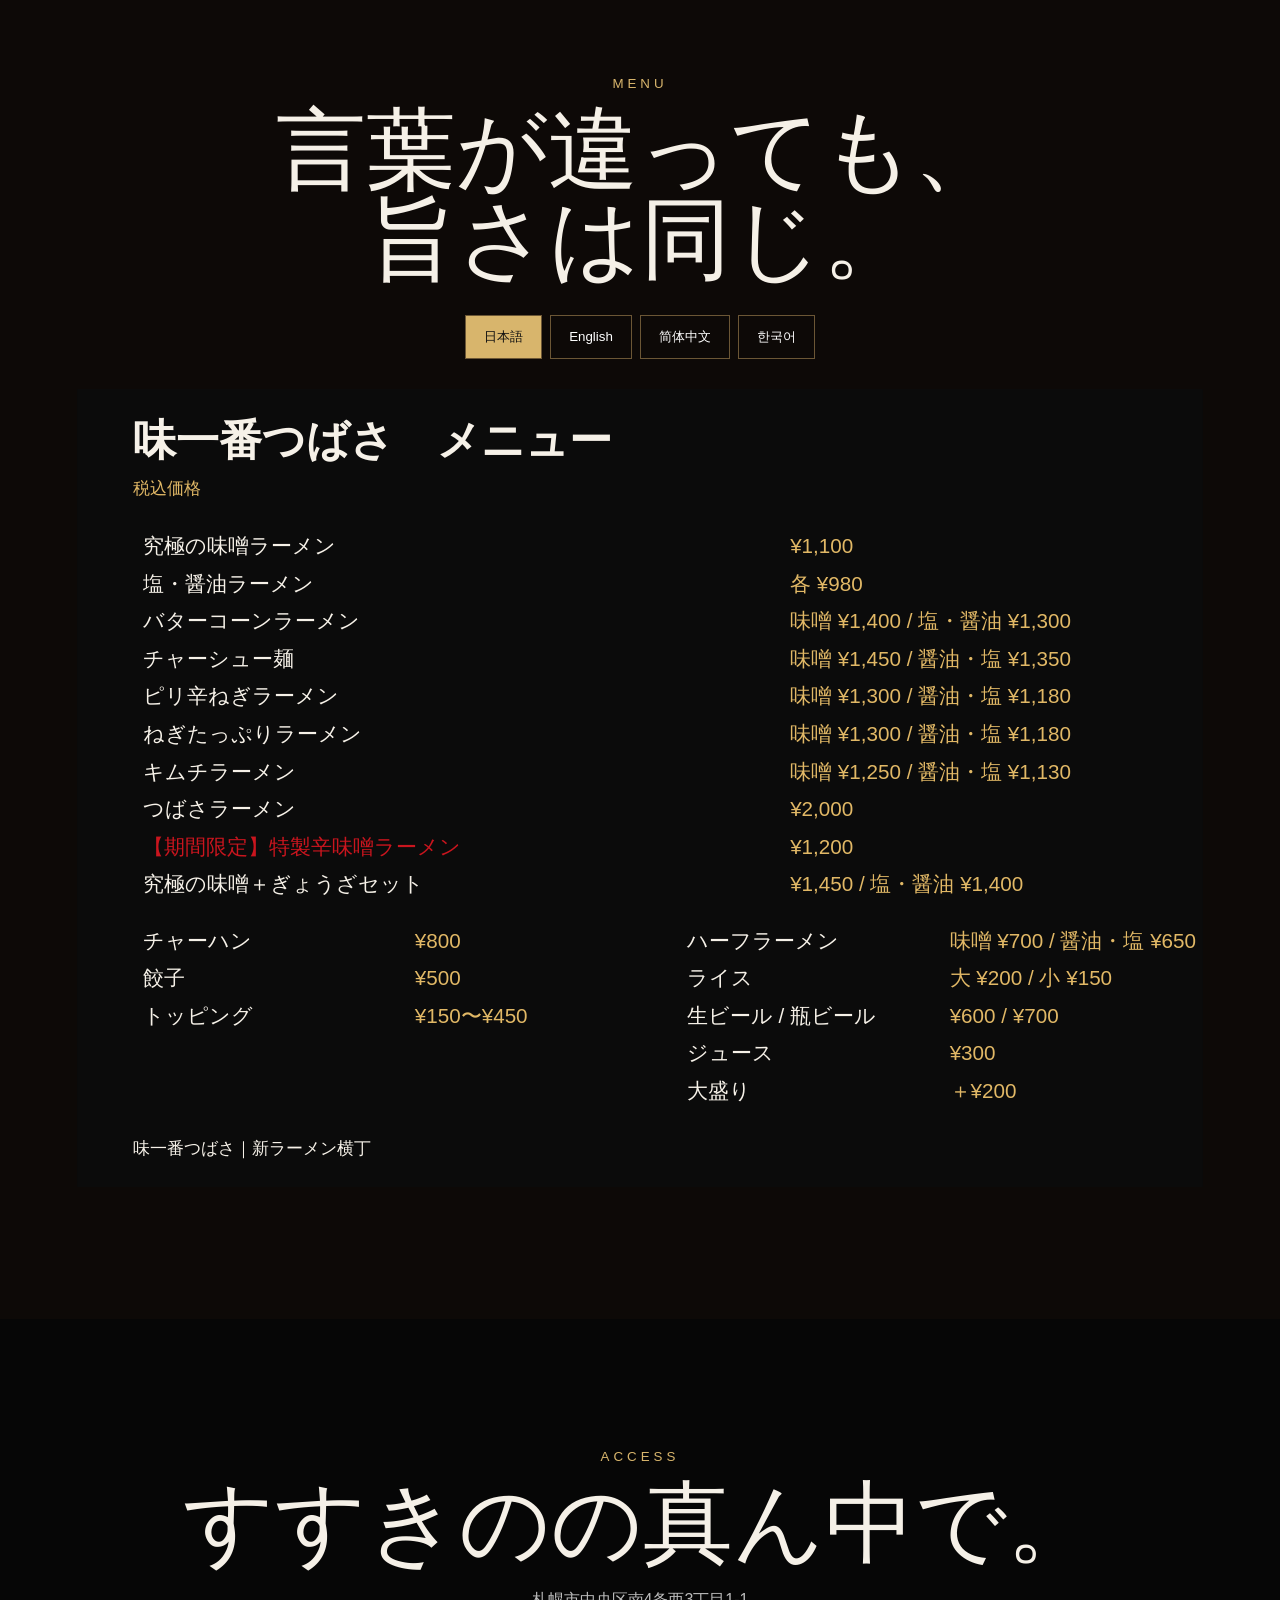
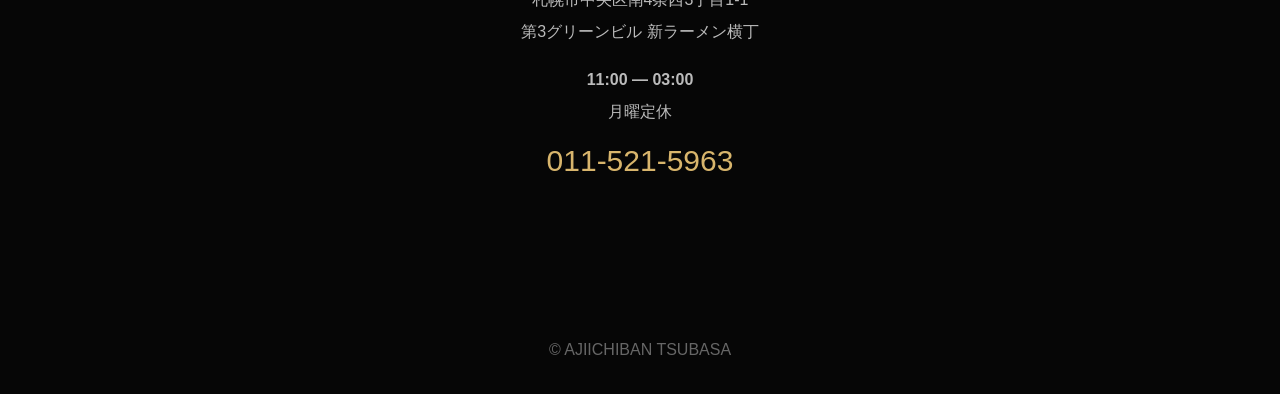
==== commit 309b3e7c: "Rebuild V2 around two signature bowls and official high-res assets" ====
--- a/index.html
+++ b/index.html
@@ -1 +1 @@
-<!doctype html><html lang="ja"><head><meta charset="utf-8"><meta name="viewport" content="width=device-width,initial-scale=1,viewport-fit=cover"><meta name="theme-color" content="#020202"><title>味一番つばさ｜札幌すすきの 新ラーメン横丁</title><style>:root{--r:#c9151e;--g:#d2aa63;--p:#f5efe7}*{box-sizing:border-box}html{scroll-behavior:smooth;background:#020202}body{margin:0;background:#020202;color:var(--p);font-family:-apple-system,BlinkMacSystemFont,'Hiragino Sans','Yu Gothic',sans-serif;overflow-x:hidden}#fluidBack{position:fixed;inset:0;width:100%;height:100%;z-index:0}#fluidFront{position:fixed;inset:0;width:100%;height:100%;z-index:30;pointer-events:none;mix-blend-mode:screen;opacity:.38}.grain{position:fixed;inset:0;z-index:70;pointer-events:none;opacity:.07;background-image:url("data:image/svg+xml,%3Csvg viewBox='0 0 180 180' xmlns='http://www.w3.org/2000/svg'%3E%3Cfilter id='n'%3E%3CfeTurbulence type='fractalNoise' baseFrequency='.9' numOctaves='3'/%3E%3C/filter%3E%3Crect width='100%25' height='100%25' filter='url(%23n)' opacity='.55'/%3E%3C/svg%3E")}main,footer{position:relative;z-index:2}.nav{position:fixed;z-index:60;top:0;left:0;right:0;height:72px;padding:0 4vw;display:flex;align-items:center;justify-content:flex-end;background:linear-gradient(#000d,transparent)}.nav a,.langs button{color:#fff;background:none;border:0;text-decoration:none;font-size:10px;letter-spacing:.2em;opacity:.72}.navlinks{display:flex;gap:24px;margin-right:28px}.langs{display:flex}.langs button{padding:8px;cursor:pointer}.langs .on{color:#ff3b3f;opacity:1}.scene{height:100svh;min-height:720px;position:relative;overflow:hidden;background:#000}.bg{position:absolute;inset:0;background-position:center;background-size:cover;background-repeat:no-repeat}.shade{position:absolute;inset:0;background:linear-gradient(90deg,#000c 0,#0005 45%,#0001 72%),linear-gradient(0deg,#020202 0,transparent 45%)}.origin .bg{background-image:url('assets/susukino-top-20260816.png');background-position:center 58%;filter:brightness(.72) contrast(1.22) saturate(1.18);transform:scale(1.025);animation:cityBreath 8s ease-in-out infinite alternate}.origin:before{content:'';position:absolute;inset:-8%;z-index:1;pointer-events:none;background:radial-gradient(circle at 56% 35%,rgba(255,20,80,.15),transparent 20%),radial-gradient(circle at 72% 43%,rgba(255,50,20,.12),transparent 17%),radial-gradient(circle at 34% 46%,rgba(40,100,255,.09),transparent 20%);mix-blend-mode:screen;filter:blur(18px);animation:neonPulse 5.8s ease-in-out infinite alternate}.origin:after{content:'';position:absolute;inset:0;z-index:2;pointer-events:none;background:linear-gradient(110deg,transparent 20%,rgba(255,255,255,.025) 45%,transparent 67%);animation:nightDrift 11s ease-in-out infinite alternate}.vlogo{position:absolute;z-index:5;left:43%;top:4.5vh;width:min(220px,18vw);height:auto;opacity:0;transform:translateX(-50%) translateY(20px) scale(.96);filter:blur(18px) brightness(1.8) drop-shadow(0 0 38px rgba(255,0,120,.7));animation:logoMaterialize 4.2s cubic-bezier(.22,.72,.2,1) .55s forwards}.originCopy{position:absolute;z-index:5;right:7vw;top:9vh;writing-mode:vertical-rl;text-shadow:0 4px 28px #000}.originCopy h1{font:400 clamp(30px,3.7vw,56px)/1.42 'Yu Mincho',serif;letter-spacing:.12em;margin:0 0 0 22px}.originCopy p{font:400 clamp(12px,1vw,16px)/2 'Yu Mincho',serif;letter-spacing:.13em;color:#eee}.caption{position:absolute;z-index:5;left:3vw;bottom:3vh;font-size:9px;letter-spacing:.16em}.scroll{position:absolute;z-index:5;right:3vw;bottom:3vh;writing-mode:vertical-rl;font-size:9px;letter-spacing:.28em;color:#aaa}.food .bg{filter:brightness(.86) contrast(1.08) saturate(1.03)}.miso .bg{background-image:url('assets/ramen-user.jpg');background-position:center 55%}.foodCopy{position:absolute;z-index:5;left:6vw;bottom:9vh;width:min(680px,78vw);text-shadow:0 4px 28px #000}.foodCopy small{font-size:10px;letter-spacing:.32em;color:#d5c7bd}.foodCopy h2{font:400 clamp(48px,6vw,94px)/1.05 'Yu Mincho',serif;letter-spacing:.08em;margin:.22em 0}.foodCopy p{font:400 15px/2 'Yu Mincho',serif;color:#eee}.marquee{position:relative;z-index:3;overflow:hidden;white-space:nowrap;border-block:1px solid #3a1517;background:#060303;padding:15px 0;color:#a91c22;font:900 23px Georgia,serif;letter-spacing:.15em}.marquee span{display:inline-block;animation:mq 25s linear infinite}.section{padding:110px 6vw;position:relative;background:#050404}.title{font:400 clamp(44px,6vw,90px)/.98 'Yu Mincho',serif;letter-spacing:.07em;margin:0 0 55px}.title small{display:block;color:var(--g);font:700 10px sans-serif;letter-spacing:.4em;margin-bottom:14px}.triptych{display:grid;grid-template-columns:repeat(3,1fr);gap:3px}.card{position:relative;min-height:620px;overflow:hidden;background:#111}.card img{position:absolute;inset:0;width:100%;height:100%;object-fit:cover;transition:.8s}.card:hover img{transform:scale(1.035)}.card:after{content:'';position:absolute;inset:0;background:linear-gradient(0deg,#000 0,transparent 62%)}.cap{position:absolute;z-index:2;left:26px;right:20px;bottom:25px}.cap h3{font:400 27px 'Yu Mincho',serif;margin:0 0 8px}.cap span{color:#e0ba70}.limited{display:grid;grid-template-columns:1.25fr .75fr;min-height:760px;padding:0;background:linear-gradient(120deg,#170000,#070202)}.limitedPhoto{position:relative;min-height:650px}.limitedPhoto img{width:100%;height:100%;object-fit:cover}.limitedPhoto:after{content:'';position:absolute;inset:0;background:linear-gradient(90deg,transparent 58%,#070202)}.limitedCopy{padding:7vw 5vw;display:flex;flex-direction:column;justify-content:center}.badge{align-self:flex-start;border:1px solid #ef4b4b;color:#ff6761;padding:8px 12px;font-size:10px;letter-spacing:.24em}.limited h2{font:400 clamp(44px,5vw,76px)/1.06 'Yu Mincho',serif;margin:24px 0 16px}.price{font:700 34px Georgia,serif;color:#e6c173}.limited p{line-height:2;color:#cfc6c0}.grid{display:grid;grid-template-columns:repeat(3,1fr);gap:12px}.tile{border:1px solid #2e1b1b;background:#0b0b0b;overflow:hidden}.tile img{width:100%;aspect-ratio:16/10;object-fit:cover;display:block}.meta{padding:15px}.meta h3{font:400 18px 'Yu Mincho',serif;margin:0 0 7px}.yen{font-size:12px;color:#dbb36c}.textmenu{display:grid;grid-template-columns:1fr 1fr;gap:70px;margin-top:68px;border-top:1px solid #3b2020}.col{padding-top:20px}.row{display:flex;justify-content:space-between;gap:18px;padding:14px 0;border-bottom:1px dotted #403535}.row b{font:400 16px 'Yu Mincho',serif}.row span{color:#dcb36a;white-space:nowrap}.store{min-height:82vh;position:relative;overflow:hidden}.store .bg{background-image:url('assets/store-interior.png');filter:brightness(.5) contrast(1.08)}.storeCopy{position:absolute;z-index:5;left:7vw;top:50%;transform:translateY(-50%);width:min(650px,82vw)}.storeCopy h2{font:400 clamp(46px,6vw,86px)/1.1 'Yu Mincho',serif;margin:0 0 25px;letter-spacing:.08em}.storeCopy p{line-height:2.1;color:#ddd}.menus{padding:95px 6vw;background:#070605}.menuButtons{display:flex;gap:12px;flex-wrap:wrap}.menuButtons button{border:1px solid #6c2424;background:#100707;color:#fff;padding:13px 18px;cursor:pointer;letter-spacing:.12em}.menuButtons button.on{background:#8b1518}.menuPanel{margin-top:30px;padding:30px;border:1px solid #312323;background:#0b0908}.menuPanel h3{font:400 28px 'Yu Mincho',serif;margin:0 0 20px}.menuPanel .row{max-width:850px}.access{display:grid;grid-template-columns:1fr 1fr;gap:80px;align-items:end}.hours{font:700 clamp(34px,4vw,58px) Georgia,serif;color:#dfba6d}.access p{line-height:2;color:#bbb}footer{padding:38px 6vw;border-top:1px solid #281616;background:#030303;color:#777;font-size:10px;display:flex;justify-content:space-between;align-items:center}.footerLogo{width:min(260px,42vw);height:auto;display:block;filter:drop-shadow(0 0 10px rgba(255,255,255,.08))}@keyframes cityBreath{0%{filter:brightness(.68) contrast(1.2) saturate(1.12);transform:scale(1.025)}100%{filter:brightness(.79) contrast(1.25) saturate(1.3);transform:scale(1.04)}}@keyframes neonPulse{0%{opacity:.35;transform:translate3d(-.5%,0,0) scale(.99)}45%{opacity:.72}100%{opacity:.42;transform:translate3d(.7%,-.4%,0) scale(1.02)}}@keyframes nightDrift{0%{opacity:.15;transform:translateX(-3%)}100%{opacity:.55;transform:translateX(3%)}}@keyframes logoMaterialize{0%{opacity:0;transform:translateX(-50%) translateY(24px) scale(.94);filter:blur(22px) brightness(2.2) drop-shadow(0 0 45px rgba(255,0,120,.8))}35%{opacity:.18}70%{opacity:.7;filter:blur(5px) brightness(1.3) drop-shadow(0 0 28px rgba(255,0,120,.78))}100%{opacity:1;transform:translateX(-50%) translateY(0) scale(1);filter:blur(0) brightness(1.05) drop-shadow(0 0 18px rgba(255,0,120,.7))}}@keyframes mq{to{transform:translateX(-50%)}}@media(max-width:820px){.nav{height:58px;padding:0 14px}.navlinks{display:none}.scene{min-height:760px}.origin .bg{background-position:center bottom}.vlogo{left:45%;top:4vh;width:30vw;max-width:145px}.originCopy{right:4vw;top:7vh}.originCopy h1{font-size:clamp(27px,7.2vw,40px);margin-left:12px}.originCopy p{font-size:11px;line-height:1.8}.miso .bg{background-size:auto 100%;background-position:center 54%}.food .shade{background:linear-gradient(0deg,#020202 0,#0008 50%,#0001)}.foodCopy{left:7vw;bottom:7vh;width:86vw}.foodCopy h2{font-size:clamp(40px,11vw,58px)}.section{padding:80px 20px}.triptych{grid-template-columns:1fr}.card{min-height:68svh}.limited{grid-template-columns:1fr}.limitedPhoto{min-height:58svh}.limitedPhoto:after{background:linear-gradient(0deg,#070202,transparent 42%)}.limitedCopy{padding:55px 22px}.grid{grid-template-columns:1fr 1fr;gap:7px}.meta{padding:11px}.meta h3{font-size:14px}.yen{font-size:10px}.textmenu{grid-template-columns:1fr;gap:0}.storeCopy{left:8vw;width:84vw}.menus{padding:75px 20px}.menuPanel{padding:18px}.access{grid-template-columns:1fr;gap:35px}footer{display:block;line-height:2}}@media(prefers-reduced-motion:reduce){*{animation:none!important;transition:none!important}.vlogo{opacity:1;transform:translateX(-50%)}}</style></head><body><canvas id="fluidBack"></canvas><canvas id="fluidFront"></canvas><div class="grain"></div><main><header class="nav"><nav class="navlinks"><a href="#signature">SIGNATURE</a><a href="#limited">LIMITED</a><a href="#menu">MENU</a><a href="#shop">SHOP</a><a href="#access">ACCESS</a></nav><div class="langs"><button data-lang="ja" class="on">JP</button><button data-lang="en">EN</button><button data-lang="ko">KR</button><button data-lang="zh">CN</button></div></header><section class="scene origin"><div class="bg"></div><div class="shade"></div><img class="vlogo" src="assets/logo-vertical.svg" alt="味一番つばさ"><div class="originCopy"><h1 data-k="originH">すすきので、<br>四半世紀。</h1><p data-k="originP">ネオンきらめくすすきの。<br>出会いと別れが交差するこの街で、<br>変えずに守ってきた一杯。</p></div><div class="caption">SUSUKINO · SAPPORO</div><div class="scroll">SCROLL</div></section><section class="scene food miso"><div class="bg"></div><div class="shade"></div><div class="foodCopy"><small>AJIICHIBAN TSUBASA · SIGNATURE</small><h2 data-k="misoH">究極の味噌ラーメン</h2><p data-k="misoP">三日間煮込んだスープ。特注麺。とろけるチャーシュー。すすきのの夜に、熱い一杯を。</p></div></section><div class="marquee"><span>TSUBASA RAMEN — SUSUKINO — ULTIMATE MISO — OPEN 11:00–03:00 — TSUBASA RAMEN — SUSUKINO — ULTIMATE MISO — OPEN 11:00–03:00 — </span></div><section id="signature" class="section"><h2 class="title"><small>SIGNATURE BOWLS</small><span data-k="sigH">湯気まで、旨い。</span></h2><div class="triptych"><article class="card"><img src="assets/food/chashu.webp" alt="チャーシュー麺"><div class="cap"><h3 data-k="chashu">チャーシュー麺</h3><span data-k="chashuP">味噌 ¥1,450 / 醤油・塩 ¥1,350</span></div></article><article class="card"><img src="assets/food/butter.webp" alt="バターコーンラーメン"><div class="cap"><h3 data-k="butter">バターコーンラーメン</h3><span data-k="butterP">味噌 ¥1,400 / 塩・醤油 ¥1,300</span></div></article><article class="card"><img src="assets/food/hero.webp" alt="つばさラーメン"><div class="cap"><h3 data-k="tsubasa">つばさラーメン</h3><span>¥2,000</span></div></article></div></section><section id="limited" class="limited"><div class="limitedPhoto"><img src="assets/food/limited.webp" alt="特製辛味噌ラーメン"></div><div class="limitedCopy"><span class="badge" data-k="limitedBadge">期間限定 / LIMITED</span><h2 data-k="limitedH">特製<br>辛味噌ラーメン</h2><div class="price">¥1,200 <small data-k="tax">税込</small></div><p data-k="limitedP">濃厚味噌に洗練された辛味を重ね、野菜の旨みも引き出した今だけの特別仕様。数量限定・期間限定。</p></div></section><section id="menu" class="section"><h2 class="title"><small>FULL MENU</small><span data-k="menuH">選ぶ時間も、<br>ごちそう。</span></h2><div class="grid"><article class="tile"><img src="assets/food/kimchi.webp"><div class="meta"><h3 data-k="kimchi">キムチラーメン</h3><div class="yen">味噌 ¥1,250 / 醤油・塩 ¥1,130</div></div></article><article class="tile"><img src="assets/food/spicy.webp"><div class="meta"><h3 data-k="spicy">ピリ辛ねぎラーメン</h3><div class="yen">味噌 ¥1,300 / 醤油・塩 ¥1,180</div></div></article><article class="tile"><img src="assets/food/negi.webp"><div class="meta"><h3 data-k="negi">ねぎたっぷりラーメン</h3><div class="yen">味噌 ¥1,300 / 醤油・塩 ¥1,180</div></div></article><article class="tile"><img src="assets/food/shio.webp"><div class="meta"><h3 data-k="shio">塩・醤油ラーメン</h3><div class="yen">各 ¥980</div></div></article><article class="tile"><img src="assets/food/fried.webp"><div class="meta"><h3 data-k="fried">チャーハン</h3><div class="yen">¥800</div></div></article><article class="tile"><img src="assets/food/gyoza.webp"><div class="meta"><h3 data-k="gyoza">餃子</h3><div class="yen">¥500</div></div></article></div><div class="textmenu"><div class="col"><div class="row"><b data-k="miso">究極の味噌ラーメン</b><span>¥1,100</span></div><div class="row"><b data-k="shio">塩・醤油ラーメン</b><span>各 ¥980</span></div><div class="row"><b data-k="negi">ねぎたっぷりラーメン</b><span>味噌 ¥1,300</span></div><div class="row"><b data-k="kimchi">キムチラーメン</b><span>味噌 ¥1,250</span></div></div><div class="col"><div class="row"><b data-k="chashu">チャーシュー麺</b><span>味噌 ¥1,450</span></div><div class="row"><b data-k="butter">バターコーンラーメン</b><span>味噌 ¥1,400</span></div><div class="row"><b data-k="fried">チャーハン</b><span>¥800</span></div><div class="row"><b data-k="gyoza">餃子</b><span>¥500</span></div></div></div></section><section id="shop" class="store"><div class="bg"></div><div class="shade"></div><div class="storeCopy"><small>OUR CRAFT · OUR COUNTER</small><h2 data-k="shopH">変わっていく街で、<br>変えない一杯。</h2><p data-k="shopP">すすきのの真ん中で、今日も一杯ずつ。厨房から上がる湯気と味噌の香りまで、つばさの時間です。</p></div></section><section class="menus"><h2 class="title"><small>LANGUAGE</small><span data-k="langH">4言語で、迷わず注文。</span></h2><div class="menuButtons"><button data-lang="ja" class="on">日本語</button><button data-lang="en">English</button><button data-lang="ko">한국어</button><button data-lang="zh">中文</button></div><div class="menuPanel"><h3 data-k="panelH">味一番つばさ メニュー</h3><div class="row"><b data-k="miso">究極の味噌ラーメン</b><span>¥1,100</span></div><div class="row"><b data-k="butter">バターコーンラーメン</b><span>¥1,400</span></div><div class="row"><b data-k="chashu">チャーシュー麺</b><span>¥1,450</span></div><div class="row"><b data-k="tsubasa">つばさラーメン</b><span>¥2,000</span></div><div class="row"><b data-k="fried">チャーハン</b><span>¥800</span></div><div class="row"><b data-k="gyoza">餃子</b><span>¥500</span></div></div></section><section id="access" class="section"><div class="access"><h2 class="title" data-k="accessH">朝3時まで、<br>すすきので。</h2><div><div class="hours">11:00 — 03:00</div><p data-k="accessP">ラストオーダー 02:45<br>毎週月曜日 定休<br>札幌市中央区南4条西3丁目1-1 第3グリーンビル 新ラーメン横丁<br>TEL 011-521-5963</p></div></div></section></main><footer><div><img class="footerLogo" src="assets/logo-horizontal.jpg" alt="味一番つばさ"></div><div>© TSUBASA RAMEN</div></footer><script src="fluid.js"></script><script>const D={ja:{originH:'すすきので、<br>四半世紀。',originP:'ネオンきらめくすすきの。<br>出会いと別れが交差するこの街で、<br>変えずに守ってきた一杯。',misoH:'究極の味噌ラーメン',misoP:'三日間煮込んだスープ。特注麺。とろけるチャーシュー。すすきのの夜に、熱い一杯を。',sigH:'湯気まで、旨い。',limitedBadge:'期間限定 / LIMITED',limitedH:'特製<br>辛味噌ラーメン',tax:'税込',limitedP:'濃厚味噌に洗練された辛味を重ね、野菜の旨みも引き出した今だけの特別仕様。数量限定・期間限定。',menuH:'選ぶ時間も、<br>ごちそう。',chashu:'チャーシュー麺',chashuP:'味噌 ¥1,450 / 醤油・塩 ¥1,350',butter:'バターコーンラーメン',butterP:'味噌 ¥1,400 / 塩・醤油 ¥1,300',tsubasa:'つばさラーメン',kimchi:'キムチラーメン',spicy:'ピリ辛ねぎラーメン',negi:'ねぎたっぷりラーメン',shio:'塩・醤油ラーメン',fried:'チャーハン',gyoza:'餃子',miso:'究極の味噌ラーメン',shopH:'変わっていく街で、<br>変えない一杯。',shopP:'すすきのの真ん中で、今日も一杯ずつ。厨房から上がる湯気と味噌の香りまで、つばさの時間です。',langH:'4言語で、迷わず注文。',panelH:'味一番つばさ メニュー',accessH:'朝3時まで、<br>すすきので。',accessP:'ラストオーダー 02:45<br>毎週月曜日 定休<br>札幌市中央区南4条西3丁目1-1 第3グリーンビル 新ラーメン横丁<br>TEL 011-521-5963'},en:{originH:'In Susukino,<br>for a quarter century.',originP:'In a district of neon and encounters,<br>one bowl has stayed true.',misoH:'Ultimate Miso Ramen',misoP:'Broth simmered for three days. Custom noodles. Tender chashu. A hot bowl for the nights of Sapporo.',sigH:'You can taste the steam.',limitedBadge:'LIMITED TIME',limitedH:'Special<br>Spicy Miso Ramen',tax:'tax incl.',limitedP:'Rich miso layered with refined heat and vegetable umami. Limited time and limited quantity.',menuH:'Choosing is part<br>of the feast.',chashu:'Chashu Ramen',chashuP:'Miso ¥1,450 / Soy・Salt ¥1,350',butter:'Butter Corn Ramen',butterP:'Miso ¥1,400 / Salt・Soy ¥1,300',tsubasa:'Tsubasa Ramen',kimchi:'Kimchi Ramen',spicy:'Spicy Green Onion Ramen',negi:'Green Onion Ramen',shio:'Salt / Soy Sauce Ramen',fried:'Fried Rice',gyoza:'Gyoza',miso:'Ultimate Miso Ramen',shopH:'A changing city.<br>An unchanged bowl.',shopP:'One bowl at a time in the heart of Susukino. Steam and miso aroma rise from behind the counter.',langH:'Order easily in 4 languages.',panelH:'Tsubasa Menu',accessH:'In Susukino,<br>until 3 AM.',accessP:'Last order 2:45 AM<br>Closed Mondays<br>Shin Ramen Yokocho, 3rd Green Bldg., Minami 4-jo Nishi 3-chome 1-1, Chuo-ku, Sapporo<br>TEL 011-521-5963'},ko:{originH:'스스키노에서,<br>사반세기.',originP:'네온이 빛나는 스스키노에서<br>변함없이 지켜온 한 그릇.',misoH:'궁극의 미소 라멘',misoP:'3일간 끓인 스프, 특주 면, 부드러운 차슈. 삿포로의 밤을 위한 뜨거운 한 그릇.',sigH:'김까지 맛있다.',limitedBadge:'기간 한정 / LIMITED',limitedH:'특제<br>매운 미소 라멘',tax:'세금 포함',limitedP:'진한 미소에 세련된 매운맛과 채소의 감칠맛을 더한 특별한 한 그릇. 수량・기간 한정.',menuH:'고르는 시간도,<br>맛의 일부.',chashu:'차슈 라멘',chashuP:'미소 1,450엔 / 간장・소금 1,350엔',butter:'버터 콘 라멘',butterP:'미소 1,400엔 / 소금・간장 1,300엔',tsubasa:'츠바사 라멘',kimchi:'김치 라멘',spicy:'매운 파 라멘',negi:'파 듬뿍 라멘',shio:'소금 / 간장 라멘',fried:'볶음밥',gyoza:'교자',miso:'궁극의 미소 라멘',shopH:'변하는 거리에서,<br>변하지 않는 한 그릇.',shopP:'스스키노 한가운데에서 오늘도 한 그릇씩. 카운터 너머로 김과 미소 향이 올라옵니다.',langH:'4개 언어로 편하게 주문.',panelH:'츠바사 메뉴',accessH:'스스키노에서,<br>새벽 3시까지.',accessP:'라스트 오더 02:45<br>매주 월요일 휴무<br>삿포로시 주오구 미나미4조 니시3초메 1-1 제3그린빌딩 신라멘요코초<br>TEL 011-521-5963'},zh:{originH:'在薄野，<br>四分之一个世纪。',originP:'霓虹闪耀的薄野，<br>有一碗味道始终坚持不变。',misoH:'究极味噌拉面',misoP:'熬煮三天的汤底、特制面条、柔嫩叉烧。为札幌的夜晚奉上一碗热腾腾的拉面。',sigH:'连热气都诱人。',limitedBadge:'期间限定 / LIMITED',limitedH:'特制<br>辣味噌拉面',tax:'含税',limitedP:'浓郁味噌融合细腻辣味与蔬菜鲜味。限定期间、限定数量供应。',menuH:'挑选的时间，<br>也是美味的一部分。',chashu:'叉烧拉面',chashuP:'味噌 1,450日元 / 酱油・盐味 1,350日元',butter:'黄油玉米拉面',butterP:'味噌 1,400日元 / 盐味・酱油 1,300日元',tsubasa:'翼拉面',kimchi:'泡菜拉面',spicy:'香辣葱丝拉面',negi:'葱量十足拉面',shio:'盐味 / 酱油拉面',fried:'炒饭',gyoza:'饺子',miso:'究极味噌拉面',shopH:'变化的街道，<br>不变的一碗。',shopP:'在薄野中心，每天一碗一碗地做好。吧台另一侧升起热气与味噌香气。',langH:'4种语言，轻松点餐。',panelH:'翼拉面 菜单',accessH:'在薄野，<br>营业至凌晨3点。',accessP:'最后点餐 02:45<br>每周一休息<br>札幌市中央区南4条西3丁目1-1 第3绿色大楼 新拉面横丁<br>TEL 011-521-5963'}};function setLang(l){const d=D[l];document.documentElement.lang=l;document.querySelectorAll('[data-k]').forEach(e=>{if(d[e.dataset.k]!=null)e.innerHTML=d[e.dataset.k]});document.querySelectorAll('[data-lang]').forEach(b=>b.classList.toggle('on',b.dataset.lang===l))}document.querySelectorAll('[data-lang]').forEach(b=>b.onclick=()=>setLang(b.dataset.lang));</script></body></html>+<!doctype html><html lang="ja"><head><meta charset="utf-8"><meta name="viewport" content="width=device-width,initial-scale=1"><title>味一番つばさ｜札幌すすきの 新ラーメン横丁</title><style>*{box-sizing:border-box}html{scroll-behavior:smooth}body{margin:0;background:#060606;color:#f5f0e7;font-family:-apple-system,BlinkMacSystemFont,'Hiragino Sans',sans-serif}a{color:inherit;text-decoration:none}header{position:fixed;z-index:30;top:0;left:0;right:0;padding:20px 4vw;display:flex;justify-content:space-between;background:linear-gradient(#000c,transparent)}.brand{letter-spacing:.14em}.brand b{font-size:22px}nav{display:flex;gap:22px;font-size:10px;letter-spacing:.18em}.hero,.sig{height:100svh;min-height:680px;position:relative;overflow:hidden}.hero img,.sig img{width:100%;height:100%;object-fit:cover}.hero img{object-position:center 55%;animation:breath 9s ease-in-out infinite alternate}.shade{position:absolute;inset:0;background:linear-gradient(90deg,#000d,transparent 65%),linear-gradient(0deg,#000b,transparent 50%)}.herocopy,.sigcopy{position:absolute;z-index:3;left:7vw;bottom:10vh;text-shadow:0 3px 25px #000}.hero small,.sig small,.section small{letter-spacing:.3em;color:#d8b56c}.hero h1{font:400 clamp(54px,8vw,120px)/.88 'Yu Mincho',serif;margin:18px 0}.hero h1 b{font-weight:400;text-shadow:0 0 20px #f22,0 0 50px #d00;animation:neon 3s ease-in-out infinite}.vlogo{position:absolute!important;z-index:4;left:47%;top:4vh;width:min(190px,17vw)!important;height:auto!important;object-fit:contain!important;opacity:0;filter:drop-shadow(0 0 24px #f05);animation:appear 4s .4s forwards}.sig img{filter:brightness(.78) contrast(1.08)}.sigcopy{max-width:650px}.sig h2,.section h2{font:400 clamp(48px,7vw,100px)/1 'Yu Mincho',serif;margin:14px 0}.sig p{line-height:2;max-width:560px}.sig .price{font:700 30px Georgia;color:#d8b56c}.tsubasa .sigcopy{left:auto;right:7vw;text-align:right}.tsubasa img{object-position:center}.section{padding:10vw 6vw}.cards{display:grid;grid-template-columns:repeat(3,1fr);gap:3px}.card{position:relative;height:36vw;max-height:520px;overflow:hidden}.card img{width:100%;height:100%;object-fit:cover}.card:after{content:'';position:absolute;inset:0;background:linear-gradient(0deg,#000c,transparent 55%)}.card span{position:absolute;z-index:2;left:20px;bottom:18px;font:20px 'Yu Mincho',serif}.shop{display:grid;grid-template-columns:60% 40%;align-items:center;padding:0}.shop img{width:100%;height:75vh;object-fit:cover}.shop div{padding:6vw}.shop p,.access p{line-height:2;color:#bbb}.menu{text-align:center;background:#0d0907}.langs{display:flex;justify-content:center;gap:8px;flex-wrap:wrap;margin:30px 0}.langs button{border:1px solid #6b5635;background:transparent;color:#fff;padding:12px 18px;cursor:pointer}.langs button.on{background:#d8b56c;color:#111}.menubox{max-width:1200px;margin:auto}.menubox img{width:100%;height:auto}.translated{display:grid;grid-template-columns:repeat(2,1fr);gap:1px;background:#604d30;text-align:left}.translated div{background:#0a0a0a;padding:22px}.translated b{display:block;font-size:19px}.translated span{color:#d8b56c}.access{text-align:center}.access a{font-size:30px;color:#d8b56c}footer{text-align:center;padding:35px;color:#666}@keyframes breath{to{transform:scale(1.035);filter:saturate(1.2)}}@keyframes neon{50%{text-shadow:0 0 12px #fff,0 0 35px #f00,0 0 70px #f00}}@keyframes appear{to{opacity:1}}@media(max-width:700px){header{padding:15px 18px}nav a:first-child{display:none}.hero,.sig{min-height:700px}.vlogo{left:40%;width:28vw!important}.herocopy,.sigcopy,.tsubasa .sigcopy{left:7vw;right:7vw;bottom:8vh;text-align:left}.sig img{object-position:center}.cards{grid-template-columns:1fr 1fr}.card{height:62vw}.shop{display:block}.shop img{height:55vh}.shop div{padding:55px 8vw}.translated{grid-template-columns:1fr}.section{padding:100px 6vw}}</style></head><body><header><a class="brand" href="#top">味一番 <b>つばさ</b></a><nav><a href="#signature">SIGNATURE</a><a href="#menu">MENU</a><a href="#shop">SHOP</a><a href="#access">ACCESS</a></nav></header><main><section id="top" class="hero"><img src="assets/susukino-top-20260816.png" alt="すすきの交差点"><div class="shade"></div><img class="vlogo" src="assets/logo-vertical.svg" alt="味一番つばさ"><div class="herocopy"><small>SAPPORO · SUSUKINO</small><h1>味一番<br><b>つばさ</b></h1><p>この街で、湯気を上げ続ける。</p></div></section><section id="signature" class="sig miso"><img src="assets/ramen-user.jpg" alt="究極の味噌ラーメン"><div class="shade"></div><div class="sigcopy"><small>SIGNATURE 01</small><h2>究極の<br>味噌ラーメン</h2><p>三日間煮込んだスープと特注麺、トロトロチャーシュー。つばさの原点。</p><div class="price">¥1,100</div></div></section><section class="sig tsubasa"><img src="assets/food/hero.webp" alt="つばさラーメン"><div class="shade"></div><div class="sigcopy"><small>SIGNATURE 02</small><h2>つばさ<br>ラーメン</h2><p>いくら丼とハーフラーメン。究極の味噌と並ぶ、もうひとつの「つばさ」。</p><div class="price">¥2,000</div></div></section><section class="section"><small>MORE FAVORITES</small><h2>まだ、ある。</h2><div class="cards"><div class="card"><img src="assets/food/butter.webp"><span>バターコーンラーメン</span></div><div class="card"><img src="assets/food/chashu.webp"><span>チャーシュー麺</span></div><div class="card"><img src="assets/food/negi.webp"><span>ねぎたっぷりラーメン</span></div><div class="card"><img src="assets/food/spicy.webp"><span>ピリ辛ねぎラーメン</span></div><div class="card"><img src="assets/food/gyoza.webp"><span>餃子</span></div><div class="card"><img src="assets/food/fried.webp"><span>チャーハン</span></div></div></section><section id="shop" class="section shop"><img src="assets/store-interior.png" alt="味一番つばさ店内"><div><small>OUR COUNTER</small><h2>カウンター越しの<br>札幌の夜。</h2><p>新ラーメン横丁で、昼から深夜まで。観光の一杯も、仕事帰りの一杯も。</p></div></section><section id="menu" class="section menu"><small>MENU</small><h2>言葉が違っても、<br>旨さは同じ。</h2><div class="langs"><button class="on" data-l="ja">日本語</button><button data-l="en">English</button><button data-l="zh">简体中文</button><button data-l="ko">한국어</button></div><div class="menubox" id="menubox"><img src="assets/menu/menu-ja.svg" alt="日本語メニュー"></div></section><section id="access" class="section access"><small>ACCESS</small><h2>すすきのの真ん中で。</h2><p>札幌市中央区南4条西3丁目1-1<br>第3グリーンビル 新ラーメン横丁</p><p><b>11:00 — 03:00</b><br>月曜定休</p><a href="tel:0115215963">011-521-5963</a></section></main><footer>© AJIICHIBAN TSUBASA</footer><script>const d={en:[['Ultimate Miso Ramen','¥1,100'],['Butter Corn Ramen','Miso ¥1,400 / Salt · Soy ¥1,300'],['Tsubasa Ramen','Ikura bowl + half ramen ¥2,000'],['Chashu Ramen','Miso ¥1,450 / Soy · Salt ¥1,350'],['Spicy Green Onion Ramen','Miso ¥1,300 / Soy · Salt ¥1,180'],['Salt / Soy Sauce Ramen','¥980'],['Fried Rice','¥800'],['Gyoza','¥500']],zh:[['究极味噌拉面','¥1,100'],['黄油玉米拉面','味噌 ¥1,400 / 盐·酱油 ¥1,300'],['TSUBASA拉面','鲑鱼籽盖饭＋半份拉面 ¥2,000'],['叉烧拉面','味噌 ¥1,450 / 酱油·盐 ¥1,350'],['香辣葱丝拉面','味噌 ¥1,300 / 酱油·盐 ¥1,180'],['盐味 / 酱油拉面','¥980'],['炒饭','¥800'],['饺子','¥500']],ko:[['궁극의 미소 라멘','¥1,100'],['버터 콘 라멘','미소 ¥1,400 / 소금·간장 ¥1,300'],['츠바사 라멘','연어알 덮밥＋하프 라멘 ¥2,000'],['차슈 라멘','미소 ¥1,450 / 간장·소금 ¥1,350'],['매운 파 라멘','미소 ¥1,300 / 간장·소금 ¥1,180'],['소금 / 간장 라멘','¥980'],['볶음밥','¥800'],['교자','¥500']]};const box=document.querySelector('#menubox');document.querySelectorAll('[data-l]').forEach(b=>b.onclick=()=>{document.querySelectorAll('[data-l]').forEach(x=>x.classList.toggle('on',x===b));let l=b.dataset.l;if(l==='ja'){box.innerHTML='<img src="assets/menu/menu-ja.svg" alt="日本語メニュー">'}else{box.innerHTML='<div class="translated">'+d[l].map(x=>'<div><b>'+x[0]+'</b><span>'+x[1]+'</span></div>').join('')+'</div>'}});</script></body></html>
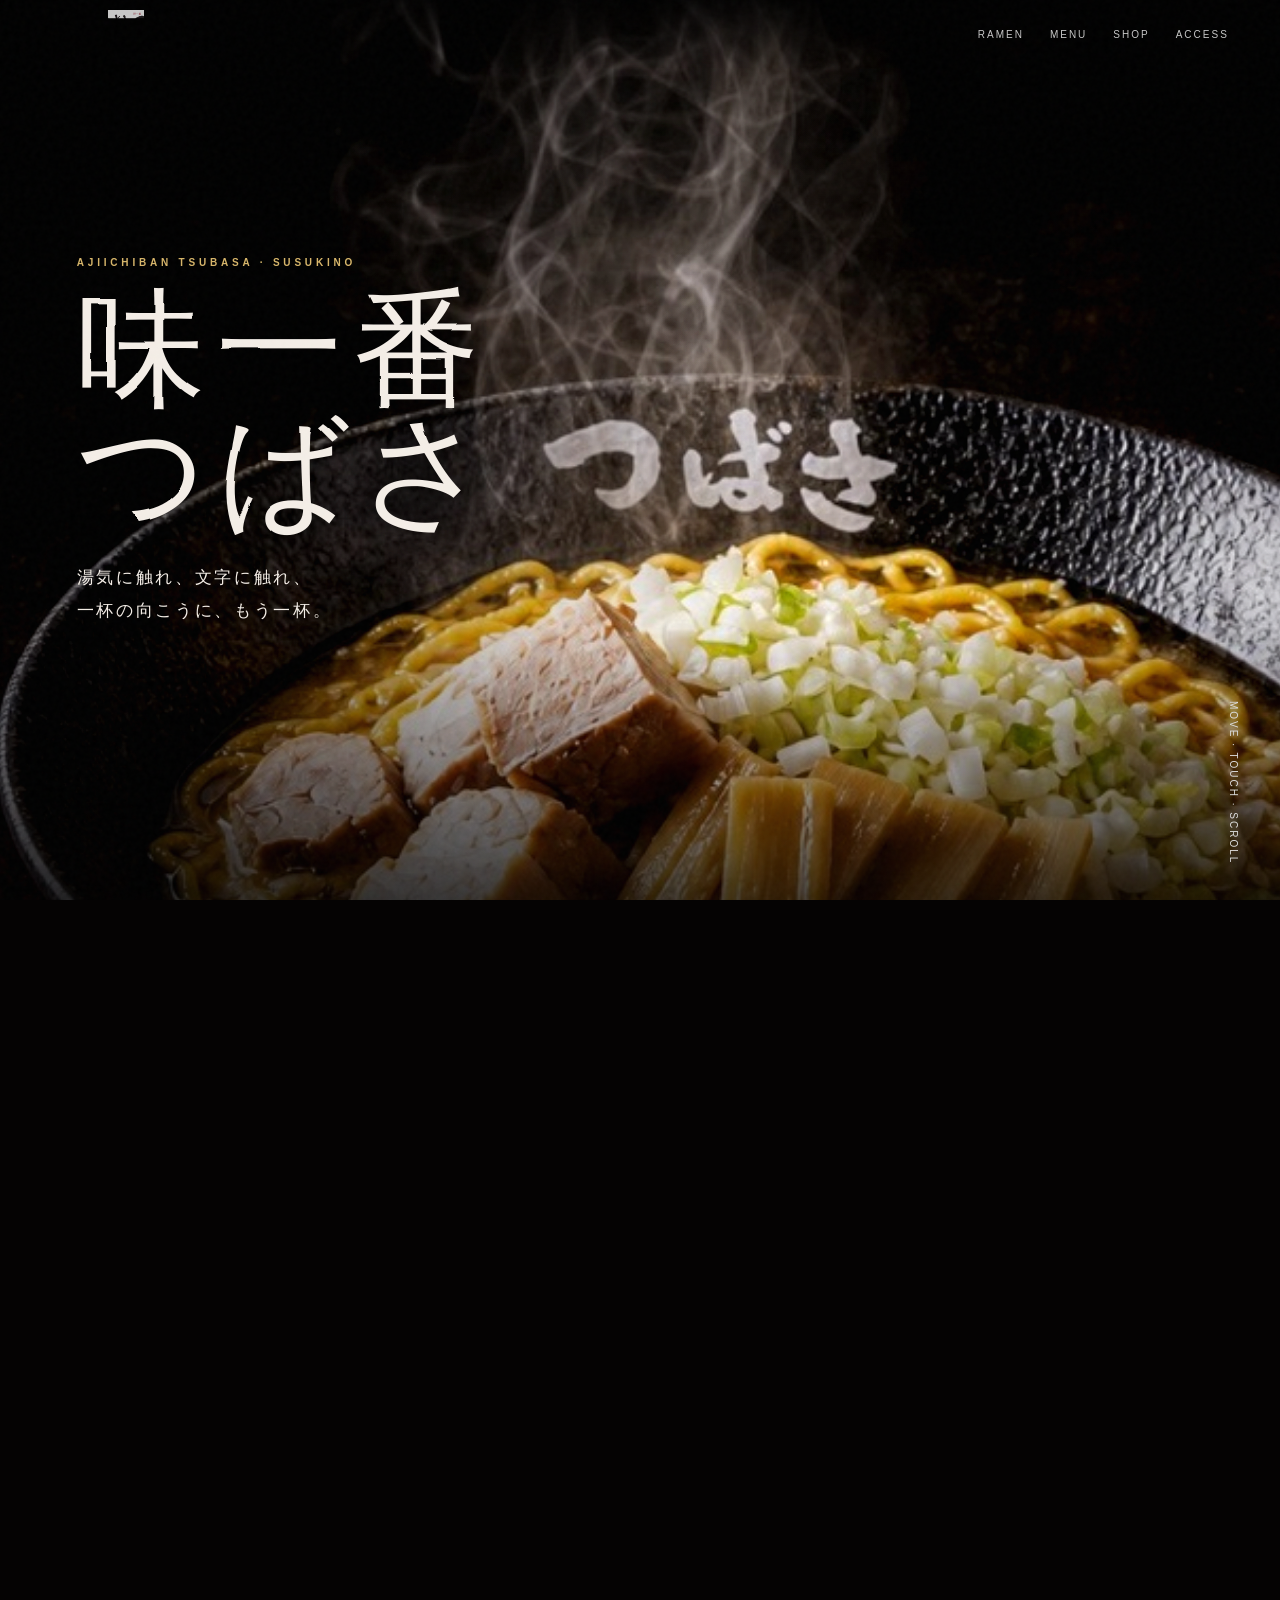
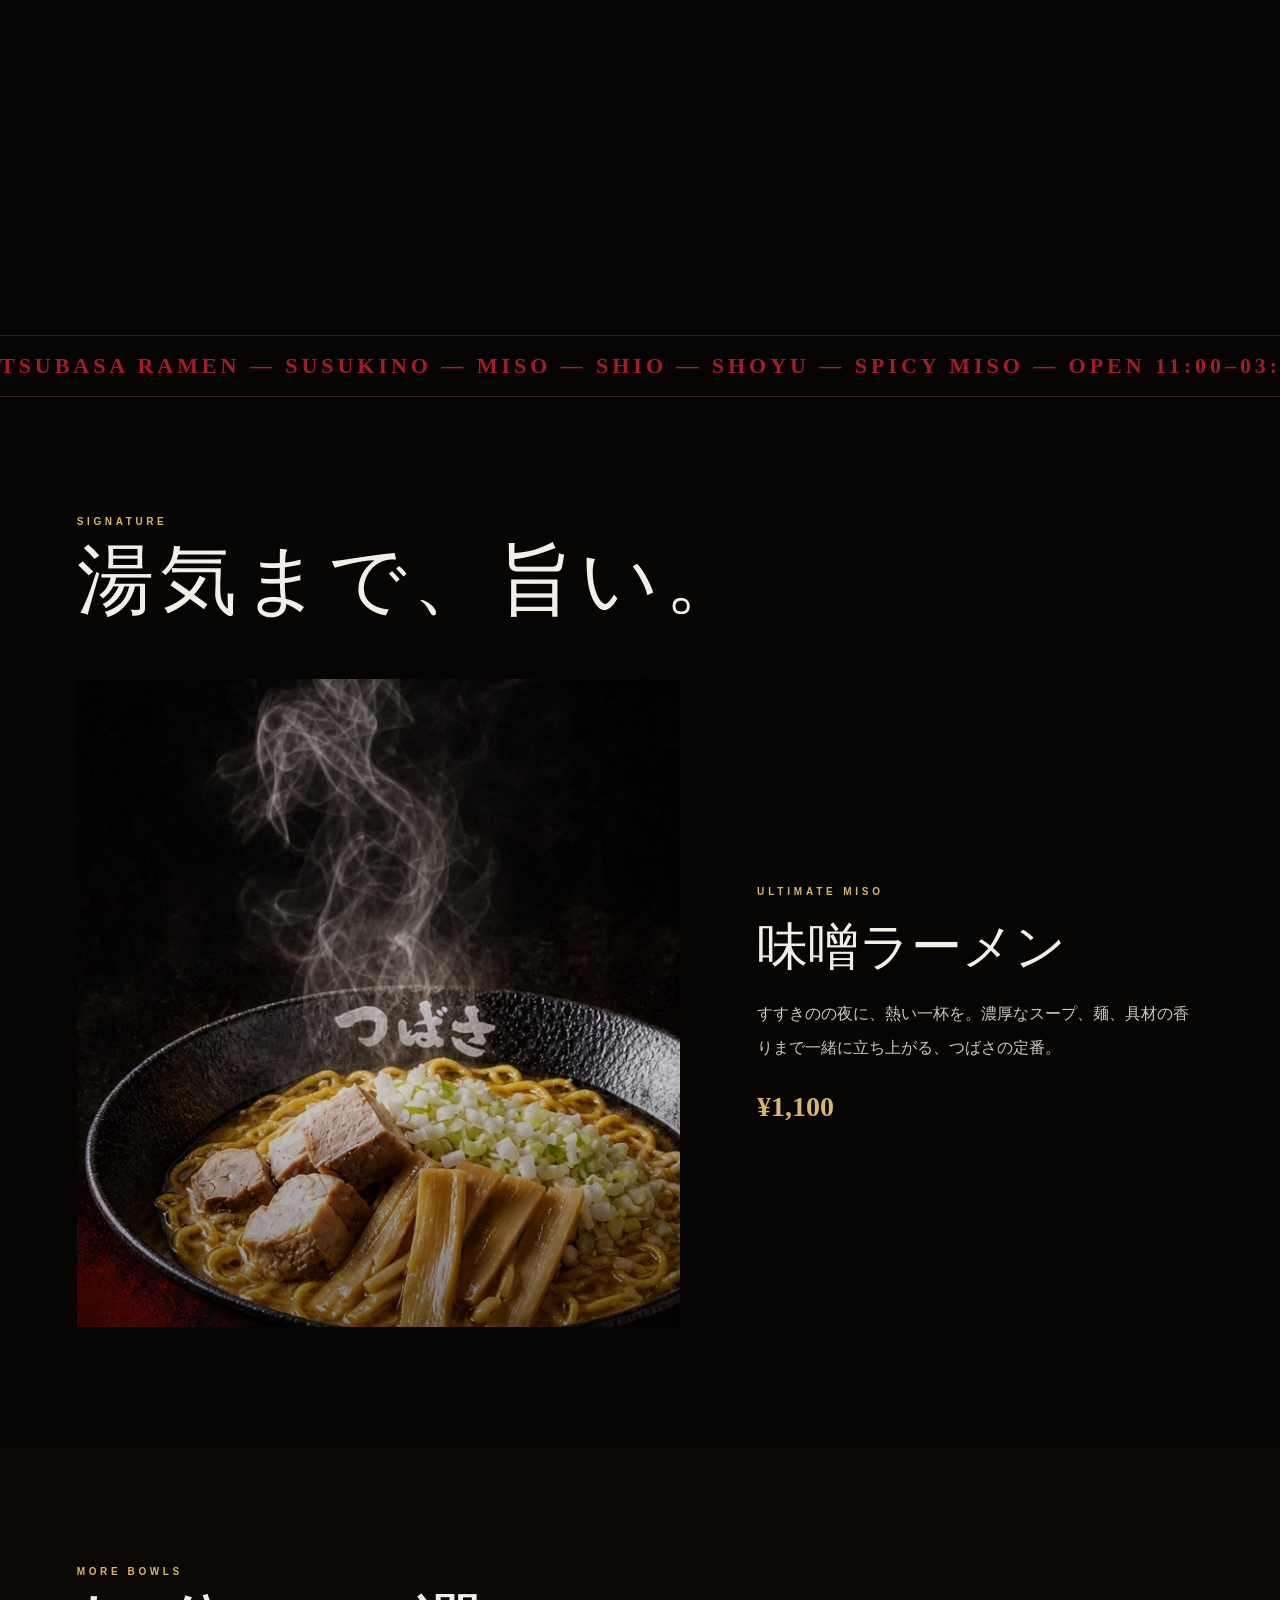
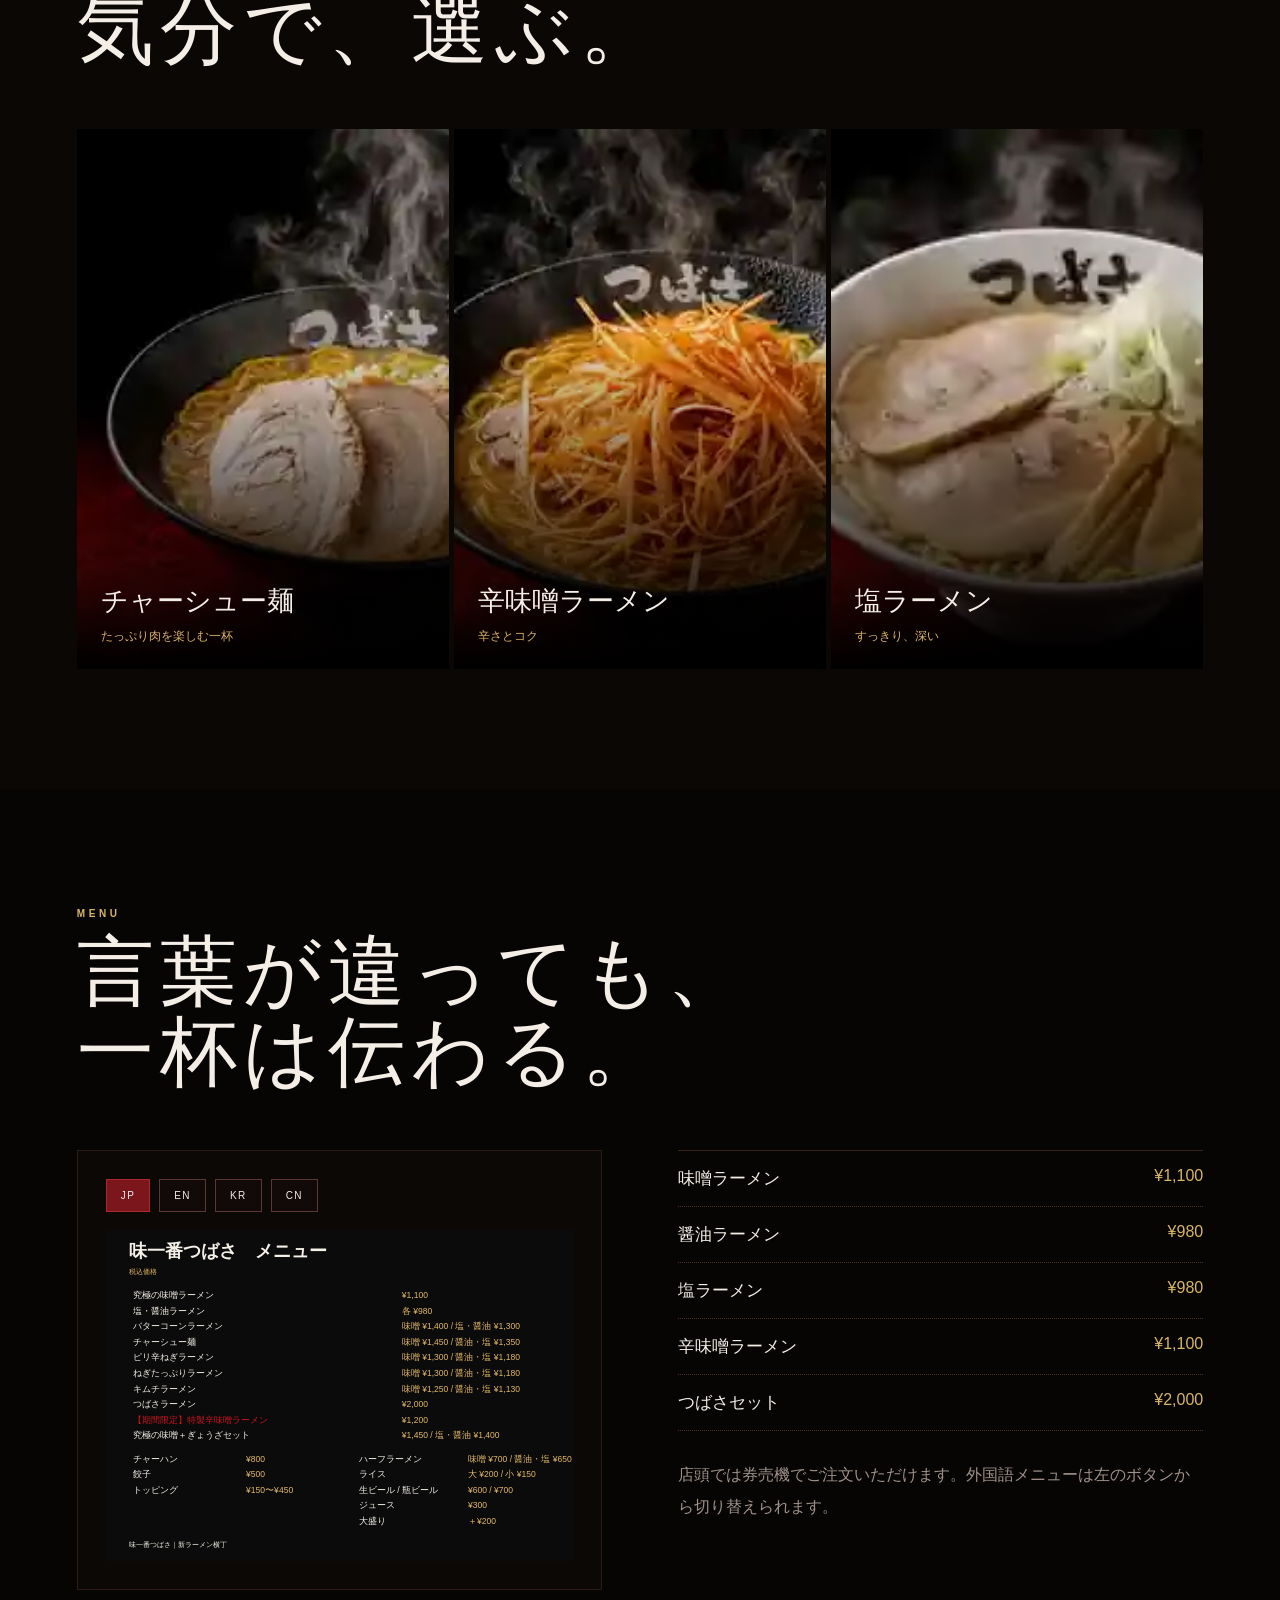
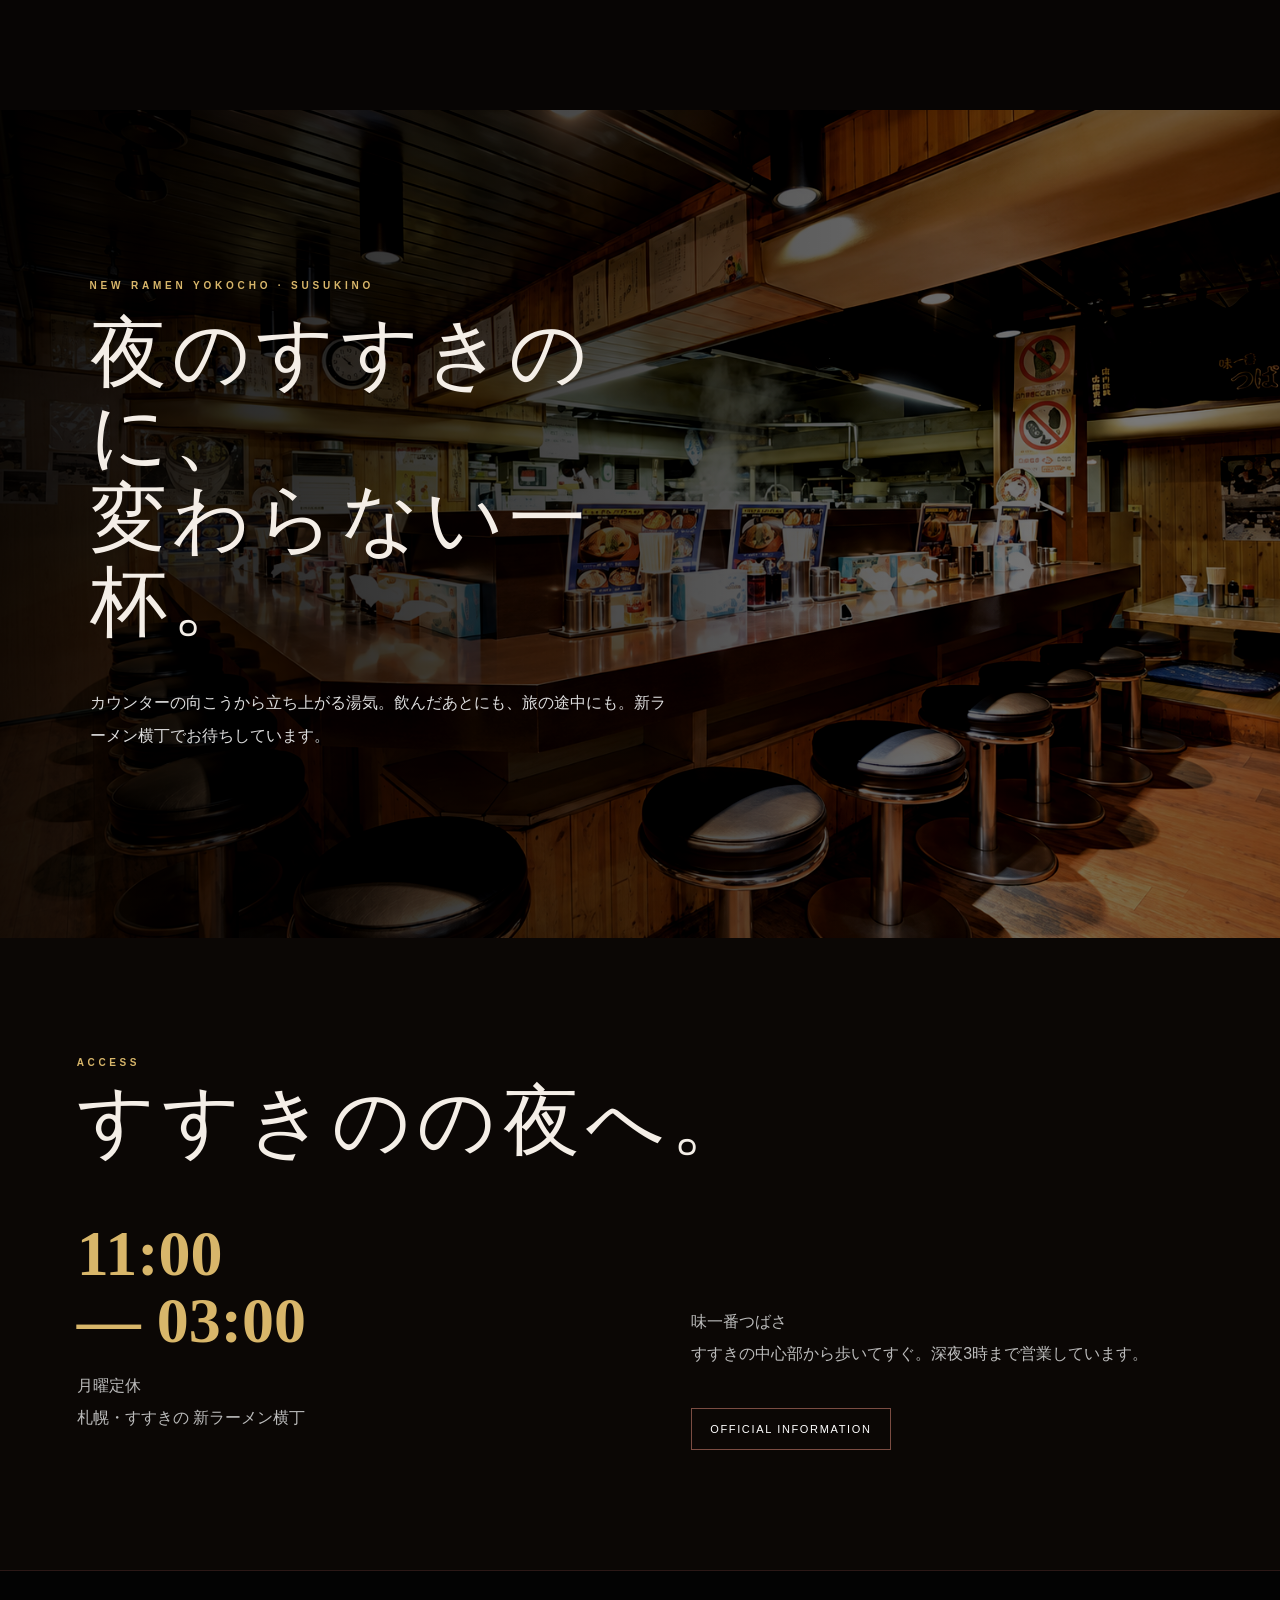
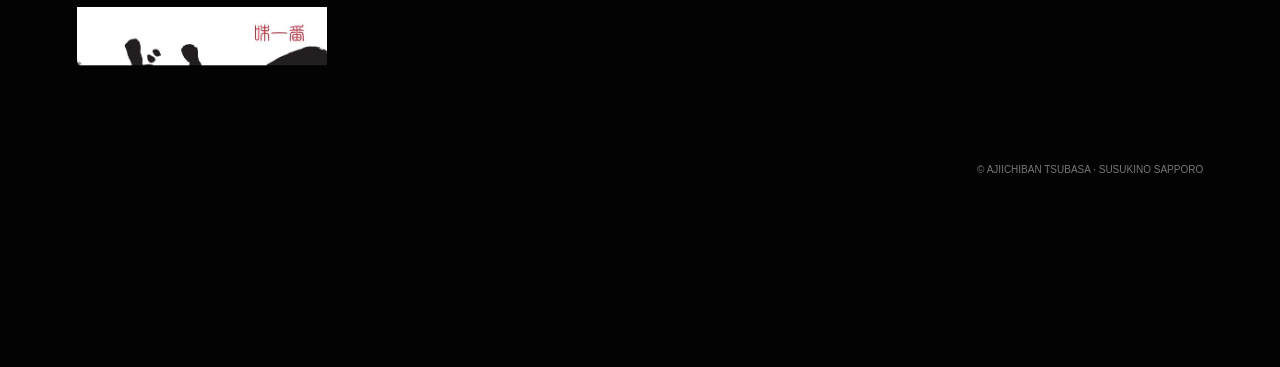
==== commit f5f25fe5: "Replace homepage with interactive fluid reveal experience" ====
--- a/index.html
+++ b/index.html
@@ -1 +1 @@
-<!doctype html><html lang="ja"><head><meta charset="utf-8"><meta name="viewport" content="width=device-width,initial-scale=1"><title>味一番つばさ｜札幌すすきの 新ラーメン横丁</title><style>*{box-sizing:border-box}html{scroll-behavior:smooth}body{margin:0;background:#060606;color:#f5f0e7;font-family:-apple-system,BlinkMacSystemFont,'Hiragino Sans',sans-serif}a{color:inherit;text-decoration:none}header{position:fixed;z-index:30;top:0;left:0;right:0;padding:20px 4vw;display:flex;justify-content:space-between;background:linear-gradient(#000c,transparent)}.brand{letter-spacing:.14em}.brand b{font-size:22px}nav{display:flex;gap:22px;font-size:10px;letter-spacing:.18em}.hero,.sig{height:100svh;min-height:680px;position:relative;overflow:hidden}.hero img,.sig img{width:100%;height:100%;object-fit:cover}.hero img{object-position:center 55%;animation:breath 9s ease-in-out infinite alternate}.shade{position:absolute;inset:0;background:linear-gradient(90deg,#000d,transparent 65%),linear-gradient(0deg,#000b,transparent 50%)}.herocopy,.sigcopy{position:absolute;z-index:3;left:7vw;bottom:10vh;text-shadow:0 3px 25px #000}.hero small,.sig small,.section small{letter-spacing:.3em;color:#d8b56c}.hero h1{font:400 clamp(54px,8vw,120px)/.88 'Yu Mincho',serif;margin:18px 0}.hero h1 b{font-weight:400;text-shadow:0 0 20px #f22,0 0 50px #d00;animation:neon 3s ease-in-out infinite}.vlogo{position:absolute!important;z-index:4;left:47%;top:4vh;width:min(190px,17vw)!important;height:auto!important;object-fit:contain!important;opacity:0;filter:drop-shadow(0 0 24px #f05);animation:appear 4s .4s forwards}.sig img{filter:brightness(.78) contrast(1.08)}.sigcopy{max-width:650px}.sig h2,.section h2{font:400 clamp(48px,7vw,100px)/1 'Yu Mincho',serif;margin:14px 0}.sig p{line-height:2;max-width:560px}.sig .price{font:700 30px Georgia;color:#d8b56c}.tsubasa .sigcopy{left:auto;right:7vw;text-align:right}.tsubasa img{object-position:center}.section{padding:10vw 6vw}.cards{display:grid;grid-template-columns:repeat(3,1fr);gap:3px}.card{position:relative;height:36vw;max-height:520px;overflow:hidden}.card img{width:100%;height:100%;object-fit:cover}.card:after{content:'';position:absolute;inset:0;background:linear-gradient(0deg,#000c,transparent 55%)}.card span{position:absolute;z-index:2;left:20px;bottom:18px;font:20px 'Yu Mincho',serif}.shop{display:grid;grid-template-columns:60% 40%;align-items:center;padding:0}.shop img{width:100%;height:75vh;object-fit:cover}.shop div{padding:6vw}.shop p,.access p{line-height:2;color:#bbb}.menu{text-align:center;background:#0d0907}.langs{display:flex;justify-content:center;gap:8px;flex-wrap:wrap;margin:30px 0}.langs button{border:1px solid #6b5635;background:transparent;color:#fff;padding:12px 18px;cursor:pointer}.langs button.on{background:#d8b56c;color:#111}.menubox{max-width:1200px;margin:auto}.menubox img{width:100%;height:auto}.translated{display:grid;grid-template-columns:repeat(2,1fr);gap:1px;background:#604d30;text-align:left}.translated div{background:#0a0a0a;padding:22px}.translated b{display:block;font-size:19px}.translated span{color:#d8b56c}.access{text-align:center}.access a{font-size:30px;color:#d8b56c}footer{text-align:center;padding:35px;color:#666}@keyframes breath{to{transform:scale(1.035);filter:saturate(1.2)}}@keyframes neon{50%{text-shadow:0 0 12px #fff,0 0 35px #f00,0 0 70px #f00}}@keyframes appear{to{opacity:1}}@media(max-width:700px){header{padding:15px 18px}nav a:first-child{display:none}.hero,.sig{min-height:700px}.vlogo{left:40%;width:28vw!important}.herocopy,.sigcopy,.tsubasa .sigcopy{left:7vw;right:7vw;bottom:8vh;text-align:left}.sig img{object-position:center}.cards{grid-template-columns:1fr 1fr}.card{height:62vw}.shop{display:block}.shop img{height:55vh}.shop div{padding:55px 8vw}.translated{grid-template-columns:1fr}.section{padding:100px 6vw}}</style></head><body><header><a class="brand" href="#top">味一番 <b>つばさ</b></a><nav><a href="#signature">SIGNATURE</a><a href="#menu">MENU</a><a href="#shop">SHOP</a><a href="#access">ACCESS</a></nav></header><main><section id="top" class="hero"><img src="assets/susukino-top-20260816.png" alt="すすきの交差点"><div class="shade"></div><img class="vlogo" src="assets/logo-vertical.svg" alt="味一番つばさ"><div class="herocopy"><small>SAPPORO · SUSUKINO</small><h1>味一番<br><b>つばさ</b></h1><p>この街で、湯気を上げ続ける。</p></div></section><section id="signature" class="sig miso"><img src="assets/ramen-user.jpg" alt="究極の味噌ラーメン"><div class="shade"></div><div class="sigcopy"><small>SIGNATURE 01</small><h2>究極の<br>味噌ラーメン</h2><p>三日間煮込んだスープと特注麺、トロトロチャーシュー。つばさの原点。</p><div class="price">¥1,100</div></div></section><section class="sig tsubasa"><img src="assets/food/hero.webp" alt="つばさラーメン"><div class="shade"></div><div class="sigcopy"><small>SIGNATURE 02</small><h2>つばさ<br>ラーメン</h2><p>いくら丼とハーフラーメン。究極の味噌と並ぶ、もうひとつの「つばさ」。</p><div class="price">¥2,000</div></div></section><section class="section"><small>MORE FAVORITES</small><h2>まだ、ある。</h2><div class="cards"><div class="card"><img src="assets/food/butter.webp"><span>バターコーンラーメン</span></div><div class="card"><img src="assets/food/chashu.webp"><span>チャーシュー麺</span></div><div class="card"><img src="assets/food/negi.webp"><span>ねぎたっぷりラーメン</span></div><div class="card"><img src="assets/food/spicy.webp"><span>ピリ辛ねぎラーメン</span></div><div class="card"><img src="assets/food/gyoza.webp"><span>餃子</span></div><div class="card"><img src="assets/food/fried.webp"><span>チャーハン</span></div></div></section><section id="shop" class="section shop"><img src="assets/store-interior.png" alt="味一番つばさ店内"><div><small>OUR COUNTER</small><h2>カウンター越しの<br>札幌の夜。</h2><p>新ラーメン横丁で、昼から深夜まで。観光の一杯も、仕事帰りの一杯も。</p></div></section><section id="menu" class="section menu"><small>MENU</small><h2>言葉が違っても、<br>旨さは同じ。</h2><div class="langs"><button class="on" data-l="ja">日本語</button><button data-l="en">English</button><button data-l="zh">简体中文</button><button data-l="ko">한국어</button></div><div class="menubox" id="menubox"><img src="assets/menu/menu-ja.svg" alt="日本語メニュー"></div></section><section id="access" class="section access"><small>ACCESS</small><h2>すすきのの真ん中で。</h2><p>札幌市中央区南4条西3丁目1-1<br>第3グリーンビル 新ラーメン横丁</p><p><b>11:00 — 03:00</b><br>月曜定休</p><a href="tel:0115215963">011-521-5963</a></section></main><footer>© AJIICHIBAN TSUBASA</footer><script>const d={en:[['Ultimate Miso Ramen','¥1,100'],['Butter Corn Ramen','Miso ¥1,400 / Salt · Soy ¥1,300'],['Tsubasa Ramen','Ikura bowl + half ramen ¥2,000'],['Chashu Ramen','Miso ¥1,450 / Soy · Salt ¥1,350'],['Spicy Green Onion Ramen','Miso ¥1,300 / Soy · Salt ¥1,180'],['Salt / Soy Sauce Ramen','¥980'],['Fried Rice','¥800'],['Gyoza','¥500']],zh:[['究极味噌拉面','¥1,100'],['黄油玉米拉面','味噌 ¥1,400 / 盐·酱油 ¥1,300'],['TSUBASA拉面','鲑鱼籽盖饭＋半份拉面 ¥2,000'],['叉烧拉面','味噌 ¥1,450 / 酱油·盐 ¥1,350'],['香辣葱丝拉面','味噌 ¥1,300 / 酱油·盐 ¥1,180'],['盐味 / 酱油拉面','¥980'],['炒饭','¥800'],['饺子','¥500']],ko:[['궁극의 미소 라멘','¥1,100'],['버터 콘 라멘','미소 ¥1,400 / 소금·간장 ¥1,300'],['츠바사 라멘','연어알 덮밥＋하프 라멘 ¥2,000'],['차슈 라멘','미소 ¥1,450 / 간장·소금 ¥1,350'],['매운 파 라멘','미소 ¥1,300 / 간장·소금 ¥1,180'],['소금 / 간장 라멘','¥980'],['볶음밥','¥800'],['교자','¥500']]};const box=document.querySelector('#menubox');document.querySelectorAll('[data-l]').forEach(b=>b.onclick=()=>{document.querySelectorAll('[data-l]').forEach(x=>x.classList.toggle('on',x===b));let l=b.dataset.l;if(l==='ja'){box.innerHTML='<img src="assets/menu/menu-ja.svg" alt="日本語メニュー">'}else{box.innerHTML='<div class="translated">'+d[l].map(x=>'<div><b>'+x[0]+'</b><span>'+x[1]+'</span></div>').join('')+'</div>'}});</script></body></html>+<!doctype html><html lang="ja"><head><meta charset="utf-8"><meta name="viewport" content="width=device-width,initial-scale=1,viewport-fit=cover"><meta name="theme-color" content="#050303"><title>味一番つばさ｜札幌すすきの 新ラーメン横丁</title><style>:root{--red:#c91b22;--gold:#d8b66a;--paper:#f4eee7;--ink:#080403}*{box-sizing:border-box}html{scroll-behavior:smooth;background:#050303}body{margin:0;background:#050303;color:var(--paper);font-family:-apple-system,BlinkMacSystemFont,'Hiragino Sans','Yu Gothic',sans-serif;overflow-x:hidden}.nav{position:fixed;z-index:80;left:0;right:0;top:0;height:68px;padding:0 4vw;display:flex;align-items:center;justify-content:space-between;background:linear-gradient(#000d,transparent)}.nav img{width:150px;max-height:46px;object-fit:contain}.navlinks{display:flex;gap:26px}.nav a{color:#fff;text-decoration:none;font-size:10px;letter-spacing:.2em;opacity:.78}.hero{height:215vh;position:relative}.sticky{position:sticky;top:0;height:100svh;overflow:hidden;background:#000}.photo,.reveal{position:absolute;inset:0;background-size:cover;background-position:center 54%;transform:scale(1.035)}.photo{background-image:linear-gradient(90deg,rgba(0,0,0,.5),rgba(0,0,0,.03) 62%,rgba(0,0,0,.2)),url('./assets/ramen-user.jpg');filter:brightness(1.05) contrast(1.08) saturate(1.04)}.reveal{background-image:linear-gradient(90deg,rgba(0,0,0,.24),rgba(0,0,0,.02)),url('./assets/food/limited.webp');clip-path:circle(var(--reveal,0px) at var(--mx,50%) var(--my,50%));filter:brightness(1.06) saturate(1.18) contrast(1.12)}canvas.fx{position:absolute;inset:0;width:100%;height:100%;pointer-events:none}.ink{z-index:3;mix-blend-mode:multiply;opacity:var(--inkOpacity,1)}.steam{z-index:4;mix-blend-mode:screen}.particles{z-index:7}.shade{position:absolute;inset:0;z-index:5;pointer-events:none;background:linear-gradient(0deg,#000b 0,transparent 30%,transparent 78%,#0004)}.brand{position:absolute;z-index:8;left:6vw;top:50%;transform:translateY(calc(-50% + var(--brandY,0px)));max-width:82vw;opacity:var(--brandOpacity,1)}.eyebrow{font:600 10px/1.4 -apple-system,sans-serif;letter-spacing:.38em;color:var(--gold);margin-bottom:20px}.liquidTitle{margin:0;font:400 clamp(58px,10vw,150px)/.95 'Yu Mincho','Hiragino Mincho ProN',serif;letter-spacing:.08em;display:inline-block;filter:url(#liquid);text-shadow:0 8px 32px #000}.liquidTitle span{display:block}.lead{font:400 clamp(13px,1.3vw,18px)/2 'Yu Mincho',serif;letter-spacing:.16em;margin-top:28px;text-shadow:0 3px 18px #000}.hint{position:absolute;z-index:9;right:3vw;bottom:4vh;font:10px/1.7 -apple-system,sans-serif;letter-spacing:.2em;color:#ddd;writing-mode:vertical-rl;opacity:var(--hintOpacity,1)}.progress{position:absolute;z-index:10;left:0;bottom:0;height:2px;width:var(--progress,0%);background:var(--red);box-shadow:0 0 16px #ff2930}.phase{position:absolute;z-index:9;left:50%;bottom:7vh;transform:translateX(-50%);font:9px/1.6 -apple-system,sans-serif;letter-spacing:.28em;color:#eee;text-shadow:0 2px 12px #000;opacity:var(--phaseOpacity,0);white-space:nowrap}.section{position:relative;padding:120px 6vw;background:#070504}.section.alt{background:#0b0705}.headline{margin:0 0 58px;font:400 clamp(42px,6vw,86px)/1.04 'Yu Mincho',serif;letter-spacing:.08em}.headline small{display:block;margin-bottom:14px;color:var(--gold);font:700 10px/1 sans-serif;letter-spacing:.36em}.signatureGrid{display:grid;grid-template-columns:1.15fr .85fr;gap:6vw;align-items:center}.featurePhoto{position:relative;min-height:72vh;overflow:hidden;background:#111}.featurePhoto img{width:100%;height:100%;position:absolute;inset:0;object-fit:cover;transition:transform 1.2s cubic-bezier(.2,.7,.2,1)}.featurePhoto:hover img{transform:scale(1.035)}.featurePhoto:after{content:'';position:absolute;inset:0;background:linear-gradient(0deg,#0007,transparent 58%)}.copyBlock h3{font:400 clamp(36px,4vw,66px)/1.1 'Yu Mincho',serif;margin:0 0 22px}.copyBlock p{color:#cfc5bd;line-height:2.1;max-width:560px}.price{margin-top:28px;color:var(--gold);font:700 28px/1 Georgia,serif}.cards{display:grid;grid-template-columns:repeat(3,1fr);gap:5px}.card{position:relative;min-height:540px;overflow:hidden;background:#111}.card img{position:absolute;inset:0;width:100%;height:100%;object-fit:cover;transition:.9s}.card:hover img{transform:scale(1.04)}.card:after{content:'';position:absolute;inset:0;background:linear-gradient(0deg,#000 0,transparent 65%)}.cap{position:absolute;z-index:2;left:24px;right:20px;bottom:24px}.cap h3{font:400 27px 'Yu Mincho',serif;margin:0 0 7px}.cap span{color:var(--gold);font-size:12px}.menuStage{display:grid;grid-template-columns:1fr 1fr;gap:6vw;align-items:start}.menuArt{position:sticky;top:90px;padding:28px;border:1px solid #2d1b17;background:#0c0806}.menuArt img{display:block;width:100%;height:auto}.langButtons{display:flex;gap:9px;flex-wrap:wrap;margin-bottom:18px}.langButtons button{border:1px solid #5a3730;background:#120a08;color:#eee;padding:10px 14px;cursor:pointer;font-size:10px;letter-spacing:.14em}.langButtons button.on{background:#7b171c;border-color:#a9292f}.menuList{border-top:1px solid #38241f}.menuRow{display:flex;justify-content:space-between;gap:18px;padding:16px 0;border-bottom:1px dotted #47322c}.menuRow b{font:400 17px 'Yu Mincho',serif}.menuRow span{color:var(--gold);white-space:nowrap}.store{min-height:92vh;position:relative;overflow:hidden;background:#000}.storeBg{position:absolute;inset:0;background:url('./assets/store-interior.png') center/cover no-repeat;filter:brightness(.48) contrast(1.08);transform:scale(1.02)}.store:after{content:'';position:absolute;inset:0;background:linear-gradient(90deg,#000c 0,#0005 52%,transparent 85%)}.storeCopy{position:relative;z-index:2;min-height:92vh;padding:12vh 7vw;display:flex;flex-direction:column;justify-content:center;width:min(760px,90vw)}.storeCopy h2{font:400 clamp(44px,6vw,88px)/1.08 'Yu Mincho',serif;margin:0 0 25px;letter-spacing:.07em}.storeCopy p{line-height:2.1;color:#ddd}.access{display:grid;grid-template-columns:1fr 1fr;gap:8vw;align-items:end}.hours{font:700 clamp(38px,5vw,70px)/1.05 Georgia,serif;color:var(--gold)}.access p{line-height:2;color:#bbb}.cta{display:inline-flex;margin-top:22px;padding:14px 18px;border:1px solid #7b4c42;color:#fff;text-decoration:none;font-size:11px;letter-spacing:.15em}.marquee{overflow:hidden;white-space:nowrap;border-block:1px solid #38191a;background:#060303;padding:17px 0;color:#a51d23;font:900 22px Georgia,serif;letter-spacing:.18em}.marquee span{display:inline-block;animation:mq 28s linear infinite}.grain{position:fixed;inset:0;z-index:90;pointer-events:none;opacity:.05;background-image:url("data:image/svg+xml,%3Csvg viewBox='0 0 180 180' xmlns='http://www.w3.org/2000/svg'%3E%3Cfilter id='n'%3E%3CfeTurbulence type='fractalNoise' baseFrequency='.9' numOctaves='3'/%3E%3C/filter%3E%3Crect width='100%25' height='100%25' filter='url(%23n)' opacity='.55'/%3E%3C/svg%3E")}footer{padding:36px 6vw;background:#030303;border-top:1px solid #2b1816;color:#777;font-size:10px;display:flex;justify-content:space-between;gap:20px;align-items:center}footer img{width:min(250px,45vw)}@keyframes mq{to{transform:translateX(-50%)}}@media(max-width:820px){.nav{height:58px;padding:0 15px}.nav img{width:120px}.navlinks a:not(:last-child){display:none}.hero{height:190vh}.brand{left:7vw;top:56%}.liquidTitle{font-size:clamp(48px,16vw,82px)}.lead{font-size:12px}.photo,.reveal{background-position:center 52%}.hint{right:12px}.eyebrow{letter-spacing:.24em}.phase{font-size:8px;letter-spacing:.18em}.section{padding:80px 20px}.signatureGrid,.menuStage,.access{grid-template-columns:1fr}.featurePhoto{min-height:62svh}.cards{grid-template-columns:1fr}.card{min-height:65svh}.menuArt{position:relative;top:auto}.storeCopy{padding:90px 24px}.storeCopy h2{font-size:clamp(40px,12vw,66px)}footer{display:block;line-height:2}}@media(prefers-reduced-motion:reduce){*{animation:none!important;transition:none!important}.liquidTitle{filter:none}}</style></head><body><div class="grain"></div><header class="nav"><a href="#top"><img src="assets/logo-horizontal.jpg" alt="味一番つばさ"></a><nav class="navlinks"><a href="#ramen">RAMEN</a><a href="#menu">MENU</a><a href="#shop">SHOP</a><a href="#access">ACCESS</a></nav></header><main><section class="hero" id="top"><div class="sticky" id="stage"><div class="photo"></div><div class="reveal"></div><canvas class="fx ink" id="ink"></canvas><canvas class="fx steam" id="steam"></canvas><div class="shade"></div><canvas class="fx particles" id="particles"></canvas><div class="brand"><div class="eyebrow">AJIICHIBAN TSUBASA · SUSUKINO</div><h1 class="liquidTitle" id="title"><span>味一番</span><span>つばさ</span></h1><p class="lead">湯気に触れ、文字に触れ、<br>一杯の向こうに、もう一杯。</p></div><div class="hint">MOVE · TOUCH · SCROLL</div><div class="phase">INK BECOMES PARTICLES</div><div class="progress"></div><svg width="0" height="0" aria-hidden="true"><filter id="liquid"><feTurbulence id="noise" type="fractalNoise" baseFrequency=".008 .02" numOctaves="2" seed="3" result="n"/><feDisplacementMap id="disp" in="SourceGraphic" in2="n" scale="0" xChannelSelector="R" yChannelSelector="B"/></filter></svg></div></section><div class="marquee"><span>TSUBASA RAMEN — SUSUKINO — MISO — SHIO — SHOYU — SPICY MISO — OPEN 11:00–03:00 — TSUBASA RAMEN — SUSUKINO — MISO — SHIO — SHOYU — SPICY MISO — OPEN 11:00–03:00 — </span></div><section class="section" id="ramen"><h2 class="headline"><small>SIGNATURE</small>湯気まで、旨い。</h2><div class="signatureGrid"><div class="featurePhoto"><img src="assets/ramen-user.jpg" alt="味一番つばさのラーメン"></div><div class="copyBlock"><div class="eyebrow">ULTIMATE MISO</div><h3>味噌ラーメン</h3><p>すすきのの夜に、熱い一杯を。濃厚なスープ、麺、具材の香りまで一緒に立ち上がる、つばさの定番。</p><div class="price">¥1,100</div></div></div></section><section class="section alt"><h2 class="headline"><small>MORE BOWLS</small>気分で、選ぶ。</h2><div class="cards"><article class="card"><img src="assets/food/chashu.webp" alt="チャーシュー麺"><div class="cap"><h3>チャーシュー麺</h3><span>たっぷり肉を楽しむ一杯</span></div></article><article class="card"><img src="assets/food/spicy.webp" alt="辛味噌ラーメン"><div class="cap"><h3>辛味噌ラーメン</h3><span>辛さとコク</span></div></article><article class="card"><img src="assets/food/shio.webp" alt="塩ラーメン"><div class="cap"><h3>塩ラーメン</h3><span>すっきり、深い</span></div></article></div></section><section class="section" id="menu"><h2 class="headline"><small>MENU</small>言葉が違っても、<br>一杯は伝わる。</h2><div class="menuStage"><div class="menuArt"><div class="langButtons"><button class="on" data-menu="ja">JP</button><button data-menu="en">EN</button><button data-menu="ko">KR</button><button data-menu="zh">CN</button></div><img id="menuImage" src="assets/menu/menu-ja.svg" alt="メニュー"></div><div><div class="menuList"><div class="menuRow"><b>味噌ラーメン</b><span>¥1,100</span></div><div class="menuRow"><b>醤油ラーメン</b><span>¥980</span></div><div class="menuRow"><b>塩ラーメン</b><span>¥980</span></div><div class="menuRow"><b>辛味噌ラーメン</b><span>¥1,100</span></div><div class="menuRow"><b>つばさセット</b><span>¥2,000</span></div></div><p style="color:#9f9189;line-height:2;margin-top:28px">店頭では券売機でご注文いただけます。外国語メニューは左のボタンから切り替えられます。</p></div></div></section><section class="store" id="shop"><div class="storeBg"></div><div class="storeCopy"><div class="eyebrow">NEW RAMEN YOKOCHO · SUSUKINO</div><h2>夜のすすきのに、<br>変わらない一杯。</h2><p>カウンターの向こうから立ち上がる湯気。飲んだあとにも、旅の途中にも。新ラーメン横丁でお待ちしています。</p></div></section><section class="section alt" id="access"><h2 class="headline"><small>ACCESS</small>すすきのの夜へ。</h2><div class="access"><div><div class="hours">11:00<br>— 03:00</div><p>月曜定休<br>札幌・すすきの 新ラーメン横丁</p></div><div><p>味一番つばさ<br>すすきの中心部から歩いてすぐ。深夜3時まで営業しています。</p><a class="cta" href="https://www.tubasa-susukino.com/">OFFICIAL INFORMATION</a></div></div></section></main><footer><img src="assets/logo-horizontal.jpg" alt="味一番つばさ"><span>© AJIICHIBAN TSUBASA · SUSUKINO SAPPORO</span></footer><script>(()=>{const stage=document.querySelector('#stage'),hero=document.querySelector('.hero'),ink=document.querySelector('#ink'),steam=document.querySelector('#steam'),pc=document.querySelector('#particles'),ig=ink.getContext('2d'),sg=steam.getContext('2d'),pg=pc.getContext('2d'),title=document.querySelector('#title'),disp=document.querySelector('#disp'),noise=document.querySelector('#noise');let W=0,H=0,dpr=1,mx=.52,my=.48,tx=mx,ty=my,lx=innerWidth*.52,ly=innerHeight*.48,speed=0,hover=false,t=0,burstSeeded=false;const puffs=[],drops=[],particles=[];function size(){const r=stage.getBoundingClientRect();dpr=Math.min(devicePixelRatio||1,1.5);W=r.width;H=r.height;for(const c of[ink,steam,pc]){c.width=Math.round(W*dpr);c.height=Math.round(H*dpr);c.style.width=W+'px';c.style.height=H+'px'}ig.setTransform(dpr,0,0,dpr,0,0);sg.setTransform(dpr,0,0,dpr,0,0);pg.setTransform(dpr,0,0,dpr,0,0)}addEventListener('resize',size);size();function move(x,y){const r=stage.getBoundingClientRect();tx=Math.max(0,Math.min(1,(x-r.left)/r.width));ty=Math.max(0,Math.min(1,(y-r.top)/r.height));const dx=x-lx,dy=y-ly;speed=Math.min(48,Math.hypot(dx,dy));lx=x;ly=y;const tr=title.getBoundingClientRect();hover=x>tr.left&&x<tr.right&&y>tr.top&&y<tr.bottom;if(speed>2){puffs.push({x:x-r.left,y:y-r.top,vx:dx*.02,vy:-.5-Math.random()*.4,r:12+Math.random()*16,a:.17,life:1});if(Math.random()>.52)drops.push({x:x-r.left,y:y-r.top,vx:dx*.05,vy:dy*.05,r:10+speed*.22,life:1})}}addEventListener('pointermove',e=>move(e.clientX,e.clientY),{passive:true});addEventListener('touchmove',e=>{const q=e.touches[0];if(q)move(q.clientX,q.clientY)},{passive:true});function mist(x,y,r,a){const q=sg.createRadialGradient(x,y,0,x,y,r);q.addColorStop(0,`rgba(255,252,246,${a})`);q.addColorStop(.4,`rgba(245,244,240,${a*.38})`);q.addColorStop(1,'rgba(235,235,235,0)');sg.fillStyle=q;sg.beginPath();sg.arc(x,y,r,0,Math.PI*2);sg.fill()}function inkDrop(d){const q=ig.createRadialGradient(d.x,d.y,0,d.x,d.y,d.r*2.2);q.addColorStop(0,`rgba(5,2,2,${.62*d.life})`);q.addColorStop(.5,`rgba(8,4,4,${.24*d.life})`);q.addColorStop(1,'rgba(0,0,0,0)');ig.fillStyle=q;ig.beginPath();ig.arc(d.x,d.y,d.r*2.2,0,Math.PI*2);ig.fill()}function seedBurst(){particles.length=0;const count=Math.min(650,Math.max(280,Math.round(W*.44)));for(let i=0;i<count;i++){const a=Math.random()*Math.PI*2,rad=Math.pow(Math.random(),.55)*Math.min(W,H)*.22;particles.push({x:W*(.5+(Math.random()-.5)*.18)+Math.cos(a)*rad*.35,y:H*(.56+(Math.random()-.5)*.18)+Math.sin(a)*rad*.28,vx:Math.cos(a)*(1.1+Math.random()*4.5)+(Math.random()-.5)*1.3,vy:Math.sin(a)*(1+Math.random()*3.7)-.5-Math.random()*1.6,r:.7+Math.random()*2.7,life:.65+Math.random()*.5})}}function drawParticles(scatter){pg.clearRect(0,0,W,H);if(scatter<=0)return;for(let i=particles.length-1;i>=0;i--){const p=particles[i];p.vx*=.992;p.vy=p.vy*.992+.006;p.x+=p.vx*(.5+scatter*1.7);p.y+=p.vy*(.5+scatter*1.7);p.life-=.003+.004*scatter;const alpha=Math.max(0,Math.min(.78,p.life))*Math.min(1,scatter*2.2);pg.fillStyle=`rgba(15,8,7,${alpha})`;pg.beginPath();pg.arc(p.x,p.y,p.r*(.7+scatter*.8),0,Math.PI*2);pg.fill();if(p.life<=0)particles.splice(i,1)}}function frame(){t+=.016;mx+=(tx-mx)*.08;my+=(ty-my)*.08;speed*=.9;sg.clearRect(0,0,W,H);ig.save();ig.globalCompositeOperation='destination-out';ig.fillStyle='rgba(0,0,0,.045)';ig.fillRect(0,0,W,H);ig.restore();const bx=W*.54,by=H*.53;for(let i=0;i<8;i++){const p=(t*.05+i/8)%1,life=Math.sin(Math.PI*p);mist(bx+Math.sin(t*.4+i*2.4+p*5)*20+(mx-.5)*22*p,by-p*220,18+p*35,.05*life)}for(let i=puffs.length-1;i>=0;i--){const p=puffs[i];p.x+=p.vx+(mx-.5)*.18;p.y+=p.vy;p.r+=.4;p.life-=.014;mist(p.x,p.y,p.r,p.a*Math.max(0,p.life));if(p.life<=0)puffs.splice(i,1)}for(let i=drops.length-1;i>=0;i--){const d=drops[i];d.x+=d.vx;d.y+=d.vy;d.vx*=.96;d.vy*=.96;d.r+=.35;d.life-=.02;inkDrop(d);if(d.life<=0)drops.splice(i,1)}const scroll=Math.max(0,Math.min(1,-hero.getBoundingClientRect().top/(hero.offsetHeight-innerHeight)));const revealPhase=Math.min(1,scroll/.58);const scatter=Math.max(0,(scroll-.58)/.42);const radius=(revealPhase*.86+Math.min(speed/100,.12))*Math.hypot(W,H);stage.style.setProperty('--mx',(mx*100)+'%');stage.style.setProperty('--my',(my*100)+'%');stage.style.setProperty('--reveal',radius+'px');stage.style.setProperty('--progress',(scroll*100)+'%');stage.style.setProperty('--inkOpacity',String(1-scatter*.88));stage.style.setProperty('--brandOpacity',String(Math.max(.12,1-scatter*1.18)));stage.style.setProperty('--brandY',(-scatter*42)+'px');stage.style.setProperty('--hintOpacity',String(Math.max(0,1-scroll*1.7)));stage.style.setProperty('--phaseOpacity',String(Math.sin(Math.min(1,scatter)*Math.PI)));if(scatter>.02&&!burstSeeded){seedBurst();burstSeeded=true}if(scatter<.01)burstSeeded=false;drawParticles(scatter);disp.setAttribute('scale',((hover?28:3)+speed*.45+revealPhase*12+scatter*16).toFixed(1));noise.setAttribute('baseFrequency',`${(.008+Math.sin(t*.7)*.002+scatter*.004).toFixed(4)} ${(.018+speed*.00015+scatter*.006).toFixed(4)}`);requestAnimationFrame(frame)}requestAnimationFrame(frame);document.querySelectorAll('[data-menu]').forEach(btn=>btn.addEventListener('click',()=>{document.querySelectorAll('[data-menu]').forEach(b=>b.classList.remove('on'));btn.classList.add('on');document.querySelector('#menuImage').src=`assets/menu/menu-${btn.dataset.menu}.svg`}))})();</script></body></html>
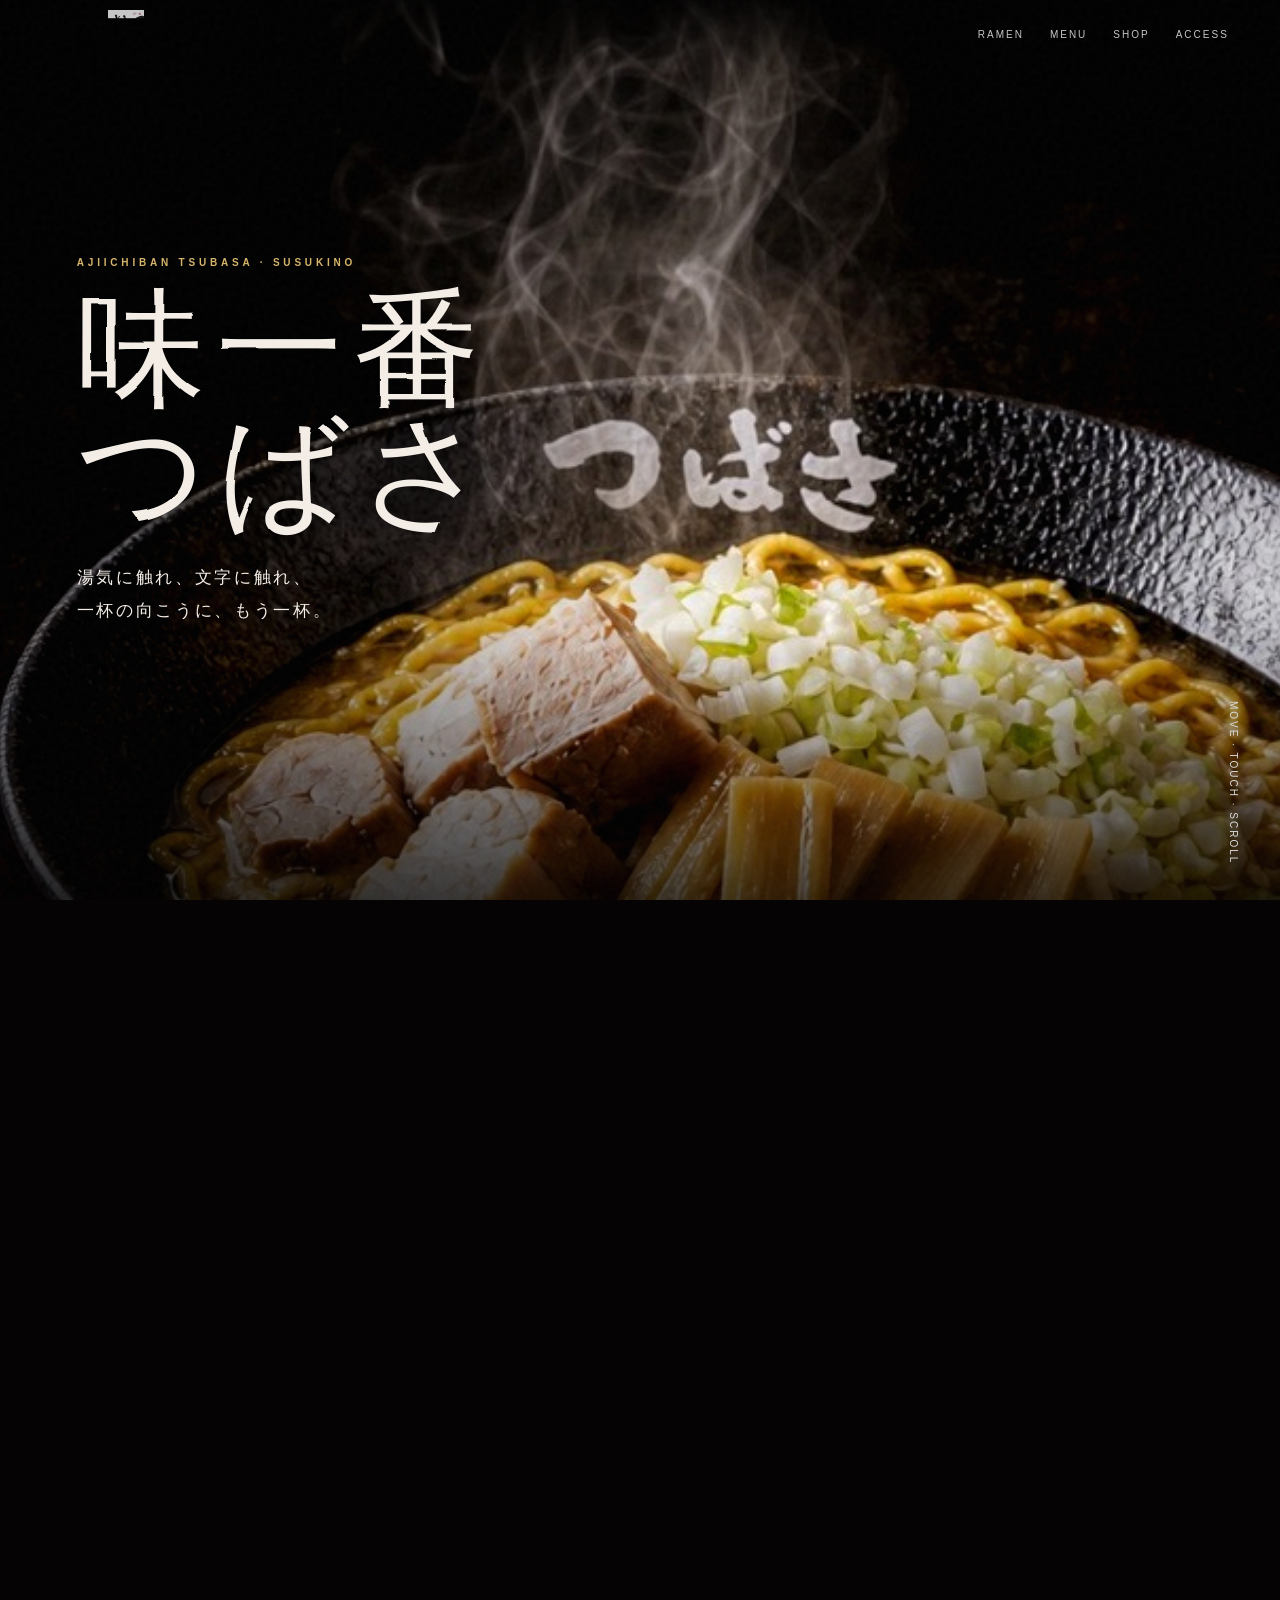
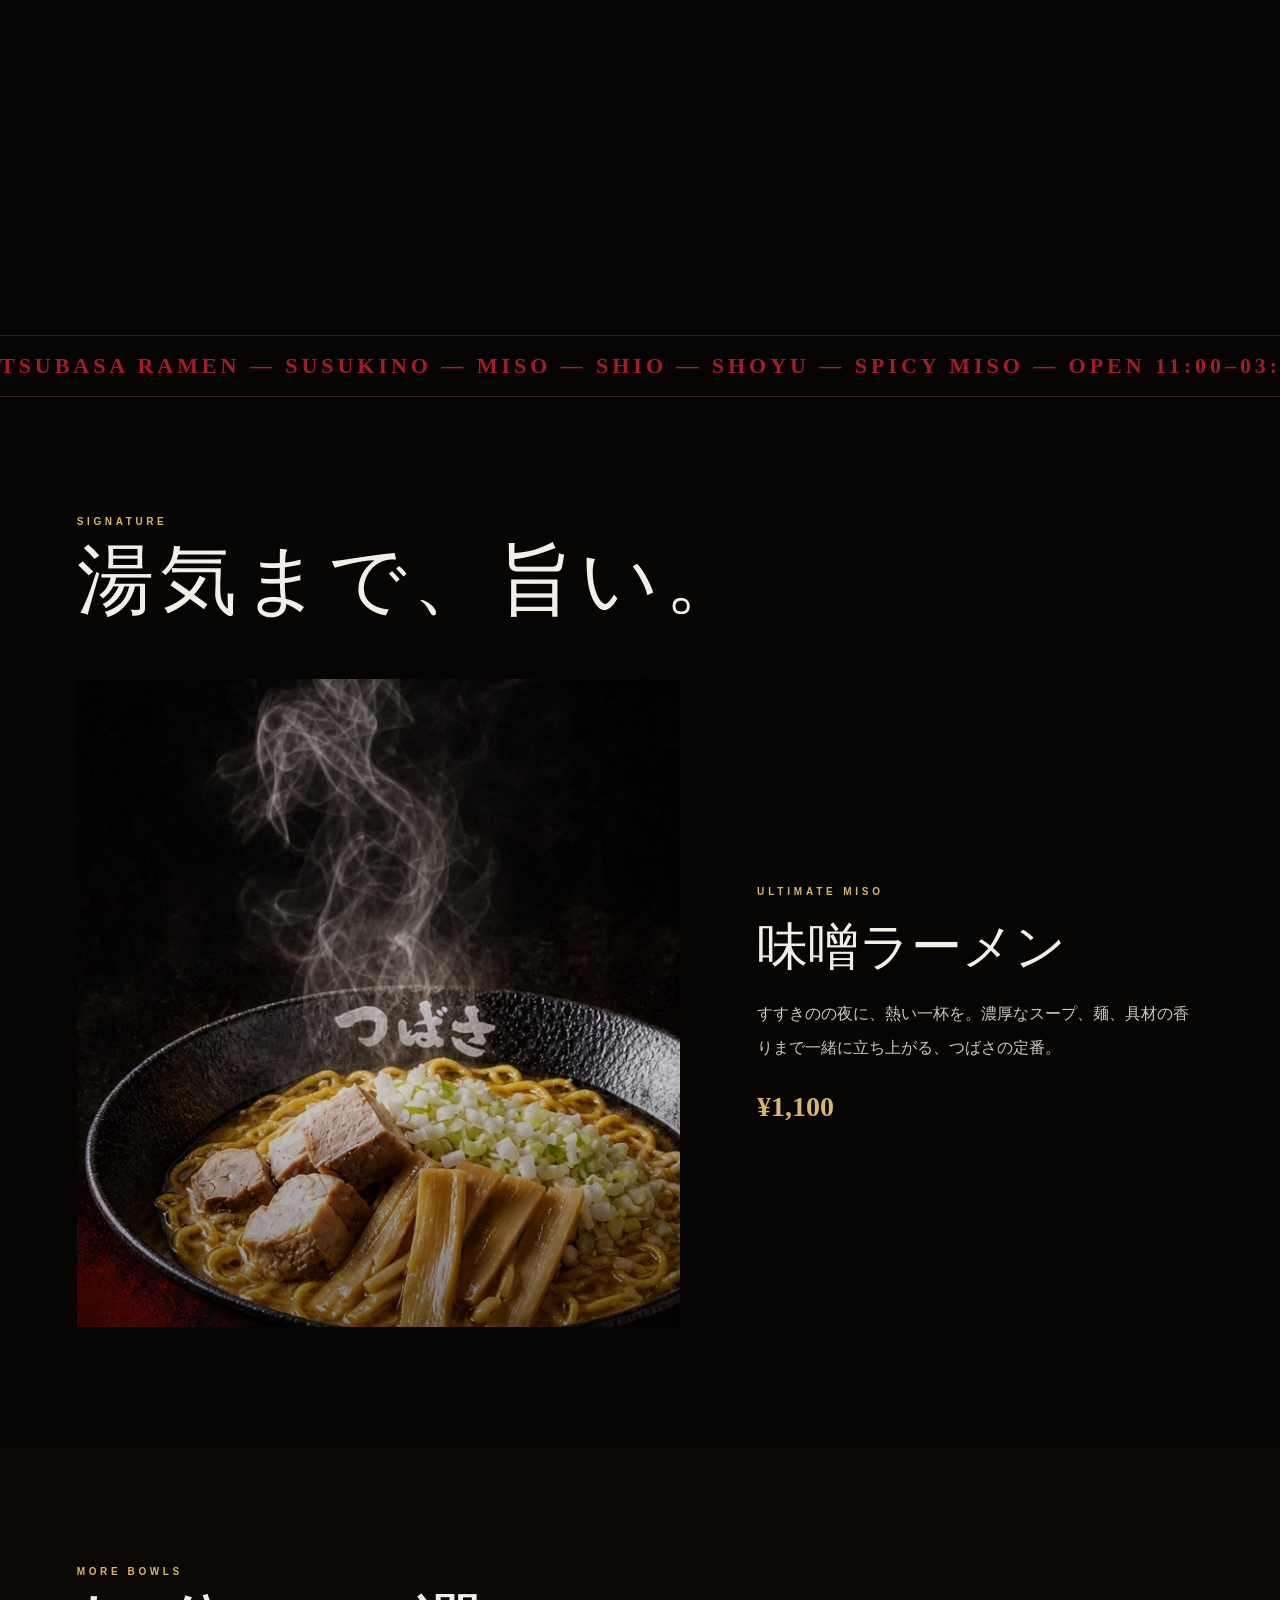
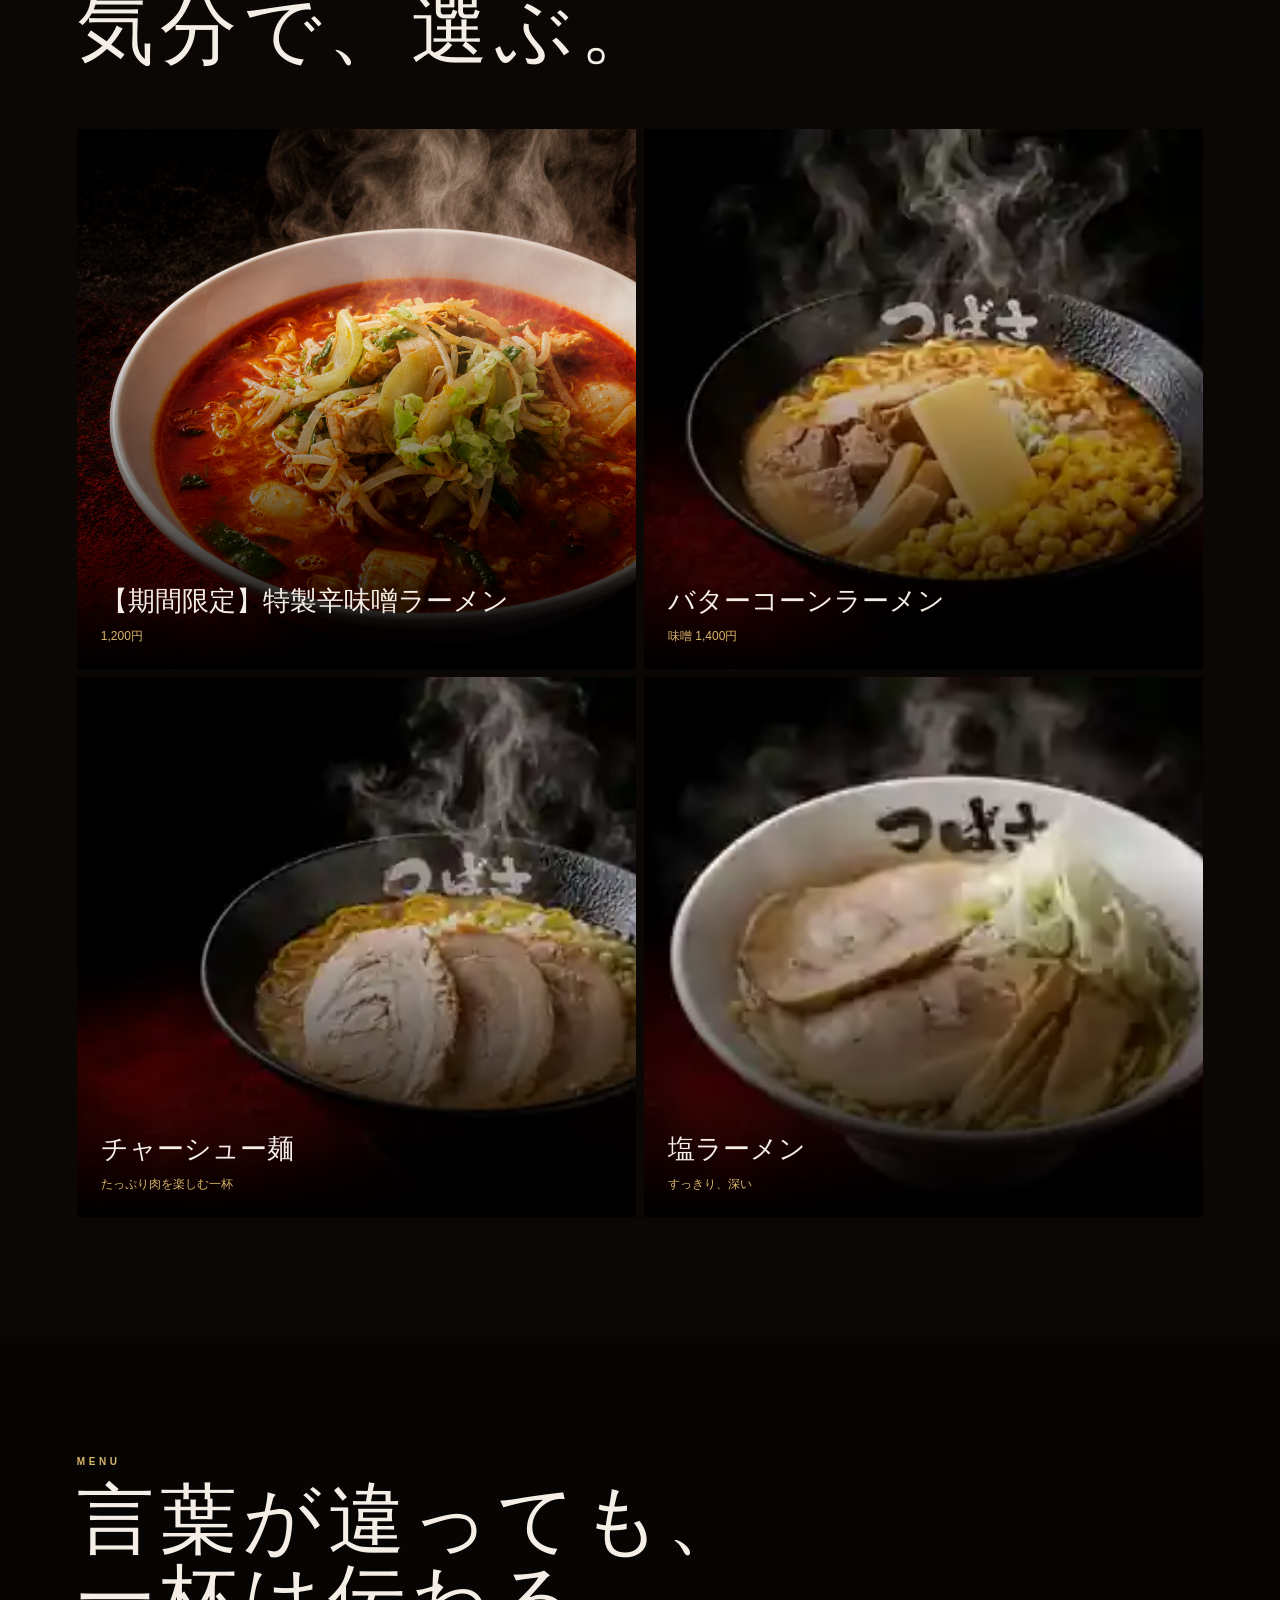
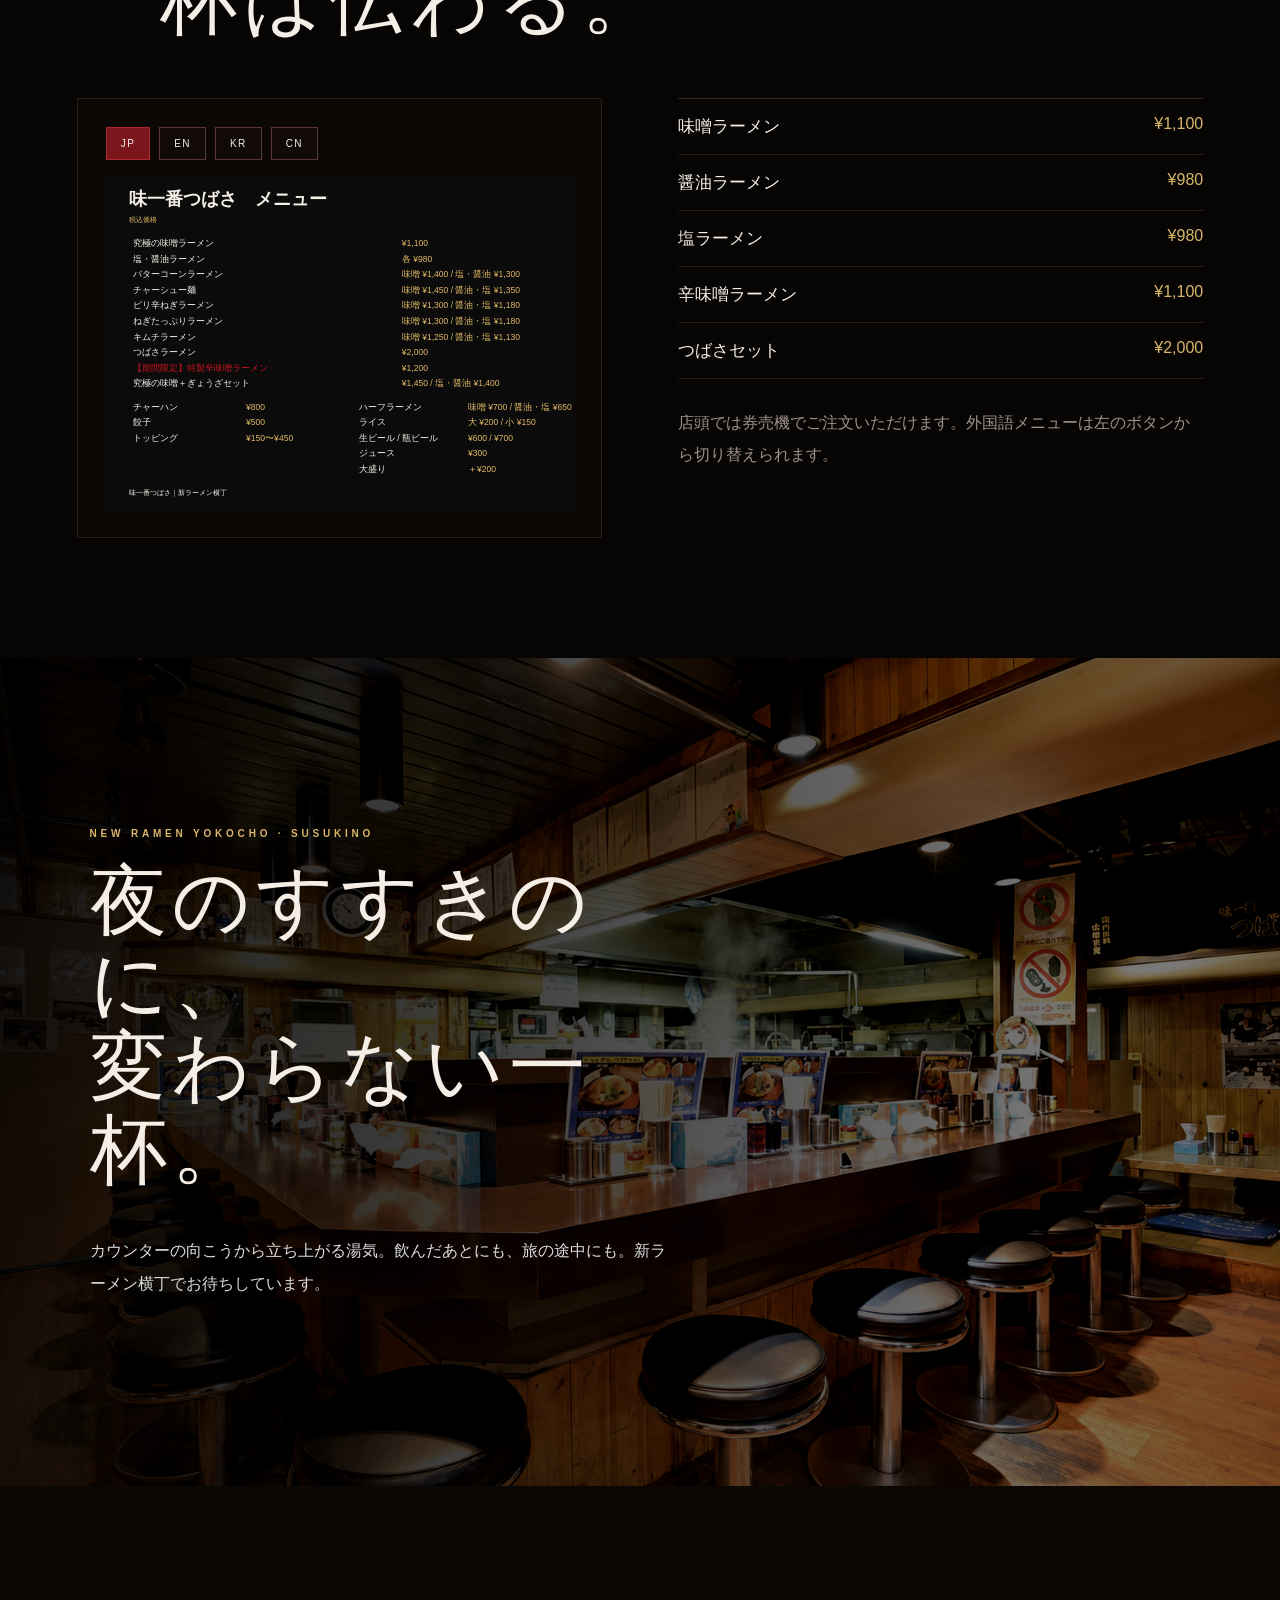
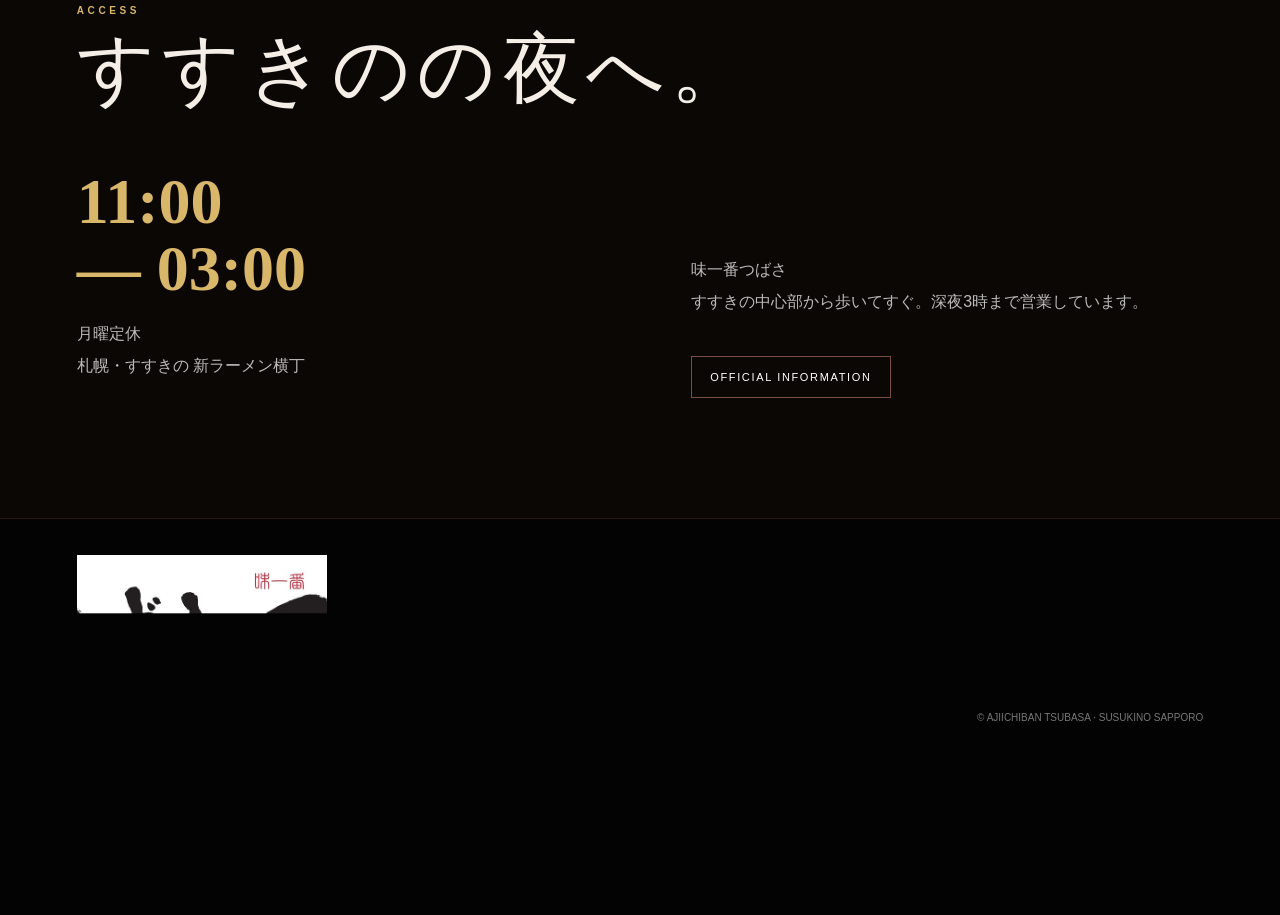
==== commit 536a3db0: "Feature limited spicy miso and butter steam" ====
--- a/index.html
+++ b/index.html
@@ -1 +1 @@
-<!doctype html><html lang="ja"><head><meta charset="utf-8"><meta name="viewport" content="width=device-width,initial-scale=1,viewport-fit=cover"><meta name="theme-color" content="#050303"><title>味一番つばさ｜札幌すすきの 新ラーメン横丁</title><style>:root{--red:#c91b22;--gold:#d8b66a;--paper:#f4eee7;--ink:#080403}*{box-sizing:border-box}html{scroll-behavior:smooth;background:#050303}body{margin:0;background:#050303;color:var(--paper);font-family:-apple-system,BlinkMacSystemFont,'Hiragino Sans','Yu Gothic',sans-serif;overflow-x:hidden}.nav{position:fixed;z-index:80;left:0;right:0;top:0;height:68px;padding:0 4vw;display:flex;align-items:center;justify-content:space-between;background:linear-gradient(#000d,transparent)}.nav img{width:150px;max-height:46px;object-fit:contain}.navlinks{display:flex;gap:26px}.nav a{color:#fff;text-decoration:none;font-size:10px;letter-spacing:.2em;opacity:.78}.hero{height:215vh;position:relative}.sticky{position:sticky;top:0;height:100svh;overflow:hidden;background:#000}.photo,.reveal{position:absolute;inset:0;background-size:cover;background-position:center 54%;transform:scale(1.035)}.photo{background-image:linear-gradient(90deg,rgba(0,0,0,.5),rgba(0,0,0,.03) 62%,rgba(0,0,0,.2)),url('./assets/ramen-user.jpg');filter:brightness(1.05) contrast(1.08) saturate(1.04)}.reveal{background-image:linear-gradient(90deg,rgba(0,0,0,.24),rgba(0,0,0,.02)),url('./assets/food/limited.webp');clip-path:circle(var(--reveal,0px) at var(--mx,50%) var(--my,50%));filter:brightness(1.06) saturate(1.18) contrast(1.12)}canvas.fx{position:absolute;inset:0;width:100%;height:100%;pointer-events:none}.ink{z-index:3;mix-blend-mode:multiply;opacity:var(--inkOpacity,1)}.steam{z-index:4;mix-blend-mode:screen}.particles{z-index:7}.shade{position:absolute;inset:0;z-index:5;pointer-events:none;background:linear-gradient(0deg,#000b 0,transparent 30%,transparent 78%,#0004)}.brand{position:absolute;z-index:8;left:6vw;top:50%;transform:translateY(calc(-50% + var(--brandY,0px)));max-width:82vw;opacity:var(--brandOpacity,1)}.eyebrow{font:600 10px/1.4 -apple-system,sans-serif;letter-spacing:.38em;color:var(--gold);margin-bottom:20px}.liquidTitle{margin:0;font:400 clamp(58px,10vw,150px)/.95 'Yu Mincho','Hiragino Mincho ProN',serif;letter-spacing:.08em;display:inline-block;filter:url(#liquid);text-shadow:0 8px 32px #000}.liquidTitle span{display:block}.lead{font:400 clamp(13px,1.3vw,18px)/2 'Yu Mincho',serif;letter-spacing:.16em;margin-top:28px;text-shadow:0 3px 18px #000}.hint{position:absolute;z-index:9;right:3vw;bottom:4vh;font:10px/1.7 -apple-system,sans-serif;letter-spacing:.2em;color:#ddd;writing-mode:vertical-rl;opacity:var(--hintOpacity,1)}.progress{position:absolute;z-index:10;left:0;bottom:0;height:2px;width:var(--progress,0%);background:var(--red);box-shadow:0 0 16px #ff2930}.phase{position:absolute;z-index:9;left:50%;bottom:7vh;transform:translateX(-50%);font:9px/1.6 -apple-system,sans-serif;letter-spacing:.28em;color:#eee;text-shadow:0 2px 12px #000;opacity:var(--phaseOpacity,0);white-space:nowrap}.section{position:relative;padding:120px 6vw;background:#070504}.section.alt{background:#0b0705}.headline{margin:0 0 58px;font:400 clamp(42px,6vw,86px)/1.04 'Yu Mincho',serif;letter-spacing:.08em}.headline small{display:block;margin-bottom:14px;color:var(--gold);font:700 10px/1 sans-serif;letter-spacing:.36em}.signatureGrid{display:grid;grid-template-columns:1.15fr .85fr;gap:6vw;align-items:center}.featurePhoto{position:relative;min-height:72vh;overflow:hidden;background:#111}.featurePhoto img{width:100%;height:100%;position:absolute;inset:0;object-fit:cover;transition:transform 1.2s cubic-bezier(.2,.7,.2,1)}.featurePhoto:hover img{transform:scale(1.035)}.featurePhoto:after{content:'';position:absolute;inset:0;background:linear-gradient(0deg,#0007,transparent 58%)}.copyBlock h3{font:400 clamp(36px,4vw,66px)/1.1 'Yu Mincho',serif;margin:0 0 22px}.copyBlock p{color:#cfc5bd;line-height:2.1;max-width:560px}.price{margin-top:28px;color:var(--gold);font:700 28px/1 Georgia,serif}.cards{display:grid;grid-template-columns:repeat(3,1fr);gap:5px}.card{position:relative;min-height:540px;overflow:hidden;background:#111}.card img{position:absolute;inset:0;width:100%;height:100%;object-fit:cover;transition:.9s}.card:hover img{transform:scale(1.04)}.card:after{content:'';position:absolute;inset:0;background:linear-gradient(0deg,#000 0,transparent 65%)}.cap{position:absolute;z-index:2;left:24px;right:20px;bottom:24px}.cap h3{font:400 27px 'Yu Mincho',serif;margin:0 0 7px}.cap span{color:var(--gold);font-size:12px}.menuStage{display:grid;grid-template-columns:1fr 1fr;gap:6vw;align-items:start}.menuArt{position:sticky;top:90px;padding:28px;border:1px solid #2d1b17;background:#0c0806}.menuArt img{display:block;width:100%;height:auto}.langButtons{display:flex;gap:9px;flex-wrap:wrap;margin-bottom:18px}.langButtons button{border:1px solid #5a3730;background:#120a08;color:#eee;padding:10px 14px;cursor:pointer;font-size:10px;letter-spacing:.14em}.langButtons button.on{background:#7b171c;border-color:#a9292f}.menuList{border-top:1px solid #38241f}.menuRow{display:flex;justify-content:space-between;gap:18px;padding:16px 0;border-bottom:1px dotted #47322c}.menuRow b{font:400 17px 'Yu Mincho',serif}.menuRow span{color:var(--gold);white-space:nowrap}.store{min-height:92vh;position:relative;overflow:hidden;background:#000}.storeBg{position:absolute;inset:0;background:url('./assets/store-interior.png') center/cover no-repeat;filter:brightness(.48) contrast(1.08);transform:scale(1.02)}.store:after{content:'';position:absolute;inset:0;background:linear-gradient(90deg,#000c 0,#0005 52%,transparent 85%)}.storeCopy{position:relative;z-index:2;min-height:92vh;padding:12vh 7vw;display:flex;flex-direction:column;justify-content:center;width:min(760px,90vw)}.storeCopy h2{font:400 clamp(44px,6vw,88px)/1.08 'Yu Mincho',serif;margin:0 0 25px;letter-spacing:.07em}.storeCopy p{line-height:2.1;color:#ddd}.access{display:grid;grid-template-columns:1fr 1fr;gap:8vw;align-items:end}.hours{font:700 clamp(38px,5vw,70px)/1.05 Georgia,serif;color:var(--gold)}.access p{line-height:2;color:#bbb}.cta{display:inline-flex;margin-top:22px;padding:14px 18px;border:1px solid #7b4c42;color:#fff;text-decoration:none;font-size:11px;letter-spacing:.15em}.marquee{overflow:hidden;white-space:nowrap;border-block:1px solid #38191a;background:#060303;padding:17px 0;color:#a51d23;font:900 22px Georgia,serif;letter-spacing:.18em}.marquee span{display:inline-block;animation:mq 28s linear infinite}.grain{position:fixed;inset:0;z-index:90;pointer-events:none;opacity:.05;background-image:url("data:image/svg+xml,%3Csvg viewBox='0 0 180 180' xmlns='http://www.w3.org/2000/svg'%3E%3Cfilter id='n'%3E%3CfeTurbulence type='fractalNoise' baseFrequency='.9' numOctaves='3'/%3E%3C/filter%3E%3Crect width='100%25' height='100%25' filter='url(%23n)' opacity='.55'/%3E%3C/svg%3E")}footer{padding:36px 6vw;background:#030303;border-top:1px solid #2b1816;color:#777;font-size:10px;display:flex;justify-content:space-between;gap:20px;align-items:center}footer img{width:min(250px,45vw)}@keyframes mq{to{transform:translateX(-50%)}}@media(max-width:820px){.nav{height:58px;padding:0 15px}.nav img{width:120px}.navlinks a:not(:last-child){display:none}.hero{height:190vh}.brand{left:7vw;top:56%}.liquidTitle{font-size:clamp(48px,16vw,82px)}.lead{font-size:12px}.photo,.reveal{background-position:center 52%}.hint{right:12px}.eyebrow{letter-spacing:.24em}.phase{font-size:8px;letter-spacing:.18em}.section{padding:80px 20px}.signatureGrid,.menuStage,.access{grid-template-columns:1fr}.featurePhoto{min-height:62svh}.cards{grid-template-columns:1fr}.card{min-height:65svh}.menuArt{position:relative;top:auto}.storeCopy{padding:90px 24px}.storeCopy h2{font-size:clamp(40px,12vw,66px)}footer{display:block;line-height:2}}@media(prefers-reduced-motion:reduce){*{animation:none!important;transition:none!important}.liquidTitle{filter:none}}</style></head><body><div class="grain"></div><header class="nav"><a href="#top"><img src="assets/logo-horizontal.jpg" alt="味一番つばさ"></a><nav class="navlinks"><a href="#ramen">RAMEN</a><a href="#menu">MENU</a><a href="#shop">SHOP</a><a href="#access">ACCESS</a></nav></header><main><section class="hero" id="top"><div class="sticky" id="stage"><div class="photo"></div><div class="reveal"></div><canvas class="fx ink" id="ink"></canvas><canvas class="fx steam" id="steam"></canvas><div class="shade"></div><canvas class="fx particles" id="particles"></canvas><div class="brand"><div class="eyebrow">AJIICHIBAN TSUBASA · SUSUKINO</div><h1 class="liquidTitle" id="title"><span>味一番</span><span>つばさ</span></h1><p class="lead">湯気に触れ、文字に触れ、<br>一杯の向こうに、もう一杯。</p></div><div class="hint">MOVE · TOUCH · SCROLL</div><div class="phase">INK BECOMES PARTICLES</div><div class="progress"></div><svg width="0" height="0" aria-hidden="true"><filter id="liquid"><feTurbulence id="noise" type="fractalNoise" baseFrequency=".008 .02" numOctaves="2" seed="3" result="n"/><feDisplacementMap id="disp" in="SourceGraphic" in2="n" scale="0" xChannelSelector="R" yChannelSelector="B"/></filter></svg></div></section><div class="marquee"><span>TSUBASA RAMEN — SUSUKINO — MISO — SHIO — SHOYU — SPICY MISO — OPEN 11:00–03:00 — TSUBASA RAMEN — SUSUKINO — MISO — SHIO — SHOYU — SPICY MISO — OPEN 11:00–03:00 — </span></div><section class="section" id="ramen"><h2 class="headline"><small>SIGNATURE</small>湯気まで、旨い。</h2><div class="signatureGrid"><div class="featurePhoto"><img src="assets/ramen-user.jpg" alt="味一番つばさのラーメン"></div><div class="copyBlock"><div class="eyebrow">ULTIMATE MISO</div><h3>味噌ラーメン</h3><p>すすきのの夜に、熱い一杯を。濃厚なスープ、麺、具材の香りまで一緒に立ち上がる、つばさの定番。</p><div class="price">¥1,100</div></div></div></section><section class="section alt"><h2 class="headline"><small>MORE BOWLS</small>気分で、選ぶ。</h2><div class="cards"><article class="card"><img src="assets/food/chashu.webp" alt="チャーシュー麺"><div class="cap"><h3>チャーシュー麺</h3><span>たっぷり肉を楽しむ一杯</span></div></article><article class="card"><img src="assets/food/spicy.webp" alt="辛味噌ラーメン"><div class="cap"><h3>辛味噌ラーメン</h3><span>辛さとコク</span></div></article><article class="card"><img src="assets/food/shio.webp" alt="塩ラーメン"><div class="cap"><h3>塩ラーメン</h3><span>すっきり、深い</span></div></article></div></section><section class="section" id="menu"><h2 class="headline"><small>MENU</small>言葉が違っても、<br>一杯は伝わる。</h2><div class="menuStage"><div class="menuArt"><div class="langButtons"><button class="on" data-menu="ja">JP</button><button data-menu="en">EN</button><button data-menu="ko">KR</button><button data-menu="zh">CN</button></div><img id="menuImage" src="assets/menu/menu-ja.svg" alt="メニュー"></div><div><div class="menuList"><div class="menuRow"><b>味噌ラーメン</b><span>¥1,100</span></div><div class="menuRow"><b>醤油ラーメン</b><span>¥980</span></div><div class="menuRow"><b>塩ラーメン</b><span>¥980</span></div><div class="menuRow"><b>辛味噌ラーメン</b><span>¥1,100</span></div><div class="menuRow"><b>つばさセット</b><span>¥2,000</span></div></div><p style="color:#9f9189;line-height:2;margin-top:28px">店頭では券売機でご注文いただけます。外国語メニューは左のボタンから切り替えられます。</p></div></div></section><section class="store" id="shop"><div class="storeBg"></div><div class="storeCopy"><div class="eyebrow">NEW RAMEN YOKOCHO · SUSUKINO</div><h2>夜のすすきのに、<br>変わらない一杯。</h2><p>カウンターの向こうから立ち上がる湯気。飲んだあとにも、旅の途中にも。新ラーメン横丁でお待ちしています。</p></div></section><section class="section alt" id="access"><h2 class="headline"><small>ACCESS</small>すすきのの夜へ。</h2><div class="access"><div><div class="hours">11:00<br>— 03:00</div><p>月曜定休<br>札幌・すすきの 新ラーメン横丁</p></div><div><p>味一番つばさ<br>すすきの中心部から歩いてすぐ。深夜3時まで営業しています。</p><a class="cta" href="https://www.tubasa-susukino.com/">OFFICIAL INFORMATION</a></div></div></section></main><footer><img src="assets/logo-horizontal.jpg" alt="味一番つばさ"><span>© AJIICHIBAN TSUBASA · SUSUKINO SAPPORO</span></footer><script>(()=>{const stage=document.querySelector('#stage'),hero=document.querySelector('.hero'),ink=document.querySelector('#ink'),steam=document.querySelector('#steam'),pc=document.querySelector('#particles'),ig=ink.getContext('2d'),sg=steam.getContext('2d'),pg=pc.getContext('2d'),title=document.querySelector('#title'),disp=document.querySelector('#disp'),noise=document.querySelector('#noise');let W=0,H=0,dpr=1,mx=.52,my=.48,tx=mx,ty=my,lx=innerWidth*.52,ly=innerHeight*.48,speed=0,hover=false,t=0,burstSeeded=false;const puffs=[],drops=[],particles=[];function size(){const r=stage.getBoundingClientRect();dpr=Math.min(devicePixelRatio||1,1.5);W=r.width;H=r.height;for(const c of[ink,steam,pc]){c.width=Math.round(W*dpr);c.height=Math.round(H*dpr);c.style.width=W+'px';c.style.height=H+'px'}ig.setTransform(dpr,0,0,dpr,0,0);sg.setTransform(dpr,0,0,dpr,0,0);pg.setTransform(dpr,0,0,dpr,0,0)}addEventListener('resize',size);size();function move(x,y){const r=stage.getBoundingClientRect();tx=Math.max(0,Math.min(1,(x-r.left)/r.width));ty=Math.max(0,Math.min(1,(y-r.top)/r.height));const dx=x-lx,dy=y-ly;speed=Math.min(48,Math.hypot(dx,dy));lx=x;ly=y;const tr=title.getBoundingClientRect();hover=x>tr.left&&x<tr.right&&y>tr.top&&y<tr.bottom;if(speed>2){puffs.push({x:x-r.left,y:y-r.top,vx:dx*.02,vy:-.5-Math.random()*.4,r:12+Math.random()*16,a:.17,life:1});if(Math.random()>.52)drops.push({x:x-r.left,y:y-r.top,vx:dx*.05,vy:dy*.05,r:10+speed*.22,life:1})}}addEventListener('pointermove',e=>move(e.clientX,e.clientY),{passive:true});addEventListener('touchmove',e=>{const q=e.touches[0];if(q)move(q.clientX,q.clientY)},{passive:true});function mist(x,y,r,a){const q=sg.createRadialGradient(x,y,0,x,y,r);q.addColorStop(0,`rgba(255,252,246,${a})`);q.addColorStop(.4,`rgba(245,244,240,${a*.38})`);q.addColorStop(1,'rgba(235,235,235,0)');sg.fillStyle=q;sg.beginPath();sg.arc(x,y,r,0,Math.PI*2);sg.fill()}function inkDrop(d){const q=ig.createRadialGradient(d.x,d.y,0,d.x,d.y,d.r*2.2);q.addColorStop(0,`rgba(5,2,2,${.62*d.life})`);q.addColorStop(.5,`rgba(8,4,4,${.24*d.life})`);q.addColorStop(1,'rgba(0,0,0,0)');ig.fillStyle=q;ig.beginPath();ig.arc(d.x,d.y,d.r*2.2,0,Math.PI*2);ig.fill()}function seedBurst(){particles.length=0;const count=Math.min(650,Math.max(280,Math.round(W*.44)));for(let i=0;i<count;i++){const a=Math.random()*Math.PI*2,rad=Math.pow(Math.random(),.55)*Math.min(W,H)*.22;particles.push({x:W*(.5+(Math.random()-.5)*.18)+Math.cos(a)*rad*.35,y:H*(.56+(Math.random()-.5)*.18)+Math.sin(a)*rad*.28,vx:Math.cos(a)*(1.1+Math.random()*4.5)+(Math.random()-.5)*1.3,vy:Math.sin(a)*(1+Math.random()*3.7)-.5-Math.random()*1.6,r:.7+Math.random()*2.7,life:.65+Math.random()*.5})}}function drawParticles(scatter){pg.clearRect(0,0,W,H);if(scatter<=0)return;for(let i=particles.length-1;i>=0;i--){const p=particles[i];p.vx*=.992;p.vy=p.vy*.992+.006;p.x+=p.vx*(.5+scatter*1.7);p.y+=p.vy*(.5+scatter*1.7);p.life-=.003+.004*scatter;const alpha=Math.max(0,Math.min(.78,p.life))*Math.min(1,scatter*2.2);pg.fillStyle=`rgba(15,8,7,${alpha})`;pg.beginPath();pg.arc(p.x,p.y,p.r*(.7+scatter*.8),0,Math.PI*2);pg.fill();if(p.life<=0)particles.splice(i,1)}}function frame(){t+=.016;mx+=(tx-mx)*.08;my+=(ty-my)*.08;speed*=.9;sg.clearRect(0,0,W,H);ig.save();ig.globalCompositeOperation='destination-out';ig.fillStyle='rgba(0,0,0,.045)';ig.fillRect(0,0,W,H);ig.restore();const bx=W*.54,by=H*.53;for(let i=0;i<8;i++){const p=(t*.05+i/8)%1,life=Math.sin(Math.PI*p);mist(bx+Math.sin(t*.4+i*2.4+p*5)*20+(mx-.5)*22*p,by-p*220,18+p*35,.05*life)}for(let i=puffs.length-1;i>=0;i--){const p=puffs[i];p.x+=p.vx+(mx-.5)*.18;p.y+=p.vy;p.r+=.4;p.life-=.014;mist(p.x,p.y,p.r,p.a*Math.max(0,p.life));if(p.life<=0)puffs.splice(i,1)}for(let i=drops.length-1;i>=0;i--){const d=drops[i];d.x+=d.vx;d.y+=d.vy;d.vx*=.96;d.vy*=.96;d.r+=.35;d.life-=.02;inkDrop(d);if(d.life<=0)drops.splice(i,1)}const scroll=Math.max(0,Math.min(1,-hero.getBoundingClientRect().top/(hero.offsetHeight-innerHeight)));const revealPhase=Math.min(1,scroll/.58);const scatter=Math.max(0,(scroll-.58)/.42);const radius=(revealPhase*.86+Math.min(speed/100,.12))*Math.hypot(W,H);stage.style.setProperty('--mx',(mx*100)+'%');stage.style.setProperty('--my',(my*100)+'%');stage.style.setProperty('--reveal',radius+'px');stage.style.setProperty('--progress',(scroll*100)+'%');stage.style.setProperty('--inkOpacity',String(1-scatter*.88));stage.style.setProperty('--brandOpacity',String(Math.max(.12,1-scatter*1.18)));stage.style.setProperty('--brandY',(-scatter*42)+'px');stage.style.setProperty('--hintOpacity',String(Math.max(0,1-scroll*1.7)));stage.style.setProperty('--phaseOpacity',String(Math.sin(Math.min(1,scatter)*Math.PI)));if(scatter>.02&&!burstSeeded){seedBurst();burstSeeded=true}if(scatter<.01)burstSeeded=false;drawParticles(scatter);disp.setAttribute('scale',((hover?28:3)+speed*.45+revealPhase*12+scatter*16).toFixed(1));noise.setAttribute('baseFrequency',`${(.008+Math.sin(t*.7)*.002+scatter*.004).toFixed(4)} ${(.018+speed*.00015+scatter*.006).toFixed(4)}`);requestAnimationFrame(frame)}requestAnimationFrame(frame);document.querySelectorAll('[data-menu]').forEach(btn=>btn.addEventListener('click',()=>{document.querySelectorAll('[data-menu]').forEach(b=>b.classList.remove('on'));btn.classList.add('on');document.querySelector('#menuImage').src=`assets/menu/menu-${btn.dataset.menu}.svg`}))})();</script></body></html>+<!doctype html><html lang="ja"><head><meta charset="utf-8"><meta name="viewport" content="width=device-width,initial-scale=1,viewport-fit=cover"><meta name="theme-color" content="#050303"><title>味一番つばさ｜札幌すすきの 新ラーメン横丁</title><style>:root{--red:#c91b22;--gold:#d8b66a;--paper:#f4eee7;--ink:#080403}*{box-sizing:border-box}html{scroll-behavior:smooth;background:#050303}body{margin:0;background:#050303;color:var(--paper);font-family:-apple-system,BlinkMacSystemFont,"Hiragino Sans","Yu Gothic",sans-serif;overflow-x:hidden}.nav{position:fixed;z-index:80;left:0;right:0;top:0;height:68px;padding:0 4vw;display:flex;align-items:center;justify-content:space-between;background:linear-gradient(#000d,transparent)}.nav img{width:150px;max-height:46px;object-fit:contain}.navlinks{display:flex;gap:26px}.nav a{color:#fff;text-decoration:none;font-size:10px;letter-spacing:.2em;opacity:.78}.hero{height:215vh;position:relative}.sticky{position:sticky;top:0;height:100svh;overflow:hidden;background:#000}.photo,.reveal{position:absolute;inset:0;background-size:cover;background-position:center 54%;transform:scale(1.035)}.photo{background-image:linear-gradient(90deg,rgba(0,0,0,.5),rgba(0,0,0,.03) 62%,rgba(0,0,0,.2)),url("./assets/ramen-user.jpg");filter:brightness(1.05) contrast(1.08) saturate(1.04)}.reveal{background-image:linear-gradient(90deg,rgba(0,0,0,.24),rgba(0,0,0,.02)),url("./assets/food/limited.webp");clip-path:circle(var(--reveal,0px) at var(--mx,50%) var(--my,50%));filter:brightness(1.06) saturate(1.18) contrast(1.12)}canvas.fx{position:absolute;inset:0;width:100%;height:100%;pointer-events:none}.ink{z-index:3;mix-blend-mode:multiply;opacity:var(--inkOpacity, 1)}.steam{z-index:4;mix-blend-mode:screen}.particles{z-index:7}.shade{position:absolute;inset:0;z-index:5;pointer-events:none;background:linear-gradient(0deg,#000b 0,transparent 30%,transparent 78%,#0004)}.brand{position:absolute;z-index:8;left:6vw;top:50%;transform:translateY(calc(-50% + var(--brandY,0)));max-width:82vw;opacity:var(--brandOpacity, 1)}.eyebrow{font:600 10px/1.4 -apple-system,sans-serif;letter-spacing:.38em;color:var(--gold);margin-bottom:20px}.liquidTitle{margin:0;font:400 clamp(58px, 10vw, 150px)/0.95 "Yu Mincho","Hiragino Mincho ProN",serif;letter-spacing:.08em;display:inline-block;filter:url(#liquid);text-shadow:0 8px 32px #000}.liquidTitle span{display:block}.lead{font:400 clamp(13px, 1.3vw, 18px)/2 "Yu Mincho",serif;letter-spacing:.16em;margin-top:28px;text-shadow:0 3px 18px #000}.hint{position:absolute;z-index:9;right:3vw;bottom:4vh;font:10px/1.7 -apple-system,sans-serif;letter-spacing:.2em;color:#ddd;writing-mode:vertical-rl;opacity:var(--hintOpacity, 1)}.progress{position:absolute;z-index:10;left:0;bottom:0;height:2px;width:var(--progress,0%);background:var(--red);box-shadow:0 0 16px #ff2930}.phase{position:absolute;z-index:9;left:50%;bottom:7vh;transform:translateX(-50%);font:9px/1.6 -apple-system,sans-serif;letter-spacing:.28em;color:#eee;text-shadow:0 2px 12px #000;opacity:var(--phaseOpacity, 0);white-space:nowrap}.section{position:relative;padding:120px 6vw;background:#070504}.section.alt{background:#0b0705}.headline{margin:0 0 58px;font:400 clamp(42px, 6vw, 86px)/1.04 "Yu Mincho",serif;letter-spacing:.08em}.headline small{display:block;margin-bottom:14px;color:var(--gold);font:700 10px/1 sans-serif;letter-spacing:.36em}.signatureGrid{display:grid;grid-template-columns:1.15fr 0.85fr;gap:6vw;align-items:center}.featurePhoto{position:relative;min-height:72vh;overflow:hidden;background:#111}.featurePhoto img{width:100%;height:100%;position:absolute;inset:0;object-fit:cover;transition:transform 1.2s cubic-bezier(.2, .7, .2, 1)}.featurePhoto:hover img{transform:scale(1.035)}.featurePhoto:after{content:"";position:absolute;inset:0;background:linear-gradient(0deg,#0007,transparent 58%)}.copyBlock h3{font:400 clamp(36px, 4vw, 66px)/1.1 "Yu Mincho",serif;margin:0 0 22px}.copyBlock p{color:#cfc5bd;line-height:2.1;max-width:560px}.price{margin-top:28px;color:var(--gold);font:700 28px/1 Georgia,serif}.cards{display:grid;grid-template-columns:repeat(2,1fr);gap:8px}.card{position:relative;min-height:540px;overflow:hidden;background:#111}.card img{position:absolute;inset:0;width:100%;height:100%;object-fit:cover;transition:.9s}.card:hover img{transform:scale(1.04)}.card:after{content:"";position:absolute;inset:0;z-index:2;background:linear-gradient(0deg,#000 0,transparent 65%)}.card-steam{position:absolute;inset:0;z-index:1;width:100%;height:100%;pointer-events:none;mix-blend-mode:screen}.cap{position:absolute;z-index:3;left:24px;right:20px;bottom:24px}.cap h3{font:400 27px "Yu Mincho",serif;margin:0 0 7px}.cap span{color:var(--gold);font-size:12px}.menuStage{display:grid;grid-template-columns:1fr 1fr;gap:6vw;align-items:start}.menuArt{position:sticky;top:90px;padding:28px;border:1px solid #2d1b17;background:#0c0806}.menuArt img{display:block;width:100%;height:auto}.langButtons{display:flex;gap:9px;flex-wrap:wrap;margin-bottom:18px}.langButtons button{border:1px solid #5a3730;background:#120a08;color:#eee;padding:10px 14px;cursor:pointer;font-size:10px;letter-spacing:.14em}.langButtons button.on{background:#7b171c;border-color:#a9292f}.menuList{border-top:1px solid #38241f}.menuRow{display:flex;justify-content:space-between;gap:18px;padding:16px 0;border-bottom:1px dotted #47322c}.menuRow b{font:400 17px "Yu Mincho",serif}.menuRow span{color:var(--gold);white-space:nowrap}.store{min-height:92vh;position:relative;overflow:hidden;background:#000}.storeBg{position:absolute;inset:0;background:url("./assets/store-interior.png") center/cover no-repeat;filter:brightness(.48) contrast(1.08);transform:scale(1.02)}.store:after{content:"";position:absolute;inset:0;background:linear-gradient(90deg,#000c 0,#0005 52%,transparent 85%)}.storeCopy{position:relative;z-index:2;min-height:92vh;padding:12vh 7vw;display:flex;flex-direction:column;justify-content:center;width:min(760px,90vw)}.storeCopy h2{font:400 clamp(44px, 6vw, 88px)/1.08 "Yu Mincho",serif;margin:0 0 25px;letter-spacing:.07em}.storeCopy p{line-height:2.1;color:#ddd}.access{display:grid;grid-template-columns:1fr 1fr;gap:8vw;align-items:end}.hours{font:700 clamp(38px, 5vw, 70px)/1.05 Georgia,serif;color:var(--gold)}.access p{line-height:2;color:#bbb}.cta{display:inline-flex;margin-top:22px;padding:14px 18px;border:1px solid #7b4c42;color:#fff;text-decoration:none;font-size:11px;letter-spacing:.15em}.marquee{overflow:hidden;white-space:nowrap;border-block:1px solid #38191a;background:#060303;padding:17px 0;color:#a51d23;font:900 22px Georgia,serif;letter-spacing:.18em}.marquee span{display:inline-block;animation:mq 28s linear infinite}.grain{position:fixed;inset:0;z-index:90;pointer-events:none;opacity:.05;background-image:url("data:image/svg+xml,%3Csvg viewBox='0 0 180 180' xmlns='http://www.w3.org/2000/svg'%3E%3Cfilter id='n'%3E%3CfeTurbulence type='fractalNoise' baseFrequency='.9' numOctaves='3'/%3E%3C/filter%3E%3Crect width='100%25' height='100%25' filter='url(%23n)' opacity='.55'/%3E%3C/svg%3E")}footer{padding:36px 6vw;background:#030303;border-top:1px solid #2b1816;color:#777;font-size:10px;display:flex;justify-content:space-between;gap:20px;align-items:center}footer img{width:min(250px,45vw)}@keyframes mq{to{transform:translateX(-50%)}}@media (max-width:820px){.nav{height:58px;padding:0 15px}.nav img{width:120px}.navlinks a:not(:last-child){display:none}.hero{height:190vh}.brand{left:7vw;top:56%}.liquidTitle{font-size:clamp(48px, 16vw, 82px)}.lead{font-size:12px}.photo,.reveal{background-position:center 52%}.hint{right:12px}.eyebrow{letter-spacing:.24em}.phase{font-size:8px;letter-spacing:.18em}.section{padding:80px 20px}.access,.menuStage,.signatureGrid{grid-template-columns:1fr}.featurePhoto{min-height:62svh}.cards{grid-template-columns:1fr}.card{min-height:65svh}.menuArt{position:relative;top:auto}.storeCopy{padding:90px 24px}.storeCopy h2{font-size:clamp(40px, 12vw, 66px)}footer{display:block;line-height:2}}@media (prefers-reduced-motion:reduce){*{animation:none!important;transition:none!important}.liquidTitle{filter:none}.card-steam{display:none}}</style></head><body><div class="grain"></div><header class="nav"><a href="#top"><img src="assets/logo-horizontal.jpg" alt="味一番つばさ"></a><nav class="navlinks"><a href="#ramen">RAMEN</a><a href="#menu">MENU</a><a href="#shop">SHOP</a><a href="#access">ACCESS</a></nav></header><main><section class="hero" id="top"><div class="sticky" id="stage"><div class="photo"></div><div class="reveal"></div><canvas class="fx ink" id="ink"></canvas><canvas class="fx steam" id="steam"></canvas><div class="shade"></div><canvas class="fx particles" id="particles"></canvas><div class="brand"><div class="eyebrow">AJIICHIBAN TSUBASA · SUSUKINO</div><h1 class="liquidTitle" id="title"><span>味一番</span><span>つばさ</span></h1><p class="lead">湯気に触れ、文字に触れ、<br>一杯の向こうに、もう一杯。</p></div><div class="hint">MOVE · TOUCH · SCROLL</div><div class="phase">INK BECOMES PARTICLES</div><div class="progress"></div><svg width="0" height="0" aria-hidden="true"><filter id="liquid"><feTurbulence id="noise" type="fractalNoise" baseFrequency=".008 .02" numOctaves="2" seed="3" result="n"/><feDisplacementMap id="disp" in="SourceGraphic" in2="n" scale="0" xChannelSelector="R" yChannelSelector="B"/></filter></svg></div></section><div class="marquee"><span>TSUBASA RAMEN — SUSUKINO — MISO — SHIO — SHOYU — SPICY MISO — OPEN 11:00–03:00 — TSUBASA RAMEN — SUSUKINO — MISO — SHIO — SHOYU — SPICY MISO — OPEN 11:00–03:00 —</span></div><section class="section" id="ramen"><h2 class="headline"><small>SIGNATURE</small>湯気まで、旨い。</h2><div class="signatureGrid"><div class="featurePhoto"><img src="assets/ramen-user.jpg" alt="味一番つばさのラーメン"></div><div class="copyBlock"><div class="eyebrow">ULTIMATE MISO</div><h3>味噌ラーメン</h3><p>すすきのの夜に、熱い一杯を。濃厚なスープ、麺、具材の香りまで一緒に立ち上がる、つばさの定番。</p><div class="price">¥1,100</div></div></div></section><section class="section alt"><h2 class="headline"><small>MORE BOWLS</small>気分で、選ぶ。</h2><div class="cards"><article class="card"><img src="assets/spicy-miso-limited.png" alt="期間限定 特製辛味噌ラーメン"><div class="cap"><h3>【期間限定】特製辛味噌ラーメン</h3><span>1,200円</span></div></article><article class="card steaming-card"><img src="assets/food/butter.webp" alt="バターコーンラーメン"><canvas class="card-steam" aria-hidden="true"></canvas><div class="cap"><h3>バターコーンラーメン</h3><span>味噌 1,400円</span></div></article><article class="card"><img src="assets/food/chashu.webp" alt="チャーシュー麺"><div class="cap"><h3>チャーシュー麺</h3><span>たっぷり肉を楽しむ一杯</span></div></article><article class="card"><img src="assets/food/shio.webp" alt="塩ラーメン"><div class="cap"><h3>塩ラーメン</h3><span>すっきり、深い</span></div></article></div></section><section class="section" id="menu"><h2 class="headline"><small>MENU</small>言葉が違っても、<br>一杯は伝わる。</h2><div class="menuStage"><div class="menuArt"><div class="langButtons"><button class="on" data-menu="ja">JP</button><button data-menu="en">EN</button><button data-menu="ko">KR</button><button data-menu="zh">CN</button></div><img id="menuImage" src="assets/menu/menu-ja.svg" alt="メニュー"></div><div><div class="menuList"><div class="menuRow"><b>味噌ラーメン</b><span>¥1,100</span></div><div class="menuRow"><b>醤油ラーメン</b><span>¥980</span></div><div class="menuRow"><b>塩ラーメン</b><span>¥980</span></div><div class="menuRow"><b>辛味噌ラーメン</b><span>¥1,100</span></div><div class="menuRow"><b>つばさセット</b><span>¥2,000</span></div></div><p style="color:#9f9189;line-height:2;margin-top:28px">店頭では券売機でご注文いただけます。外国語メニューは左のボタンから切り替えられます。</p></div></div></section><section class="store" id="shop"><div class="storeBg"></div><div class="storeCopy"><div class="eyebrow">NEW RAMEN YOKOCHO · SUSUKINO</div><h2>夜のすすきのに、<br>変わらない一杯。</h2><p>カウンターの向こうから立ち上がる湯気。飲んだあとにも、旅の途中にも。新ラーメン横丁でお待ちしています。</p></div></section><section class="section alt" id="access"><h2 class="headline"><small>ACCESS</small>すすきのの夜へ。</h2><div class="access"><div><div class="hours">11:00<br>— 03:00</div><p>月曜定休<br>札幌・すすきの 新ラーメン横丁</p></div><div><p>味一番つばさ<br>すすきの中心部から歩いてすぐ。深夜3時まで営業しています。</p><a class="cta" href="https://www.tubasa-susukino.com/">OFFICIAL INFORMATION</a></div></div></section></main><footer><img src="assets/logo-horizontal.jpg" alt="味一番つばさ"><span>© AJIICHIBAN TSUBASA · SUSUKINO SAPPORO</span></footer><script>(()=>{const t=document.querySelector("#stage"),e=document.querySelector(".hero"),a=document.querySelector("#ink"),n=document.querySelector("#steam"),o=document.querySelector("#particles"),r=a.getContext("2d"),i=n.getContext("2d"),l=o.getContext("2d"),s=document.querySelector("#title"),h=document.querySelector("#disp"),c=document.querySelector("#noise");let d=0,m=0,y=1,M=.52,u=.48,f=M,p=u,g=.52*innerWidth,x=.48*innerHeight,v=0,S=!1,P=0,b=!1;const q=[],C=[],R=[];function $(){const e=t.getBoundingClientRect();y=Math.min(devicePixelRatio||1,1.5),d=e.width,m=e.height;for(const t of[a,n,o])t.width=Math.round(d*y),t.height=Math.round(m*y),t.style.width=d+"px",t.style.height=m+"px";r.setTransform(y,0,0,y,0,0),i.setTransform(y,0,0,y,0,0),l.setTransform(y,0,0,y,0,0)}function I(e,a){const n=t.getBoundingClientRect();f=Math.max(0,Math.min(1,(e-n.left)/n.width)),p=Math.max(0,Math.min(1,(a-n.top)/n.height));const o=e-g,r=a-x;v=Math.min(48,Math.hypot(o,r)),g=e,x=a;const i=s.getBoundingClientRect();S=e>i.left&&e<i.right&&a>i.top&&a<i.bottom,v>2&&(q.push({x:e-n.left,y:a-n.top,vx:.02*o,vy:-.5-.4*Math.random(),r:12+16*Math.random(),a:.17,life:1}),Math.random()>.52&&C.push({x:e-n.left,y:a-n.top,vx:.05*o,vy:.05*r,r:10+.22*v,life:1}))}function A(t,e,a,n){const o=i.createRadialGradient(t,e,0,t,e,a);o.addColorStop(0,`rgba(255,252,246,${n})`),o.addColorStop(.4,`rgba(245,244,240,${.38*n})`),o.addColorStop(1,"rgba(235,235,235,0)"),i.fillStyle=o,i.beginPath(),i.arc(t,e,a,0,2*Math.PI),i.fill()}function E(t){const e=r.createRadialGradient(t.x,t.y,0,t.x,t.y,2.2*t.r);e.addColorStop(0,`rgba(5,2,2,${.62*t.life})`),e.addColorStop(.5,`rgba(8,4,4,${.24*t.life})`),e.addColorStop(1,"rgba(0,0,0,0)"),r.fillStyle=e,r.beginPath(),r.arc(t.x,t.y,2.2*t.r,0,2*Math.PI),r.fill()}addEventListener("resize",$),$(),addEventListener("pointermove",t=>I(t.clientX,t.clientY),{passive:!0}),addEventListener("touchmove",t=>{const e=t.touches[0];e&&I(e.clientX,e.clientY)},{passive:!0}),requestAnimationFrame(function a(){P+=.016,M+=.08*(f-M),u+=.08*(p-u),v*=.9,i.clearRect(0,0,d,m),r.save(),r.globalCompositeOperation="destination-out",r.fillStyle="rgba(0,0,0,.045)",r.fillRect(0,0,d,m),r.restore();const n=.54*d,o=.53*m;for(let t=0;t<8;t++){const e=(.05*P+t/8)%1,a=Math.sin(Math.PI*e);A(n+20*Math.sin(.4*P+2.4*t+5*e)+22*(M-.5)*e,o-220*e,18+35*e,.05*a)}for(let t=q.length-1;t>=0;t--){const e=q[t];e.x+=e.vx+.18*(M-.5),e.y+=e.vy,e.r+=.4,e.life-=.014,A(e.x,e.y,e.r,e.a*Math.max(0,e.life)),e.life<=0&&q.splice(t,1)}for(let t=C.length-1;t>=0;t--){const e=C[t];e.x+=e.vx,e.y+=e.vy,e.vx*=.96,e.vy*=.96,e.r+=.35,e.life-=.02,E(e),e.life<=0&&C.splice(t,1)}const s=Math.max(0,Math.min(1,-e.getBoundingClientRect().top/(e.offsetHeight-innerHeight))),y=Math.min(1,s/.58),g=Math.max(0,(s-.58)/.42),x=(.86*y+Math.min(v/100,.12))*Math.hypot(d,m);t.style.setProperty("--mx",100*M+"%"),t.style.setProperty("--my",100*u+"%"),t.style.setProperty("--reveal",x+"px"),t.style.setProperty("--progress",100*s+"%"),t.style.setProperty("--inkOpacity",String(1-.88*g)),t.style.setProperty("--brandOpacity",String(Math.max(.12,1-1.18*g))),t.style.setProperty("--brandY",42*-g+"px"),t.style.setProperty("--hintOpacity",String(Math.max(0,1-1.7*s))),t.style.setProperty("--phaseOpacity",String(Math.sin(Math.min(1,g)*Math.PI))),g>.02&&!b&&(!function(){R.length=0;const t=Math.min(650,Math.max(280,Math.round(.44*d)));for(let e=0;e<t;e++){const t=Math.random()*Math.PI*2,e=Math.pow(Math.random(),.55)*Math.min(d,m)*.22;R.push({x:d*(.5+.18*(Math.random()-.5))+Math.cos(t)*e*.35,y:m*(.56+.18*(Math.random()-.5))+Math.sin(t)*e*.28,vx:Math.cos(t)*(1.1+4.5*Math.random())+1.3*(Math.random()-.5),vy:Math.sin(t)*(1+3.7*Math.random())-.5-1.6*Math.random(),r:.7+2.7*Math.random(),life:.65+.5*Math.random()})}}(),b=!0),g<.01&&(b=!1),function(t){if(l.clearRect(0,0,d,m),!(t<=0))for(let e=R.length-1;e>=0;e--){const a=R[e];a.vx*=.992,a.vy=.992*a.vy+.006,a.x+=a.vx*(.5+1.7*t),a.y+=a.vy*(.5+1.7*t),a.life-=.003+.004*t;const n=Math.max(0,Math.min(.78,a.life))*Math.min(1,2.2*t);l.fillStyle=`rgba(15,8,7,${n})`,l.beginPath(),l.arc(a.x,a.y,a.r*(.7+.8*t),0,2*Math.PI),l.fill(),a.life<=0&&R.splice(e,1)}}(g),h.setAttribute("scale",((S?28:3)+.45*v+12*y+16*g).toFixed(1)),c.setAttribute("baseFrequency",`${(.008+.002*Math.sin(.7*P)+.004*g).toFixed(4)} ${(.018+15e-5*v+.006*g).toFixed(4)}`),requestAnimationFrame(a)}),document.querySelectorAll("[data-menu]").forEach(t=>t.addEventListener("click",()=>{document.querySelectorAll("[data-menu]").forEach(t=>t.classList.remove("on")),t.classList.add("on"),document.querySelector("#menuImage").src=`assets/menu/menu-${t.dataset.menu}.svg`}))})()</script><script src="card-steam.js" defer="defer"></script></body></html>
